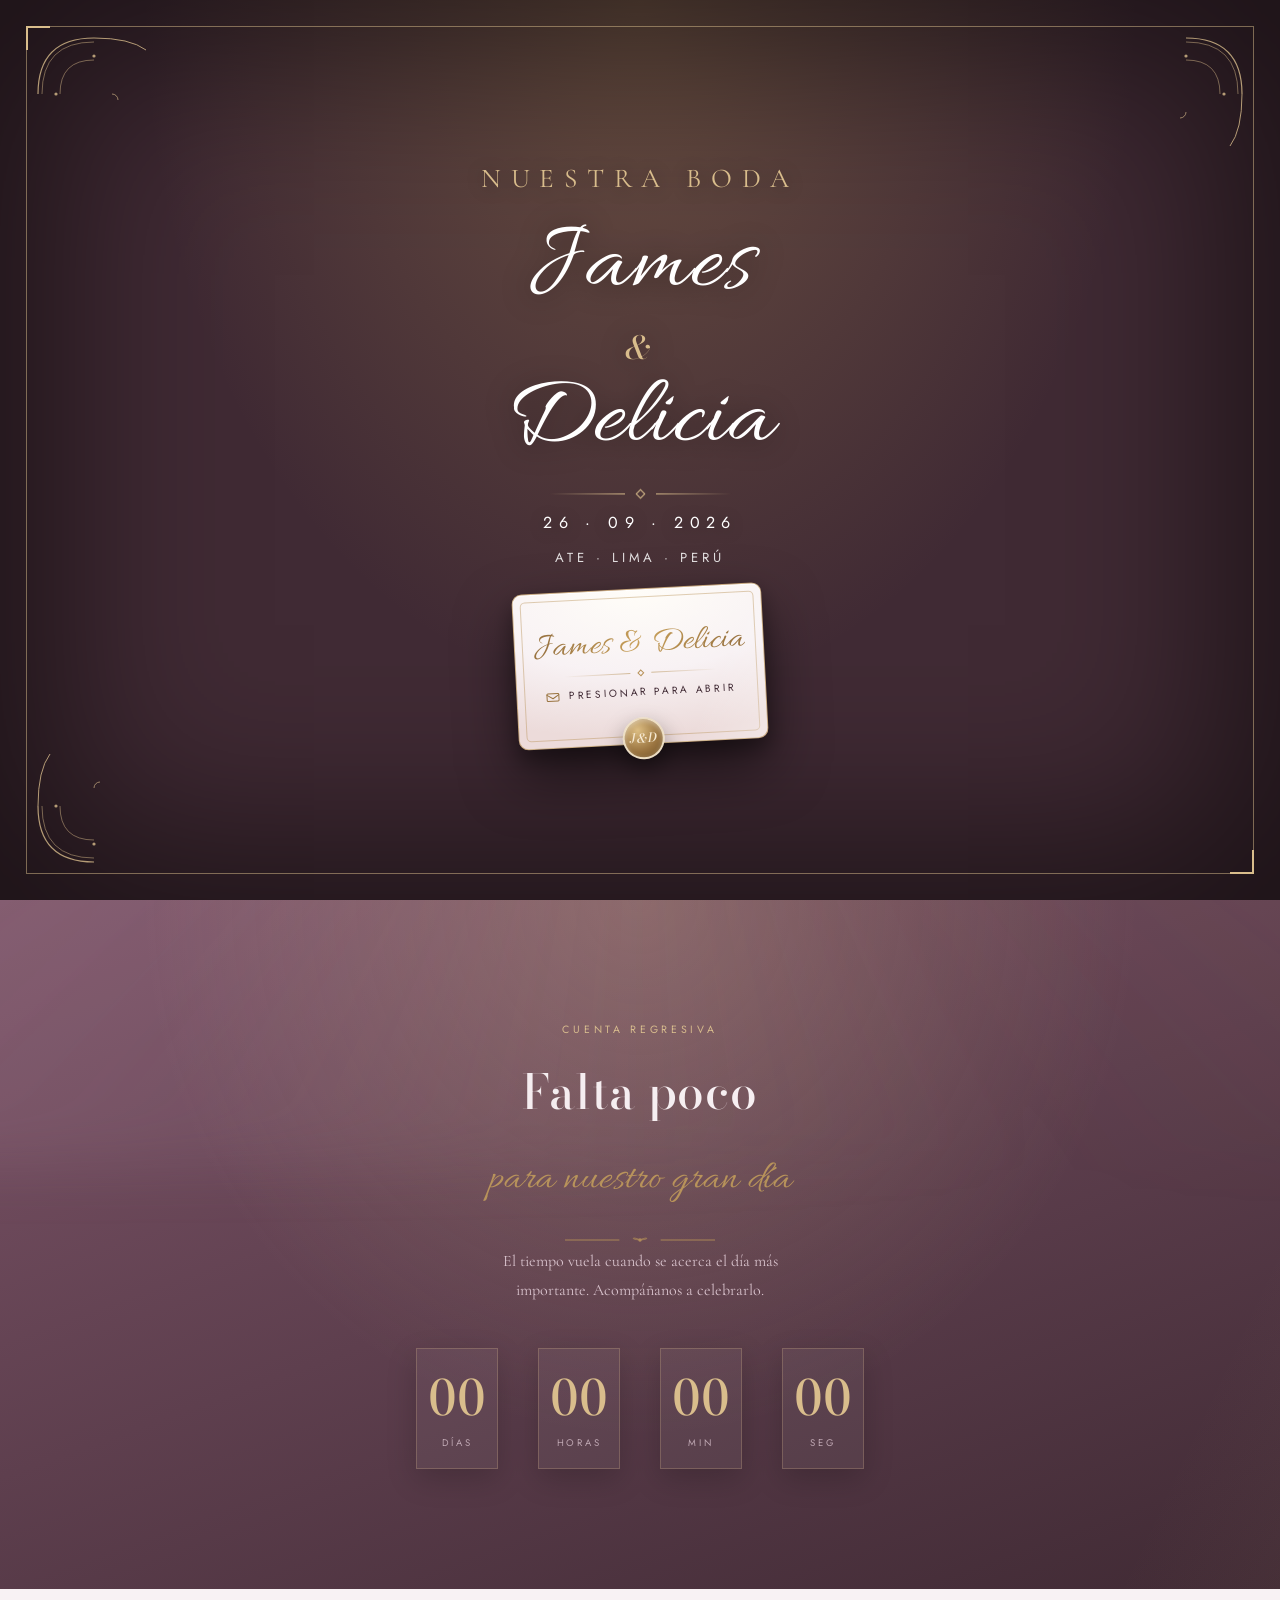
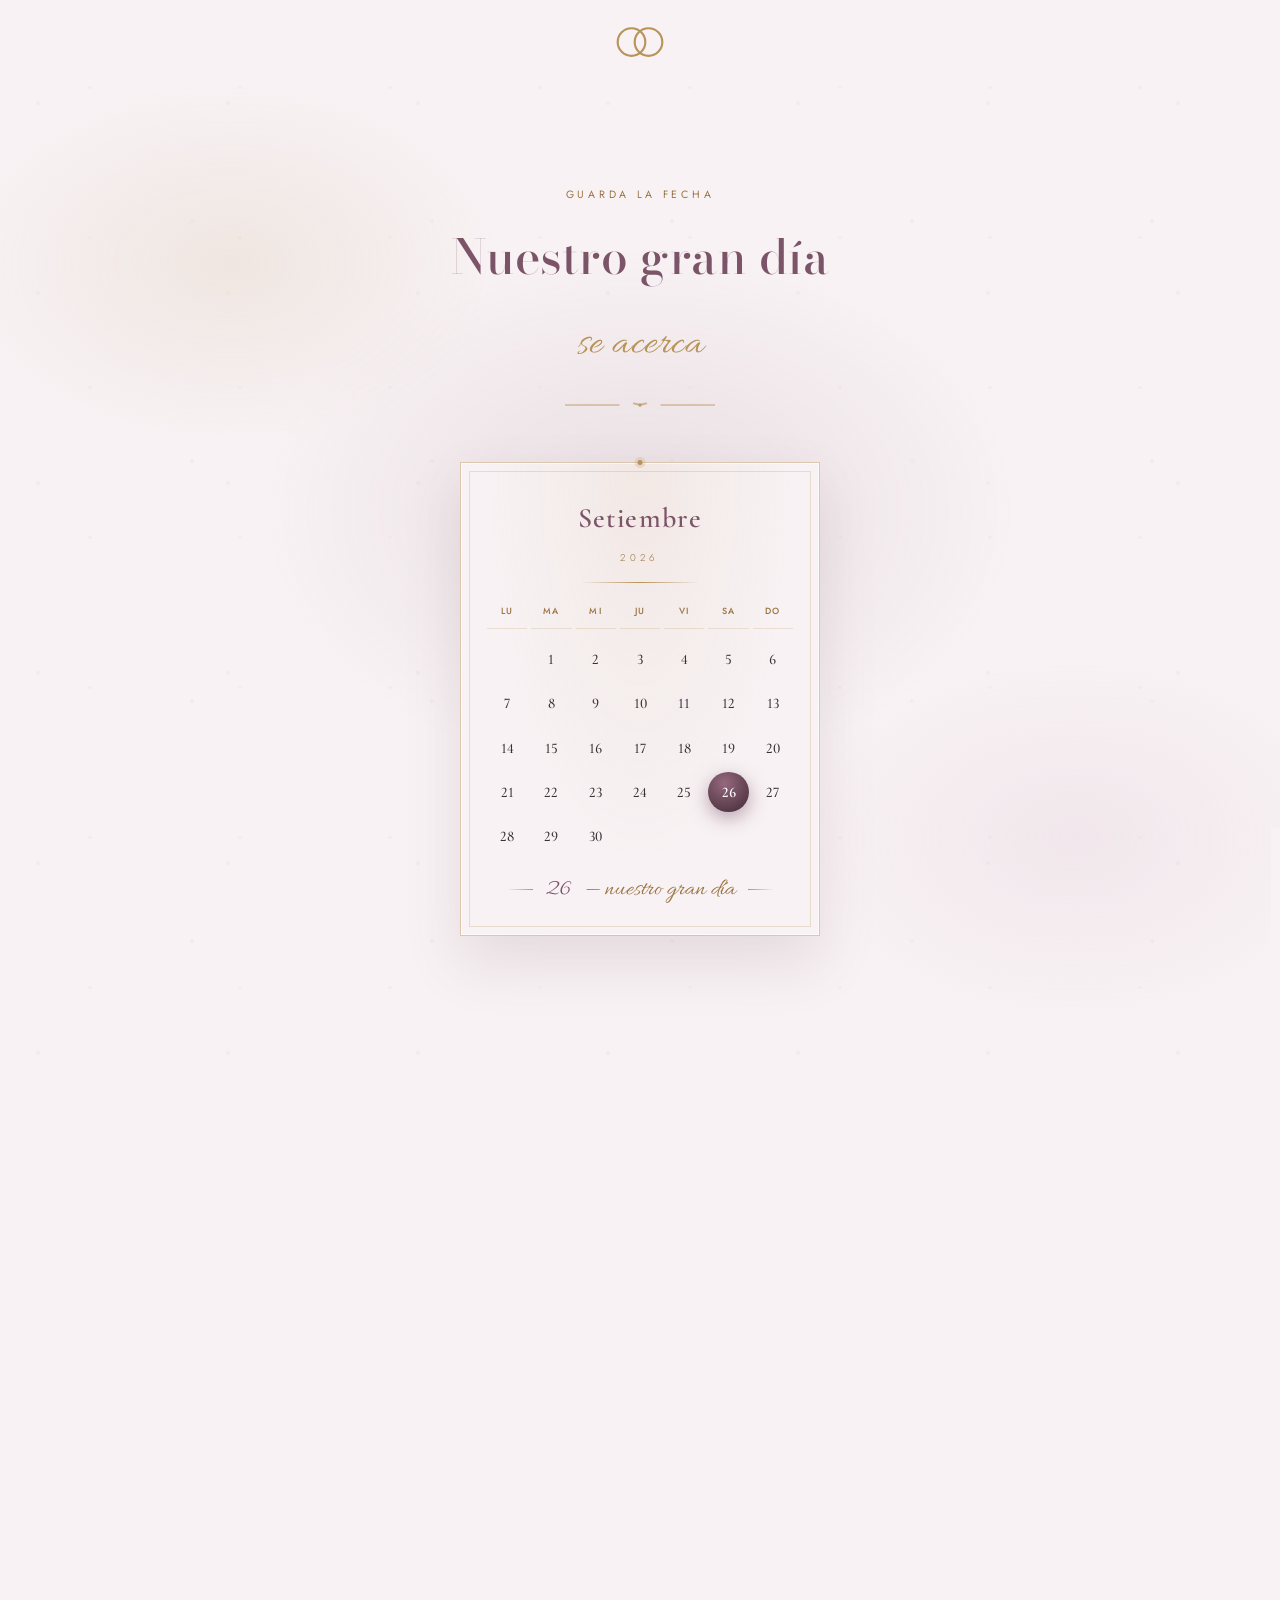
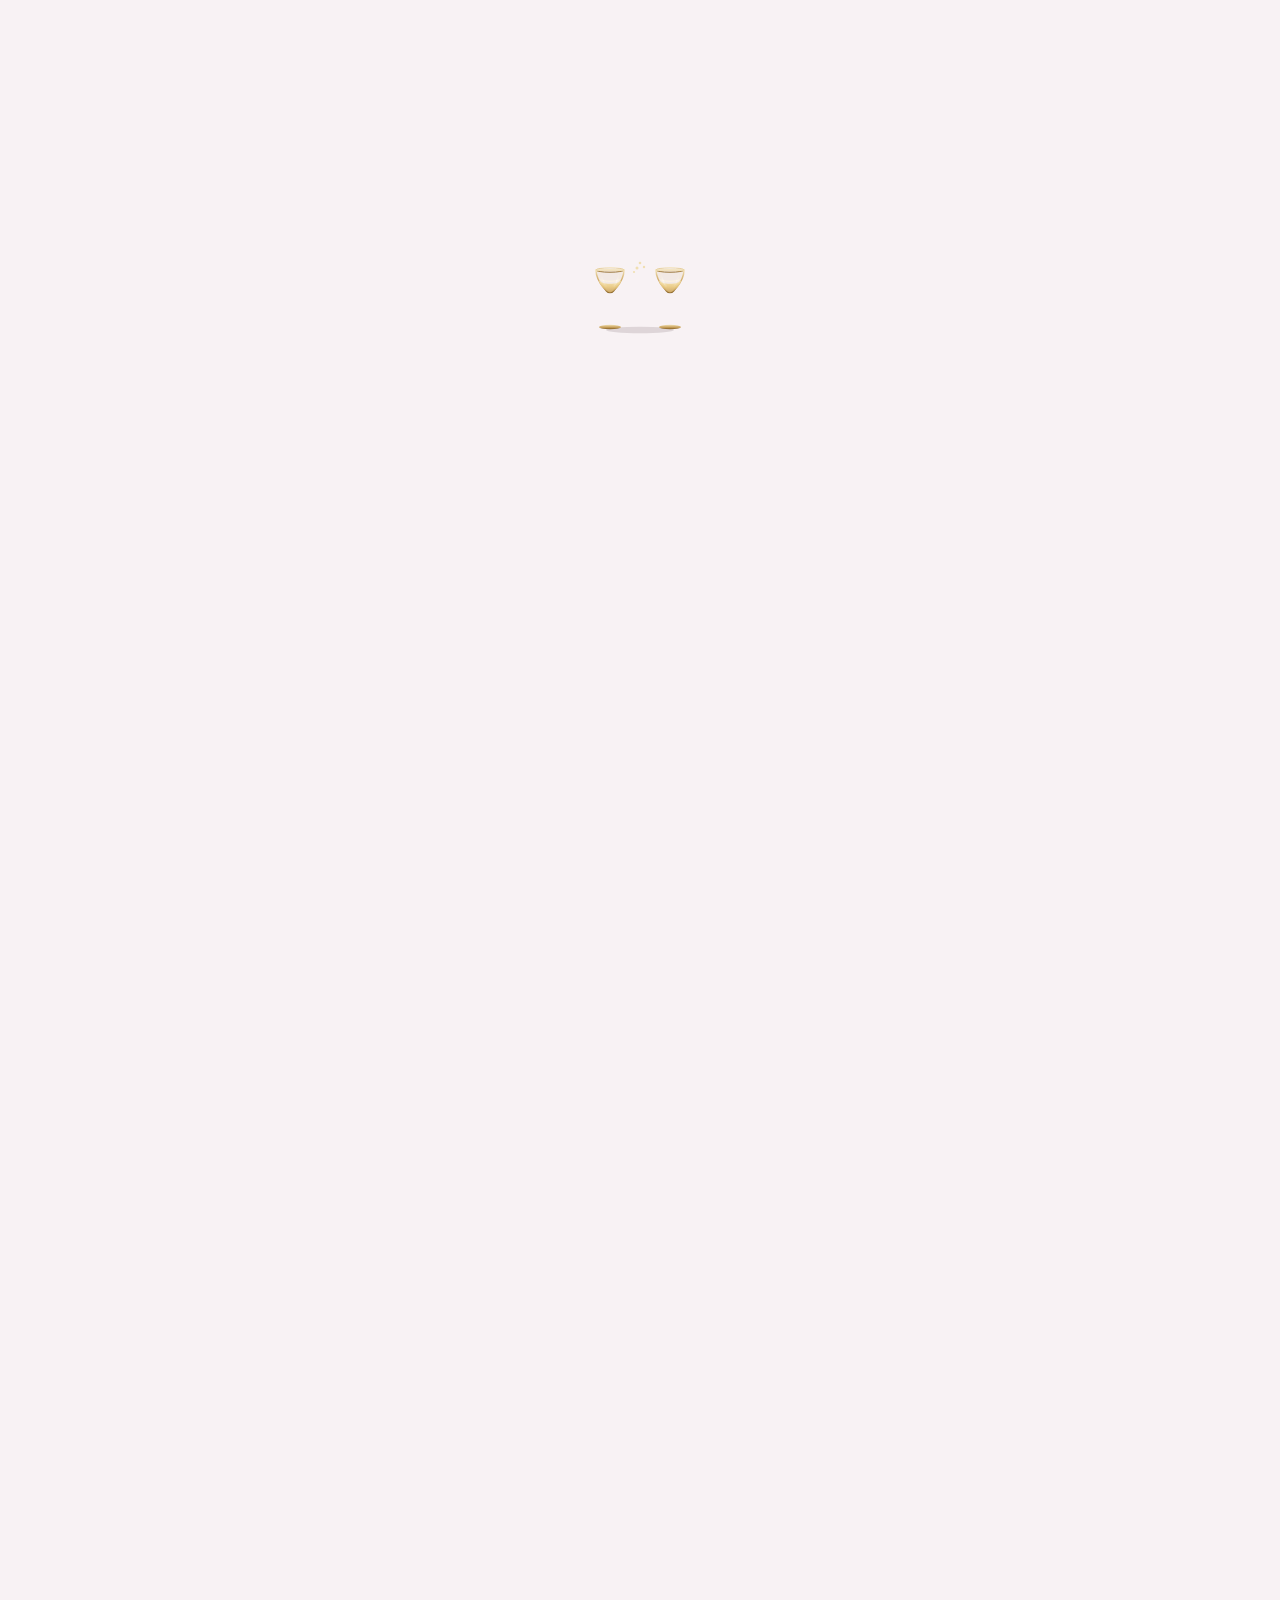
==== index.html @ abbc6e6b "Add files via upload" ====
<!DOCTYPE html>
<html lang="es" class="locked">
<head>
<meta charset="UTF-8">
<meta name="viewport" content="width=device-width, initial-scale=1.0">
<title>James & Delicia · Nuestra Boda</title>
<meta name="description" content="Invitación de boda de James & Delicia · 26 de septiembre de 2026 · Ate, Lima, Perú. ¡Te esperamos!">
<meta property="og:title" content="James & Delicia · Nuestra Boda">
<meta property="og:description" content="Nos casamos el 26 de septiembre de 2026 en Ate, Lima. Acompáñanos a celebrar.">
<meta property="og:type" content="website">
<meta property="og:locale" content="es_PE">
<meta property="og:image" content="https://images.unsplash.com/photo-1519741497674-611481863552?q=80&w=1200&auto=format&fit=crop">
<meta name="theme-color" content="#7C5468">
<link rel="preconnect" href="https://fonts.googleapis.com">
<link rel="preconnect" href="https://fonts.gstatic.com" crossorigin>
<link rel="preload" as="image" fetchpriority="high" href="https://images.unsplash.com/photo-1465495976277-4387d4b0b4c6?q=80&w=1600&auto=format&fit=crop">
<link href="https://fonts.googleapis.com/css2?family=Allura&family=Bodoni+Moda:ital,opsz,wght@0,6..96,400;0,6..96,500;0,6..96,600;1,6..96,500&family=Cormorant+Garamond:ital,wght@0,400;0,500;0,600;1,400;1,500&family=Jost:wght@300;400;500&display=swap" rel="stylesheet">
<style>
  :root{
    --ivory:#F8F2F4;
    --ivory-deep:#F0E1E6;
    --malva:#7C5468;
    --malva-deep:#402A34;
    --gold:#B8935A;
    --gold-light:#D9BD8C;
    --gold-deep:#9a7440;
    --rose:#C9A6B8;
    --ink:#3A2E35;
  }
  *{margin:0;padding:0;box-sizing:border-box;}
  html{scroll-behavior:smooth;}
  html.locked,body.locked{overflow:hidden;}
  body{
    background:var(--ivory);
    color:var(--ink);
    font-family:'Cormorant Garamond',serif;
    font-weight:400;
    line-height:1.8;
    overflow-x:hidden;
    -webkit-font-smoothing:antialiased;
    -moz-osx-font-smoothing:grayscale;
    text-rendering:optimizeLegibility;
  }
  h1,h2,h3{
    font-family:'Bodoni Moda',serif;
    font-weight:500;
    letter-spacing:.01em;
    text-wrap:balance;
  }
  ::selection{background:rgba(184,147,90,.35);}
  :focus-visible{outline:2px solid var(--gold-deep);outline-offset:3px;}

  /* Fondo animado general: blobs malva y dorado en movimiento */
  body::before{
    content:'';
    position:fixed;
    inset:-20%;
    z-index:0;
    pointer-events:none;
    background:
      radial-gradient(40% 36% at 20% 26%, rgba(124,84,104,.30), transparent 62%),
      radial-gradient(34% 32% at 80% 64%, rgba(184,147,90,.30), transparent 62%),
      radial-gradient(28% 26% at 54% 8%, rgba(201,166,184,.26), transparent 60%);
    animation:drift 30s ease-in-out infinite alternate;
  }
  @keyframes drift{
    0%{transform:translate3d(-1.5%,-1%,0) rotate(0deg);}
    50%{transform:translate3d(1.5%,1.2%,0) rotate(2deg);}
    100%{transform:translate3d(-1%,1.5%,0) rotate(-2deg);}
  }
  /* Halo dorado giratorio sutil */
  body::after{
    content:'';
    position:fixed;
    inset:-30%;
    z-index:0;
    pointer-events:none;
    background:
      conic-gradient(from 0deg at 50% 50%, transparent 0deg, rgba(184,147,90,.12) 60deg, transparent 150deg, rgba(201,166,184,.12) 230deg, transparent 320deg);
    filter:blur(28px);
    will-change:transform;
    animation:sheenRotate 46s linear infinite;
  }
  @keyframes sheenRotate{
    from{transform:rotate(0deg);}
    to{transform:rotate(360deg);}
  }
  .script{
    font-family:'Allura',cursive;
    font-weight:400;
  }
  .eyebrow{
    font-family:'Jost',sans-serif;
    letter-spacing:.35em;
    text-transform:uppercase;
    font-size:.66rem;
    color:var(--gold-deep);
    font-weight:400;
  }

  /* ============================================================
     PORTADA DE APERTURA (Pantalla inicial)
  ============================================================ */
  .cover{
    position:fixed;
    inset:0;
    z-index:1000;
    display:flex;
    align-items:center;
    justify-content:center;
    text-align:center;
    cursor:pointer;
    overflow:hidden;
    background:var(--malva-deep);
    transition:opacity 1s ease, transform 1s ease, visibility 1s ease;
  }
  .cover.closed{
    opacity:0;
    visibility:hidden;
    pointer-events:none;
    transform:scale(1.04);
  }
  .cover-bg{
    position:absolute;
    inset:0;
    background:
      url('https://images.unsplash.com/photo-1519741497674-611481863552?q=80&w=1600&auto=format&fit=crop') center/cover no-repeat;
    animation:kenburns 18s ease-in-out infinite alternate;
  }
  @keyframes kenburns{
    from{transform:scale(1);}
    to{transform:scale(1.12);}
  }
  .cover-overlay{
    position:absolute;
    inset:0;
    background:
      radial-gradient(ellipse at 50% 0%, rgba(184,147,90,.35), transparent 55%),
      linear-gradient(180deg, rgba(64,42,52,.62) 0%, rgba(64,42,52,.35) 40%, rgba(64,42,52,.72) 100%);
  }
  .cover-vignette{
    position:absolute;
    inset:0;
    box-shadow:inset 0 0 180px 60px rgba(0,0,0,.55);
    pointer-events:none;
  }
  .cover-frame{
    position:absolute;
    inset:26px;
    border:1px solid rgba(217,189,140,.5);
    pointer-events:none;
    z-index:2;
  }
  .cover-frame::before,
  .cover-frame::after{
    content:'';position:absolute;width:22px;height:22px;border:2px solid var(--gold-light);
  }
  .cover-frame::before{top:-1px;left:-1px;border-right:0;border-bottom:0;}
  .cover-frame::after{bottom:-1px;right:-1px;border-left:0;border-top:0;}

  /* Esquinas ornamentales */
  .cover-corner{position:absolute;z-index:2;width:120px;height:120px;opacity:.8;}
  .cover-corner.tl{top:34px;left:34px;}
  .cover-corner.tr{top:34px;right:34px;transform:rotate(90deg);}
  .cover-corner.br{bottom:34px;right:34px;transform:rotate(180deg);}
  .cover-corner.bl{bottom:34px;left:34px;transform:rotate(270deg);}

  /* Pétalos flotando */
  .petals{position:absolute;inset:0;z-index:2;pointer-events:none;}
  .petal{
    position:absolute;
    top:-4vh;
    width:14px;height:14px;
    background:radial-gradient(circle at 30% 30%, #fff, #F4D9DC 55%, #E8BCC6);
    border-radius:50% 0 50% 50%;
    opacity:.75;
    animation:fall linear infinite;
  }
  @keyframes fall{
    0%{transform:translateY(-5vh) rotate(0deg);}
    100%{transform:translateY(110vh) rotate(360deg);}
  }

  /* Pétalos flotando en toda la página */
  .bg-petals{
    position:fixed;
    inset:0;
    z-index:1;
    pointer-events:none;
    overflow:hidden;
  }
  .bg-petals .petal{
    top:-6vh;
    width:11px;height:11px;
    opacity:.38;
  }
  .bg-petals .petal.g{
    background:radial-gradient(circle at 30% 30%, #fff, #EDE0C6 55%, #D9BD8C);
  }
  .bg-petals .petal.m{
    background:radial-gradient(circle at 30% 30%, #fff, #DCC3D2 55%, #C9A6B8);
  }

  .cover-content{
    position:absolute;
    top:50%;
    left:50%;
    transform:translate(-50%,-50%);
    z-index:3;
    width:min(88%,600px);
    padding:0 16px;
    display:flex;
    flex-direction:column;
    align-items:center;
    justify-content:center;
    text-align:center;
  }
  .cover-content > *{opacity:0;animation:fadeUp 1.3s cubic-bezier(.22,.61,.36,1) forwards;}
  .cover-eyebrow{animation-delay:.35s;}
  .cover h1{animation-delay:.6s;}
  .cover-divider{animation-delay:.95s;}
  .cover-date{animation-delay:1.15s;}
  .cover-place{animation-delay:1.35s;}
  .cover-press{animation-delay:1.75s;}
  @keyframes fadeUp{
    from{opacity:0;transform:translateY(16px);}
    to{opacity:1;transform:translateY(0);}
  }
  .cover-eyebrow{
    color:var(--gold-light);
    font-size:clamp(1.2rem,4.8vw,1.7rem);
    letter-spacing:.36em;
    text-shadow:0 2px 18px rgba(0,0,0,.45);
    text-transform:uppercase;
  }
  .cover h1{
    font-family:'Allura',cursive;
    font-weight:400;
    font-size:clamp(3.2rem,9.5vw,6.2rem);
    line-height:1.08;
    color:#fff;
    margin:10px 0 2px;
    text-shadow:0 3px 30px rgba(0,0,0,.45);
  }
  .cover h1 .amp{
    display:block;
    font-family:'Bodoni Moda',serif;
    font-style:italic;
    font-size:.32em;
    letter-spacing:.18em;
    color:var(--gold-light);
    margin:10px 0 4px;
  }
  .cover-divider{
    display:flex;
    align-items:center;
    justify-content:center;
    gap:12px;
    margin:12px auto;
  }
  .cover-divider::before,
  .cover-divider::after{
    content:'';
    width:clamp(44px,12vw,76px);
    height:1px;
    background:linear-gradient(90deg,transparent,var(--gold-light));
  }
  .cover-divider::after{background:linear-gradient(90deg,var(--gold-light),transparent);}
  .cover-divider i{
    width:7px;height:7px;
    border:1px solid var(--gold-light);
    transform:rotate(45deg);
  }
  .cover-date{
    font-family:'Jost',sans-serif;
    letter-spacing:.4em;
    text-transform:uppercase;
    font-size:clamp(.8rem,3vw,1rem);
    color:#fff;
    text-shadow:0 2px 16px rgba(0,0,0,.4);
  }
  .cover-place{
    margin-top:8px;
    font-family:'Jost',sans-serif;
    font-size:.82rem;
    letter-spacing:.3em;
    text-transform:uppercase;
    color:rgba(255,255,255,.85);
  }

  /* Tarjeta de invitación realista (dentro del marco) */
  .cover-content > .cover-press{animation-delay:1.75s;}
  .cover-press{
    position:relative;
    z-index:4;
    margin-top:clamp(10px,2vh,18px);
    cursor:pointer;
    -webkit-tap-highlight-color:transparent;
  }
  .invite-card{
    position:relative;
    width:min(250px,70vw);
    aspect-ratio:8/5;
    margin:0 auto;
    background:
      radial-gradient(120% 95% at 50% 0%, #fffdf8 0%, var(--ivory) 55%, #ecdbda 100%);
    border:1px solid rgba(184,147,90,.7);
    border-radius:10px;
    box-shadow:
      inset 0 1px 0 rgba(255,255,255,.9),
      0 26px 55px rgba(0,0,0,.5),
      0 10px 20px rgba(0,0,0,.32);
    transform:rotate(-3deg);
    transition:transform .55s cubic-bezier(.22,.61,.36,1), box-shadow .55s ease;
  }
  .invite-card::before{
    content:'';
    position:absolute;
    inset:7px;
    border:1px solid rgba(184,147,90,.45);
    border-radius:5px;
    pointer-events:none;
  }
  .invite-card::after{
    content:'';
    position:absolute;
    inset:0;
    border-radius:10px;
    background:linear-gradient(115deg, transparent 30%, rgba(255,255,255,.55) 48%, transparent 62%);
    background-size:250% 250%;
    animation:cardSheen 6s ease-in-out infinite;
    pointer-events:none;
  }
  @keyframes cardSheen{
    0%,100%{background-position:130% 0;}
    50%{background-position:-30% 0;}
  }
  .cover-press:hover .invite-card,
  .cover-press:focus-visible .invite-card{
    transform:rotate(0deg) translateY(-6px);
    box-shadow:
      inset 0 1px 0 rgba(255,255,255,.9),
      0 36px 70px rgba(0,0,0,.55),
      0 12px 24px rgba(0,0,0,.36);
  }
  .invite-card-inner{
    position:relative;
    z-index:1;
    height:100%;
    display:flex;
    flex-direction:column;
    align-items:center;
    justify-content:center;
    gap:clamp(4px,1vh,8px);
    padding:12px 18px 16px;
  }
  .invite-script{
    font-family:'Allura',cursive;
    font-weight:400;
    font-size:clamp(1.7rem,6vw,2.2rem);
    line-height:1;
    background:linear-gradient(115deg, var(--gold-deep) 10%, #c9a15b 50%, var(--gold-deep) 90%);
    -webkit-background-clip:text;
    background-clip:text;
    -webkit-text-fill-color:transparent;
    color:var(--gold-deep);
  }
  .invite-rule{
    display:flex;
    align-items:center;
    gap:8px;
    width:72%;
  }
  .invite-rule::before,
  .invite-rule::after{
    content:'';
    flex:1;
    height:1px;
    background:linear-gradient(90deg,transparent,rgba(184,147,90,.6));
  }
  .invite-rule::after{background:linear-gradient(90deg,rgba(184,147,90,.6),transparent);}
  .invite-rule i{
    width:5px;height:5px;
    transform:rotate(45deg);
    border:1px solid var(--gold);
  }
  .invite-cta{
    display:flex;
    align-items:center;
    gap:8px;
    font-family:'Jost',sans-serif;
    font-size:.64rem;
    letter-spacing:.26em;
    text-transform:uppercase;
    color:var(--malva-deep);
    animation:softBlink 2.2s ease-in-out infinite;
  }
  .invite-cta svg{
    width:15px;height:15px;
    flex:none;
  }
  .invite-seal{
    position:absolute;
    left:50%;
    bottom:-16px;
    transform:translateX(-50%);
    width:42px;height:42px;
    border-radius:50%;
    display:flex;
    align-items:center;
    justify-content:center;
    font-family:'Bodoni Moda',serif;
    font-style:italic;
    font-weight:500;
    font-size:.78rem;
    letter-spacing:.06em;
    color:#f6e9d2;
    background:radial-gradient(circle at 35% 28%, #dcbd82, var(--gold-deep) 58%, #6f5126);
    border:2px solid rgba(246,233,210,.9);
    box-shadow:0 10px 22px rgba(0,0,0,.4), inset 0 2px 5px rgba(255,255,255,.4);
    animation:sealPulse 2.6s ease-in-out infinite;
  }
  @keyframes sealPulse{
    0%,100%{transform:translateX(-50%) scale(1);}
    50%{transform:translateX(-50%) scale(1.07);}
  }
  @keyframes softBlink{
    0%,100%{opacity:1;}
    50%{opacity:.55;}
  }

  /* Ajustes para que la portada quepa dentro del marco en pantallas pequeñas */
  @media (max-width:480px){
    .cover-content{width:100%;padding:0 18px;}
    .cover h1{font-size:clamp(2.7rem,13.5vw,3.5rem);margin:10px 0 2px;}
    .cover h1 .amp{font-size:.3em;margin:8px 0 2px;}
    .cover-eyebrow{font-size:1rem;letter-spacing:.34em;}
    .cover-date{font-size:.78rem;letter-spacing:.32em;}
    .cover-place{font-size:.72rem;letter-spacing:.24em;}
    .cover-divider{margin:12px auto;}
    .cover-press{margin-top:10px;}
    .invite-card{width:min(190px,62vw);}
    .invite-script{font-size:1.4rem;}
    .invite-cta{font-size:.56rem;letter-spacing:.2em;}
    .invite-seal{width:38px;height:38px;bottom:-14px;font-size:.66rem;}
    .cover-frame{inset:18px;}
  }
  @media (max-height:700px) and (min-width:481px){
    .cover-press{margin-top:10px;}
    .invite-card{width:210px;}
    .invite-script{font-size:1.5rem;}
  }

  /* ============================================================
     HERO PRINCIPAL
  ============================================================ */
  .hero{
    min-height:100svh;
    display:flex;
    flex-direction:column;
    align-items:center;
    justify-content:center;
    text-align:center;
    padding:40px 24px;
    position:relative;
    overflow:hidden;
  }
  .hero-slides,
  .hero-slide{
    position:absolute;
    inset:0;
  }
  .hero-slide{
    background-size:cover;
    background-position:center;
    opacity:0;
    animation:slideFade 27s ease-in-out infinite;
  }
  .hero-slide:nth-child(1){
    background-image:url('https://images.unsplash.com/photo-1465495976277-4387d4b0b4c6?q=80&w=1600&auto=format&fit=crop');
  }
  .hero-slide:nth-child(2){
    animation-delay:9s;
  }
  .hero-slide:nth-child(3){
    animation-delay:18s;
  }
  @keyframes slideFade{
    0%{opacity:0; transform:scale(1.12);}
    4%{opacity:1; transform:scale(1.07);}
    30%{opacity:1; transform:scale(1);}
    35%{opacity:0; transform:scale(1.05);}
    100%{opacity:0; transform:scale(1.12);}
  }
  .hero-overlay{
    position:absolute;
    inset:0;
    background:
      radial-gradient(ellipse at 50% 30%, rgba(255,255,255,.25), transparent 60%),
      linear-gradient(180deg, rgba(248,242,244,.92) 0%, rgba(248,242,244,.75) 45%, rgba(248,242,244,.96) 100%);
  }
  .hero-sheen{
    position:absolute;
    inset:0;
    background:
      radial-gradient(60% 45% at 50% 18%, rgba(184,147,90,.16), transparent 60%),
      radial-gradient(45% 40% at 78% 82%, rgba(124,84,104,.14), transparent 60%);
    animation:sheen 14s ease-in-out infinite alternate;
    pointer-events:none;
  }
  @keyframes sheen{
    0%{opacity:.65; transform:scale(1);}
    100%{opacity:1; transform:scale(1.08);}
  }
  .hero-branch{
    position:absolute;
    opacity:.5;
    z-index:2;
  }
  .hero-branch.top-left{top:-10px;left:-30px;width:220px;transform:rotate(-8deg);}
  .hero-branch.bottom-right{bottom:-10px;right:-30px;width:220px;transform:rotate(172deg);}

  .hero-content{position:relative;z-index:3;}
  .hero h1{
    font-family:'Allura',cursive;
    font-weight:400;
    font-size:clamp(3.8rem,10.5vw,7.2rem);
    line-height:1.1;
    margin:16px 0 4px;
    background:linear-gradient(115deg, var(--malva) 20%, #b0804f 55%, var(--malva) 90%);
    -webkit-background-clip:text;
    background-clip:text;
    -webkit-text-fill-color:transparent;
    color:var(--malva);
  }
  .hero h1 .amp{
    display:block;
    font-family:'Bodoni Moda',serif;
    font-style:italic;
    font-size:.3em;
    letter-spacing:.16em;
    color:var(--gold);
    margin:8px 0 2px;
  }
  .hero .date-line{
    font-family:'Jost',sans-serif;
    font-size:.92rem;
    letter-spacing:.3em;
    text-transform:uppercase;
    color:var(--ink);
  }
  .hero .date-line strong{color:var(--malva);font-weight:500;font-variant-numeric:lining-nums;}
  .hero .lugar{
    margin-top:10px;
    font-family:'Jost',sans-serif;
    font-size:.82rem;
    letter-spacing:.18em;
    text-transform:uppercase;
    color:#7c6570;
  }
  .scroll-cue{
    position:absolute;
    bottom:26px;
    left:50%;
    transform:translateX(-50%);
    z-index:3;
    font-family:'Jost',sans-serif;
    font-size:.62rem;
    letter-spacing:.3em;
    text-transform:uppercase;
    color:var(--gold);
    animation:bob 2.4s ease-in-out infinite;
  }
  @keyframes bob{
    0%,100%{transform:translate(-50%,0);}
    50%{transform:translate(-50%,6px);}
  }

  /* ============================================================
     SECCIONES GENERALES
  ============================================================ */
  section{
    padding:clamp(84px,12vw,120px) 24px;
    position:relative;
    content-visibility:auto;
    contain-intrinsic-size:auto 900px;
  }
  section + section::before{
    content:'';
    position:absolute;
    top:0;
    left:50%;
    transform:translateX(-50%);
    width:min(560px,76%);
    height:1px;
    background:linear-gradient(90deg,transparent,rgba(184,147,90,.45),transparent);
  }
  .section-inner{
    max-width:760px;
    margin:0 auto;
    text-align:center;
    position:relative;
    z-index:2;
  }
  .section-inner.section-wide{max-width:960px;}
  .reveal{
    opacity:0;
    transform:translateY(20px);
    transition:opacity 1.15s cubic-bezier(.22,.61,.36,1), transform 1.15s cubic-bezier(.22,.61,.36,1);
    will-change:opacity, transform;
  }
  .reveal.in-view{opacity:1;transform:translateY(0);}

  /* Floritura ornamental bajo los títulos */
  .flourish{margin:16px auto 0;}
  .flourish svg{display:block;width:150px;height:14px;margin:0 auto;opacity:.9;}

  section h2{
    font-size:clamp(2.1rem,4.5vw,3rem);
    color:var(--malva);
    margin:10px 0 6px;
  }
  section h2 .script{
    display:block;
    font-family:'Allura',cursive;
    font-weight:400;
    font-size:.85em;
    color:var(--gold);
    margin-top:8px;
    text-transform:none;
  }
  section p.lede{
    max-width:520px;
    margin:0 auto;
    color:#6e5460;
    font-size:1rem;
    line-height:1.8;
    text-wrap:balance;
  }

  /* Patrón floral sutil de fondo */
  .floral-pattern{
    position:absolute;
    inset:0;
    opacity:.5;
    background-image:
      radial-gradient(circle at 20% 20%, rgba(184,147,90,.12) 0 2px, transparent 2.5px),
      radial-gradient(circle at 80% 65%, rgba(201,166,184,.14) 0 2px, transparent 2.5px),
      radial-gradient(circle at 60% 15%, rgba(184,147,90,.1) 0 1.5px, transparent 2px);
    background-size:190px 190px, 240px 240px, 150px 150px;
    pointer-events:none;
  }
  .calendar-aura{
    position:absolute;
    inset:0;
    background:
      radial-gradient(42% 38% at 50% 45%, rgba(124,84,104,.12), transparent 70%),
      radial-gradient(30% 26% at 18% 20%, rgba(184,147,90,.12), transparent 70%),
      radial-gradient(30% 26% at 84% 78%, rgba(201,166,184,.14), transparent 70%);
    animation:auraDrift 18s ease-in-out infinite alternate;
    pointer-events:none;
  }
  @keyframes auraDrift{
    0%{transform:translate3d(0,0,0) scale(1);opacity:.7;}
    100%{transform:translate3d(1.5%,-1%,0) scale(1.05);opacity:1;}
  }

  /* ============================================================
     COUNTDOWN
  ============================================================ */
  .countdown-wrap{
    background:
      radial-gradient(ellipse at 50% 0%, rgba(217,189,140,.25), transparent 55%),
      linear-gradient(160deg, var(--malva) 0%, var(--malva-deep) 100%);
    overflow:hidden;
  }
  .countdown-wrap::before{
    content:'';
    position:absolute;
    inset:0;
    background:
      radial-gradient(circle at 12% 88%, rgba(217,189,140,.16) 0 1.5px, transparent 2px),
      radial-gradient(circle at 88% 12%, rgba(217,189,140,.16) 0 1.5px, transparent 2px);
    background-size:150px 150px;
    pointer-events:none;
  }
  .countdown-wrap::after{
    content:'';
    position:absolute;
    inset:0;
    background:linear-gradient(115deg, transparent 32%, rgba(217,189,140,.13) 44%, rgba(255,255,255,.05) 50%, rgba(217,189,140,.13) 56%, transparent 68%);
    background-size:280% 280%;
    animation:shimmer 11s ease-in-out infinite;
    pointer-events:none;
  }
  @keyframes shimmer{
    0%{background-position:0% 50%;}
    50%{background-position:100% 50%;}
    100%{background-position:0% 50%;}
  }
  .countdown-photo{
    position:absolute;
    inset:0;
    background:center/cover no-repeat;
    opacity:.3;
    animation:kenburns 26s ease-in-out infinite alternate;
    pointer-events:none;
  }
  .countdown-wrap .eyebrow{color:var(--gold-light);}
  .countdown-wrap h2{color:var(--ivory);}
  .countdown-wrap p.lede{color:#d8c2cc;}
  .countdown{
    display:flex;
    justify-content:center;
    gap:clamp(14px,4vw,40px);
    margin-top:44px;
    flex-wrap:wrap;
  }
  .countdown .cell{
    min-width:82px;
    position:relative;
    padding:20px 6px 16px;
    background:rgba(255,255,255,.05);
    border:1px solid rgba(217,189,140,.25);
    box-shadow:0 10px 30px rgba(0,0,0,.18);
  }
  .countdown .num{
    font-family:'Cormorant Garamond',serif;
    font-weight:600;
    font-size:clamp(2.6rem,6vw,3.6rem);
    color:var(--gold-light);
    line-height:1;
    font-variant-numeric:lining-nums;
    font-feature-settings:"lnum" 1,"pnum" 1;
  }
  .countdown .lbl{
    margin-top:8px;
    font-family:'Jost',sans-serif;
    font-size:.6rem;
    letter-spacing:.28em;
    text-transform:uppercase;
    color:#bfa8b3;
  }

  /* ============================================================
     ICONOS DECORATIVOS
  ============================================================ */
  .icon-row{
    display:flex;
    justify-content:center;
    align-items:center;
    gap:22px;
    margin:36px 0 6px;
    opacity:0;
    transform:translateY(14px);
    transition:opacity 1.1s cubic-bezier(.22,.61,.36,1), transform 1.1s cubic-bezier(.22,.61,.36,1);
  }
  .icon-row.in-view{opacity:1;transform:translateY(0);}
  .icon-row svg{height:34px;width:auto;}

  /* ============================================================
     COPAS DE BRINDIS ANIMADAS
  ============================================================ */
  .icon-row .clink-copas{height:92px;width:auto;}
  .clink-copas .copa{
    transform-box:fill-box;
    transform-origin:50% 96%;
    will-change:transform;
  }
  .clink-copas .copa-l{animation:tiltL 3.4s ease-in-out infinite;}
  .clink-copas .copa-r{animation:tiltR 3.4s ease-in-out infinite;}
  @keyframes tiltL{
    0%,40%,48%,60%,94%,100%{transform:rotate(0deg);}
    8%{transform:rotate(21deg);}
    11%{transform:rotate(13.5deg);}
    13%{transform:rotate(20deg);}
    15%{transform:rotate(16.5deg);}
    19%{transform:rotate(6.5deg);}
    25%{transform:rotate(0deg);}
    66%{transform:rotate(21deg);}
    69%{transform:rotate(13.5deg);}
    71%{transform:rotate(20deg);}
    73%{transform:rotate(16.5deg);}
    77%{transform:rotate(6.5deg);}
    83%{transform:rotate(0deg);}
  }
  @keyframes tiltR{
    0%,40%,48%,60%,94%,100%{transform:rotate(0deg);}
    8%{transform:rotate(-21deg);}
    11%{transform:rotate(-13.5deg);}
    13%{transform:rotate(-20deg);}
    15%{transform:rotate(-16.5deg);}
    19%{transform:rotate(-6.5deg);}
    25%{transform:rotate(0deg);}
    66%{transform:rotate(-21deg);}
    69%{transform:rotate(-13.5deg);}
    71%{transform:rotate(-20deg);}
    73%{transform:rotate(-16.5deg);}
    77%{transform:rotate(-6.5deg);}
    83%{transform:rotate(0deg);}
  }
  .clink-copas .clink-glow{
    transform-box:fill-box;
    transform-origin:center;
    opacity:0;
    animation:glowPulse 3.4s ease-out infinite;
  }
  @keyframes glowPulse{
    0%,7%,25%,58%,62%,100%{opacity:0;transform:scale(.5);}
    10%{opacity:1;transform:scale(1);}
    14%{opacity:.35;transform:scale(1.4);}
    20%{opacity:0;transform:scale(1.7);}
    66%{opacity:0;}
    68%{opacity:1;transform:scale(1);}
    72%{opacity:.35;transform:scale(1.4);}
    78%{opacity:0;transform:scale(1.7);}
  }
  .clink-copas .spark{
    transform-box:fill-box;
    transform-origin:center;
    animation:spark 3.4s ease-out infinite;
  }
  @keyframes spark{
    0%,7%,25%,58%,62%,100%{opacity:0;transform:scale(.2) translate(0,0);}
    10%{opacity:1;transform:scale(1) translate(0,0);}
    18%{opacity:0;transform:scale(.3) translate(var(--dx),var(--dy));}
    66%{opacity:0;}
    68%{opacity:1;transform:scale(1) translate(0,0);}
    76%{opacity:0;transform:scale(.3) translate(var(--dx),var(--dy));}
  }
  .clink-copas .bubble{
    transform-box:fill-box;
    transform-origin:center;
    animation:bubbleRise 1.9s ease-in infinite;
    opacity:0;
  }
  .clink-copas .copa .bubble:nth-of-type(2){animation-delay:.6s;}
  .clink-copas .copa .bubble:nth-of-type(3){animation-delay:1.15s;}
  @keyframes bubbleRise{
    0%{transform:translateY(5px) scale(.5);opacity:0;}
    25%{opacity:.9;}
    100%{transform:translateY(-8px) scale(1);opacity:0;}
  }

  /* ============================================================
     PADRES Y PADRINOS
  ============================================================ */
  .parents-grid{
    display:grid;
    grid-template-columns:repeat(2,1fr);
    max-width:960px;
    margin:46px auto 0;
  }
  .parents-col{
    text-align:center;
    padding:0 clamp(10px,2vw,24px);
  }
  .parents-col + .parents-col{
    border-left:1px solid rgba(184,147,90,.35);
  }
  .parents-col .eyebrow{
    display:block;
    margin-bottom:18px;
  }
  .parent-name{
    font-family:'Allura',cursive;
    font-weight:400;
    font-size:clamp(1.2rem,4.2vw,2rem);
    line-height:1.3;
    white-space:nowrap;
    background:linear-gradient(115deg, var(--gold-deep) 10%, #c9a15b 50%, var(--gold-deep) 90%);
    -webkit-background-clip:text;
    background-clip:text;
    -webkit-text-fill-color:transparent;
    color:var(--gold-deep);
  }
  .parent-name + .parent-name{margin-top:14px;}
  .padrinos-card{
    position:relative;
    max-width:680px;
    margin:56px auto 0;
    text-align:center;
  }
  .padrinos-frame{
    display:flex;
    align-items:center;
    justify-content:center;
    margin-bottom:16px;
  }
  .padrinos-frame::before,
  .padrinos-frame::after{
    content:'';
    height:1px;
    width:70px;
    background:linear-gradient(90deg,transparent,var(--gold));
  }
  .padrinos-frame::after{background:linear-gradient(90deg,var(--gold),transparent);}
  .padrinos-frame svg{height:22px;width:auto;margin:0 12px;}
  .padrinos-names{
    display:flex;
    align-items:baseline;
    justify-content:center;
    gap:clamp(10px,3vw,24px);
    flex-wrap:wrap;
    margin-top:14px;
  }
  .padrino-name{
    font-family:'Allura',cursive;
    font-weight:400;
    font-size:clamp(1.9rem,6vw,3rem);
    line-height:1.2;
    background:linear-gradient(115deg, var(--gold-deep) 10%, #c9a15b 50%, var(--gold-deep) 90%);
    -webkit-background-clip:text;
    background-clip:text;
    -webkit-text-fill-color:transparent;
    color:var(--gold-deep);
  }
  .padrino-amp{
    font-family:'Bodoni Moda',serif;
    font-style:italic;
    font-weight:500;
    font-size:clamp(1.4rem,4vw,2.1rem);
    color:var(--malva);
  }
  .padrinos-sub{
    margin-top:16px;
    font-family:'Cormorant Garamond',serif;
    font-style:italic;
    font-size:.95rem;
    letter-spacing:.04em;
    color:#6e5460;
  }
  @media(max-width:600px){
    .parents-grid{grid-template-columns:1fr;gap:38px;}
    .parents-col{padding:0;}
    .parents-col + .parents-col{border-left:0;}
  }
  @media (prefers-reduced-motion: reduce){
    .clink-copas .copa,
    .clink-copas .clink-glow,
    .clink-copas .spark,
    .clink-copas .bubble{animation:none;}
  }

  /* ============================================================
     CALENDARIO
  ============================================================ */
  .calendar-card{
    position:relative;
    max-width:360px;
    margin:50px auto 0;
    background:
      radial-gradient(ellipse at 50% 0%, rgba(184,147,90,.10), transparent 60%),
      var(--ivory);
    border:1px solid rgba(184,147,90,.45);
    padding:30px 26px 32px;
    box-shadow:
      0 26px 52px rgba(124,84,104,.15),
      inset 0 0 0 1px rgba(255,255,255,.65);
  }
  .calendar-card::before{
    content:'';
    position:absolute;
    inset:8px;
    border:1px solid rgba(184,147,90,.26);
    pointer-events:none;
  }
  .calendar-card::after{
    content:'';
    position:absolute;
    top:-3px;
    left:50%;
    transform:translateX(-50%);
    width:5px;
    height:5px;
    border-radius:50%;
    background:var(--gold);
    box-shadow:0 0 0 3px rgba(184,147,90,.2);
  }
  .calendar-head{
    position:relative;
    margin-bottom:20px;
    padding-bottom:16px;
  }
  .calendar-head::after{
    content:'';
    position:absolute;
    left:50%;
    bottom:0;
    transform:translateX(-50%);
    width:120px;
    height:1px;
    background:linear-gradient(90deg,transparent,var(--gold),transparent);
  }
  .calendar-month{
    font-family:'Cormorant Garamond',serif;
    font-weight:600;
    font-size:1.75rem;
    letter-spacing:.05em;
    color:var(--malva);
    text-align:center;
  }
  .calendar-year{
    display:block;
    font-family:'Jost',sans-serif;
    font-weight:300;
    font-size:.62rem;
    letter-spacing:.44em;
    text-transform:uppercase;
    color:var(--gold-deep);
    margin-top:6px;
  }
  .calendar-grid{
    display:grid;
    grid-template-columns:repeat(7,1fr);
    gap:4px;
    font-variant-numeric:lining-nums;
  }
  .calendar-grid .dow{
    font-family:'Jost',sans-serif;
    font-weight:500;
    font-size:.56rem;
    letter-spacing:.14em;
    text-transform:uppercase;
    color:var(--gold-deep);
    text-align:center;
    padding-bottom:9px;
    border-bottom:1px solid rgba(184,147,90,.22);
    margin-bottom:6px;
  }
  .calendar-grid .day{
    aspect-ratio:1;
    display:flex;
    align-items:center;
    justify-content:center;
    font-family:'Cormorant Garamond',serif;
    font-weight:500;
    font-size:.92rem;
    color:var(--ink);
    border-radius:50%;
    transition:background .3s ease, color .3s ease, transform .3s ease;
  }
  .calendar-grid .day:not(.empty):hover{
    background:rgba(184,147,90,.15);
    color:var(--malva-deep);
    transform:scale(1.1);
  }
  .calendar-grid .day.empty{visibility:hidden;}
  .calendar-grid .day.highlight{
    background:radial-gradient(circle at 40% 28%, #96687e, var(--malva-deep));
    color:#fff;
    font-weight:600;
    box-shadow:0 6px 18px rgba(124,84,104,.5);
    animation:calPulse 3.2s ease-in-out infinite;
  }
  .calendar-grid .day.highlight:hover{transform:scale(1.12);}
  @keyframes calPulse{
    0%,100%{box-shadow:0 6px 18px rgba(124,84,104,.5), 0 0 0 0 rgba(184,147,90,.0);}
    50%{box-shadow:0 6px 18px rgba(124,84,104,.5), 0 0 0 7px rgba(184,147,90,.22);}
  }
  .calendar-note{
    margin-top:20px;
    display:flex;
    align-items:center;
    justify-content:center;
    gap:12px;
    font-family:'Allura',cursive;
    font-size:1.5rem;
    line-height:1.1;
    color:var(--gold-deep);
  }
  .calendar-note::before,
  .calendar-note::after{
    content:'';
    width:26px;
    height:1px;
    background:linear-gradient(90deg,transparent,var(--gold));
  }
  .calendar-note::after{background:linear-gradient(90deg,var(--gold),transparent);}
  .calendar-note b{font-style:normal;font-weight:400;color:var(--malva);}

  /* ============================================================
     TARJETAS DE DETALLES
  ============================================================ */
  .details-grid{
    display:grid;
    grid-template-columns:1fr 1fr;
    gap:28px;
    max-width:640px;
    margin:50px auto 0;
    text-align:left;
  }
  @media (max-width:600px){.details-grid{grid-template-columns:1fr;}}
  .detail-card{
    background:var(--ivory-deep);
    border:1px solid rgba(184,147,90,.35);
    padding:32px 26px;
    text-align:center;
    position:relative;
    box-shadow:0 14px 34px rgba(124,84,104,.1);
    transition:transform .35s ease, box-shadow .35s ease;
  }
  .detail-card:hover{
    transform:translateY(-4px);
    box-shadow:0 20px 44px rgba(124,84,104,.18);
  }
  .details-grid .detail-card:not([style])::before{
    content:'';
    position:absolute;
    top:0;
    left:50%;
    transform:translateX(-50%);
    width:58px;
    height:1px;
    background:linear-gradient(90deg,transparent,var(--gold),transparent);
  }
  .details-grid .detail-card:not([style])::after{
    content:'';
    position:absolute;
    top:7px;
    left:50%;
    transform:translateX(-50%) rotate(45deg);
    width:6px;
    height:6px;
    border:1px solid var(--gold);
    background:var(--ivory-deep);
  }
  .detail-card .eyebrow{display:block;margin-bottom:10px;}
  .card-icon{
    display:block;
    margin:0 auto 14px;
    height:30px;
    width:auto;
  }
  .loc-icon{
    display:block;
    margin:0 auto 8px;
    height:26px;
    width:auto;
  }
  .detail-card h3{
    font-size:1.7rem;
    color:var(--malva);
    margin-bottom:10px;
  }
  .detail-card .when{
    font-size:.98rem;
    color:var(--ink);
    margin-bottom:4px;
  }
  .detail-card .where{
    font-size:.87rem;
    font-style:italic;
    color:#6b6355;
  }

  /* ============================================================
     UBICACIÓN / MAPAS
  ============================================================ */
  .map-frame{
    margin:24px auto 0;
    width:min(680px,100%);
    border:1px solid rgba(184,147,90,.35);
    aspect-ratio:16/9;
    max-height:340px;
    overflow:hidden;
    box-shadow:0 16px 38px rgba(124,84,104,.14);
  }
  .map-frame iframe{width:100%;height:100%;border:0;filter:grayscale(.15) sepia(.08);}
  .loc-block{
    text-align:center;
    margin-top:clamp(44px,7vw,64px);
  }
  .loc-block + .loc-block{margin-top:clamp(56px,9vw,80px);}
  .loc-title{
    color:var(--malva);
    font-size:1.5rem;
    margin-bottom:6px;
  }
  .loc-desc{font-size:.88rem;}
  .btn{
    font-family:'Jost',sans-serif;
    display:inline-block;
    margin-top:26px;
    padding:14px 34px;
    border:1px solid var(--malva);
    color:var(--malva);
    background:transparent;
    text-decoration:none;
    letter-spacing:.2em;
    text-transform:uppercase;
    font-size:.7rem;
    position:relative;
    overflow:hidden;
    transition:background .3s ease, color .3s ease, box-shadow .3s ease;
  }
  .btn:hover{
    background:var(--malva);
    color:var(--ivory);
    box-shadow:0 10px 26px rgba(124,84,104,.35);
  }
  .btn::after{
    content:'';
    position:absolute;
    top:0;bottom:0;
    left:-60%;
    width:40%;
    background:linear-gradient(100deg, transparent, rgba(255,255,255,.45), transparent);
    transform:skewX(-18deg);
    transition:left .55s cubic-bezier(.22,.61,.36,1);
    pointer-events:none;
  }
  .btn:hover::after{left:120%;}

  /* ============================================================
     GALERÍA
  ============================================================ */
  .gallery-grid{
    display:grid;
    grid-template-columns:repeat(3,1fr);
    gap:14px;
    margin-top:44px;
  }
  @media (max-width:600px){.gallery-grid{grid-template-columns:repeat(2,1fr);}}
  .gallery-grid .ph{
    aspect-ratio:3/4;
    background:linear-gradient(160deg,var(--ivory-deep),var(--gold-light) 140%);
    display:flex;
    align-items:center;
    justify-content:center;
    overflow:hidden;
    position:relative;
  }
  .gallery-grid .ph img{
    width:100%;
    height:100%;
    object-fit:cover;
    display:block;
    filter:saturate(.88) contrast(1.03);
    transition:transform .7s cubic-bezier(.22,.61,.36,1), filter .7s ease;
  }
  .gallery-grid .ph::after{
    content:'';
    position:absolute;
    inset:0;
    background:linear-gradient(180deg, rgba(124,84,104,.12), rgba(184,147,90,.22) 130%);
    mix-blend-mode:multiply;
    box-shadow:inset 0 0 50px rgba(64,42,52,.30);
    pointer-events:none;
  }
  .gallery-grid .ph:hover img{
    transform:scale(1.06);
    filter:saturate(1) contrast(1.04);
  }
  .gallery-grid .ph:hover::after{box-shadow:inset 0 0 70px rgba(64,42,52,.38);}
  .gallery-grid .ph .cap{
    position:absolute;
    left:0;right:0;bottom:0;
    padding:16px 10px 12px;
    font-family:'Jost',sans-serif;
    font-size:.6rem;
    letter-spacing:.18em;
    text-transform:uppercase;
    color:#fff;
    text-align:center;
    background:linear-gradient(180deg, transparent, rgba(64,42,52,.78));
    opacity:0;
    transform:translateY(8px);
    transition:opacity .4s ease, transform .4s ease;
    pointer-events:none;
  }
  .gallery-grid .ph:hover .cap{opacity:1;transform:translateY(0);}
  .gallery-grid .ph svg{width:26%;height:26%;opacity:.55;}
  .gallery-note{
    margin-top:18px;
    font-family:'Jost',sans-serif;
    font-size:.66rem;
    letter-spacing:.22em;
    text-transform:uppercase;
    color:#9a8f7a;
  }

  /* ============================================================
     CÓDIGO DE VESTIMENTA
  ============================================================ */
  .dress-wrap{background:var(--ivory-deep);}
  .dress-wrap::after{
    content:'';
    position:absolute;
    inset:0;
    background:linear-gradient(115deg, transparent 35%, rgba(184,147,90,.09) 46%, rgba(255,255,255,.07) 50%, rgba(184,147,90,.09) 54%, transparent 65%);
    background-size:260% 260%;
    animation:shimmer 13s ease-in-out infinite;
    pointer-events:none;
  }
  .palette{
    display:flex;
    justify-content:center;
    gap:18px;
    margin:34px 0 10px;
  }
  .palette span{
    width:36px;height:36px;border-radius:50%;
    border:1px solid rgba(0,0,0,.08);
    display:inline-block;
    box-shadow:0 6px 16px rgba(64,42,52,.2);
  }

  /* ============================================================
     RSVP
  ============================================================ */
  .rsvp-wrap{
    background:var(--malva-deep);
    overflow:hidden;
  }
  .rsvp-photo{
    position:absolute;
    inset:0;
    background:center/cover no-repeat;
    animation:kenburns 28s ease-in-out infinite alternate;
    pointer-events:none;
  }
  .rsvp-wrap .rsvp-overlay{
    position:absolute;
    inset:0;
    background:
      radial-gradient(ellipse at 50% 0%, rgba(184,147,90,.22), transparent 60%),
      linear-gradient(180deg, rgba(64,42,52,.88) 0%, rgba(64,42,52,.94) 100%);
    pointer-events:none;
  }
  .rsvp-wrap .eyebrow{color:var(--gold-light);}
  .rsvp-wrap h2{color:var(--ivory);}
  .rsvp-wrap p.lede{color:#d8c2cc;}
  form.rsvp{
    max-width:460px;
    margin:44px auto 0;
    display:flex;
    flex-direction:column;
    gap:18px;
    text-align:left;
  }
  .field label{
    display:block;
    font-family:'Jost',sans-serif;
    font-size:.66rem;
    letter-spacing:.18em;
    text-transform:uppercase;
    color:var(--gold-light);
    margin-bottom:8px;
  }
  .field input[type=text],
  .field input[type=number],
  .field textarea{
    width:100%;
    background:transparent;
    border:none;
    border-bottom:1px solid rgba(217,189,140,.45);
    color:var(--ivory);
    font-family:'Cormorant Garamond',serif;
    font-size:1.05rem;
    padding:8px 2px;
    outline:none;
    transition:border-color .3s ease;
  }
  .field input:focus,
  .field textarea:focus{border-bottom-color:var(--gold-light);}
  .field textarea{resize:vertical;min-height:64px;}
  .field input::placeholder,.field textarea::placeholder{color:#7f8f85;}
  .radio-row{display:flex;gap:22px;}
  .radio-row label{
    display:flex;align-items:center;gap:8px;
    font-size:.95rem;color:var(--ivory);
    letter-spacing:0;text-transform:none;
  }
  .radio-row input{accent-color:var(--gold);}
  .rsvp .btn{
    align-self:center;
    border-color:var(--gold-light);
    color:var(--ivory);
    background:rgba(217,189,140,.06);
  }
  .rsvp .btn:hover{background:var(--gold-light);color:var(--malva-deep);border-color:var(--gold-light);}
  .rsvp-status{
    text-align:center;
    margin-top:16px;
    font-size:.9rem;
    color:var(--gold-light);
    min-height:1.2em;
    font-style:italic;
  }

  /* ============================================================
     BOTÓN DE MÚSICA
  ============================================================ */
  .music-toggle{
    position:fixed;
    top:18px;
    right:18px;
    width:44px;
    height:44px;
    border-radius:50%;
    background:rgba(124,84,104,.9);
    border:1px solid var(--gold-light);
    display:flex;
    align-items:center;
    justify-content:center;
    cursor:pointer;
    z-index:50;
    transition:transform .3s ease, opacity .6s ease;
    opacity:0;
    pointer-events:none;
    box-shadow:0 8px 22px rgba(0,0,0,.25);
  }
  body.opened .music-toggle{opacity:1;pointer-events:auto;}
  .music-toggle:hover{transform:scale(1.06);}
  .music-toggle svg{width:18px;height:18px;}
  .music-toggle .bar{
    width:2px;height:10px;background:var(--gold-light);margin:0 1.5px;display:inline-block;
    animation:eq 1s ease-in-out infinite;
  }
  .music-toggle.paused .bar{animation-play-state:paused;height:4px;}
  .music-toggle .bar:nth-child(2){animation-delay:.15s;}
  .music-toggle .bar:nth-child(3){animation-delay:.3s;}
  @keyframes eq{
    0%,100%{height:5px;}
    50%{height:14px;}
  }

  footer{
    padding:60px 24px 40px;
    text-align:center;
    content-visibility:auto;
    contain-intrinsic-size:auto 320px;
  }
  footer .script{
    font-size:2.1rem;
    color:var(--malva);
  }
  footer .fine{
    margin-top:10px;
    font-family:'Jost',sans-serif;
    font-size:.68rem;
    letter-spacing:.2em;
    color:#9a8f7a;
    text-transform:uppercase;
  }
  .share-btn{
    margin-top:30px;
    border-color:var(--gold);
    color:var(--gold);
  }
  .share-btn:hover{
    background:var(--gold);
    color:var(--ivory);
    border-color:var(--gold);
  }

  @media (max-width:768px){
    .rsvp-wrap{background-attachment:scroll;}
  }
</style>
</head>
<body class="locked">

<div class="bg-petals" aria-hidden="true">
  <span class="petal g" style="left:8%;animation-duration:19s;animation-delay:0s;"></span>
  <span class="petal m" style="left:22%;animation-duration:24s;animation-delay:3s;"></span>
  <span class="petal g" style="left:36%;animation-duration:20s;animation-delay:7s;"></span>
  <span class="petal m" style="left:48%;animation-duration:26s;animation-delay:1.5s;"></span>
  <span class="petal g" style="left:61%;animation-duration:18s;animation-delay:5s;"></span>
  <span class="petal m" style="left:73%;animation-duration:22s;animation-delay:9s;"></span>
  <span class="petal g" style="left:86%;animation-duration:20s;animation-delay:2.5s;"></span>
  <span class="petal m" style="left:94%;animation-duration:25s;animation-delay:6s;"></span>
</div>

<!-- ============ PORTADA DE APERTURA ============ -->
<div class="cover" id="cover" role="button" tabindex="0" aria-label="Presionar para abrir la invitación">
  <div class="cover-bg"></div>
  <div class="cover-overlay"></div>
  <div class="cover-vignette"></div>
  <div class="cover-frame"></div>

  <svg class="cover-corner tl" viewBox="0 0 120 120" fill="none" xmlns="http://www.w3.org/2000/svg">
    <path d="M4 60 Q4 4 60 4" stroke="#D9BD8C" stroke-width="1.2"/>
    <path d="M8 60 Q8 8 60 8" stroke="#D9BD8C" stroke-width=".6"/>
    <path d="M26 60 Q26 26 60 26" stroke="#D9BD8C" stroke-width=".6"/>
    <path d="M60 4 Q96 4 112 16" stroke="#D9BD8C" stroke-width="1"/>
    <circle cx="60" cy="22" r="1.6" fill="#D9BD8C"/>
    <circle cx="22" cy="60" r="1.6" fill="#D9BD8C"/>
    <path d="M78 60 a 6 6 0 0 1 6 6" stroke="#D9BD8C" stroke-width=".8"/>
  </svg>
  <svg class="cover-corner tr" viewBox="0 0 120 120" fill="none" xmlns="http://www.w3.org/2000/svg">
    <path d="M4 60 Q4 4 60 4" stroke="#D9BD8C" stroke-width="1.2"/>
    <path d="M8 60 Q8 8 60 8" stroke="#D9BD8C" stroke-width=".6"/>
    <path d="M26 60 Q26 26 60 26" stroke="#D9BD8C" stroke-width=".6"/>
    <path d="M60 4 Q96 4 112 16" stroke="#D9BD8C" stroke-width="1"/>
    <circle cx="60" cy="22" r="1.6" fill="#D9BD8C"/>
    <circle cx="22" cy="60" r="1.6" fill="#D9BD8C"/>
    <path d="M78 60 a 6 6 0 0 1 6 6" stroke="#D9BD8C" stroke-width=".8"/>
  </svg>
  <svg class="cover-corner bl" viewBox="0 0 120 120" fill="none" xmlns="http://www.w3.org/2000/svg">
    <path d="M4 60 Q4 4 60 4" stroke="#D9BD8C" stroke-width="1.2"/>
    <path d="M8 60 Q8 8 60 8" stroke="#D9BD8C" stroke-width=".6"/>
    <path d="M26 60 Q26 26 60 26" stroke="#D9BD8C" stroke-width=".6"/>
    <path d="M60 4 Q96 4 112 16" stroke="#D9BD8C" stroke-width="1"/>
    <circle cx="60" cy="22" r="1.6" fill="#D9BD8C"/>
    <circle cx="22" cy="60" r="1.6" fill="#D9BD8C"/>
    <path d="M78 60 a 6 6 0 0 1 6 6" stroke="#D9BD8C" stroke-width=".8"/>
  </svg>

  <div class="petals" aria-hidden="true">
    <span class="petal" style="left:6%;animation-duration:11s;animation-delay:0s;"></span>
    <span class="petal" style="left:18%;animation-duration:14s;animation-delay:2s;"></span>
    <span class="petal" style="left:30%;animation-duration:12s;animation-delay:4s;"></span>
    <span class="petal" style="left:44%;animation-duration:15s;animation-delay:1s;"></span>
    <span class="petal" style="left:56%;animation-duration:11s;animation-delay:3s;"></span>
    <span class="petal" style="left:68%;animation-duration:13s;animation-delay:5s;"></span>
    <span class="petal" style="left:80%;animation-duration:12s;animation-delay:.5s;"></span>
    <span class="petal" style="left:90%;animation-duration:14s;animation-delay:2.5s;"></span>
  </div>

  <div class="cover-content">
    <div class="cover-eyebrow">Nuestra Boda</div>
    <h1>James<span class="amp">&amp;</span>Delicia</h1>
    <div class="cover-divider"><i></i></div>
    <div class="cover-date">26 · 09 · 2026</div>
    <div class="cover-place">Ate · Lima · Perú</div>

    <div class="cover-press">
      <div class="invite-card">
        <div class="invite-card-inner">
          <div class="invite-script">James &amp; Delicia</div>
          <div class="invite-rule"><i></i></div>
          <div class="invite-cta">
            <svg viewBox="0 0 24 24" fill="none" stroke="#9a7440" stroke-width="1.6" stroke-linecap="round" stroke-linejoin="round">
              <path d="M4 6h16a1.5 1.5 0 0 1 1.5 1.5v9A1.5 1.5 0 0 1 20 18H4a1.5 1.5 0 0 1-1.5-1.5v-9A1.5 1.5 0 0 1 4 6z"/>
              <path d="M2.5 8l9.5 6 9.5-6"/>
            </svg>
            <span>Presionar para abrir</span>
          </div>
        </div>
        <div class="invite-seal">J&amp;D</div>
      </div>
    </div>
  </div>
</div>

<!-- ============ MÚSICA DE FONDO ============ -->
<!-- Reemplaza el "src" de abajo con el link de tu canción (mp3) para que suene al abrir la invitación -->
<audio id="bgSong" loop preload="none">
  <source src="TU-CANCION.mp3" type="audio/mpeg">
</audio>
<button class="music-toggle paused" id="musicToggle" aria-label="Reproducir canción">
  <span class="bar"></span><span class="bar"></span><span class="bar"></span>
</button>

<!-- ============ HERO ============ -->
<section class="hero">
  <div class="hero-slides">
    <div class="hero-slide"></div>
    <div class="hero-slide" data-bg="https://images.unsplash.com/photo-1515934751635-c81c6bc9a2d8?q=80&w=1600&auto=format&fit=crop"></div>
    <div class="hero-slide" data-bg="https://images.unsplash.com/photo-1522673607200-164d1b6ce486?q=80&w=1600&auto=format&fit=crop"></div>
  </div>
  <div class="hero-overlay"></div>
  <div class="hero-sheen"></div>
  <svg class="hero-branch top-left" viewBox="0 0 200 60" fill="none" xmlns="http://www.w3.org/2000/svg">
    <path d="M0 30 C 40 10, 80 50, 200 20" stroke="#B8935A" stroke-width="1.2"/>
    <ellipse cx="30" cy="22" rx="9" ry="4" fill="#B8935A" transform="rotate(-20 30 22)"/>
    <ellipse cx="60" cy="38" rx="9" ry="4" fill="#B8935A" transform="rotate(15 60 38)"/>
    <ellipse cx="95" cy="20" rx="9" ry="4" fill="#B8935A" transform="rotate(-25 95 20)"/>
    <ellipse cx="140" cy="35" rx="9" ry="4" fill="#B8935A" transform="rotate(10 140 35)"/>
  </svg>
  <svg class="hero-branch bottom-right" viewBox="0 0 200 60" fill="none" xmlns="http://www.w3.org/2000/svg">
    <path d="M0 30 C 40 10, 80 50, 200 20" stroke="#B8935A" stroke-width="1.2"/>
    <ellipse cx="30" cy="22" rx="9" ry="4" fill="#B8935A" transform="rotate(-20 30 22)"/>
    <ellipse cx="60" cy="38" rx="9" ry="4" fill="#B8935A" transform="rotate(15 60 38)"/>
    <ellipse cx="95" cy="20" rx="9" ry="4" fill="#B8935A" transform="rotate(-25 95 20)"/>
    <ellipse cx="140" cy="35" rx="9" ry="4" fill="#B8935A" transform="rotate(10 140 35)"/>
  </svg>

  <div class="hero-content">
    <div class="eyebrow reveal">Nos casamos</div>
    <h1 class="reveal">James<span class="amp">&amp;</span>Delicia</h1>
    <div class="date-line reveal">Sábado <strong>26</strong> de Setiembre, 2026</div>
    <div class="lugar reveal">Ate, Lima, Perú</div>
  </div>

  <div class="scroll-cue reveal">Desliza ↓</div>
</section>

<!-- ============ COUNTDOWN ============ -->
<section class="countdown-wrap">
  <div class="countdown-photo" aria-hidden="true" data-bg="https://images.unsplash.com/photo-1606800052052-a08af7148866?q=80&w=1600&auto=format&fit=crop"></div>
  <div class="section-inner reveal">
    <div class="eyebrow">Cuenta regresiva</div>
    <h2>Falta poco<span class="script">para nuestro gran día</span></h2>
    <div class="flourish" aria-hidden="true"><svg viewBox="0 0 160 14" fill="none" xmlns="http://www.w3.org/2000/svg"><path d="M0 7H58" stroke="#B8935A" stroke-width="1"/><path d="M102 7H160" stroke="#B8935A" stroke-width="1"/><path d="M80 7C73 3 68 6 80 7C92 6 87 3 80 7Z" stroke="#B8935A" stroke-width=".9"/><circle cx="80" cy="7" r="1.8" fill="#B8935A"/></svg></div>
    <p class="lede">El tiempo vuela cuando se acerca el día más importante. Acompáñanos a celebrarlo.</p>
    <div class="countdown" id="countdown">
      <div class="cell"><div class="num" id="cd-days">00</div><div class="lbl">Días</div></div>
      <div class="cell"><div class="num" id="cd-hours">00</div><div class="lbl">Horas</div></div>
      <div class="cell"><div class="num" id="cd-min">00</div><div class="lbl">Min</div></div>
      <div class="cell"><div class="num" id="cd-sec">00</div><div class="lbl">Seg</div></div>
    </div>
  </div>
</section>

<!-- ============ ANILLOS ============ -->
<div class="icon-row reveal">
  <svg viewBox="0 0 64 32" fill="none" xmlns="http://www.w3.org/2000/svg">
    <circle cx="24" cy="16" r="13" stroke="#B8935A" stroke-width="2"/>
    <circle cx="40" cy="16" r="13" stroke="#B8935A" stroke-width="2"/>
  </svg>
</div>

<!-- ============ CALENDARIO ============ -->
<section>
  <div class="floral-pattern"></div>
  <div class="calendar-aura" aria-hidden="true"></div>
  <div class="section-inner reveal">
    <div class="eyebrow">Guarda la fecha</div>
    <h2>Nuestro gran día<span class="script">se acerca</span></h2>
    <div class="flourish" aria-hidden="true"><svg viewBox="0 0 160 14" fill="none" xmlns="http://www.w3.org/2000/svg"><path d="M0 7H58" stroke="#B8935A" stroke-width="1"/><path d="M102 7H160" stroke="#B8935A" stroke-width="1"/><path d="M80 7C73 3 68 6 80 7C92 6 87 3 80 7Z" stroke="#B8935A" stroke-width=".9"/><circle cx="80" cy="7" r="1.8" fill="#B8935A"/></svg></div>
    <div class="calendar-card">
      <div class="calendar-head">
        <div class="calendar-month">Setiembre<span class="calendar-year">2026</span></div>
      </div>
      <div class="calendar-grid">
        <div class="dow">Lu</div><div class="dow">Ma</div><div class="dow">Mi</div><div class="dow">Ju</div><div class="dow">Vi</div><div class="dow">Sa</div><div class="dow">Do</div>
        <div class="day empty"></div><div class="day">1</div><div class="day">2</div><div class="day">3</div><div class="day">4</div><div class="day">5</div><div class="day">6</div>
        <div class="day">7</div><div class="day">8</div><div class="day">9</div><div class="day">10</div><div class="day">11</div><div class="day">12</div><div class="day">13</div>
        <div class="day">14</div><div class="day">15</div><div class="day">16</div><div class="day">17</div><div class="day">18</div><div class="day">19</div><div class="day">20</div>
        <div class="day">21</div><div class="day">22</div><div class="day">23</div><div class="day">24</div><div class="day">25</div><div class="day highlight">26</div><div class="day">27</div>
        <div class="day">28</div><div class="day">29</div><div class="day">30</div><div class="day empty"></div><div class="day empty"></div><div class="day empty"></div><div class="day empty"></div>
      </div>
      <div class="calendar-note"><b>26</b> &mdash; nuestro gran día</div>
    </div>
  </div>
</section>

<!-- ============ PADRES Y PADRINOS ============ -->
<section>
  <div class="floral-pattern"></div>
  <div class="section-inner reveal section-wide">
    <div class="eyebrow">Con la bendición de Dios y de nuestros padres</div>

    <div class="parents-grid">
      <div class="parents-col">
        <span class="eyebrow">Padres del novio</span>
        <div class="parent-name">Teodosio Raúl Espinoza Caparachin</div>
        <div class="parent-name">Luz Sergia Ramirez Martinez</div>
      </div>
      <div class="parents-col">
        <span class="eyebrow">Padres de la novia</span>
        <div class="parent-name">Valeriano Matsuo Cano</div>
        <div class="parent-name">Dorotea Quispe Chiquillan</div>
      </div>
    </div>

    <div class="padrinos-card">
      <div class="padrinos-frame" aria-hidden="true">
        <svg viewBox="0 0 44 22" fill="none" xmlns="http://www.w3.org/2000/svg">
          <path d="M22 3 L31 11 L22 19 L13 11 Z" stroke="#B8935A" stroke-width="1"/>
          <circle cx="22" cy="11" r="1.6" fill="#B8935A"/>
          <circle cx="7" cy="11" r="1" fill="#B8935A"/>
          <circle cx="37" cy="11" r="1" fill="#B8935A"/>
        </svg>
      </div>
      <span class="eyebrow">Padrinos</span>
      <div class="padrinos-names">
        <span class="padrino-name">Hugon Huaranga Paucar</span>
        <span class="padrino-amp">&amp;</span>
        <span class="padrino-name">Marcelina Arroyo Cotera</span>
      </div>
      <p class="padrinos-sub">con su bendición y amor nos acompañan</p>
    </div>
  </div>
</section>

<!-- ============ COPAS ============ -->
<div class="icon-row reveal">
  <svg class="clink-copas" viewBox="0 0 150 92" fill="none" xmlns="http://www.w3.org/2000/svg">
    <defs>
      <linearGradient id="goldFill" x1="0" y1="0" x2="0" y2="1">
        <stop offset="0" stop-color="#F0DFB2"/>
        <stop offset=".55" stop-color="#C9A15B"/>
        <stop offset="1" stop-color="#8F6A2E"/>
      </linearGradient>
      <linearGradient id="glassSheen" x1="0" y1="0" x2="1" y2="0">
        <stop offset="0" stop-color="rgba(240,223,178,0)" stop-opacity="0"/>
        <stop offset=".5" stop-color="rgba(255,255,255,.75)"/>
        <stop offset="1" stop-color="rgba(240,223,178,0)" stop-opacity="0"/>
      </linearGradient>
      <linearGradient id="champagne" x1="0" y1="0" x2="0" y2="1">
        <stop offset="0" stop-color="#F9E9B8"/>
        <stop offset=".55" stop-color="#E8C87E"/>
        <stop offset="1" stop-color="#C9A15B"/>
      </linearGradient>
      <radialGradient id="glowClink" cx="50%" cy="50%" r="50%">
        <stop offset="0" stop-color="#F6E2B0" stop-opacity=".95"/>
        <stop offset="1" stop-color="#F6E2B0" stop-opacity="0"/>
      </radialGradient>
    </defs>

    <ellipse cx="75" cy="73" rx="34" ry="3.2" fill="rgba(64,42,52,.14)"/>

    <g class="copa copa-l">
      <ellipse cx="45" cy="13" rx="14" ry="2.2" fill="none" stroke="url(#goldFill)" stroke-width="1"/>
      <path d="M31 13 C31 24.5 39 30.5 41.5 34 C42.5 35.2 43.6 35.6 45 35.6 C46.4 35.6 47.5 35.2 48.5 34 C51 30.5 59 24.5 59 13 Z" stroke="url(#goldFill)" stroke-width="1.4" fill="rgba(201,161,91,.10)"/>
      <path d="M34 23 C34 28.5 40 32.8 42.5 34.4 C43.6 35 44.5 35.4 45 35.4 C45.5 35.4 46.4 35 47.5 34.4 C50 32.8 56 28.5 56 23 C54.5 25.2 50.5 26.8 45 26.8 C39.5 26.8 35.5 25.2 34 23 Z" fill="url(#champagne)" opacity=".9"/>
      <path d="M35.5 22.6 C39 24.8 51 24.8 54.5 22.6" stroke="#FFF7DF" stroke-width="1" fill="none" opacity=".8"/>
      <path d="M56.5 15.5 C56.5 21 51.5 26.5 49.2 30 L47 29.6 C49.2 26 53.8 20.6 53.8 15.6 Z" fill="url(#glassSheen)" opacity=".55"/>
      <path d="M33.5 15.5 C33.5 21 38.5 26.5 40.8 30 L43 29.6 C40.8 26 36.2 20.6 36.2 15.6 Z" fill="url(#glassSheen)" opacity=".3"/>
      <line x1="45" y1="35.6" x2="45" y2="70" stroke="url(#goldFill)" stroke-width="1.4"/>
      <ellipse cx="45" cy="70" rx="11" ry="2.2" fill="url(#goldFill)"/>
      <path d="M34 70 C34 72 56 72 56 70" stroke="url(#goldFill)" stroke-width=".8" fill="none" opacity=".55"/>
      <circle class="bubble" cx="40" cy="26.5" r=".9" fill="#F6E2B0"/>
      <circle class="bubble" cx="48" cy="25.5" r="1" fill="#F6E2B0"/>
      <circle class="bubble" cx="44.5" cy="27.5" r=".8" fill="#F6E2B0"/>
    </g>

    <g class="copa copa-r">
      <ellipse cx="105" cy="13" rx="14" ry="2.2" fill="none" stroke="url(#goldFill)" stroke-width="1"/>
      <path d="M119 13 C119 24.5 111 30.5 108.5 34 C107.5 35.2 106.4 35.6 105 35.6 C103.6 35.6 102.5 35.2 101.5 34 C99 30.5 91 24.5 91 13 Z" stroke="url(#goldFill)" stroke-width="1.4" fill="rgba(201,161,91,.10)"/>
      <path d="M116 23 C116 28.5 110 32.8 107.5 34.4 C106.4 35 105.5 35.4 105 35.4 C104.5 35.4 103.6 35 102.5 34.4 C100 32.8 94 28.5 94 23 C95.5 25.2 99.5 26.8 105 26.8 C110.5 26.8 114.5 25.2 116 23 Z" fill="url(#champagne)" opacity=".9"/>
      <path d="M114.5 22.6 C111 24.8 99 24.8 95.5 22.6" stroke="#FFF7DF" stroke-width="1" fill="none" opacity=".8"/>
      <path d="M93.5 15.5 C93.5 21 98.5 26.5 100.8 30 L103 29.6 C100.8 26 96.2 20.6 96.2 15.6 Z" fill="url(#glassSheen)" opacity=".55"/>
      <path d="M116.5 15.5 C116.5 21 111.5 26.5 109.2 30 L107 29.6 C109.2 26 113.8 20.6 113.8 15.6 Z" fill="url(#glassSheen)" opacity=".3"/>
      <line x1="105" y1="35.6" x2="105" y2="70" stroke="url(#goldFill)" stroke-width="1.4"/>
      <ellipse cx="105" cy="70" rx="11" ry="2.2" fill="url(#goldFill)"/>
      <path d="M94 70 C94 72 116 72 116 70" stroke="url(#goldFill)" stroke-width=".8" fill="none" opacity=".55"/>
      <circle class="bubble" cx="110" cy="26.5" r=".9" fill="#F6E2B0"/>
      <circle class="bubble" cx="102" cy="25.5" r="1" fill="#F6E2B0"/>
      <circle class="bubble" cx="105.5" cy="27.5" r=".8" fill="#F6E2B0"/>
    </g>

    <circle class="clink-glow" cx="75" cy="13" r="14" fill="url(#glowClink)"/>
    <circle class="spark" cx="72" cy="11" r="1.5" fill="#F0DFB2" style="--dx:-7px;--dy:-9px;"/>
    <circle class="spark" cx="79" cy="10" r="1.2" fill="#F0DFB2" style="--dx:8px;--dy:-8px;"/>
    <circle class="spark" cx="75" cy="6" r="1.3" fill="#F0DFB2" style="--dx:0px;--dy:-11px;"/>
    <circle class="spark" cx="69" cy="15" r="1.1" fill="#F0DFB2" style="--dx:-9px;--dy:-3px;"/>
  </svg>
</div>

<!-- ============ DETALLES ============ -->
<section>
  <div class="floral-pattern"></div>
  <div class="section-inner reveal">
    <div class="eyebrow">Detalles del evento</div>
    <h2>Ceremonia &amp; Recepción<span class="script">te esperamos</span></h2>
    <div class="flourish" aria-hidden="true"><svg viewBox="0 0 160 14" fill="none" xmlns="http://www.w3.org/2000/svg"><path d="M0 7H58" stroke="#B8935A" stroke-width="1"/><path d="M102 7H160" stroke="#B8935A" stroke-width="1"/><path d="M80 7C73 3 68 6 80 7C92 6 87 3 80 7Z" stroke="#B8935A" stroke-width=".9"/><circle cx="80" cy="7" r="1.8" fill="#B8935A"/></svg></div>
    <div class="details-grid">
      <div class="detail-card">
        <svg class="card-icon" viewBox="0 0 40 44" fill="none" xmlns="http://www.w3.org/2000/svg">
          <path d="M20 2 L20 10" stroke="#B8935A" stroke-width="1.6"/>
          <path d="M16 6 H24" stroke="#B8935A" stroke-width="1.6"/>
          <path d="M20 10 L34 21 H6 Z" stroke="#B8935A" stroke-width="1.6"/>
          <rect x="8" y="21" width="24" height="19" stroke="#B8935A" stroke-width="1.6"/>
          <rect x="17" y="29" width="6" height="11" stroke="#B8935A" stroke-width="1.4"/>
        </svg>
        <span class="eyebrow">Ceremonia religiosa</span>
        <h3>Parroquia Cristo Salvador</h3>
        <div class="when">26 de setiembre · 2:30 p.m.</div>
        <div class="where">Horacio Zevallos Gamez, Km 15 de la Carretera Central — Ate<br>Ref.: a la altura del Colegio Jorge Giles Llanos</div>
      </div>
      <div class="detail-card">
        <svg class="card-icon" viewBox="0 0 60 26" fill="none" xmlns="http://www.w3.org/2000/svg">
          <path d="M2 4 Q30 24 58 4" stroke="#B8935A" stroke-width="1.4"/>
          <circle cx="9" cy="9" r="2" fill="#B8935A"/>
          <circle cx="22" cy="17" r="2" fill="#B8935A"/>
          <circle cx="34" cy="19" r="2" fill="#B8935A"/>
          <circle cx="46" cy="14" r="2" fill="#B8935A"/>
          <circle cx="56" cy="6" r="2" fill="#B8935A"/>
        </svg>
        <span class="eyebrow">Recepción</span>
        <h3>Local &quot;El Descanso&quot;</h3>
        <div class="when">Después de la ceremonia</div>
        <div class="where">Urbanización El Descanso Mz. H Lote 5 — Ate, Entrada Huaycán<br>Ref.: Paradero Sauna</div>
      </div>
    </div>
  </div>
</section>

<!-- ============ UBICACIÓN ============ -->
<section>
  <div class="section-inner reveal">
    <div class="eyebrow">Cómo llegar</div>
    <h2>Ubicación<span class="script">te guiamos</span></h2>
    <div class="flourish" aria-hidden="true"><svg viewBox="0 0 160 14" fill="none" xmlns="http://www.w3.org/2000/svg"><path d="M0 7H58" stroke="#B8935A" stroke-width="1"/><path d="M102 7H160" stroke="#B8935A" stroke-width="1"/><path d="M80 7C73 3 68 6 80 7C92 6 87 3 80 7Z" stroke="#B8935A" stroke-width=".9"/><circle cx="80" cy="7" r="1.8" fill="#B8935A"/></svg></div>
    <p class="lede">Puedes ver el mapa de cada local o abrirlo directamente en Google Maps.</p>

    <div class="loc-block">
      <svg class="loc-icon" viewBox="0 0 40 44" fill="none" xmlns="http://www.w3.org/2000/svg">
        <path d="M20 2 L20 10" stroke="#B8935A" stroke-width="1.6"/>
        <path d="M16 6 H24" stroke="#B8935A" stroke-width="1.6"/>
        <path d="M20 10 L34 21 H6 Z" stroke="#B8935A" stroke-width="1.6"/>
        <rect x="8" y="21" width="24" height="19" stroke="#B8935A" stroke-width="1.6"/>
        <rect x="17" y="29" width="6" height="11" stroke="#B8935A" stroke-width="1.4"/>
      </svg>
      <h3 class="loc-title">Ceremonia religiosa</h3>
      <p class="lede loc-desc">Parroquia Cristo Salvador — Km 15 de la Carretera Central, Ate</p>
      <div class="map-frame">
        <iframe loading="lazy" src="https://www.google.com/maps?q=Parroquia+Cristo+Salvador+Km+15+Carretera+Central+Ate+Lima&output=embed"></iframe>
      </div>
      <a class="btn" href="https://maps.google.com/?q=Parroquia+Cristo+Salvador+Km+15+Carretera+Central+Ate+Lima" target="_blank" rel="noopener">Ver iglesia en Google Maps</a>
    </div>

    <div class="loc-block">
      <svg class="loc-icon" viewBox="0 0 60 26" fill="none" xmlns="http://www.w3.org/2000/svg">
        <path d="M2 4 Q30 24 58 4" stroke="#B8935A" stroke-width="1.4"/>
        <circle cx="9" cy="9" r="2" fill="#B8935A"/>
        <circle cx="22" cy="17" r="2" fill="#B8935A"/>
        <circle cx="34" cy="19" r="2" fill="#B8935A"/>
        <circle cx="46" cy="14" r="2" fill="#B8935A"/>
        <circle cx="56" cy="6" r="2" fill="#B8935A"/>
      </svg>
      <h3 class="loc-title">Local de recepción</h3>
      <p class="lede loc-desc">Local &quot;El Descanso&quot; — Urb. El Descanso Mz. H Lote 5, Entrada Huaycán, Ate</p>
      <div class="map-frame">
        <iframe loading="lazy" src="https://www.google.com/maps?q=Urbanizacion+El+Descanso+Mz+H+Lote+5+Huaycan+Ate+Lima&output=embed"></iframe>
      </div>
      <a class="btn" href="https://maps.google.com/?q=Urbanizacion+El+Descanso+Mz+H+Lote+5+Huaycan+Ate+Lima" target="_blank" rel="noopener">Ver local en Google Maps</a>
    </div>
  </div>
</section>

<!-- ============ GALERÍA ============ -->
<section>
  <div class="floral-pattern"></div>
  <div class="section-inner reveal">
    <div class="eyebrow">Nosotros</div>
    <h2>Galería<span class="script">nuestros momentos</span></h2>
    <div class="flourish" aria-hidden="true"><svg viewBox="0 0 160 14" fill="none" xmlns="http://www.w3.org/2000/svg"><path d="M0 7H58" stroke="#B8935A" stroke-width="1"/><path d="M102 7H160" stroke="#B8935A" stroke-width="1"/><path d="M80 7C73 3 68 6 80 7C92 6 87 3 80 7Z" stroke="#B8935A" stroke-width=".9"/><circle cx="80" cy="7" r="1.8" fill="#B8935A"/></svg></div>
    <div class="gallery-grid">
      <div class="ph"><img src="https://images.unsplash.com/photo-1515934751635-c81c6bc9a2d8?q=80&w=800&auto=format&fit=crop" alt="Pareja bailando" loading="lazy" decoding="async" fetchpriority="low" onerror="this.remove()"><span class="cap">Bailando juntos</span></div>
      <div class="ph"><img src="https://images.unsplash.com/photo-1606800052052-a08af7148866?q=80&w=800&auto=format&fit=crop" alt="Novios" loading="lazy" decoding="async" fetchpriority="low" onerror="this.remove()"><span class="cap">El gran día</span></div>
      <div class="ph"><img src="https://images.unsplash.com/photo-1522673607200-164d1b6ce486?q=80&w=800&auto=format&fit=crop" alt="Pareja enamorada" loading="lazy" decoding="async" fetchpriority="low" onerror="this.remove()"><span class="cap">Enamorados</span></div>
    </div>
    <div class="gallery-note">Reemplaza estas fotos con las imágenes de ustedes</div>
  </div>
</section>

<!-- ============ CÓDIGO DE VESTIMENTA ============ -->
<section class="dress-wrap">
  <div class="section-inner reveal">
    <div class="eyebrow">Código de vestimenta</div>
    <h2>Formal / Elegante<span class="script">dress code</span></h2>
    <div class="flourish" aria-hidden="true"><svg viewBox="0 0 160 14" fill="none" xmlns="http://www.w3.org/2000/svg"><path d="M0 7H58" stroke="#B8935A" stroke-width="1"/><path d="M102 7H160" stroke="#B8935A" stroke-width="1"/><path d="M80 7C73 3 68 6 80 7C92 6 87 3 80 7Z" stroke="#B8935A" stroke-width=".9"/><circle cx="80" cy="7" r="1.8" fill="#B8935A"/></svg></div>
    <p class="lede">Pedimos a nuestros invitados vestir de etiqueta formal. Sugerimos evitar los colores reservados para la novia.</p>
    <div class="palette">
      <span style="background:#7C5468"></span>
      <span style="background:#B8935A"></span>
      <span style="background:#C9A6B8"></span>
      <span style="background:#402A34"></span>
    </div>
    <p class="lede" style="margin-top:14px;font-size:.82rem;">Colores prohibidos: blanco y marfil (ivory), reservados para la novia</p>
  </div>
</section>

<!-- ============ RSVP ============ -->
<section class="rsvp-wrap" id="rsvp">
  <div class="rsvp-photo" aria-hidden="true" data-bg="https://images.unsplash.com/photo-1519225421980-715cb0215aed?q=80&w=1600&auto=format&fit=crop"></div>
  <div class="rsvp-overlay"></div>
  <div class="section-inner reveal">
    <div class="eyebrow">Confirmación</div>
    <h2>Cuéntanos si vienes<span class="script">responde por favor</span></h2>
    <div class="flourish" aria-hidden="true"><svg viewBox="0 0 160 14" fill="none" xmlns="http://www.w3.org/2000/svg"><path d="M0 7H58" stroke="#B8935A" stroke-width="1"/><path d="M102 7H160" stroke="#B8935A" stroke-width="1"/><path d="M80 7C73 3 68 6 80 7C92 6 87 3 80 7Z" stroke="#B8935A" stroke-width=".9"/><circle cx="80" cy="7" r="1.8" fill="#B8935A"/></svg></div>
    <p class="lede">Tu confirmación nos ayuda mucho a organizar todo. Por favor respóndenos antes del 1 de setiembre.</p>
    <form class="rsvp" id="rsvpForm">
      <div class="field">
        <label for="nombre">Nombre completo</label>
        <input type="text" id="nombre" placeholder="Escribe tu nombre" required>
      </div>
      <div class="field">
        <label>¿Asistirás?</label>
        <div class="radio-row">
          <label><input type="radio" name="asistencia" value="si" checked> Sí, ahí estaré</label>
          <label><input type="radio" name="asistencia" value="no"> No podré ir</label>
        </div>
      </div>
      <div class="field">
        <label for="acompanantes">Número de acompañantes</label>
        <input type="number" id="acompanantes" min="0" max="5" value="0">
      </div>
      <div class="field">
        <label for="mensaje">Mensaje para los novios (opcional)</label>
        <textarea id="mensaje" placeholder="Escribe aquí tu mensaje"></textarea>
      </div>
      <button type="submit" class="btn">Enviar confirmación</button>
      <div class="rsvp-status" id="rsvpStatus"></div>
    </form>
  </div>
</section>

<!-- ============ FOOTER ============ -->
<footer>
  <div class="flourish" aria-hidden="true"><svg viewBox="0 0 160 14" fill="none" xmlns="http://www.w3.org/2000/svg"><path d="M0 7H58" stroke="#B8935A" stroke-width="1"/><path d="M102 7H160" stroke="#B8935A" stroke-width="1"/><path d="M80 7C73 3 68 6 80 7C92 6 87 3 80 7Z" stroke="#B8935A" stroke-width=".9"/><circle cx="80" cy="7" r="1.8" fill="#B8935A"/></svg></div>
  <div class="script">Con amor, James &amp; Delicia</div>
  <div class="fine">26 · 09 · 2026 — Ate, Lima, Perú</div>
  <button type="button" class="btn share-btn" id="shareBtn">Compartir invitación</button>
</footer>

<script>
  const body = document.body;
  const cover = document.getElementById('cover');
  const song = document.getElementById('bgSong');
  const toggle = document.getElementById('musicToggle');

  // Portada: al presionar se abre la invitación y suena la música
  function openInvitation(){
    document.documentElement.classList.remove('locked');
    body.classList.remove('locked');
    body.classList.add('opened');
    cover.classList.add('closed');
    if(song && song.currentSrc && song.currentSrc.indexOf('TU-CANCION') === -1){
      song.play().catch(()=>{});
      toggle.classList.remove('paused');
      toggle.setAttribute('aria-label','Pausar canción');
    }
    document.removeEventListener('click', openInvitation);
    cover.removeEventListener('click', openInvitation);
    cover.removeEventListener('keydown', onCoverKey);
  }
  function onCoverKey(e){ if(e.key === 'Enter' || e.key === ' '){ e.preventDefault(); openInvitation(); } }
  cover.addEventListener('click', openInvitation);
  cover.addEventListener('keydown', onCoverKey);

  // Música de fondo — toca/pausa la canción (agrega tu mp3 arriba en <audio>)
  toggle.addEventListener('click', ()=>{
    if(song.paused){
      song.play().catch(()=>{});
      toggle.classList.remove('paused');
      toggle.setAttribute('aria-label','Pausar canción');
    }else{
      song.pause();
      toggle.classList.add('paused');
      toggle.setAttribute('aria-label','Reproducir canción');
    }
  });

  // Aparición de secciones al hacer scroll
  const revealEls = document.querySelectorAll('.reveal, .icon-row');
  if('IntersectionObserver' in window){
    const io = new IntersectionObserver((entries)=>{
      entries.forEach(e=>{ if(e.isIntersecting) e.target.classList.add('in-view'); });
    }, {threshold:.08, rootMargin:'0px 0px -5% 0px'});
    revealEls.forEach(el=>io.observe(el));
  }else{
    revealEls.forEach(el=>el.classList.add('in-view'));
  }

  // Carga diferida de fondos de imagen (se cargan al acercarse a la vista)
  function setLazyBg(el){
    var src = el.getAttribute('data-bg');
    if(src) el.style.backgroundImage = "url('" + src + "')";
  }
  var lazyBgs = document.querySelectorAll('[data-bg]:not(.hero-slide)');
  if('IntersectionObserver' in window){
    var bgIO = new IntersectionObserver(function(entries){
      entries.forEach(function(en){
        if(en.isIntersecting){
          setLazyBg(en.target);
          bgIO.unobserve(en.target);
        }
      });
    }, {rootMargin:'500px 0px'});
    lazyBgs.forEach(function(el){ bgIO.observe(el); });
  }else{
    lazyBgs.forEach(setLazyBg);
  }
  // Los slides 2 y 3 del hero se cargan después del render inicial
  var heroSlides = document.querySelectorAll('.hero-slide[data-bg]');
  function loadHeroSlides(){
    heroSlides.forEach(setLazyBg);
  }
  if('requestIdleCallback' in window){ requestIdleCallback(loadHeroSlides, {timeout:3500}); }
  else{ setTimeout(loadHeroSlides, 2500); }

  // Ajusta la portada para que todo quede dentro del marco (cualquier pantalla)
  function fitCover(){
    const content = document.querySelector('.cover-content');
    if(!content) return;
    const inset = window.innerWidth <= 480 ? 30 : 40;
    const availW = window.innerWidth - inset*2;
    const availH = window.innerHeight - inset*2;
    const rect = content.getBoundingClientRect();
    if(!rect.width || !rect.height) return;
    const scale = Math.min(1, availW/rect.width, availH/rect.height);
    content.style.transform = 'translate(-50%,-50%) scale(' + scale.toFixed(4) + ')';
  }
  function fitCoverLater(){
    requestAnimationFrame(function(){ requestAnimationFrame(fitCover); });
  }
  fitCover();
  window.addEventListener('resize', fitCover);
  window.addEventListener('load', fitCoverLater);
  if(document.fonts && document.fonts.ready){ document.fonts.ready.then(fitCover); }

  // Cuenta regresiva — fecha real de la boda
  const weddingDate = new Date('2026-09-26T14:30:00').getTime();
  function tick(){
    const now = Date.now();
    let diff = weddingDate - now;
    if(diff < 0) diff = 0;
    const d = Math.floor(diff/(1000*60*60*24));
    const h = Math.floor((diff/(1000*60*60))%24);
    const m = Math.floor((diff/(1000*60))%60);
    const s = Math.floor((diff/1000)%60);
    document.getElementById('cd-days').textContent = String(d).padStart(2,'0');
    document.getElementById('cd-hours').textContent = String(h).padStart(2,'0');
    document.getElementById('cd-min').textContent = String(m).padStart(2,'0');
    document.getElementById('cd-sec').textContent = String(s).padStart(2,'0');
  }
  tick();
  setInterval(tick, 1000);

  // RSVP real: envía a Formspree (si configuras la URL) y/o abre WhatsApp con tu respuesta
  const FORMSPREE_URL = '';             // Ej.: 'https://formspree.io/f/xxxxxxxx' (opcional)
  const WHATSAPP_NUMBER = '51950110792';// WhatsApp de los novios (código 51 + número)

  document.getElementById('rsvpForm').addEventListener('submit', async function(e){
    e.preventDefault();
    const status = document.getElementById('rsvpStatus');
    const nombre = document.getElementById('nombre').value.trim();
    const asistencia = document.querySelector('input[name=asistencia]:checked').value;
    let acompanantes = parseInt(document.getElementById('acompanantes').value, 10) || 0;
    acompanantes = Math.max(0, Math.min(5, acompanantes));
    const mensaje = document.getElementById('mensaje').value.trim();

    if(!nombre){
      status.textContent = 'Por favor escribe tu nombre completo.';
      return;
    }

    const confirmText = asistencia === 'si'
      ? `¡Gracias, ${nombre}! Confirmaste tu asistencia${acompanantes > 0 ? ` con ${acompanantes} acompañante(s)` : ''}.`
      : `Gracias por avisar, ${nombre}. Sentimos que no puedas venir.`;
    status.textContent = confirmText;

    const data = { nombre, asistencia, acompanantes, mensaje };

    if(FORMSPREE_URL){
      try{
        const res = await fetch(FORMSPREE_URL, {
          method:'POST',
          headers:{'Accept':'application/json','Content-Type':'application/json'},
          body:JSON.stringify(data)
        });
        if(!res.ok) throw new Error('fallo');
        status.textContent = confirmText + ' Te confirmaremos por WhatsApp.';
      }catch(err){
        status.textContent = confirmText;
      }
    }

    if(WHATSAPP_NUMBER && asistencia === 'si'){
      let texto = `Hola, soy ${nombre}. Confirmo mi asistencia a la boda de James & Delicia.`;
      if(acompanantes > 0) texto += ` Vengo con ${acompanantes} acompañante(s).`;
      if(mensaje) texto += ` Mensaje: ${mensaje}`;
      window.open(`https://wa.me/${WHATSAPP_NUMBER}?text=${encodeURIComponent(texto)}`, '_blank');
    }

    this.reset();
  });

  // Compartir invitación por WhatsApp (o el menú nativo del celular)
  const shareBtn = document.getElementById('shareBtn');
  shareBtn.addEventListener('click', async ()=>{
    const url = location.href;
    const texto = `James & Delicia · Nuestra Boda · 26/09/2026 · Ate, Lima, Perú. Te invitamos a nuestra invitación: ${url}`;
    if(navigator.share){
      try{
        await navigator.share({title:'James & Delicia · Nuestra Boda', text:texto, url});
        return;
      }catch(e){}
    }
    window.open('https://wa.me/?text=' + encodeURIComponent(texto), '_blank');
  });
</script>

</body>
</html>
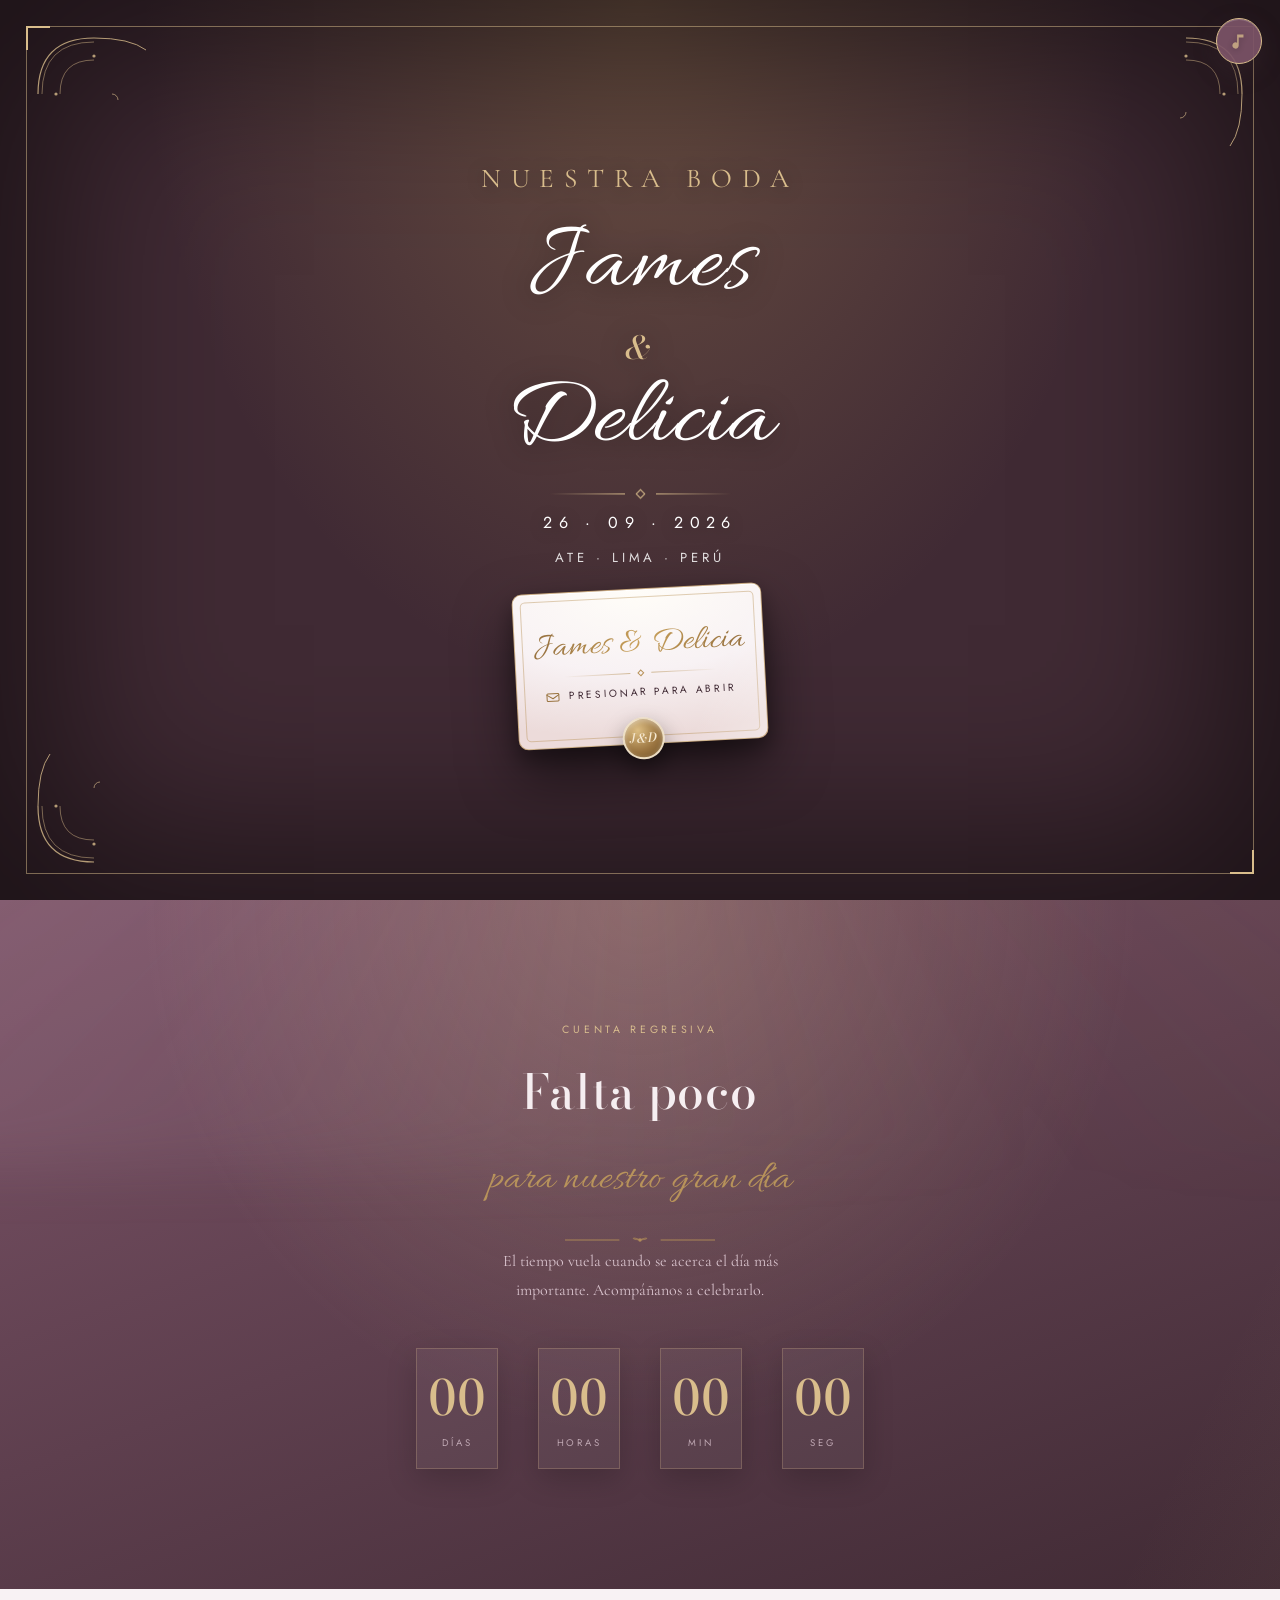
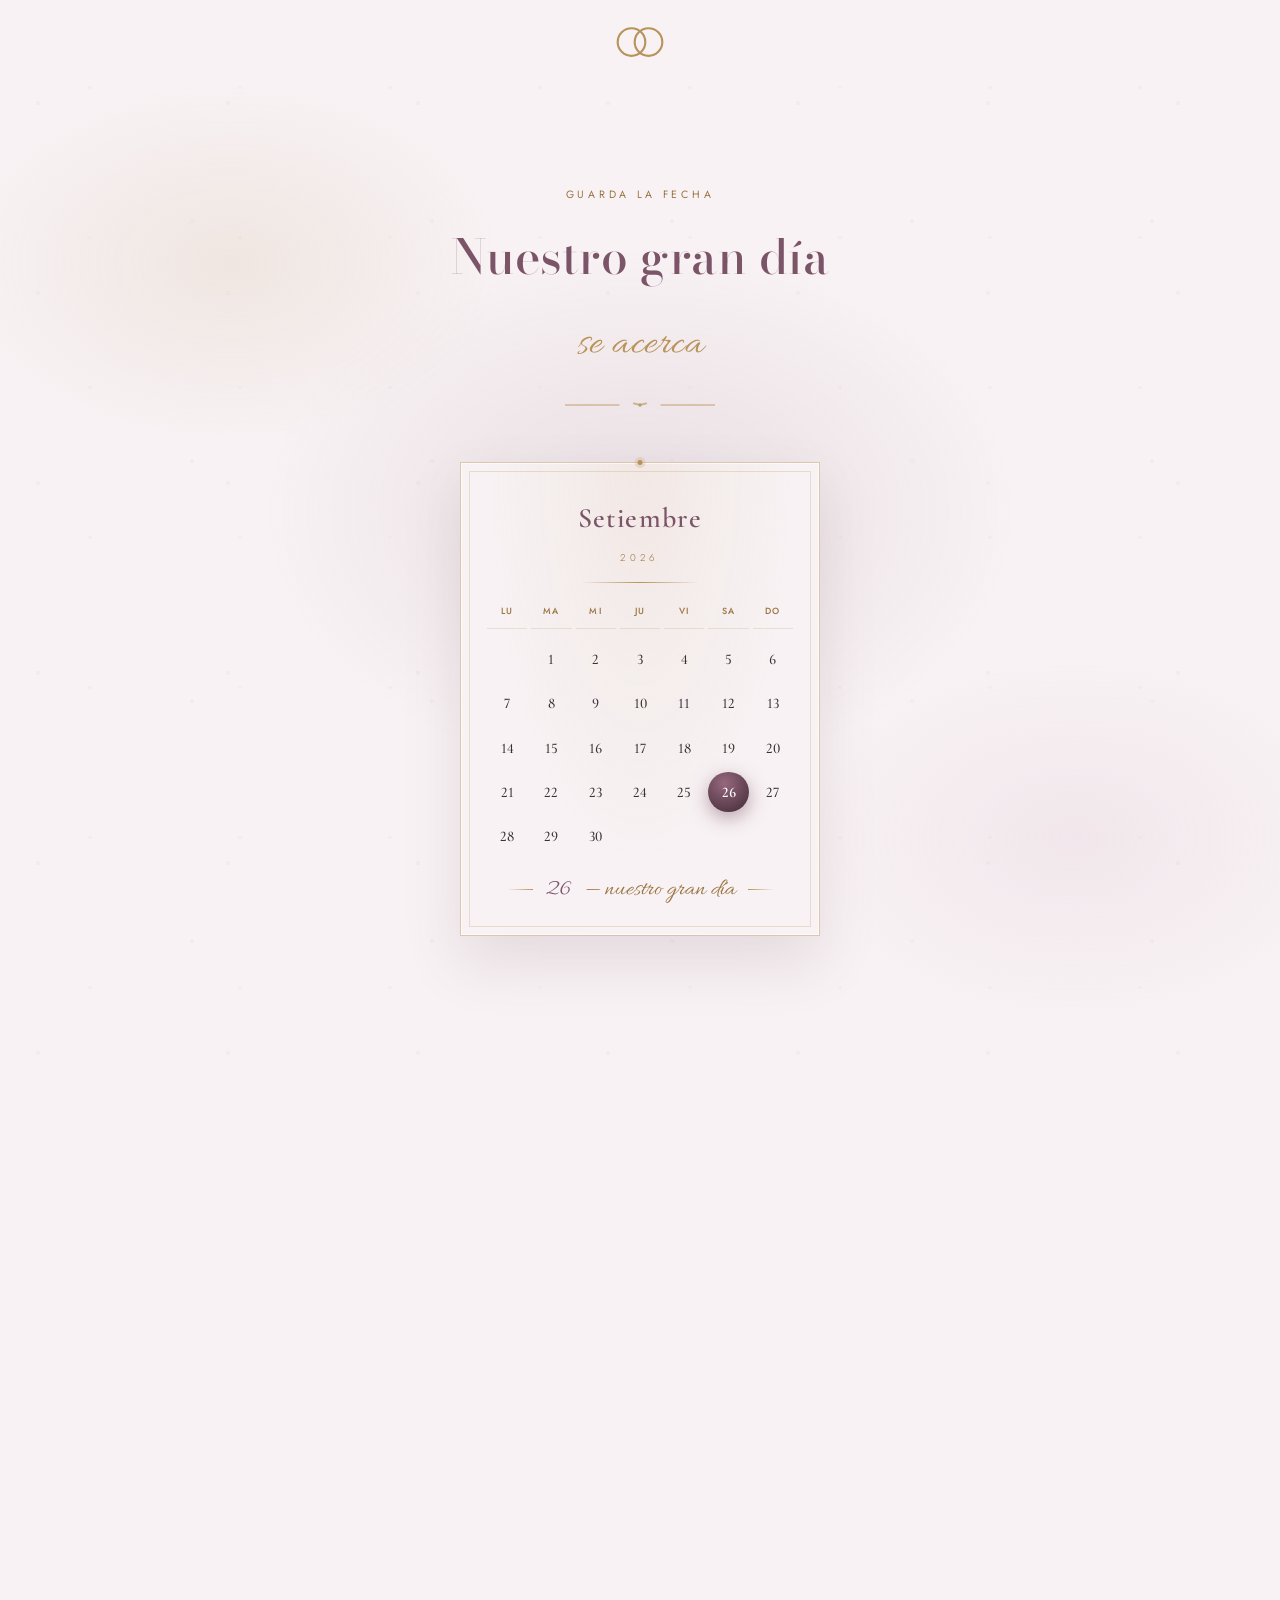
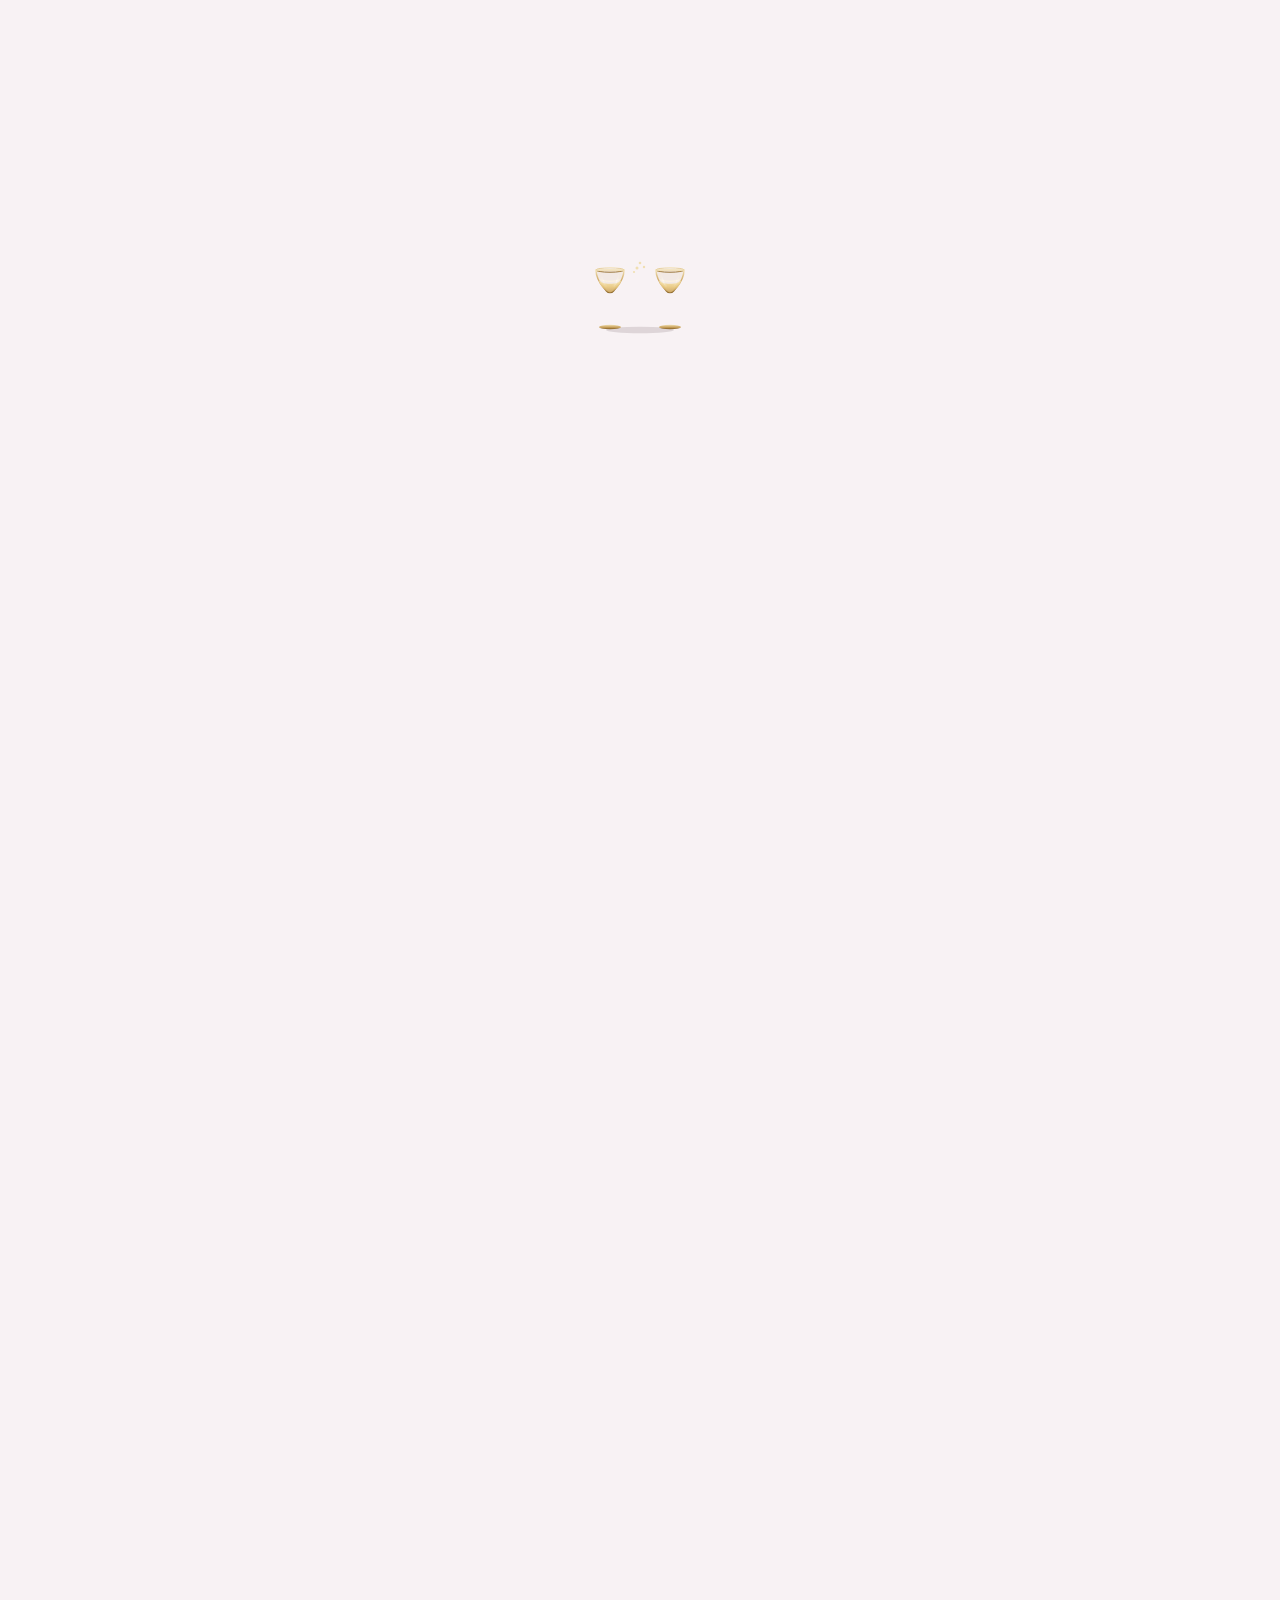
==== commit 8d4c957f: "Add files via upload" ====
--- a/index.html
+++ b/index.html
@@ -14,1463 +14,54 @@
 <link rel="preconnect" href="https://fonts.googleapis.com">
 <link rel="preconnect" href="https://fonts.gstatic.com" crossorigin>
 <link rel="preload" as="image" fetchpriority="high" href="https://images.unsplash.com/photo-1465495976277-4387d4b0b4c6?q=80&w=1600&auto=format&fit=crop">
-<link href="https://fonts.googleapis.com/css2?family=Allura&family=Bodoni+Moda:ital,opsz,wght@0,6..96,400;0,6..96,500;0,6..96,600;1,6..96,500&family=Cormorant+Garamond:ital,wght@0,400;0,500;0,600;1,400;1,500&family=Jost:wght@300;400;500&display=swap" rel="stylesheet">
-<style>
-  :root{
-    --ivory:#F8F2F4;
-    --ivory-deep:#F0E1E6;
-    --malva:#7C5468;
-    --malva-deep:#402A34;
-    --gold:#B8935A;
-    --gold-light:#D9BD8C;
-    --gold-deep:#9a7440;
-    --rose:#C9A6B8;
-    --ink:#3A2E35;
-  }
-  *{margin:0;padding:0;box-sizing:border-box;}
-  html{scroll-behavior:smooth;}
-  html.locked,body.locked{overflow:hidden;}
-  body{
-    background:var(--ivory);
-    color:var(--ink);
-    font-family:'Cormorant Garamond',serif;
-    font-weight:400;
-    line-height:1.8;
-    overflow-x:hidden;
-    -webkit-font-smoothing:antialiased;
-    -moz-osx-font-smoothing:grayscale;
-    text-rendering:optimizeLegibility;
-  }
-  h1,h2,h3{
-    font-family:'Bodoni Moda',serif;
-    font-weight:500;
-    letter-spacing:.01em;
-    text-wrap:balance;
-  }
-  ::selection{background:rgba(184,147,90,.35);}
-  :focus-visible{outline:2px solid var(--gold-deep);outline-offset:3px;}
-
-  /* Fondo animado general: blobs malva y dorado en movimiento */
-  body::before{
-    content:'';
-    position:fixed;
-    inset:-20%;
-    z-index:0;
-    pointer-events:none;
-    background:
-      radial-gradient(40% 36% at 20% 26%, rgba(124,84,104,.30), transparent 62%),
-      radial-gradient(34% 32% at 80% 64%, rgba(184,147,90,.30), transparent 62%),
-      radial-gradient(28% 26% at 54% 8%, rgba(201,166,184,.26), transparent 60%);
-    animation:drift 30s ease-in-out infinite alternate;
-  }
-  @keyframes drift{
-    0%{transform:translate3d(-1.5%,-1%,0) rotate(0deg);}
-    50%{transform:translate3d(1.5%,1.2%,0) rotate(2deg);}
-    100%{transform:translate3d(-1%,1.5%,0) rotate(-2deg);}
-  }
-  /* Halo dorado giratorio sutil */
-  body::after{
-    content:'';
-    position:fixed;
-    inset:-30%;
-    z-index:0;
-    pointer-events:none;
-    background:
-      conic-gradient(from 0deg at 50% 50%, transparent 0deg, rgba(184,147,90,.12) 60deg, transparent 150deg, rgba(201,166,184,.12) 230deg, transparent 320deg);
-    filter:blur(28px);
-    will-change:transform;
-    animation:sheenRotate 46s linear infinite;
-  }
-  @keyframes sheenRotate{
-    from{transform:rotate(0deg);}
-    to{transform:rotate(360deg);}
-  }
-  .script{
-    font-family:'Allura',cursive;
-    font-weight:400;
-  }
-  .eyebrow{
-    font-family:'Jost',sans-serif;
-    letter-spacing:.35em;
-    text-transform:uppercase;
-    font-size:.66rem;
-    color:var(--gold-deep);
-    font-weight:400;
-  }
-
-  /* ============================================================
-     PORTADA DE APERTURA (Pantalla inicial)
-  ============================================================ */
-  .cover{
-    position:fixed;
-    inset:0;
-    z-index:1000;
-    display:flex;
-    align-items:center;
-    justify-content:center;
-    text-align:center;
-    cursor:pointer;
-    overflow:hidden;
-    background:var(--malva-deep);
-    transition:opacity 1s ease, transform 1s ease, visibility 1s ease;
-  }
-  .cover.closed{
-    opacity:0;
-    visibility:hidden;
-    pointer-events:none;
-    transform:scale(1.04);
-  }
-  .cover-bg{
-    position:absolute;
-    inset:0;
-    background:
-      url('https://images.unsplash.com/photo-1519741497674-611481863552?q=80&w=1600&auto=format&fit=crop') center/cover no-repeat;
-    animation:kenburns 18s ease-in-out infinite alternate;
-  }
-  @keyframes kenburns{
-    from{transform:scale(1);}
-    to{transform:scale(1.12);}
-  }
-  .cover-overlay{
-    position:absolute;
-    inset:0;
-    background:
-      radial-gradient(ellipse at 50% 0%, rgba(184,147,90,.35), transparent 55%),
-      linear-gradient(180deg, rgba(64,42,52,.62) 0%, rgba(64,42,52,.35) 40%, rgba(64,42,52,.72) 100%);
-  }
-  .cover-vignette{
-    position:absolute;
-    inset:0;
-    box-shadow:inset 0 0 180px 60px rgba(0,0,0,.55);
-    pointer-events:none;
-  }
-  .cover-frame{
-    position:absolute;
-    inset:26px;
-    border:1px solid rgba(217,189,140,.5);
-    pointer-events:none;
-    z-index:2;
-  }
-  .cover-frame::before,
-  .cover-frame::after{
-    content:'';position:absolute;width:22px;height:22px;border:2px solid var(--gold-light);
-  }
-  .cover-frame::before{top:-1px;left:-1px;border-right:0;border-bottom:0;}
-  .cover-frame::after{bottom:-1px;right:-1px;border-left:0;border-top:0;}
-
-  /* Esquinas ornamentales */
-  .cover-corner{position:absolute;z-index:2;width:120px;height:120px;opacity:.8;}
-  .cover-corner.tl{top:34px;left:34px;}
-  .cover-corner.tr{top:34px;right:34px;transform:rotate(90deg);}
-  .cover-corner.br{bottom:34px;right:34px;transform:rotate(180deg);}
-  .cover-corner.bl{bottom:34px;left:34px;transform:rotate(270deg);}
-
-  /* Pétalos flotando */
-  .petals{position:absolute;inset:0;z-index:2;pointer-events:none;}
-  .petal{
-    position:absolute;
-    top:-4vh;
-    width:14px;height:14px;
-    background:radial-gradient(circle at 30% 30%, #fff, #F4D9DC 55%, #E8BCC6);
-    border-radius:50% 0 50% 50%;
-    opacity:.75;
-    animation:fall linear infinite;
-  }
-  @keyframes fall{
-    0%{transform:translateY(-5vh) rotate(0deg);}
-    100%{transform:translateY(110vh) rotate(360deg);}
-  }
-
-  /* Pétalos flotando en toda la página */
-  .bg-petals{
-    position:fixed;
-    inset:0;
-    z-index:1;
-    pointer-events:none;
-    overflow:hidden;
-  }
-  .bg-petals .petal{
-    top:-6vh;
-    width:11px;height:11px;
-    opacity:.38;
-  }
-  .bg-petals .petal.g{
-    background:radial-gradient(circle at 30% 30%, #fff, #EDE0C6 55%, #D9BD8C);
-  }
-  .bg-petals .petal.m{
-    background:radial-gradient(circle at 30% 30%, #fff, #DCC3D2 55%, #C9A6B8);
-  }
-
-  .cover-content{
-    position:absolute;
-    top:50%;
-    left:50%;
-    transform:translate(-50%,-50%);
-    z-index:3;
-    width:min(88%,600px);
-    padding:0 16px;
-    display:flex;
-    flex-direction:column;
-    align-items:center;
-    justify-content:center;
-    text-align:center;
-  }
-  .cover-content > *{opacity:0;animation:fadeUp 1.3s cubic-bezier(.22,.61,.36,1) forwards;}
-  .cover-eyebrow{animation-delay:.35s;}
-  .cover h1{animation-delay:.6s;}
-  .cover-divider{animation-delay:.95s;}
-  .cover-date{animation-delay:1.15s;}
-  .cover-place{animation-delay:1.35s;}
-  .cover-press{animation-delay:1.75s;}
-  @keyframes fadeUp{
-    from{opacity:0;transform:translateY(16px);}
-    to{opacity:1;transform:translateY(0);}
-  }
-  .cover-eyebrow{
-    color:var(--gold-light);
-    font-size:clamp(1.2rem,4.8vw,1.7rem);
-    letter-spacing:.36em;
-    text-shadow:0 2px 18px rgba(0,0,0,.45);
-    text-transform:uppercase;
-  }
-  .cover h1{
-    font-family:'Allura',cursive;
-    font-weight:400;
-    font-size:clamp(3.2rem,9.5vw,6.2rem);
-    line-height:1.08;
-    color:#fff;
-    margin:10px 0 2px;
-    text-shadow:0 3px 30px rgba(0,0,0,.45);
-  }
-  .cover h1 .amp{
-    display:block;
-    font-family:'Bodoni Moda',serif;
-    font-style:italic;
-    font-size:.32em;
-    letter-spacing:.18em;
-    color:var(--gold-light);
-    margin:10px 0 4px;
-  }
-  .cover-divider{
-    display:flex;
-    align-items:center;
-    justify-content:center;
-    gap:12px;
-    margin:12px auto;
-  }
-  .cover-divider::before,
-  .cover-divider::after{
-    content:'';
-    width:clamp(44px,12vw,76px);
-    height:1px;
-    background:linear-gradient(90deg,transparent,var(--gold-light));
-  }
-  .cover-divider::after{background:linear-gradient(90deg,var(--gold-light),transparent);}
-  .cover-divider i{
-    width:7px;height:7px;
-    border:1px solid var(--gold-light);
-    transform:rotate(45deg);
-  }
-  .cover-date{
-    font-family:'Jost',sans-serif;
-    letter-spacing:.4em;
-    text-transform:uppercase;
-    font-size:clamp(.8rem,3vw,1rem);
-    color:#fff;
-    text-shadow:0 2px 16px rgba(0,0,0,.4);
-  }
-  .cover-place{
-    margin-top:8px;
-    font-family:'Jost',sans-serif;
-    font-size:.82rem;
-    letter-spacing:.3em;
-    text-transform:uppercase;
-    color:rgba(255,255,255,.85);
-  }
-
-  /* Tarjeta de invitación realista (dentro del marco) */
-  .cover-content > .cover-press{animation-delay:1.75s;}
-  .cover-press{
-    position:relative;
-    z-index:4;
-    margin-top:clamp(10px,2vh,18px);
-    cursor:pointer;
-    -webkit-tap-highlight-color:transparent;
-  }
-  .invite-card{
-    position:relative;
-    width:min(250px,70vw);
-    aspect-ratio:8/5;
-    margin:0 auto;
-    background:
-      radial-gradient(120% 95% at 50% 0%, #fffdf8 0%, var(--ivory) 55%, #ecdbda 100%);
-    border:1px solid rgba(184,147,90,.7);
-    border-radius:10px;
-    box-shadow:
-      inset 0 1px 0 rgba(255,255,255,.9),
-      0 26px 55px rgba(0,0,0,.5),
-      0 10px 20px rgba(0,0,0,.32);
-    transform:rotate(-3deg);
-    transition:transform .55s cubic-bezier(.22,.61,.36,1), box-shadow .55s ease;
-  }
-  .invite-card::before{
-    content:'';
-    position:absolute;
-    inset:7px;
-    border:1px solid rgba(184,147,90,.45);
-    border-radius:5px;
-    pointer-events:none;
-  }
-  .invite-card::after{
-    content:'';
-    position:absolute;
-    inset:0;
-    border-radius:10px;
-    background:linear-gradient(115deg, transparent 30%, rgba(255,255,255,.55) 48%, transparent 62%);
-    background-size:250% 250%;
-    animation:cardSheen 6s ease-in-out infinite;
-    pointer-events:none;
-  }
-  @keyframes cardSheen{
-    0%,100%{background-position:130% 0;}
-    50%{background-position:-30% 0;}
-  }
-  .cover-press:hover .invite-card,
-  .cover-press:focus-visible .invite-card{
-    transform:rotate(0deg) translateY(-6px);
-    box-shadow:
-      inset 0 1px 0 rgba(255,255,255,.9),
-      0 36px 70px rgba(0,0,0,.55),
-      0 12px 24px rgba(0,0,0,.36);
-  }
-  .invite-card-inner{
-    position:relative;
-    z-index:1;
-    height:100%;
-    display:flex;
-    flex-direction:column;
-    align-items:center;
-    justify-content:center;
-    gap:clamp(4px,1vh,8px);
-    padding:12px 18px 16px;
-  }
-  .invite-script{
-    font-family:'Allura',cursive;
-    font-weight:400;
-    font-size:clamp(1.7rem,6vw,2.2rem);
-    line-height:1;
-    background:linear-gradient(115deg, var(--gold-deep) 10%, #c9a15b 50%, var(--gold-deep) 90%);
-    -webkit-background-clip:text;
-    background-clip:text;
-    -webkit-text-fill-color:transparent;
-    color:var(--gold-deep);
-  }
-  .invite-rule{
-    display:flex;
-    align-items:center;
-    gap:8px;
-    width:72%;
-  }
-  .invite-rule::before,
-  .invite-rule::after{
-    content:'';
-    flex:1;
-    height:1px;
-    background:linear-gradient(90deg,transparent,rgba(184,147,90,.6));
-  }
-  .invite-rule::after{background:linear-gradient(90deg,rgba(184,147,90,.6),transparent);}
-  .invite-rule i{
-    width:5px;height:5px;
-    transform:rotate(45deg);
-    border:1px solid var(--gold);
-  }
-  .invite-cta{
-    display:flex;
-    align-items:center;
-    gap:8px;
-    font-family:'Jost',sans-serif;
-    font-size:.64rem;
-    letter-spacing:.26em;
-    text-transform:uppercase;
-    color:var(--malva-deep);
-    animation:softBlink 2.2s ease-in-out infinite;
-  }
-  .invite-cta svg{
-    width:15px;height:15px;
-    flex:none;
-  }
-  .invite-seal{
-    position:absolute;
-    left:50%;
-    bottom:-16px;
-    transform:translateX(-50%);
-    width:42px;height:42px;
-    border-radius:50%;
-    display:flex;
-    align-items:center;
-    justify-content:center;
-    font-family:'Bodoni Moda',serif;
-    font-style:italic;
-    font-weight:500;
-    font-size:.78rem;
-    letter-spacing:.06em;
-    color:#f6e9d2;
-    background:radial-gradient(circle at 35% 28%, #dcbd82, var(--gold-deep) 58%, #6f5126);
-    border:2px solid rgba(246,233,210,.9);
-    box-shadow:0 10px 22px rgba(0,0,0,.4), inset 0 2px 5px rgba(255,255,255,.4);
-    animation:sealPulse 2.6s ease-in-out infinite;
-  }
-  @keyframes sealPulse{
-    0%,100%{transform:translateX(-50%) scale(1);}
-    50%{transform:translateX(-50%) scale(1.07);}
-  }
-  @keyframes softBlink{
-    0%,100%{opacity:1;}
-    50%{opacity:.55;}
-  }
-
-  /* Ajustes para que la portada quepa dentro del marco en pantallas pequeñas */
-  @media (max-width:480px){
-    .cover-content{width:100%;padding:0 18px;}
-    .cover h1{font-size:clamp(2.7rem,13.5vw,3.5rem);margin:10px 0 2px;}
-    .cover h1 .amp{font-size:.3em;margin:8px 0 2px;}
-    .cover-eyebrow{font-size:1rem;letter-spacing:.34em;}
-    .cover-date{font-size:.78rem;letter-spacing:.32em;}
-    .cover-place{font-size:.72rem;letter-spacing:.24em;}
-    .cover-divider{margin:12px auto;}
-    .cover-press{margin-top:10px;}
-    .invite-card{width:min(190px,62vw);}
-    .invite-script{font-size:1.4rem;}
-    .invite-cta{font-size:.56rem;letter-spacing:.2em;}
-    .invite-seal{width:38px;height:38px;bottom:-14px;font-size:.66rem;}
-    .cover-frame{inset:18px;}
-  }
-  @media (max-height:700px) and (min-width:481px){
-    .cover-press{margin-top:10px;}
-    .invite-card{width:210px;}
-    .invite-script{font-size:1.5rem;}
-  }
-
-  /* ============================================================
-     HERO PRINCIPAL
-  ============================================================ */
-  .hero{
-    min-height:100svh;
-    display:flex;
-    flex-direction:column;
-    align-items:center;
-    justify-content:center;
-    text-align:center;
-    padding:40px 24px;
-    position:relative;
-    overflow:hidden;
-  }
-  .hero-slides,
-  .hero-slide{
-    position:absolute;
-    inset:0;
-  }
-  .hero-slide{
-    background-size:cover;
-    background-position:center;
-    opacity:0;
-    animation:slideFade 27s ease-in-out infinite;
-  }
-  .hero-slide:nth-child(1){
-    background-image:url('https://images.unsplash.com/photo-1465495976277-4387d4b0b4c6?q=80&w=1600&auto=format&fit=crop');
-  }
-  .hero-slide:nth-child(2){
-    animation-delay:9s;
-  }
-  .hero-slide:nth-child(3){
-    animation-delay:18s;
-  }
-  @keyframes slideFade{
-    0%{opacity:0; transform:scale(1.12);}
-    4%{opacity:1; transform:scale(1.07);}
-    30%{opacity:1; transform:scale(1);}
-    35%{opacity:0; transform:scale(1.05);}
-    100%{opacity:0; transform:scale(1.12);}
-  }
-  .hero-overlay{
-    position:absolute;
-    inset:0;
-    background:
-      radial-gradient(ellipse at 50% 30%, rgba(255,255,255,.25), transparent 60%),
-      linear-gradient(180deg, rgba(248,242,244,.92) 0%, rgba(248,242,244,.75) 45%, rgba(248,242,244,.96) 100%);
-  }
-  .hero-sheen{
-    position:absolute;
-    inset:0;
-    background:
-      radial-gradient(60% 45% at 50% 18%, rgba(184,147,90,.16), transparent 60%),
-      radial-gradient(45% 40% at 78% 82%, rgba(124,84,104,.14), transparent 60%);
-    animation:sheen 14s ease-in-out infinite alternate;
-    pointer-events:none;
-  }
-  @keyframes sheen{
-    0%{opacity:.65; transform:scale(1);}
-    100%{opacity:1; transform:scale(1.08);}
-  }
-  .hero-branch{
-    position:absolute;
-    opacity:.5;
-    z-index:2;
-  }
-  .hero-branch.top-left{top:-10px;left:-30px;width:220px;transform:rotate(-8deg);}
-  .hero-branch.bottom-right{bottom:-10px;right:-30px;width:220px;transform:rotate(172deg);}
-
-  .hero-content{position:relative;z-index:3;}
-  .hero h1{
-    font-family:'Allura',cursive;
-    font-weight:400;
-    font-size:clamp(3.8rem,10.5vw,7.2rem);
-    line-height:1.1;
-    margin:16px 0 4px;
-    background:linear-gradient(115deg, var(--malva) 20%, #b0804f 55%, var(--malva) 90%);
-    -webkit-background-clip:text;
-    background-clip:text;
-    -webkit-text-fill-color:transparent;
-    color:var(--malva);
-  }
-  .hero h1 .amp{
-    display:block;
-    font-family:'Bodoni Moda',serif;
-    font-style:italic;
-    font-size:.3em;
-    letter-spacing:.16em;
-    color:var(--gold);
-    margin:8px 0 2px;
-  }
-  .hero .date-line{
-    font-family:'Jost',sans-serif;
-    font-size:.92rem;
-    letter-spacing:.3em;
-    text-transform:uppercase;
-    color:var(--ink);
-  }
-  .hero .date-line strong{color:var(--malva);font-weight:500;font-variant-numeric:lining-nums;}
-  .hero .lugar{
-    margin-top:10px;
-    font-family:'Jost',sans-serif;
-    font-size:.82rem;
-    letter-spacing:.18em;
-    text-transform:uppercase;
-    color:#7c6570;
-  }
-  .scroll-cue{
-    position:absolute;
-    bottom:26px;
-    left:50%;
-    transform:translateX(-50%);
-    z-index:3;
-    font-family:'Jost',sans-serif;
-    font-size:.62rem;
-    letter-spacing:.3em;
-    text-transform:uppercase;
-    color:var(--gold);
-    animation:bob 2.4s ease-in-out infinite;
-  }
-  @keyframes bob{
-    0%,100%{transform:translate(-50%,0);}
-    50%{transform:translate(-50%,6px);}
-  }
-
-  /* ============================================================
-     SECCIONES GENERALES
-  ============================================================ */
-  section{
-    padding:clamp(84px,12vw,120px) 24px;
-    position:relative;
-    content-visibility:auto;
-    contain-intrinsic-size:auto 900px;
-  }
-  section + section::before{
-    content:'';
-    position:absolute;
-    top:0;
-    left:50%;
-    transform:translateX(-50%);
-    width:min(560px,76%);
-    height:1px;
-    background:linear-gradient(90deg,transparent,rgba(184,147,90,.45),transparent);
-  }
-  .section-inner{
-    max-width:760px;
-    margin:0 auto;
-    text-align:center;
-    position:relative;
-    z-index:2;
-  }
-  .section-inner.section-wide{max-width:960px;}
-  .reveal{
-    opacity:0;
-    transform:translateY(20px);
-    transition:opacity 1.15s cubic-bezier(.22,.61,.36,1), transform 1.15s cubic-bezier(.22,.61,.36,1);
-    will-change:opacity, transform;
-  }
-  .reveal.in-view{opacity:1;transform:translateY(0);}
-
-  /* Floritura ornamental bajo los títulos */
-  .flourish{margin:16px auto 0;}
-  .flourish svg{display:block;width:150px;height:14px;margin:0 auto;opacity:.9;}
-
-  section h2{
-    font-size:clamp(2.1rem,4.5vw,3rem);
-    color:var(--malva);
-    margin:10px 0 6px;
-  }
-  section h2 .script{
-    display:block;
-    font-family:'Allura',cursive;
-    font-weight:400;
-    font-size:.85em;
-    color:var(--gold);
-    margin-top:8px;
-    text-transform:none;
-  }
-  section p.lede{
-    max-width:520px;
-    margin:0 auto;
-    color:#6e5460;
-    font-size:1rem;
-    line-height:1.8;
-    text-wrap:balance;
-  }
-
-  /* Patrón floral sutil de fondo */
-  .floral-pattern{
-    position:absolute;
-    inset:0;
-    opacity:.5;
-    background-image:
-      radial-gradient(circle at 20% 20%, rgba(184,147,90,.12) 0 2px, transparent 2.5px),
-      radial-gradient(circle at 80% 65%, rgba(201,166,184,.14) 0 2px, transparent 2.5px),
-      radial-gradient(circle at 60% 15%, rgba(184,147,90,.1) 0 1.5px, transparent 2px);
-    background-size:190px 190px, 240px 240px, 150px 150px;
-    pointer-events:none;
-  }
-  .calendar-aura{
-    position:absolute;
-    inset:0;
-    background:
-      radial-gradient(42% 38% at 50% 45%, rgba(124,84,104,.12), transparent 70%),
-      radial-gradient(30% 26% at 18% 20%, rgba(184,147,90,.12), transparent 70%),
-      radial-gradient(30% 26% at 84% 78%, rgba(201,166,184,.14), transparent 70%);
-    animation:auraDrift 18s ease-in-out infinite alternate;
-    pointer-events:none;
-  }
-  @keyframes auraDrift{
-    0%{transform:translate3d(0,0,0) scale(1);opacity:.7;}
-    100%{transform:translate3d(1.5%,-1%,0) scale(1.05);opacity:1;}
-  }
-
-  /* ============================================================
-     COUNTDOWN
-  ============================================================ */
-  .countdown-wrap{
-    background:
-      radial-gradient(ellipse at 50% 0%, rgba(217,189,140,.25), transparent 55%),
-      linear-gradient(160deg, var(--malva) 0%, var(--malva-deep) 100%);
-    overflow:hidden;
-  }
-  .countdown-wrap::before{
-    content:'';
-    position:absolute;
-    inset:0;
-    background:
-      radial-gradient(circle at 12% 88%, rgba(217,189,140,.16) 0 1.5px, transparent 2px),
-      radial-gradient(circle at 88% 12%, rgba(217,189,140,.16) 0 1.5px, transparent 2px);
-    background-size:150px 150px;
-    pointer-events:none;
-  }
-  .countdown-wrap::after{
-    content:'';
-    position:absolute;
-    inset:0;
-    background:linear-gradient(115deg, transparent 32%, rgba(217,189,140,.13) 44%, rgba(255,255,255,.05) 50%, rgba(217,189,140,.13) 56%, transparent 68%);
-    background-size:280% 280%;
-    animation:shimmer 11s ease-in-out infinite;
-    pointer-events:none;
-  }
-  @keyframes shimmer{
-    0%{background-position:0% 50%;}
-    50%{background-position:100% 50%;}
-    100%{background-position:0% 50%;}
-  }
-  .countdown-photo{
-    position:absolute;
-    inset:0;
-    background:center/cover no-repeat;
-    opacity:.3;
-    animation:kenburns 26s ease-in-out infinite alternate;
-    pointer-events:none;
-  }
-  .countdown-wrap .eyebrow{color:var(--gold-light);}
-  .countdown-wrap h2{color:var(--ivory);}
-  .countdown-wrap p.lede{color:#d8c2cc;}
-  .countdown{
-    display:flex;
-    justify-content:center;
-    gap:clamp(14px,4vw,40px);
-    margin-top:44px;
-    flex-wrap:wrap;
-  }
-  .countdown .cell{
-    min-width:82px;
-    position:relative;
-    padding:20px 6px 16px;
-    background:rgba(255,255,255,.05);
-    border:1px solid rgba(217,189,140,.25);
-    box-shadow:0 10px 30px rgba(0,0,0,.18);
-  }
-  .countdown .num{
-    font-family:'Cormorant Garamond',serif;
-    font-weight:600;
-    font-size:clamp(2.6rem,6vw,3.6rem);
-    color:var(--gold-light);
-    line-height:1;
-    font-variant-numeric:lining-nums;
-    font-feature-settings:"lnum" 1,"pnum" 1;
-  }
-  .countdown .lbl{
-    margin-top:8px;
-    font-family:'Jost',sans-serif;
-    font-size:.6rem;
-    letter-spacing:.28em;
-    text-transform:uppercase;
-    color:#bfa8b3;
-  }
-
-  /* ============================================================
-     ICONOS DECORATIVOS
-  ============================================================ */
-  .icon-row{
-    display:flex;
-    justify-content:center;
-    align-items:center;
-    gap:22px;
-    margin:36px 0 6px;
-    opacity:0;
-    transform:translateY(14px);
-    transition:opacity 1.1s cubic-bezier(.22,.61,.36,1), transform 1.1s cubic-bezier(.22,.61,.36,1);
-  }
-  .icon-row.in-view{opacity:1;transform:translateY(0);}
-  .icon-row svg{height:34px;width:auto;}
-
-  /* ============================================================
-     COPAS DE BRINDIS ANIMADAS
-  ============================================================ */
-  .icon-row .clink-copas{height:92px;width:auto;}
-  .clink-copas .copa{
-    transform-box:fill-box;
-    transform-origin:50% 96%;
-    will-change:transform;
-  }
-  .clink-copas .copa-l{animation:tiltL 3.4s ease-in-out infinite;}
-  .clink-copas .copa-r{animation:tiltR 3.4s ease-in-out infinite;}
-  @keyframes tiltL{
-    0%,40%,48%,60%,94%,100%{transform:rotate(0deg);}
-    8%{transform:rotate(21deg);}
-    11%{transform:rotate(13.5deg);}
-    13%{transform:rotate(20deg);}
-    15%{transform:rotate(16.5deg);}
-    19%{transform:rotate(6.5deg);}
-    25%{transform:rotate(0deg);}
-    66%{transform:rotate(21deg);}
-    69%{transform:rotate(13.5deg);}
-    71%{transform:rotate(20deg);}
-    73%{transform:rotate(16.5deg);}
-    77%{transform:rotate(6.5deg);}
-    83%{transform:rotate(0deg);}
-  }
-  @keyframes tiltR{
-    0%,40%,48%,60%,94%,100%{transform:rotate(0deg);}
-    8%{transform:rotate(-21deg);}
-    11%{transform:rotate(-13.5deg);}
-    13%{transform:rotate(-20deg);}
-    15%{transform:rotate(-16.5deg);}
-    19%{transform:rotate(-6.5deg);}
-    25%{transform:rotate(0deg);}
-    66%{transform:rotate(-21deg);}
-    69%{transform:rotate(-13.5deg);}
-    71%{transform:rotate(-20deg);}
-    73%{transform:rotate(-16.5deg);}
-    77%{transform:rotate(-6.5deg);}
-    83%{transform:rotate(0deg);}
-  }
-  .clink-copas .clink-glow{
-    transform-box:fill-box;
-    transform-origin:center;
-    opacity:0;
-    animation:glowPulse 3.4s ease-out infinite;
-  }
-  @keyframes glowPulse{
-    0%,7%,25%,58%,62%,100%{opacity:0;transform:scale(.5);}
-    10%{opacity:1;transform:scale(1);}
-    14%{opacity:.35;transform:scale(1.4);}
-    20%{opacity:0;transform:scale(1.7);}
-    66%{opacity:0;}
-    68%{opacity:1;transform:scale(1);}
-    72%{opacity:.35;transform:scale(1.4);}
-    78%{opacity:0;transform:scale(1.7);}
-  }
-  .clink-copas .spark{
-    transform-box:fill-box;
-    transform-origin:center;
-    animation:spark 3.4s ease-out infinite;
-  }
-  @keyframes spark{
-    0%,7%,25%,58%,62%,100%{opacity:0;transform:scale(.2) translate(0,0);}
-    10%{opacity:1;transform:scale(1) translate(0,0);}
-    18%{opacity:0;transform:scale(.3) translate(var(--dx),var(--dy));}
-    66%{opacity:0;}
-    68%{opacity:1;transform:scale(1) translate(0,0);}
-    76%{opacity:0;transform:scale(.3) translate(var(--dx),var(--dy));}
-  }
-  .clink-copas .bubble{
-    transform-box:fill-box;
-    transform-origin:center;
-    animation:bubbleRise 1.9s ease-in infinite;
-    opacity:0;
-  }
-  .clink-copas .copa .bubble:nth-of-type(2){animation-delay:.6s;}
-  .clink-copas .copa .bubble:nth-of-type(3){animation-delay:1.15s;}
-  @keyframes bubbleRise{
-    0%{transform:translateY(5px) scale(.5);opacity:0;}
-    25%{opacity:.9;}
-    100%{transform:translateY(-8px) scale(1);opacity:0;}
-  }
-
-  /* ============================================================
-     PADRES Y PADRINOS
-  ============================================================ */
-  .parents-grid{
-    display:grid;
-    grid-template-columns:repeat(2,1fr);
-    max-width:960px;
-    margin:46px auto 0;
-  }
-  .parents-col{
-    text-align:center;
-    padding:0 clamp(10px,2vw,24px);
-  }
-  .parents-col + .parents-col{
-    border-left:1px solid rgba(184,147,90,.35);
-  }
-  .parents-col .eyebrow{
-    display:block;
-    margin-bottom:18px;
-  }
-  .parent-name{
-    font-family:'Allura',cursive;
-    font-weight:400;
-    font-size:clamp(1.2rem,4.2vw,2rem);
-    line-height:1.3;
-    white-space:nowrap;
-    background:linear-gradient(115deg, var(--gold-deep) 10%, #c9a15b 50%, var(--gold-deep) 90%);
-    -webkit-background-clip:text;
-    background-clip:text;
-    -webkit-text-fill-color:transparent;
-    color:var(--gold-deep);
-  }
-  .parent-name + .parent-name{margin-top:14px;}
-  .padrinos-card{
-    position:relative;
-    max-width:680px;
-    margin:56px auto 0;
-    text-align:center;
-  }
-  .padrinos-frame{
-    display:flex;
-    align-items:center;
-    justify-content:center;
-    margin-bottom:16px;
-  }
-  .padrinos-frame::before,
-  .padrinos-frame::after{
-    content:'';
-    height:1px;
-    width:70px;
-    background:linear-gradient(90deg,transparent,var(--gold));
-  }
-  .padrinos-frame::after{background:linear-gradient(90deg,var(--gold),transparent);}
-  .padrinos-frame svg{height:22px;width:auto;margin:0 12px;}
-  .padrinos-names{
-    display:flex;
-    align-items:baseline;
-    justify-content:center;
-    gap:clamp(10px,3vw,24px);
-    flex-wrap:wrap;
-    margin-top:14px;
-  }
-  .padrino-name{
-    font-family:'Allura',cursive;
-    font-weight:400;
-    font-size:clamp(1.9rem,6vw,3rem);
-    line-height:1.2;
-    background:linear-gradient(115deg, var(--gold-deep) 10%, #c9a15b 50%, var(--gold-deep) 90%);
-    -webkit-background-clip:text;
-    background-clip:text;
-    -webkit-text-fill-color:transparent;
-    color:var(--gold-deep);
-  }
-  .padrino-amp{
-    font-family:'Bodoni Moda',serif;
-    font-style:italic;
-    font-weight:500;
-    font-size:clamp(1.4rem,4vw,2.1rem);
-    color:var(--malva);
-  }
-  .padrinos-sub{
-    margin-top:16px;
-    font-family:'Cormorant Garamond',serif;
-    font-style:italic;
-    font-size:.95rem;
-    letter-spacing:.04em;
-    color:#6e5460;
-  }
-  @media(max-width:600px){
-    .parents-grid{grid-template-columns:1fr;gap:38px;}
-    .parents-col{padding:0;}
-    .parents-col + .parents-col{border-left:0;}
-  }
-  @media (prefers-reduced-motion: reduce){
-    .clink-copas .copa,
-    .clink-copas .clink-glow,
-    .clink-copas .spark,
-    .clink-copas .bubble{animation:none;}
-  }
-
-  /* ============================================================
-     CALENDARIO
-  ============================================================ */
-  .calendar-card{
-    position:relative;
-    max-width:360px;
-    margin:50px auto 0;
-    background:
-      radial-gradient(ellipse at 50% 0%, rgba(184,147,90,.10), transparent 60%),
-      var(--ivory);
-    border:1px solid rgba(184,147,90,.45);
-    padding:30px 26px 32px;
-    box-shadow:
-      0 26px 52px rgba(124,84,104,.15),
-      inset 0 0 0 1px rgba(255,255,255,.65);
-  }
-  .calendar-card::before{
-    content:'';
-    position:absolute;
-    inset:8px;
-    border:1px solid rgba(184,147,90,.26);
-    pointer-events:none;
-  }
-  .calendar-card::after{
-    content:'';
-    position:absolute;
-    top:-3px;
-    left:50%;
-    transform:translateX(-50%);
-    width:5px;
-    height:5px;
-    border-radius:50%;
-    background:var(--gold);
-    box-shadow:0 0 0 3px rgba(184,147,90,.2);
-  }
-  .calendar-head{
-    position:relative;
-    margin-bottom:20px;
-    padding-bottom:16px;
-  }
-  .calendar-head::after{
-    content:'';
-    position:absolute;
-    left:50%;
-    bottom:0;
-    transform:translateX(-50%);
-    width:120px;
-    height:1px;
-    background:linear-gradient(90deg,transparent,var(--gold),transparent);
-  }
-  .calendar-month{
-    font-family:'Cormorant Garamond',serif;
-    font-weight:600;
-    font-size:1.75rem;
-    letter-spacing:.05em;
-    color:var(--malva);
-    text-align:center;
-  }
-  .calendar-year{
-    display:block;
-    font-family:'Jost',sans-serif;
-    font-weight:300;
-    font-size:.62rem;
-    letter-spacing:.44em;
-    text-transform:uppercase;
-    color:var(--gold-deep);
-    margin-top:6px;
-  }
-  .calendar-grid{
-    display:grid;
-    grid-template-columns:repeat(7,1fr);
-    gap:4px;
-    font-variant-numeric:lining-nums;
-  }
-  .calendar-grid .dow{
-    font-family:'Jost',sans-serif;
-    font-weight:500;
-    font-size:.56rem;
-    letter-spacing:.14em;
-    text-transform:uppercase;
-    color:var(--gold-deep);
-    text-align:center;
-    padding-bottom:9px;
-    border-bottom:1px solid rgba(184,147,90,.22);
-    margin-bottom:6px;
-  }
-  .calendar-grid .day{
-    aspect-ratio:1;
-    display:flex;
-    align-items:center;
-    justify-content:center;
-    font-family:'Cormorant Garamond',serif;
-    font-weight:500;
-    font-size:.92rem;
-    color:var(--ink);
-    border-radius:50%;
-    transition:background .3s ease, color .3s ease, transform .3s ease;
-  }
-  .calendar-grid .day:not(.empty):hover{
-    background:rgba(184,147,90,.15);
-    color:var(--malva-deep);
-    transform:scale(1.1);
-  }
-  .calendar-grid .day.empty{visibility:hidden;}
-  .calendar-grid .day.highlight{
-    background:radial-gradient(circle at 40% 28%, #96687e, var(--malva-deep));
-    color:#fff;
-    font-weight:600;
-    box-shadow:0 6px 18px rgba(124,84,104,.5);
-    animation:calPulse 3.2s ease-in-out infinite;
-  }
-  .calendar-grid .day.highlight:hover{transform:scale(1.12);}
-  @keyframes calPulse{
-    0%,100%{box-shadow:0 6px 18px rgba(124,84,104,.5), 0 0 0 0 rgba(184,147,90,.0);}
-    50%{box-shadow:0 6px 18px rgba(124,84,104,.5), 0 0 0 7px rgba(184,147,90,.22);}
-  }
-  .calendar-note{
-    margin-top:20px;
-    display:flex;
-    align-items:center;
-    justify-content:center;
-    gap:12px;
-    font-family:'Allura',cursive;
-    font-size:1.5rem;
-    line-height:1.1;
-    color:var(--gold-deep);
-  }
-  .calendar-note::before,
-  .calendar-note::after{
-    content:'';
-    width:26px;
-    height:1px;
-    background:linear-gradient(90deg,transparent,var(--gold));
-  }
-  .calendar-note::after{background:linear-gradient(90deg,var(--gold),transparent);}
-  .calendar-note b{font-style:normal;font-weight:400;color:var(--malva);}
-
-  /* ============================================================
-     TARJETAS DE DETALLES
-  ============================================================ */
-  .details-grid{
-    display:grid;
-    grid-template-columns:1fr 1fr;
-    gap:28px;
-    max-width:640px;
-    margin:50px auto 0;
-    text-align:left;
-  }
-  @media (max-width:600px){.details-grid{grid-template-columns:1fr;}}
-  .detail-card{
-    background:var(--ivory-deep);
-    border:1px solid rgba(184,147,90,.35);
-    padding:32px 26px;
-    text-align:center;
-    position:relative;
-    box-shadow:0 14px 34px rgba(124,84,104,.1);
-    transition:transform .35s ease, box-shadow .35s ease;
-  }
-  .detail-card:hover{
-    transform:translateY(-4px);
-    box-shadow:0 20px 44px rgba(124,84,104,.18);
-  }
-  .details-grid .detail-card:not([style])::before{
-    content:'';
-    position:absolute;
-    top:0;
-    left:50%;
-    transform:translateX(-50%);
-    width:58px;
-    height:1px;
-    background:linear-gradient(90deg,transparent,var(--gold),transparent);
-  }
-  .details-grid .detail-card:not([style])::after{
-    content:'';
-    position:absolute;
-    top:7px;
-    left:50%;
-    transform:translateX(-50%) rotate(45deg);
-    width:6px;
-    height:6px;
-    border:1px solid var(--gold);
-    background:var(--ivory-deep);
-  }
-  .detail-card .eyebrow{display:block;margin-bottom:10px;}
-  .card-icon{
-    display:block;
-    margin:0 auto 14px;
-    height:30px;
-    width:auto;
-  }
-  .loc-icon{
-    display:block;
-    margin:0 auto 8px;
-    height:26px;
-    width:auto;
-  }
-  .detail-card h3{
-    font-size:1.7rem;
-    color:var(--malva);
-    margin-bottom:10px;
-  }
-  .detail-card .when{
-    font-size:.98rem;
-    color:var(--ink);
-    margin-bottom:4px;
-  }
-  .detail-card .where{
-    font-size:.87rem;
-    font-style:italic;
-    color:#6b6355;
-  }
-
-  /* ============================================================
-     UBICACIÓN / MAPAS
-  ============================================================ */
-  .map-frame{
-    margin:24px auto 0;
-    width:min(680px,100%);
-    border:1px solid rgba(184,147,90,.35);
-    aspect-ratio:16/9;
-    max-height:340px;
-    overflow:hidden;
-    box-shadow:0 16px 38px rgba(124,84,104,.14);
-  }
-  .map-frame iframe{width:100%;height:100%;border:0;filter:grayscale(.15) sepia(.08);}
-  .loc-block{
-    text-align:center;
-    margin-top:clamp(44px,7vw,64px);
-  }
-  .loc-block + .loc-block{margin-top:clamp(56px,9vw,80px);}
-  .loc-title{
-    color:var(--malva);
-    font-size:1.5rem;
-    margin-bottom:6px;
-  }
-  .loc-desc{font-size:.88rem;}
-  .btn{
-    font-family:'Jost',sans-serif;
-    display:inline-block;
-    margin-top:26px;
-    padding:14px 34px;
-    border:1px solid var(--malva);
-    color:var(--malva);
-    background:transparent;
-    text-decoration:none;
-    letter-spacing:.2em;
-    text-transform:uppercase;
-    font-size:.7rem;
-    position:relative;
-    overflow:hidden;
-    transition:background .3s ease, color .3s ease, box-shadow .3s ease;
-  }
-  .btn:hover{
-    background:var(--malva);
-    color:var(--ivory);
-    box-shadow:0 10px 26px rgba(124,84,104,.35);
-  }
-  .btn::after{
-    content:'';
-    position:absolute;
-    top:0;bottom:0;
-    left:-60%;
-    width:40%;
-    background:linear-gradient(100deg, transparent, rgba(255,255,255,.45), transparent);
-    transform:skewX(-18deg);
-    transition:left .55s cubic-bezier(.22,.61,.36,1);
-    pointer-events:none;
-  }
-  .btn:hover::after{left:120%;}
-
-  /* ============================================================
-     GALERÍA
-  ============================================================ */
-  .gallery-grid{
-    display:grid;
-    grid-template-columns:repeat(3,1fr);
-    gap:14px;
-    margin-top:44px;
-  }
-  @media (max-width:600px){.gallery-grid{grid-template-columns:repeat(2,1fr);}}
-  .gallery-grid .ph{
-    aspect-ratio:3/4;
-    background:linear-gradient(160deg,var(--ivory-deep),var(--gold-light) 140%);
-    display:flex;
-    align-items:center;
-    justify-content:center;
-    overflow:hidden;
-    position:relative;
-  }
-  .gallery-grid .ph img{
-    width:100%;
-    height:100%;
-    object-fit:cover;
-    display:block;
-    filter:saturate(.88) contrast(1.03);
-    transition:transform .7s cubic-bezier(.22,.61,.36,1), filter .7s ease;
-  }
-  .gallery-grid .ph::after{
-    content:'';
-    position:absolute;
-    inset:0;
-    background:linear-gradient(180deg, rgba(124,84,104,.12), rgba(184,147,90,.22) 130%);
-    mix-blend-mode:multiply;
-    box-shadow:inset 0 0 50px rgba(64,42,52,.30);
-    pointer-events:none;
-  }
-  .gallery-grid .ph:hover img{
-    transform:scale(1.06);
-    filter:saturate(1) contrast(1.04);
-  }
-  .gallery-grid .ph:hover::after{box-shadow:inset 0 0 70px rgba(64,42,52,.38);}
-  .gallery-grid .ph .cap{
-    position:absolute;
-    left:0;right:0;bottom:0;
-    padding:16px 10px 12px;
-    font-family:'Jost',sans-serif;
-    font-size:.6rem;
-    letter-spacing:.18em;
-    text-transform:uppercase;
-    color:#fff;
-    text-align:center;
-    background:linear-gradient(180deg, transparent, rgba(64,42,52,.78));
-    opacity:0;
-    transform:translateY(8px);
-    transition:opacity .4s ease, transform .4s ease;
-    pointer-events:none;
-  }
-  .gallery-grid .ph:hover .cap{opacity:1;transform:translateY(0);}
-  .gallery-grid .ph svg{width:26%;height:26%;opacity:.55;}
-  .gallery-note{
-    margin-top:18px;
-    font-family:'Jost',sans-serif;
-    font-size:.66rem;
-    letter-spacing:.22em;
-    text-transform:uppercase;
-    color:#9a8f7a;
-  }
-
-  /* ============================================================
-     CÓDIGO DE VESTIMENTA
-  ============================================================ */
-  .dress-wrap{background:var(--ivory-deep);}
-  .dress-wrap::after{
-    content:'';
-    position:absolute;
-    inset:0;
-    background:linear-gradient(115deg, transparent 35%, rgba(184,147,90,.09) 46%, rgba(255,255,255,.07) 50%, rgba(184,147,90,.09) 54%, transparent 65%);
-    background-size:260% 260%;
-    animation:shimmer 13s ease-in-out infinite;
-    pointer-events:none;
-  }
-  .palette{
-    display:flex;
-    justify-content:center;
-    gap:18px;
-    margin:34px 0 10px;
-  }
-  .palette span{
-    width:36px;height:36px;border-radius:50%;
-    border:1px solid rgba(0,0,0,.08);
-    display:inline-block;
-    box-shadow:0 6px 16px rgba(64,42,52,.2);
-  }
-
-  /* ============================================================
-     RSVP
-  ============================================================ */
-  .rsvp-wrap{
-    background:var(--malva-deep);
-    overflow:hidden;
-  }
-  .rsvp-photo{
-    position:absolute;
-    inset:0;
-    background:center/cover no-repeat;
-    animation:kenburns 28s ease-in-out infinite alternate;
-    pointer-events:none;
-  }
-  .rsvp-wrap .rsvp-overlay{
-    position:absolute;
-    inset:0;
-    background:
-      radial-gradient(ellipse at 50% 0%, rgba(184,147,90,.22), transparent 60%),
-      linear-gradient(180deg, rgba(64,42,52,.88) 0%, rgba(64,42,52,.94) 100%);
-    pointer-events:none;
-  }
-  .rsvp-wrap .eyebrow{color:var(--gold-light);}
-  .rsvp-wrap h2{color:var(--ivory);}
-  .rsvp-wrap p.lede{color:#d8c2cc;}
-  form.rsvp{
-    max-width:460px;
-    margin:44px auto 0;
-    display:flex;
-    flex-direction:column;
-    gap:18px;
-    text-align:left;
-  }
-  .field label{
-    display:block;
-    font-family:'Jost',sans-serif;
-    font-size:.66rem;
-    letter-spacing:.18em;
-    text-transform:uppercase;
-    color:var(--gold-light);
-    margin-bottom:8px;
-  }
-  .field input[type=text],
-  .field input[type=number],
-  .field textarea{
-    width:100%;
-    background:transparent;
-    border:none;
-    border-bottom:1px solid rgba(217,189,140,.45);
-    color:var(--ivory);
-    font-family:'Cormorant Garamond',serif;
-    font-size:1.05rem;
-    padding:8px 2px;
-    outline:none;
-    transition:border-color .3s ease;
-  }
-  .field input:focus,
-  .field textarea:focus{border-bottom-color:var(--gold-light);}
-  .field textarea{resize:vertical;min-height:64px;}
-  .field input::placeholder,.field textarea::placeholder{color:#7f8f85;}
-  .radio-row{display:flex;gap:22px;}
-  .radio-row label{
-    display:flex;align-items:center;gap:8px;
-    font-size:.95rem;color:var(--ivory);
-    letter-spacing:0;text-transform:none;
-  }
-  .radio-row input{accent-color:var(--gold);}
-  .rsvp .btn{
-    align-self:center;
-    border-color:var(--gold-light);
-    color:var(--ivory);
-    background:rgba(217,189,140,.06);
-  }
-  .rsvp .btn:hover{background:var(--gold-light);color:var(--malva-deep);border-color:var(--gold-light);}
-  .rsvp-status{
-    text-align:center;
-    margin-top:16px;
-    font-size:.9rem;
-    color:var(--gold-light);
-    min-height:1.2em;
-    font-style:italic;
-  }
-
-  /* ============================================================
-     BOTÓN DE MÚSICA
-  ============================================================ */
-  .music-toggle{
-    position:fixed;
-    top:18px;
-    right:18px;
-    width:44px;
-    height:44px;
-    border-radius:50%;
-    background:rgba(124,84,104,.9);
-    border:1px solid var(--gold-light);
-    display:flex;
-    align-items:center;
-    justify-content:center;
-    cursor:pointer;
-    z-index:50;
-    transition:transform .3s ease, opacity .6s ease;
-    opacity:0;
-    pointer-events:none;
-    box-shadow:0 8px 22px rgba(0,0,0,.25);
-  }
-  body.opened .music-toggle{opacity:1;pointer-events:auto;}
-  .music-toggle:hover{transform:scale(1.06);}
-  .music-toggle svg{width:18px;height:18px;}
-  .music-toggle .bar{
-    width:2px;height:10px;background:var(--gold-light);margin:0 1.5px;display:inline-block;
-    animation:eq 1s ease-in-out infinite;
-  }
-  .music-toggle.paused .bar{animation-play-state:paused;height:4px;}
-  .music-toggle .bar:nth-child(2){animation-delay:.15s;}
-  .music-toggle .bar:nth-child(3){animation-delay:.3s;}
-  @keyframes eq{
-    0%,100%{height:5px;}
-    50%{height:14px;}
-  }
-
-  footer{
-    padding:60px 24px 40px;
-    text-align:center;
-    content-visibility:auto;
-    contain-intrinsic-size:auto 320px;
-  }
-  footer .script{
-    font-size:2.1rem;
-    color:var(--malva);
-  }
-  footer .fine{
-    margin-top:10px;
-    font-family:'Jost',sans-serif;
-    font-size:.68rem;
-    letter-spacing:.2em;
-    color:#9a8f7a;
-    text-transform:uppercase;
-  }
-  .share-btn{
-    margin-top:30px;
-    border-color:var(--gold);
-    color:var(--gold);
-  }
-  .share-btn:hover{
-    background:var(--gold);
-    color:var(--ivory);
-    border-color:var(--gold);
-  }
-
-  @media (max-width:768px){
-    .rsvp-wrap{background-attachment:scroll;}
-  }
-</style>
+<link href="https://fonts.googleapis.com/css2?family=Allura&family=Bodoni+Moda:ital,opsz,wght@0,6..96,400;0,6..96,500;0,6..96,600;1,6..96,500&family=Cormorant+Garamond:ital,wght@0,400;0,500;0,600;1,400;1,500&family=Jost:wght@300;400;500&display=block" rel="stylesheet">
+<link rel="stylesheet" href="styles.css">
 </head>
 <body class="locked">
 
+<svg width="0" height="0" style="position:absolute" aria-hidden="true">
+  <defs>
+    <linearGradient id="pRose" x1="0" y1="0" x2="0" y2="1">
+      <stop offset="0%" stop-color="#FBF0F2"/>
+      <stop offset="45%" stop-color="#F4C9D6"/>
+      <stop offset="100%" stop-color="#D68FAE"/>
+    </linearGradient>
+    <linearGradient id="pGold" x1="0" y1="0" x2="0" y2="1">
+      <stop offset="0%" stop-color="#FBF3E3"/>
+      <stop offset="45%" stop-color="#EED9AC"/>
+      <stop offset="100%" stop-color="#C9A05C"/>
+    </linearGradient>
+    <linearGradient id="pMalva" x1="0" y1="0" x2="0" y2="1">
+      <stop offset="0%" stop-color="#F3E8F0"/>
+      <stop offset="45%" stop-color="#E0C2DA"/>
+      <stop offset="100%" stop-color="#C096B8"/>
+    </linearGradient>
+    <g id="petalRose">
+      <path d="M12 1 C17.2 4.2 20.4 10 17.6 16 C15.4 20.2 13 22.4 12 22.6 C11 22.4 8.6 20.2 6.4 16 C3.6 10 6.8 4.2 12 1 Z" fill="url(#pRose)"/>
+      <path d="M12 4 C10.9 9 10.9 15 12 19" stroke="rgba(255,255,255,.55)" stroke-width=".8" fill="none" stroke-linecap="round"/>
+      <path d="M12 10 C10.3 11.2 9 12.8 8 14.6" stroke="rgba(255,255,255,.38)" stroke-width=".6" fill="none" stroke-linecap="round"/>
+      <path d="M12 10 C13.7 11.2 15 12.8 16 14.6" stroke="rgba(255,255,255,.38)" stroke-width=".6" fill="none" stroke-linecap="round"/>
+    </g>
+    <g id="petalGold">
+      <path d="M12 1 C17.2 4.2 20.4 10 17.6 16 C15.4 20.2 13 22.4 12 22.6 C11 22.4 8.6 20.2 6.4 16 C3.6 10 6.8 4.2 12 1 Z" fill="url(#pGold)"/>
+      <path d="M12 4 C10.9 9 10.9 15 12 19" stroke="rgba(255,255,255,.5)" stroke-width=".8" fill="none" stroke-linecap="round"/>
+    </g>
+    <g id="petalMalva">
+      <path d="M12 1 C17.2 4.2 20.4 10 17.6 16 C15.4 20.2 13 22.4 12 22.6 C11 22.4 8.6 20.2 6.4 16 C3.6 10 6.8 4.2 12 1 Z" fill="url(#pMalva)"/>
+      <path d="M12 4 C10.9 9 10.9 15 12 19" stroke="rgba(255,255,255,.5)" stroke-width=".8" fill="none" stroke-linecap="round"/>
+    </g>
+  </defs>
+</svg>
+
 <div class="bg-petals" aria-hidden="true">
-  <span class="petal g" style="left:8%;animation-duration:19s;animation-delay:0s;"></span>
-  <span class="petal m" style="left:22%;animation-duration:24s;animation-delay:3s;"></span>
-  <span class="petal g" style="left:36%;animation-duration:20s;animation-delay:7s;"></span>
-  <span class="petal m" style="left:48%;animation-duration:26s;animation-delay:1.5s;"></span>
-  <span class="petal g" style="left:61%;animation-duration:18s;animation-delay:5s;"></span>
-  <span class="petal m" style="left:73%;animation-duration:22s;animation-delay:9s;"></span>
-  <span class="petal g" style="left:86%;animation-duration:20s;animation-delay:2.5s;"></span>
-  <span class="petal m" style="left:94%;animation-duration:25s;animation-delay:6s;"></span>
+  <svg class="petal g" style="left:8%;animation-duration:19s;animation-delay:0s;"><use href="#petalGold"/></svg>
+  <svg class="petal m" style="left:22%;animation-duration:24s;animation-delay:3s;"><use href="#petalMalva"/></svg>
+  <svg class="petal g" style="left:36%;animation-duration:20s;animation-delay:7s;"><use href="#petalGold"/></svg>
+  <svg class="petal m" style="left:48%;animation-duration:26s;animation-delay:1.5s;"><use href="#petalMalva"/></svg>
+  <svg class="petal g" style="left:61%;animation-duration:18s;animation-delay:5s;"><use href="#petalGold"/></svg>
+  <svg class="petal m" style="left:73%;animation-duration:22s;animation-delay:9s;"><use href="#petalMalva"/></svg>
+  <svg class="petal g" style="left:86%;animation-duration:20s;animation-delay:2.5s;"><use href="#petalGold"/></svg>
+  <svg class="petal m" style="left:94%;animation-duration:25s;animation-delay:6s;"><use href="#petalMalva"/></svg>
 </div>
 
 <!-- ============ PORTADA DE APERTURA ============ -->
@@ -1509,14 +100,14 @@
   </svg>
 
   <div class="petals" aria-hidden="true">
-    <span class="petal" style="left:6%;animation-duration:11s;animation-delay:0s;"></span>
-    <span class="petal" style="left:18%;animation-duration:14s;animation-delay:2s;"></span>
-    <span class="petal" style="left:30%;animation-duration:12s;animation-delay:4s;"></span>
-    <span class="petal" style="left:44%;animation-duration:15s;animation-delay:1s;"></span>
-    <span class="petal" style="left:56%;animation-duration:11s;animation-delay:3s;"></span>
-    <span class="petal" style="left:68%;animation-duration:13s;animation-delay:5s;"></span>
-    <span class="petal" style="left:80%;animation-duration:12s;animation-delay:.5s;"></span>
-    <span class="petal" style="left:90%;animation-duration:14s;animation-delay:2.5s;"></span>
+    <svg class="petal" style="left:6%;animation-duration:11s;animation-delay:0s;"><use href="#petalRose"/></svg>
+    <svg class="petal" style="left:18%;animation-duration:14s;animation-delay:2s;"><use href="#petalRose"/></svg>
+    <svg class="petal" style="left:30%;animation-duration:12s;animation-delay:4s;"><use href="#petalRose"/></svg>
+    <svg class="petal" style="left:44%;animation-duration:15s;animation-delay:1s;"><use href="#petalRose"/></svg>
+    <svg class="petal" style="left:56%;animation-duration:11s;animation-delay:3s;"><use href="#petalRose"/></svg>
+    <svg class="petal" style="left:68%;animation-duration:13s;animation-delay:5s;"><use href="#petalRose"/></svg>
+    <svg class="petal" style="left:80%;animation-duration:12s;animation-delay:.5s;"><use href="#petalRose"/></svg>
+    <svg class="petal" style="left:90%;animation-duration:14s;animation-delay:2.5s;"><use href="#petalRose"/></svg>
   </div>
 
   <div class="cover-content">
@@ -1546,12 +137,12 @@
 </div>
 
 <!-- ============ MÚSICA DE FONDO ============ -->
-<!-- Reemplaza el "src" de abajo con el link de tu canción (mp3) para que suene al abrir la invitación -->
-<audio id="bgSong" loop preload="none">
-  <source src="TU-CANCION.mp3" type="audio/mpeg">
+<!-- Canción: "Mi Destino" - Salsa Kids. El mp3 debe estar en la misma carpeta con este nombre -->
+<audio id="bgSong" loop preload="metadata">
+  <source src="Mi Destino (Salsa Kids).mp3" type="audio/mpeg">
 </audio>
 <button class="music-toggle paused" id="musicToggle" aria-label="Reproducir canción">
-  <span class="bar"></span><span class="bar"></span><span class="bar"></span>
+  <svg viewBox="0 0 24 24" fill="currentColor" aria-hidden="true"><path d="M9 3v10.55A4 4 0 1 0 11 17V7h6V3H9z"/></svg>
 </button>
 
 <!-- ============ HERO ============ -->
@@ -1900,183 +491,7 @@
   <button type="button" class="btn share-btn" id="shareBtn">Compartir invitación</button>
 </footer>
 
-<script>
-  const body = document.body;
-  const cover = document.getElementById('cover');
-  const song = document.getElementById('bgSong');
-  const toggle = document.getElementById('musicToggle');
-
-  // Portada: al presionar se abre la invitación y suena la música
-  function openInvitation(){
-    document.documentElement.classList.remove('locked');
-    body.classList.remove('locked');
-    body.classList.add('opened');
-    cover.classList.add('closed');
-    if(song && song.currentSrc && song.currentSrc.indexOf('TU-CANCION') === -1){
-      song.play().catch(()=>{});
-      toggle.classList.remove('paused');
-      toggle.setAttribute('aria-label','Pausar canción');
-    }
-    document.removeEventListener('click', openInvitation);
-    cover.removeEventListener('click', openInvitation);
-    cover.removeEventListener('keydown', onCoverKey);
-  }
-  function onCoverKey(e){ if(e.key === 'Enter' || e.key === ' '){ e.preventDefault(); openInvitation(); } }
-  cover.addEventListener('click', openInvitation);
-  cover.addEventListener('keydown', onCoverKey);
-
-  // Música de fondo — toca/pausa la canción (agrega tu mp3 arriba en <audio>)
-  toggle.addEventListener('click', ()=>{
-    if(song.paused){
-      song.play().catch(()=>{});
-      toggle.classList.remove('paused');
-      toggle.setAttribute('aria-label','Pausar canción');
-    }else{
-      song.pause();
-      toggle.classList.add('paused');
-      toggle.setAttribute('aria-label','Reproducir canción');
-    }
-  });
-
-  // Aparición de secciones al hacer scroll
-  const revealEls = document.querySelectorAll('.reveal, .icon-row');
-  if('IntersectionObserver' in window){
-    const io = new IntersectionObserver((entries)=>{
-      entries.forEach(e=>{ if(e.isIntersecting) e.target.classList.add('in-view'); });
-    }, {threshold:.08, rootMargin:'0px 0px -5% 0px'});
-    revealEls.forEach(el=>io.observe(el));
-  }else{
-    revealEls.forEach(el=>el.classList.add('in-view'));
-  }
-
-  // Carga diferida de fondos de imagen (se cargan al acercarse a la vista)
-  function setLazyBg(el){
-    var src = el.getAttribute('data-bg');
-    if(src) el.style.backgroundImage = "url('" + src + "')";
-  }
-  var lazyBgs = document.querySelectorAll('[data-bg]:not(.hero-slide)');
-  if('IntersectionObserver' in window){
-    var bgIO = new IntersectionObserver(function(entries){
-      entries.forEach(function(en){
-        if(en.isIntersecting){
-          setLazyBg(en.target);
-          bgIO.unobserve(en.target);
-        }
-      });
-    }, {rootMargin:'500px 0px'});
-    lazyBgs.forEach(function(el){ bgIO.observe(el); });
-  }else{
-    lazyBgs.forEach(setLazyBg);
-  }
-  // Los slides 2 y 3 del hero se cargan después del render inicial
-  var heroSlides = document.querySelectorAll('.hero-slide[data-bg]');
-  function loadHeroSlides(){
-    heroSlides.forEach(setLazyBg);
-  }
-  if('requestIdleCallback' in window){ requestIdleCallback(loadHeroSlides, {timeout:3500}); }
-  else{ setTimeout(loadHeroSlides, 2500); }
-
-  // Ajusta la portada para que todo quede dentro del marco (cualquier pantalla)
-  function fitCover(){
-    const content = document.querySelector('.cover-content');
-    if(!content) return;
-    const inset = window.innerWidth <= 480 ? 30 : 40;
-    const availW = window.innerWidth - inset*2;
-    const availH = window.innerHeight - inset*2;
-    const rect = content.getBoundingClientRect();
-    if(!rect.width || !rect.height) return;
-    const scale = Math.min(1, availW/rect.width, availH/rect.height);
-    content.style.transform = 'translate(-50%,-50%) scale(' + scale.toFixed(4) + ')';
-  }
-  function fitCoverLater(){
-    requestAnimationFrame(function(){ requestAnimationFrame(fitCover); });
-  }
-  fitCover();
-  window.addEventListener('resize', fitCover);
-  window.addEventListener('load', fitCoverLater);
-  if(document.fonts && document.fonts.ready){ document.fonts.ready.then(fitCover); }
-
-  // Cuenta regresiva — fecha real de la boda
-  const weddingDate = new Date('2026-09-26T14:30:00').getTime();
-  function tick(){
-    const now = Date.now();
-    let diff = weddingDate - now;
-    if(diff < 0) diff = 0;
-    const d = Math.floor(diff/(1000*60*60*24));
-    const h = Math.floor((diff/(1000*60*60))%24);
-    const m = Math.floor((diff/(1000*60))%60);
-    const s = Math.floor((diff/1000)%60);
-    document.getElementById('cd-days').textContent = String(d).padStart(2,'0');
-    document.getElementById('cd-hours').textContent = String(h).padStart(2,'0');
-    document.getElementById('cd-min').textContent = String(m).padStart(2,'0');
-    document.getElementById('cd-sec').textContent = String(s).padStart(2,'0');
-  }
-  tick();
-  setInterval(tick, 1000);
-
-  // RSVP real: envía a Formspree (si configuras la URL) y/o abre WhatsApp con tu respuesta
-  const FORMSPREE_URL = '';             // Ej.: 'https://formspree.io/f/xxxxxxxx' (opcional)
-  const WHATSAPP_NUMBER = '51950110792';// WhatsApp de los novios (código 51 + número)
-
-  document.getElementById('rsvpForm').addEventListener('submit', async function(e){
-    e.preventDefault();
-    const status = document.getElementById('rsvpStatus');
-    const nombre = document.getElementById('nombre').value.trim();
-    const asistencia = document.querySelector('input[name=asistencia]:checked').value;
-    let acompanantes = parseInt(document.getElementById('acompanantes').value, 10) || 0;
-    acompanantes = Math.max(0, Math.min(5, acompanantes));
-    const mensaje = document.getElementById('mensaje').value.trim();
-
-    if(!nombre){
-      status.textContent = 'Por favor escribe tu nombre completo.';
-      return;
-    }
-
-    const confirmText = asistencia === 'si'
-      ? `¡Gracias, ${nombre}! Confirmaste tu asistencia${acompanantes > 0 ? ` con ${acompanantes} acompañante(s)` : ''}.`
-      : `Gracias por avisar, ${nombre}. Sentimos que no puedas venir.`;
-    status.textContent = confirmText;
-
-    const data = { nombre, asistencia, acompanantes, mensaje };
-
-    if(FORMSPREE_URL){
-      try{
-        const res = await fetch(FORMSPREE_URL, {
-          method:'POST',
-          headers:{'Accept':'application/json','Content-Type':'application/json'},
-          body:JSON.stringify(data)
-        });
-        if(!res.ok) throw new Error('fallo');
-        status.textContent = confirmText + ' Te confirmaremos por WhatsApp.';
-      }catch(err){
-        status.textContent = confirmText;
-      }
-    }
-
-    if(WHATSAPP_NUMBER && asistencia === 'si'){
-      let texto = `Hola, soy ${nombre}. Confirmo mi asistencia a la boda de James & Delicia.`;
-      if(acompanantes > 0) texto += ` Vengo con ${acompanantes} acompañante(s).`;
-      if(mensaje) texto += ` Mensaje: ${mensaje}`;
-      window.open(`https://wa.me/${WHATSAPP_NUMBER}?text=${encodeURIComponent(texto)}`, '_blank');
-    }
-
-    this.reset();
-  });
-
-  // Compartir invitación por WhatsApp (o el menú nativo del celular)
-  const shareBtn = document.getElementById('shareBtn');
-  shareBtn.addEventListener('click', async ()=>{
-    const url = location.href;
-    const texto = `James & Delicia · Nuestra Boda · 26/09/2026 · Ate, Lima, Perú. Te invitamos a nuestra invitación: ${url}`;
-    if(navigator.share){
-      try{
-        await navigator.share({title:'James & Delicia · Nuestra Boda', text:texto, url});
-        return;
-      }catch(e){}
-    }
-    window.open('https://wa.me/?text=' + encodeURIComponent(texto), '_blank');
-  });
-</script>
+<script src="script.js"></script>
 
 </body>
 </html>
--- a/styles.css
+++ b/styles.css
@@ -0,0 +1,1446 @@
+:root{
+    --ivory:#F8F2F4;
+    --ivory-deep:#F0E1E6;
+    --malva:#7C5468;
+    --malva-deep:#402A34;
+    --gold:#B8935A;
+    --gold-light:#D9BD8C;
+    --gold-deep:#9a7440;
+    --rose:#C9A6B8;
+    --ink:#3A2E35;
+  }
+  *{margin:0;padding:0;box-sizing:border-box;}
+  html{scroll-behavior:smooth;}
+  html.locked,body.locked{overflow:hidden;}
+  body{
+    background:var(--ivory);
+    color:var(--ink);
+    font-family:'Cormorant Garamond',serif;
+    font-weight:400;
+    line-height:1.8;
+    overflow-x:hidden;
+    -webkit-font-smoothing:antialiased;
+    -moz-osx-font-smoothing:grayscale;
+    text-rendering:optimizeLegibility;
+  }
+  h1,h2,h3{
+    font-family:'Bodoni Moda',serif;
+    font-weight:500;
+    letter-spacing:.01em;
+    text-wrap:balance;
+  }
+  ::selection{background:rgba(184,147,90,.35);}
+  :focus-visible{outline:2px solid var(--gold-deep);outline-offset:3px;}
+
+  /* Fondo animado general: blobs malva y dorado en movimiento */
+  body::before{
+    content:'';
+    position:fixed;
+    inset:-20%;
+    z-index:0;
+    pointer-events:none;
+    background:
+      radial-gradient(40% 36% at 20% 26%, rgba(124,84,104,.30), transparent 62%),
+      radial-gradient(34% 32% at 80% 64%, rgba(184,147,90,.30), transparent 62%),
+      radial-gradient(28% 26% at 54% 8%, rgba(201,166,184,.26), transparent 60%);
+    animation:drift 30s ease-in-out infinite alternate;
+  }
+  @keyframes drift{
+    0%{transform:translate3d(-1.5%,-1%,0) rotate(0deg);}
+    50%{transform:translate3d(1.5%,1.2%,0) rotate(2deg);}
+    100%{transform:translate3d(-1%,1.5%,0) rotate(-2deg);}
+  }
+  /* Halo dorado giratorio sutil */
+  body::after{
+    content:'';
+    position:fixed;
+    inset:-30%;
+    z-index:0;
+    pointer-events:none;
+    background:
+      conic-gradient(from 0deg at 50% 50%, transparent 0deg, rgba(184,147,90,.12) 60deg, transparent 150deg, rgba(201,166,184,.12) 230deg, transparent 320deg);
+    filter:blur(28px);
+    will-change:transform;
+    animation:sheenRotate 46s linear infinite;
+  }
+  @keyframes sheenRotate{
+    from{transform:rotate(0deg);}
+    to{transform:rotate(360deg);}
+  }
+  .script{
+    font-family:'Allura',cursive;
+    font-weight:400;
+  }
+  .eyebrow{
+    font-family:'Jost',sans-serif;
+    letter-spacing:.35em;
+    text-transform:uppercase;
+    font-size:.66rem;
+    color:var(--gold-deep);
+    font-weight:400;
+  }
+
+  /* ============================================================
+     PORTADA DE APERTURA (Pantalla inicial)
+  ============================================================ */
+  .cover{
+    position:fixed;
+    inset:0;
+    z-index:1000;
+    display:flex;
+    align-items:center;
+    justify-content:center;
+    text-align:center;
+    cursor:pointer;
+    overflow:hidden;
+    background:var(--malva-deep);
+    transition:opacity 1s ease, transform 1s ease, visibility 1s ease;
+  }
+  .cover.closed{
+    opacity:0;
+    visibility:hidden;
+    pointer-events:none;
+    transform:scale(1.04);
+  }
+  .cover-bg{
+    position:absolute;
+    inset:0;
+    background:
+      url('https://images.unsplash.com/photo-1519741497674-611481863552?q=80&w=1600&auto=format&fit=crop') center/cover no-repeat;
+    animation:kenburns 18s ease-in-out infinite alternate;
+  }
+  @keyframes kenburns{
+    from{transform:scale(1);}
+    to{transform:scale(1.12);}
+  }
+  .cover-overlay{
+    position:absolute;
+    inset:0;
+    background:
+      radial-gradient(ellipse at 50% 0%, rgba(184,147,90,.35), transparent 55%),
+      linear-gradient(180deg, rgba(64,42,52,.62) 0%, rgba(64,42,52,.35) 40%, rgba(64,42,52,.72) 100%);
+  }
+  .cover-vignette{
+    position:absolute;
+    inset:0;
+    box-shadow:inset 0 0 180px 60px rgba(0,0,0,.55);
+    pointer-events:none;
+  }
+  .cover-frame{
+    position:absolute;
+    inset:26px;
+    border:1px solid rgba(217,189,140,.5);
+    pointer-events:none;
+    z-index:2;
+  }
+  .cover-frame::before,
+  .cover-frame::after{
+    content:'';position:absolute;width:22px;height:22px;border:2px solid var(--gold-light);
+  }
+  .cover-frame::before{top:-1px;left:-1px;border-right:0;border-bottom:0;}
+  .cover-frame::after{bottom:-1px;right:-1px;border-left:0;border-top:0;}
+
+  /* Esquinas ornamentales */
+  .cover-corner{position:absolute;z-index:2;width:120px;height:120px;opacity:.8;}
+  .cover-corner.tl{top:34px;left:34px;}
+  .cover-corner.tr{top:34px;right:34px;transform:rotate(90deg);}
+  .cover-corner.br{bottom:34px;right:34px;transform:rotate(180deg);}
+  .cover-corner.bl{bottom:34px;left:34px;transform:rotate(270deg);}
+
+  /* Pétalos flotando */
+  .petals{position:absolute;inset:0;z-index:2;pointer-events:none;}
+  .petal{
+    position:absolute;
+    top:-4vh;
+    width:17px;height:17px;
+    overflow:visible;
+    opacity:.95;
+    filter:drop-shadow(0 1px 2px rgba(0,0,0,.08));
+    animation:fall linear infinite;
+  }
+  @keyframes fall{
+    0%{transform:translateY(-5vh) rotate(0deg);}
+    100%{transform:translateY(110vh) rotate(360deg);}
+  }
+
+  /* Pétalos flotando en toda la página */
+  .bg-petals{
+    position:fixed;
+    inset:0;
+    z-index:10;
+    pointer-events:none;
+    overflow:hidden;
+  }
+  .bg-petals .petal{
+    top:-6vh;
+    width:14px;height:14px;
+    opacity:.6;
+    filter:drop-shadow(0 1px 2px rgba(0,0,0,.1));
+  }
+
+  .cover-content{
+    position:absolute;
+    top:50%;
+    left:50%;
+    transform:translate(-50%,-50%);
+    z-index:3;
+    width:min(88%,600px);
+    padding:0 16px;
+    display:flex;
+    flex-direction:column;
+    align-items:center;
+    justify-content:center;
+    text-align:center;
+  }
+  .cover-content > *{opacity:0;animation:fadeUp 1.3s cubic-bezier(.22,.61,.36,1) forwards;}
+  .cover-eyebrow{animation-delay:.35s;}
+  .cover h1{animation-delay:.6s;}
+  .cover-divider{animation-delay:.95s;}
+  .cover-date{animation-delay:1.15s;}
+  .cover-place{animation-delay:1.35s;}
+  .cover-press{animation-delay:1.75s;}
+  @keyframes fadeUp{
+    from{opacity:0;transform:translateY(16px);}
+    to{opacity:1;transform:translateY(0);}
+  }
+  .cover-eyebrow{
+    color:var(--gold-light);
+    font-size:clamp(1.2rem,4.8vw,1.7rem);
+    letter-spacing:.36em;
+    text-shadow:0 2px 18px rgba(0,0,0,.45);
+    text-transform:uppercase;
+  }
+  .cover h1{
+    font-family:'Allura',cursive;
+    font-weight:400;
+    font-size:clamp(3.2rem,9.5vw,6.2rem);
+    line-height:1.08;
+    color:#fff;
+    margin:10px 0 2px;
+    text-shadow:0 3px 30px rgba(0,0,0,.45);
+  }
+  .cover h1 .amp{
+    display:block;
+    font-family:'Bodoni Moda',serif;
+    font-style:italic;
+    font-size:.32em;
+    letter-spacing:.18em;
+    color:var(--gold-light);
+    margin:10px 0 4px;
+  }
+  .cover-divider{
+    display:flex;
+    align-items:center;
+    justify-content:center;
+    gap:12px;
+    margin:12px auto;
+  }
+  .cover-divider::before,
+  .cover-divider::after{
+    content:'';
+    width:clamp(44px,12vw,76px);
+    height:1px;
+    background:linear-gradient(90deg,transparent,var(--gold-light));
+  }
+  .cover-divider::after{background:linear-gradient(90deg,var(--gold-light),transparent);}
+  .cover-divider i{
+    width:7px;height:7px;
+    border:1px solid var(--gold-light);
+    transform:rotate(45deg);
+  }
+  .cover-date{
+    font-family:'Jost',sans-serif;
+    letter-spacing:.4em;
+    text-transform:uppercase;
+    font-size:clamp(.8rem,3vw,1rem);
+    color:#fff;
+    text-shadow:0 2px 16px rgba(0,0,0,.4);
+  }
+  .cover-place{
+    margin-top:8px;
+    font-family:'Jost',sans-serif;
+    font-size:.82rem;
+    letter-spacing:.3em;
+    text-transform:uppercase;
+    color:rgba(255,255,255,.85);
+  }
+
+  /* Tarjeta de invitación realista (dentro del marco) */
+  .cover-content > .cover-press{animation-delay:1.75s;}
+  .cover-press{
+    position:relative;
+    z-index:4;
+    margin-top:clamp(10px,2vh,18px);
+    cursor:pointer;
+    -webkit-tap-highlight-color:transparent;
+  }
+  .invite-card{
+    position:relative;
+    width:min(250px,70vw);
+    aspect-ratio:8/5;
+    margin:0 auto;
+    background:
+      radial-gradient(120% 95% at 50% 0%, #fffdf8 0%, var(--ivory) 55%, #ecdbda 100%);
+    border:1px solid rgba(184,147,90,.7);
+    border-radius:10px;
+    box-shadow:
+      inset 0 1px 0 rgba(255,255,255,.9),
+      0 26px 55px rgba(0,0,0,.5),
+      0 10px 20px rgba(0,0,0,.32);
+    transform:rotate(-3deg);
+    transition:transform .55s cubic-bezier(.22,.61,.36,1), box-shadow .55s ease;
+  }
+  .invite-card::before{
+    content:'';
+    position:absolute;
+    inset:7px;
+    border:1px solid rgba(184,147,90,.45);
+    border-radius:5px;
+    pointer-events:none;
+  }
+  .invite-card::after{
+    content:'';
+    position:absolute;
+    inset:0;
+    border-radius:10px;
+    background:linear-gradient(115deg, transparent 30%, rgba(255,255,255,.55) 48%, transparent 62%);
+    background-size:250% 250%;
+    animation:cardSheen 6s ease-in-out infinite;
+    pointer-events:none;
+  }
+  @keyframes cardSheen{
+    0%,100%{background-position:130% 0;}
+    50%{background-position:-30% 0;}
+  }
+  .cover-press:hover .invite-card,
+  .cover-press:focus-visible .invite-card{
+    transform:rotate(0deg) translateY(-6px);
+    box-shadow:
+      inset 0 1px 0 rgba(255,255,255,.9),
+      0 36px 70px rgba(0,0,0,.55),
+      0 12px 24px rgba(0,0,0,.36);
+  }
+  .invite-card-inner{
+    position:relative;
+    z-index:1;
+    height:100%;
+    display:flex;
+    flex-direction:column;
+    align-items:center;
+    justify-content:center;
+    gap:clamp(4px,1vh,8px);
+    padding:12px 18px 16px;
+  }
+  .invite-script{
+    font-family:'Allura',cursive;
+    font-weight:400;
+    font-size:clamp(1.7rem,6vw,2.2rem);
+    line-height:1;
+    background:linear-gradient(115deg, var(--gold-deep) 10%, #c9a15b 50%, var(--gold-deep) 90%);
+    -webkit-background-clip:text;
+    background-clip:text;
+    -webkit-text-fill-color:transparent;
+    color:var(--gold-deep);
+  }
+  .invite-rule{
+    display:flex;
+    align-items:center;
+    gap:8px;
+    width:72%;
+  }
+  .invite-rule::before,
+  .invite-rule::after{
+    content:'';
+    flex:1;
+    height:1px;
+    background:linear-gradient(90deg,transparent,rgba(184,147,90,.6));
+  }
+  .invite-rule::after{background:linear-gradient(90deg,rgba(184,147,90,.6),transparent);}
+  .invite-rule i{
+    width:5px;height:5px;
+    transform:rotate(45deg);
+    border:1px solid var(--gold);
+  }
+  .invite-cta{
+    display:flex;
+    align-items:center;
+    gap:8px;
+    font-family:'Jost',sans-serif;
+    font-size:.64rem;
+    letter-spacing:.26em;
+    text-transform:uppercase;
+    color:var(--malva-deep);
+    animation:softBlink 2.2s ease-in-out infinite;
+  }
+  .invite-cta svg{
+    width:15px;height:15px;
+    flex:none;
+  }
+  .invite-seal{
+    position:absolute;
+    left:50%;
+    bottom:-16px;
+    transform:translateX(-50%);
+    width:42px;height:42px;
+    border-radius:50%;
+    display:flex;
+    align-items:center;
+    justify-content:center;
+    font-family:'Bodoni Moda',serif;
+    font-style:italic;
+    font-weight:500;
+    font-size:.78rem;
+    letter-spacing:.06em;
+    color:#f6e9d2;
+    background:radial-gradient(circle at 35% 28%, #dcbd82, var(--gold-deep) 58%, #6f5126);
+    border:2px solid rgba(246,233,210,.9);
+    box-shadow:0 10px 22px rgba(0,0,0,.4), inset 0 2px 5px rgba(255,255,255,.4);
+    animation:sealPulse 2.6s ease-in-out infinite;
+  }
+  @keyframes sealPulse{
+    0%,100%{transform:translateX(-50%) scale(1);}
+    50%{transform:translateX(-50%) scale(1.07);}
+  }
+  @keyframes softBlink{
+    0%,100%{opacity:1;}
+    50%{opacity:.55;}
+  }
+
+  /* Ajustes para que la portada quepa dentro del marco en pantallas pequeñas */
+  @media (max-width:480px){
+    .cover-content{width:100%;padding:0 18px;}
+    .cover h1{font-size:clamp(2.7rem,13.5vw,3.5rem);margin:10px 0 2px;}
+    .cover h1 .amp{font-size:.3em;margin:8px 0 2px;}
+    .cover-eyebrow{font-size:1rem;letter-spacing:.34em;}
+    .cover-date{font-size:.78rem;letter-spacing:.32em;}
+    .cover-place{font-size:.72rem;letter-spacing:.24em;}
+    .cover-divider{margin:12px auto;}
+    .cover-press{margin-top:10px;}
+    .invite-card{width:min(190px,62vw);}
+    .invite-script{font-size:1.4rem;}
+    .invite-cta{font-size:.56rem;letter-spacing:.2em;}
+    .invite-seal{width:38px;height:38px;bottom:-14px;font-size:.66rem;}
+    .cover-frame{inset:18px;}
+  }
+  @media (max-height:700px) and (min-width:481px){
+    .cover-press{margin-top:10px;}
+    .invite-card{width:210px;}
+    .invite-script{font-size:1.5rem;}
+  }
+
+  /* ============================================================
+     HERO PRINCIPAL
+  ============================================================ */
+  .hero{
+    min-height:100svh;
+    display:flex;
+    flex-direction:column;
+    align-items:center;
+    justify-content:center;
+    text-align:center;
+    padding:40px 24px;
+    position:relative;
+    overflow:hidden;
+  }
+  .hero-slides,
+  .hero-slide{
+    position:absolute;
+    inset:0;
+  }
+  .hero-slide{
+    background-size:cover;
+    background-position:center;
+    opacity:0;
+    animation:slideFade 27s ease-in-out infinite;
+  }
+  .hero-slide:nth-child(1){
+    background-image:url('https://images.unsplash.com/photo-1465495976277-4387d4b0b4c6?q=80&w=1600&auto=format&fit=crop');
+  }
+  .hero-slide:nth-child(2){
+    animation-delay:9s;
+  }
+  .hero-slide:nth-child(3){
+    animation-delay:18s;
+  }
+  @keyframes slideFade{
+    0%{opacity:0; transform:scale(1.12);}
+    4%{opacity:1; transform:scale(1.07);}
+    30%{opacity:1; transform:scale(1);}
+    35%{opacity:0; transform:scale(1.05);}
+    100%{opacity:0; transform:scale(1.12);}
+  }
+  .hero-overlay{
+    position:absolute;
+    inset:0;
+    background:
+      radial-gradient(ellipse at 50% 30%, rgba(255,255,255,.25), transparent 60%),
+      linear-gradient(180deg, rgba(248,242,244,.92) 0%, rgba(248,242,244,.75) 45%, rgba(248,242,244,.96) 100%);
+  }
+  .hero-sheen{
+    position:absolute;
+    inset:0;
+    background:
+      radial-gradient(60% 45% at 50% 18%, rgba(184,147,90,.16), transparent 60%),
+      radial-gradient(45% 40% at 78% 82%, rgba(124,84,104,.14), transparent 60%);
+    animation:sheen 14s ease-in-out infinite alternate;
+    pointer-events:none;
+  }
+  @keyframes sheen{
+    0%{opacity:.65; transform:scale(1);}
+    100%{opacity:1; transform:scale(1.08);}
+  }
+  .hero-branch{
+    position:absolute;
+    opacity:.5;
+    z-index:2;
+  }
+  .hero-branch.top-left{top:-10px;left:-30px;width:220px;transform:rotate(-8deg);}
+  .hero-branch.bottom-right{bottom:-10px;right:-30px;width:220px;transform:rotate(172deg);}
+
+  .hero-content{position:relative;z-index:3;}
+  .hero h1{
+    font-family:'Allura',cursive;
+    font-weight:400;
+    font-size:clamp(3.8rem,10.5vw,7.2rem);
+    line-height:1.1;
+    margin:16px 0 4px;
+    background:linear-gradient(115deg, var(--malva) 20%, #b0804f 55%, var(--malva) 90%);
+    -webkit-background-clip:text;
+    background-clip:text;
+    -webkit-text-fill-color:transparent;
+    color:var(--malva);
+  }
+  .hero h1 .amp{
+    display:block;
+    font-family:'Bodoni Moda',serif;
+    font-style:italic;
+    font-size:.3em;
+    letter-spacing:.16em;
+    color:var(--gold);
+    margin:8px 0 2px;
+  }
+  .hero .date-line{
+    font-family:'Jost',sans-serif;
+    font-size:.92rem;
+    letter-spacing:.3em;
+    text-transform:uppercase;
+    color:var(--ink);
+  }
+  .hero .date-line strong{color:var(--malva);font-weight:500;font-variant-numeric:lining-nums;}
+  .hero .lugar{
+    margin-top:10px;
+    font-family:'Jost',sans-serif;
+    font-size:.82rem;
+    letter-spacing:.18em;
+    text-transform:uppercase;
+    color:#7c6570;
+  }
+  .scroll-cue{
+    position:absolute;
+    bottom:26px;
+    left:50%;
+    transform:translateX(-50%);
+    z-index:3;
+    font-family:'Jost',sans-serif;
+    font-size:.62rem;
+    letter-spacing:.3em;
+    text-transform:uppercase;
+    color:var(--gold);
+    animation:bob 2.4s ease-in-out infinite;
+  }
+  @keyframes bob{
+    0%,100%{transform:translate(-50%,0);}
+    50%{transform:translate(-50%,6px);}
+  }
+
+  /* ============================================================
+     SECCIONES GENERALES
+  ============================================================ */
+  section{
+    padding:clamp(84px,12vw,120px) 24px;
+    position:relative;
+    content-visibility:auto;
+    contain-intrinsic-size:auto 900px;
+  }
+  section + section::before{
+    content:'';
+    position:absolute;
+    top:0;
+    left:50%;
+    transform:translateX(-50%);
+    width:min(560px,76%);
+    height:1px;
+    background:linear-gradient(90deg,transparent,rgba(184,147,90,.45),transparent);
+  }
+  .section-inner{
+    max-width:760px;
+    margin:0 auto;
+    text-align:center;
+    position:relative;
+    z-index:2;
+  }
+  .section-inner.section-wide{max-width:960px;}
+  .reveal{
+    opacity:0;
+    transform:translateY(20px);
+    transition:opacity 1.15s cubic-bezier(.22,.61,.36,1), transform 1.15s cubic-bezier(.22,.61,.36,1);
+    will-change:opacity, transform;
+  }
+  .reveal.in-view{opacity:1;transform:translateY(0);}
+
+  /* Floritura ornamental bajo los títulos */
+  .flourish{margin:16px auto 0;}
+  .flourish svg{display:block;width:150px;height:14px;margin:0 auto;opacity:.9;}
+
+  section h2{
+    font-size:clamp(2.1rem,4.5vw,3rem);
+    color:var(--malva);
+    margin:10px 0 6px;
+  }
+  section h2 .script{
+    display:block;
+    font-family:'Allura',cursive;
+    font-weight:400;
+    font-size:.85em;
+    color:var(--gold);
+    margin-top:8px;
+    text-transform:none;
+  }
+  section p.lede{
+    max-width:520px;
+    margin:0 auto;
+    color:#6e5460;
+    font-size:1rem;
+    line-height:1.8;
+    text-wrap:balance;
+  }
+
+  /* Patrón floral sutil de fondo */
+  .floral-pattern{
+    position:absolute;
+    inset:0;
+    opacity:.5;
+    background-image:
+      radial-gradient(circle at 20% 20%, rgba(184,147,90,.12) 0 2px, transparent 2.5px),
+      radial-gradient(circle at 80% 65%, rgba(201,166,184,.14) 0 2px, transparent 2.5px),
+      radial-gradient(circle at 60% 15%, rgba(184,147,90,.1) 0 1.5px, transparent 2px);
+    background-size:190px 190px, 240px 240px, 150px 150px;
+    pointer-events:none;
+  }
+  .calendar-aura{
+    position:absolute;
+    inset:0;
+    background:
+      radial-gradient(42% 38% at 50% 45%, rgba(124,84,104,.12), transparent 70%),
+      radial-gradient(30% 26% at 18% 20%, rgba(184,147,90,.12), transparent 70%),
+      radial-gradient(30% 26% at 84% 78%, rgba(201,166,184,.14), transparent 70%);
+    animation:auraDrift 18s ease-in-out infinite alternate;
+    pointer-events:none;
+  }
+  @keyframes auraDrift{
+    0%{transform:translate3d(0,0,0) scale(1);opacity:.7;}
+    100%{transform:translate3d(1.5%,-1%,0) scale(1.05);opacity:1;}
+  }
+
+  /* ============================================================
+     COUNTDOWN
+  ============================================================ */
+  .countdown-wrap{
+    background:
+      radial-gradient(ellipse at 50% 0%, rgba(217,189,140,.25), transparent 55%),
+      linear-gradient(160deg, var(--malva) 0%, var(--malva-deep) 100%);
+    overflow:hidden;
+  }
+  .countdown-wrap::before{
+    content:'';
+    position:absolute;
+    inset:0;
+    background:
+      radial-gradient(circle at 12% 88%, rgba(217,189,140,.16) 0 1.5px, transparent 2px),
+      radial-gradient(circle at 88% 12%, rgba(217,189,140,.16) 0 1.5px, transparent 2px);
+    background-size:150px 150px;
+    pointer-events:none;
+  }
+  .countdown-wrap::after{
+    content:'';
+    position:absolute;
+    inset:0;
+    background:linear-gradient(115deg, transparent 32%, rgba(217,189,140,.13) 44%, rgba(255,255,255,.05) 50%, rgba(217,189,140,.13) 56%, transparent 68%);
+    background-size:280% 280%;
+    animation:shimmer 11s ease-in-out infinite;
+    pointer-events:none;
+  }
+  @keyframes shimmer{
+    0%{background-position:0% 50%;}
+    50%{background-position:100% 50%;}
+    100%{background-position:0% 50%;}
+  }
+  .countdown-photo{
+    position:absolute;
+    inset:0;
+    background:center/cover no-repeat;
+    opacity:.3;
+    animation:kenburns 26s ease-in-out infinite alternate;
+    pointer-events:none;
+  }
+  .countdown-wrap .eyebrow{color:var(--gold-light);}
+  .countdown-wrap h2{color:var(--ivory);}
+  .countdown-wrap p.lede{color:#d8c2cc;}
+  .countdown{
+    display:flex;
+    justify-content:center;
+    gap:clamp(14px,4vw,40px);
+    margin-top:44px;
+    flex-wrap:wrap;
+  }
+  .countdown .cell{
+    min-width:82px;
+    position:relative;
+    padding:20px 6px 16px;
+    background:rgba(255,255,255,.05);
+    border:1px solid rgba(217,189,140,.25);
+    box-shadow:0 10px 30px rgba(0,0,0,.18);
+  }
+  .countdown .num{
+    font-family:'Cormorant Garamond',serif;
+    font-weight:600;
+    font-size:clamp(2.6rem,6vw,3.6rem);
+    color:var(--gold-light);
+    line-height:1;
+    font-variant-numeric:lining-nums;
+    font-feature-settings:"lnum" 1,"pnum" 1;
+  }
+  .countdown .lbl{
+    margin-top:8px;
+    font-family:'Jost',sans-serif;
+    font-size:.6rem;
+    letter-spacing:.28em;
+    text-transform:uppercase;
+    color:#bfa8b3;
+  }
+
+  /* ============================================================
+     ICONOS DECORATIVOS
+  ============================================================ */
+  .icon-row{
+    display:flex;
+    justify-content:center;
+    align-items:center;
+    gap:22px;
+    margin:36px 0 6px;
+    opacity:0;
+    transform:translateY(14px);
+    transition:opacity 1.1s cubic-bezier(.22,.61,.36,1), transform 1.1s cubic-bezier(.22,.61,.36,1);
+  }
+  .icon-row.in-view{opacity:1;transform:translateY(0);}
+  .icon-row svg{height:34px;width:auto;}
+
+  /* ============================================================
+     COPAS DE BRINDIS ANIMADAS
+  ============================================================ */
+  .icon-row .clink-copas{height:92px;width:auto;}
+  .clink-copas .copa{
+    transform-box:fill-box;
+    transform-origin:50% 96%;
+    will-change:transform;
+  }
+  .clink-copas .copa-l{animation:tiltL 3.4s ease-in-out infinite;}
+  .clink-copas .copa-r{animation:tiltR 3.4s ease-in-out infinite;}
+  @keyframes tiltL{
+    0%,40%,48%,60%,94%,100%{transform:rotate(0deg);}
+    8%{transform:rotate(21deg);}
+    11%{transform:rotate(13.5deg);}
+    13%{transform:rotate(20deg);}
+    15%{transform:rotate(16.5deg);}
+    19%{transform:rotate(6.5deg);}
+    25%{transform:rotate(0deg);}
+    66%{transform:rotate(21deg);}
+    69%{transform:rotate(13.5deg);}
+    71%{transform:rotate(20deg);}
+    73%{transform:rotate(16.5deg);}
+    77%{transform:rotate(6.5deg);}
+    83%{transform:rotate(0deg);}
+  }
+  @keyframes tiltR{
+    0%,40%,48%,60%,94%,100%{transform:rotate(0deg);}
+    8%{transform:rotate(-21deg);}
+    11%{transform:rotate(-13.5deg);}
+    13%{transform:rotate(-20deg);}
+    15%{transform:rotate(-16.5deg);}
+    19%{transform:rotate(-6.5deg);}
+    25%{transform:rotate(0deg);}
+    66%{transform:rotate(-21deg);}
+    69%{transform:rotate(-13.5deg);}
+    71%{transform:rotate(-20deg);}
+    73%{transform:rotate(-16.5deg);}
+    77%{transform:rotate(-6.5deg);}
+    83%{transform:rotate(0deg);}
+  }
+  .clink-copas .clink-glow{
+    transform-box:fill-box;
+    transform-origin:center;
+    opacity:0;
+    animation:glowPulse 3.4s ease-out infinite;
+  }
+  @keyframes glowPulse{
+    0%,7%,25%,58%,62%,100%{opacity:0;transform:scale(.5);}
+    10%{opacity:1;transform:scale(1);}
+    14%{opacity:.35;transform:scale(1.4);}
+    20%{opacity:0;transform:scale(1.7);}
+    66%{opacity:0;}
+    68%{opacity:1;transform:scale(1);}
+    72%{opacity:.35;transform:scale(1.4);}
+    78%{opacity:0;transform:scale(1.7);}
+  }
+  .clink-copas .spark{
+    transform-box:fill-box;
+    transform-origin:center;
+    animation:spark 3.4s ease-out infinite;
+  }
+  @keyframes spark{
+    0%,7%,25%,58%,62%,100%{opacity:0;transform:scale(.2) translate(0,0);}
+    10%{opacity:1;transform:scale(1) translate(0,0);}
+    18%{opacity:0;transform:scale(.3) translate(var(--dx),var(--dy));}
+    66%{opacity:0;}
+    68%{opacity:1;transform:scale(1) translate(0,0);}
+    76%{opacity:0;transform:scale(.3) translate(var(--dx),var(--dy));}
+  }
+  .clink-copas .bubble{
+    transform-box:fill-box;
+    transform-origin:center;
+    animation:bubbleRise 1.9s ease-in infinite;
+    opacity:0;
+  }
+  .clink-copas .copa .bubble:nth-of-type(2){animation-delay:.6s;}
+  .clink-copas .copa .bubble:nth-of-type(3){animation-delay:1.15s;}
+  @keyframes bubbleRise{
+    0%{transform:translateY(5px) scale(.5);opacity:0;}
+    25%{opacity:.9;}
+    100%{transform:translateY(-8px) scale(1);opacity:0;}
+  }
+
+  /* ============================================================
+     PADRES Y PADRINOS
+  ============================================================ */
+  .parents-grid{
+    display:grid;
+    grid-template-columns:repeat(2,1fr);
+    max-width:960px;
+    margin:46px auto 0;
+  }
+  .parents-col{
+    text-align:center;
+    padding:0 clamp(10px,2vw,24px);
+  }
+  .parents-col + .parents-col{
+    border-left:1px solid rgba(184,147,90,.35);
+  }
+  .parents-col .eyebrow{
+    display:block;
+    margin-bottom:18px;
+  }
+  .parent-name{
+    font-family:'Allura',cursive;
+    font-weight:400;
+    font-size:clamp(1.2rem,4.2vw,2rem);
+    line-height:1.3;
+    white-space:nowrap;
+    background:linear-gradient(115deg, var(--gold-deep) 10%, #c9a15b 50%, var(--gold-deep) 90%);
+    -webkit-background-clip:text;
+    background-clip:text;
+    -webkit-text-fill-color:transparent;
+    color:var(--gold-deep);
+  }
+  .parent-name + .parent-name{margin-top:14px;}
+  .padrinos-card{
+    position:relative;
+    max-width:680px;
+    margin:56px auto 0;
+    text-align:center;
+  }
+  .padrinos-frame{
+    display:flex;
+    align-items:center;
+    justify-content:center;
+    margin-bottom:16px;
+  }
+  .padrinos-frame::before,
+  .padrinos-frame::after{
+    content:'';
+    height:1px;
+    width:70px;
+    background:linear-gradient(90deg,transparent,var(--gold));
+  }
+  .padrinos-frame::after{background:linear-gradient(90deg,var(--gold),transparent);}
+  .padrinos-frame svg{height:22px;width:auto;margin:0 12px;}
+  .padrinos-names{
+    display:flex;
+    align-items:baseline;
+    justify-content:center;
+    gap:clamp(10px,3vw,24px);
+    flex-wrap:wrap;
+    margin-top:14px;
+  }
+  .padrino-name{
+    font-family:'Allura',cursive;
+    font-weight:400;
+    font-size:clamp(1.9rem,6vw,3rem);
+    line-height:1.2;
+    background:linear-gradient(115deg, var(--gold-deep) 10%, #c9a15b 50%, var(--gold-deep) 90%);
+    -webkit-background-clip:text;
+    background-clip:text;
+    -webkit-text-fill-color:transparent;
+    color:var(--gold-deep);
+  }
+  .padrino-amp{
+    font-family:'Bodoni Moda',serif;
+    font-style:italic;
+    font-weight:500;
+    font-size:clamp(1.4rem,4vw,2.1rem);
+    color:var(--malva);
+  }
+  .padrinos-sub{
+    margin-top:16px;
+    font-family:'Cormorant Garamond',serif;
+    font-style:italic;
+    font-size:.95rem;
+    letter-spacing:.04em;
+    color:#6e5460;
+  }
+  @media(max-width:600px){
+    .parents-grid{grid-template-columns:1fr;gap:38px;}
+    .parents-col{padding:0;}
+    .parents-col + .parents-col{border-left:0;}
+  }
+  @media (prefers-reduced-motion: reduce){
+    .clink-copas .copa,
+    .clink-copas .clink-glow,
+    .clink-copas .spark,
+    .clink-copas .bubble{animation:none;}
+  }
+
+  /* ============================================================
+     CALENDARIO
+  ============================================================ */
+  .calendar-card{
+    position:relative;
+    max-width:360px;
+    margin:50px auto 0;
+    background:
+      radial-gradient(ellipse at 50% 0%, rgba(184,147,90,.10), transparent 60%),
+      var(--ivory);
+    border:1px solid rgba(184,147,90,.45);
+    padding:30px 26px 32px;
+    box-shadow:
+      0 26px 52px rgba(124,84,104,.15),
+      inset 0 0 0 1px rgba(255,255,255,.65);
+  }
+  .calendar-card::before{
+    content:'';
+    position:absolute;
+    inset:8px;
+    border:1px solid rgba(184,147,90,.26);
+    pointer-events:none;
+  }
+  .calendar-card::after{
+    content:'';
+    position:absolute;
+    top:-3px;
+    left:50%;
+    transform:translateX(-50%);
+    width:5px;
+    height:5px;
+    border-radius:50%;
+    background:var(--gold);
+    box-shadow:0 0 0 3px rgba(184,147,90,.2);
+  }
+  .calendar-head{
+    position:relative;
+    margin-bottom:20px;
+    padding-bottom:16px;
+  }
+  .calendar-head::after{
+    content:'';
+    position:absolute;
+    left:50%;
+    bottom:0;
+    transform:translateX(-50%);
+    width:120px;
+    height:1px;
+    background:linear-gradient(90deg,transparent,var(--gold),transparent);
+  }
+  .calendar-month{
+    font-family:'Cormorant Garamond',serif;
+    font-weight:600;
+    font-size:1.75rem;
+    letter-spacing:.05em;
+    color:var(--malva);
+    text-align:center;
+  }
+  .calendar-year{
+    display:block;
+    font-family:'Jost',sans-serif;
+    font-weight:300;
+    font-size:.62rem;
+    letter-spacing:.44em;
+    text-transform:uppercase;
+    color:var(--gold-deep);
+    margin-top:6px;
+  }
+  .calendar-grid{
+    display:grid;
+    grid-template-columns:repeat(7,1fr);
+    gap:4px;
+    font-variant-numeric:lining-nums;
+  }
+  .calendar-grid .dow{
+    font-family:'Jost',sans-serif;
+    font-weight:500;
+    font-size:.56rem;
+    letter-spacing:.14em;
+    text-transform:uppercase;
+    color:var(--gold-deep);
+    text-align:center;
+    padding-bottom:9px;
+    border-bottom:1px solid rgba(184,147,90,.22);
+    margin-bottom:6px;
+  }
+  .calendar-grid .day{
+    aspect-ratio:1;
+    display:flex;
+    align-items:center;
+    justify-content:center;
+    font-family:'Cormorant Garamond',serif;
+    font-weight:500;
+    font-size:.92rem;
+    color:var(--ink);
+    border-radius:50%;
+    transition:background .3s ease, color .3s ease, transform .3s ease;
+  }
+  .calendar-grid .day:not(.empty):hover{
+    background:rgba(184,147,90,.15);
+    color:var(--malva-deep);
+    transform:scale(1.1);
+  }
+  .calendar-grid .day.empty{visibility:hidden;}
+  .calendar-grid .day.highlight{
+    background:radial-gradient(circle at 40% 28%, #96687e, var(--malva-deep));
+    color:#fff;
+    font-weight:600;
+    box-shadow:0 6px 18px rgba(124,84,104,.5);
+    animation:calPulse 3.2s ease-in-out infinite;
+  }
+  .calendar-grid .day.highlight:hover{transform:scale(1.12);}
+  @keyframes calPulse{
+    0%,100%{box-shadow:0 6px 18px rgba(124,84,104,.5), 0 0 0 0 rgba(184,147,90,.0);}
+    50%{box-shadow:0 6px 18px rgba(124,84,104,.5), 0 0 0 7px rgba(184,147,90,.22);}
+  }
+  .calendar-note{
+    margin-top:20px;
+    display:flex;
+    align-items:center;
+    justify-content:center;
+    gap:12px;
+    font-family:'Allura',cursive;
+    font-size:1.5rem;
+    line-height:1.1;
+    color:var(--gold-deep);
+  }
+  .calendar-note::before,
+  .calendar-note::after{
+    content:'';
+    width:26px;
+    height:1px;
+    background:linear-gradient(90deg,transparent,var(--gold));
+  }
+  .calendar-note::after{background:linear-gradient(90deg,var(--gold),transparent);}
+  .calendar-note b{font-style:normal;font-weight:400;color:var(--malva);}
+
+  /* ============================================================
+     TARJETAS DE DETALLES
+  ============================================================ */
+  .details-grid{
+    display:grid;
+    grid-template-columns:1fr 1fr;
+    gap:28px;
+    max-width:640px;
+    margin:50px auto 0;
+    text-align:left;
+  }
+  @media (max-width:600px){.details-grid{grid-template-columns:1fr;}}
+  .detail-card{
+    background:var(--ivory-deep);
+    border:1px solid rgba(184,147,90,.35);
+    padding:32px 26px;
+    text-align:center;
+    position:relative;
+    box-shadow:0 14px 34px rgba(124,84,104,.1);
+    transition:transform .35s ease, box-shadow .35s ease;
+  }
+  .detail-card:hover{
+    transform:translateY(-4px);
+    box-shadow:0 20px 44px rgba(124,84,104,.18);
+  }
+  .details-grid .detail-card:not([style])::before{
+    content:'';
+    position:absolute;
+    top:0;
+    left:50%;
+    transform:translateX(-50%);
+    width:58px;
+    height:1px;
+    background:linear-gradient(90deg,transparent,var(--gold),transparent);
+  }
+  .details-grid .detail-card:not([style])::after{
+    content:'';
+    position:absolute;
+    top:7px;
+    left:50%;
+    transform:translateX(-50%) rotate(45deg);
+    width:6px;
+    height:6px;
+    border:1px solid var(--gold);
+    background:var(--ivory-deep);
+  }
+  .detail-card .eyebrow{display:block;margin-bottom:10px;}
+  .card-icon{
+    display:block;
+    margin:0 auto 14px;
+    height:30px;
+    width:auto;
+  }
+  .loc-icon{
+    display:block;
+    margin:0 auto 8px;
+    height:26px;
+    width:auto;
+  }
+  .detail-card h3{
+    font-size:1.7rem;
+    color:var(--malva);
+    margin-bottom:10px;
+  }
+  .detail-card .when{
+    font-size:.98rem;
+    color:var(--ink);
+    margin-bottom:4px;
+  }
+  .detail-card .where{
+    font-size:.87rem;
+    font-style:italic;
+    color:#6b6355;
+  }
+
+  /* ============================================================
+     UBICACIÓN / MAPAS
+  ============================================================ */
+  .map-frame{
+    margin:24px auto 0;
+    width:min(680px,100%);
+    border:1px solid rgba(184,147,90,.35);
+    aspect-ratio:16/9;
+    max-height:340px;
+    overflow:hidden;
+    box-shadow:0 16px 38px rgba(124,84,104,.14);
+  }
+  .map-frame iframe{width:100%;height:100%;border:0;filter:grayscale(.15) sepia(.08);}
+  .loc-block{
+    text-align:center;
+    margin-top:clamp(44px,7vw,64px);
+  }
+  .loc-block + .loc-block{margin-top:clamp(56px,9vw,80px);}
+  .loc-title{
+    color:var(--malva);
+    font-size:1.5rem;
+    margin-bottom:6px;
+  }
+  .loc-desc{font-size:.88rem;}
+  .btn{
+    font-family:'Jost',sans-serif;
+    display:inline-block;
+    margin-top:26px;
+    padding:14px 34px;
+    border:1px solid var(--malva);
+    color:var(--malva);
+    background:transparent;
+    text-decoration:none;
+    letter-spacing:.2em;
+    text-transform:uppercase;
+    font-size:.7rem;
+    position:relative;
+    overflow:hidden;
+    transition:background .3s ease, color .3s ease, box-shadow .3s ease;
+  }
+  .btn:hover{
+    background:var(--malva);
+    color:var(--ivory);
+    box-shadow:0 10px 26px rgba(124,84,104,.35);
+  }
+  .btn::after{
+    content:'';
+    position:absolute;
+    top:0;bottom:0;
+    left:-60%;
+    width:40%;
+    background:linear-gradient(100deg, transparent, rgba(255,255,255,.45), transparent);
+    transform:skewX(-18deg);
+    transition:left .55s cubic-bezier(.22,.61,.36,1);
+    pointer-events:none;
+  }
+  .btn:hover::after{left:120%;}
+
+  /* ============================================================
+     GALERÍA
+  ============================================================ */
+  .gallery-grid{
+    display:grid;
+    grid-template-columns:repeat(3,1fr);
+    gap:14px;
+    margin-top:44px;
+  }
+  @media (max-width:600px){.gallery-grid{grid-template-columns:repeat(2,1fr);}}
+  .gallery-grid .ph{
+    aspect-ratio:3/4;
+    background:linear-gradient(160deg,var(--ivory-deep),var(--gold-light) 140%);
+    display:flex;
+    align-items:center;
+    justify-content:center;
+    overflow:hidden;
+    position:relative;
+  }
+  .gallery-grid .ph img{
+    width:100%;
+    height:100%;
+    object-fit:cover;
+    display:block;
+    filter:saturate(.88) contrast(1.03);
+    transition:transform .7s cubic-bezier(.22,.61,.36,1), filter .7s ease;
+  }
+  .gallery-grid .ph::after{
+    content:'';
+    position:absolute;
+    inset:0;
+    background:linear-gradient(180deg, rgba(124,84,104,.12), rgba(184,147,90,.22) 130%);
+    mix-blend-mode:multiply;
+    box-shadow:inset 0 0 50px rgba(64,42,52,.30);
+    pointer-events:none;
+  }
+  .gallery-grid .ph:hover img{
+    transform:scale(1.06);
+    filter:saturate(1) contrast(1.04);
+  }
+  .gallery-grid .ph:hover::after{box-shadow:inset 0 0 70px rgba(64,42,52,.38);}
+  .gallery-grid .ph .cap{
+    position:absolute;
+    left:0;right:0;bottom:0;
+    padding:16px 10px 12px;
+    font-family:'Jost',sans-serif;
+    font-size:.6rem;
+    letter-spacing:.18em;
+    text-transform:uppercase;
+    color:#fff;
+    text-align:center;
+    background:linear-gradient(180deg, transparent, rgba(64,42,52,.78));
+    opacity:0;
+    transform:translateY(8px);
+    transition:opacity .4s ease, transform .4s ease;
+    pointer-events:none;
+  }
+  .gallery-grid .ph:hover .cap{opacity:1;transform:translateY(0);}
+  .gallery-grid .ph svg{width:26%;height:26%;opacity:.55;}
+  .gallery-note{
+    margin-top:18px;
+    font-family:'Jost',sans-serif;
+    font-size:.66rem;
+    letter-spacing:.22em;
+    text-transform:uppercase;
+    color:#9a8f7a;
+  }
+
+  /* ============================================================
+     CÓDIGO DE VESTIMENTA
+  ============================================================ */
+  .dress-wrap{background:var(--ivory-deep);}
+  .dress-wrap::after{
+    content:'';
+    position:absolute;
+    inset:0;
+    background:linear-gradient(115deg, transparent 35%, rgba(184,147,90,.09) 46%, rgba(255,255,255,.07) 50%, rgba(184,147,90,.09) 54%, transparent 65%);
+    background-size:260% 260%;
+    animation:shimmer 13s ease-in-out infinite;
+    pointer-events:none;
+  }
+  .palette{
+    display:flex;
+    justify-content:center;
+    gap:18px;
+    margin:34px 0 10px;
+  }
+  .palette span{
+    width:36px;height:36px;border-radius:50%;
+    border:1px solid rgba(0,0,0,.08);
+    display:inline-block;
+    box-shadow:0 6px 16px rgba(64,42,52,.2);
+  }
+
+  /* ============================================================
+     RSVP
+  ============================================================ */
+  .rsvp-wrap{
+    background:var(--malva-deep);
+    overflow:hidden;
+  }
+  .rsvp-photo{
+    position:absolute;
+    inset:0;
+    background:center/cover no-repeat;
+    animation:kenburns 28s ease-in-out infinite alternate;
+    pointer-events:none;
+  }
+  .rsvp-wrap .rsvp-overlay{
+    position:absolute;
+    inset:0;
+    background:
+      radial-gradient(ellipse at 50% 0%, rgba(184,147,90,.22), transparent 60%),
+      linear-gradient(180deg, rgba(64,42,52,.88) 0%, rgba(64,42,52,.94) 100%);
+    pointer-events:none;
+  }
+  .rsvp-wrap .eyebrow{color:var(--gold-light);}
+  .rsvp-wrap h2{color:var(--ivory);}
+  .rsvp-wrap p.lede{color:#d8c2cc;}
+  form.rsvp{
+    max-width:460px;
+    margin:44px auto 0;
+    display:flex;
+    flex-direction:column;
+    gap:18px;
+    text-align:left;
+  }
+  .field label{
+    display:block;
+    font-family:'Jost',sans-serif;
+    font-size:.66rem;
+    letter-spacing:.18em;
+    text-transform:uppercase;
+    color:var(--gold-light);
+    margin-bottom:8px;
+  }
+  .field input[type=text],
+  .field input[type=number],
+  .field textarea{
+    width:100%;
+    background:transparent;
+    border:none;
+    border-bottom:1px solid rgba(217,189,140,.45);
+    color:var(--ivory);
+    font-family:'Cormorant Garamond',serif;
+    font-size:1.05rem;
+    padding:8px 2px;
+    outline:none;
+    transition:border-color .3s ease;
+  }
+  .field input:focus,
+  .field textarea:focus{border-bottom-color:var(--gold-light);}
+  .field textarea{resize:vertical;min-height:64px;}
+  .field input::placeholder,.field textarea::placeholder{color:#7f8f85;}
+  .radio-row{display:flex;gap:22px;}
+  .radio-row label{
+    display:flex;align-items:center;gap:8px;
+    font-size:.95rem;color:var(--ivory);
+    letter-spacing:0;text-transform:none;
+  }
+  .radio-row input{accent-color:var(--gold);}
+  .rsvp .btn{
+    align-self:center;
+    border-color:var(--gold-light);
+    color:var(--ivory);
+    background:rgba(217,189,140,.06);
+  }
+  .rsvp .btn:hover{background:var(--gold-light);color:var(--malva-deep);border-color:var(--gold-light);}
+  .rsvp-status{
+    text-align:center;
+    margin-top:16px;
+    font-size:.9rem;
+    color:var(--gold-light);
+    min-height:1.2em;
+    font-style:italic;
+  }
+
+  /* ============================================================
+     BOTÓN DE MÚSICA
+  ============================================================ */
+  .music-toggle{
+    position:fixed;
+    top:18px;
+    right:18px;
+    width:46px;
+    height:46px;
+    border-radius:50%;
+    background:rgba(124,84,104,.92);
+    border:1.5px solid var(--gold-light);
+    display:flex;
+    align-items:center;
+    justify-content:center;
+    cursor:pointer;
+    z-index:1100;
+    transition:transform .3s ease;
+    box-shadow:0 8px 22px rgba(64,42,52,.35), inset 0 1px 0 rgba(255,255,255,.18);
+  }
+  .music-toggle svg{
+    width:19px;height:19px;
+    color:var(--gold-light);
+    filter:drop-shadow(0 1px 3px rgba(0,0,0,.3));
+  }
+  .music-toggle:hover{transform:scale(1.08);}
+  .music-toggle.playing{animation:musicSpin 4.5s linear infinite;}
+  .music-toggle.paused svg{opacity:.75;}
+  @keyframes musicSpin{to{transform:rotate(360deg);}}
+  .mnote{
+    position:fixed;
+    top:26px;right:31px;
+    width:15px;height:15px;
+    color:var(--gold-light);
+    opacity:0;
+    pointer-events:none;
+    z-index:1100;
+  }
+  .mnote svg{width:100%;height:100%;display:block;filter:drop-shadow(0 1px 4px rgba(184,147,90,.7));}
+  .mnote.rise{animation:mnoteFloat 1.5s cubic-bezier(.22,.61,.36,1) forwards;}
+  @keyframes mnoteFloat{
+    0%{transform:translate(0,0) scale(.5) rotate(0);opacity:0;}
+    15%{opacity:1;}
+    100%{transform:translate(var(--dx,26px),var(--dy,-72px)) scale(1.15) rotate(var(--rot,16deg));opacity:0;}
+  }
+
+  footer{
+    padding:60px 24px 40px;
+    text-align:center;
+    content-visibility:auto;
+    contain-intrinsic-size:auto 320px;
+  }
+  footer .script{
+    font-size:2.1rem;
+    color:var(--malva);
+  }
+  footer .fine{
+    margin-top:10px;
+    font-family:'Jost',sans-serif;
+    font-size:.68rem;
+    letter-spacing:.2em;
+    color:#9a8f7a;
+    text-transform:uppercase;
+  }
+  .share-btn{
+    margin-top:30px;
+    border-color:var(--gold);
+    color:var(--gold);
+  }
+  .share-btn:hover{
+    background:var(--gold);
+    color:var(--ivory);
+    border-color:var(--gold);
+  }
+
+  @media (max-width:768px){
+    .rsvp-wrap{background-attachment:scroll;}
+  }
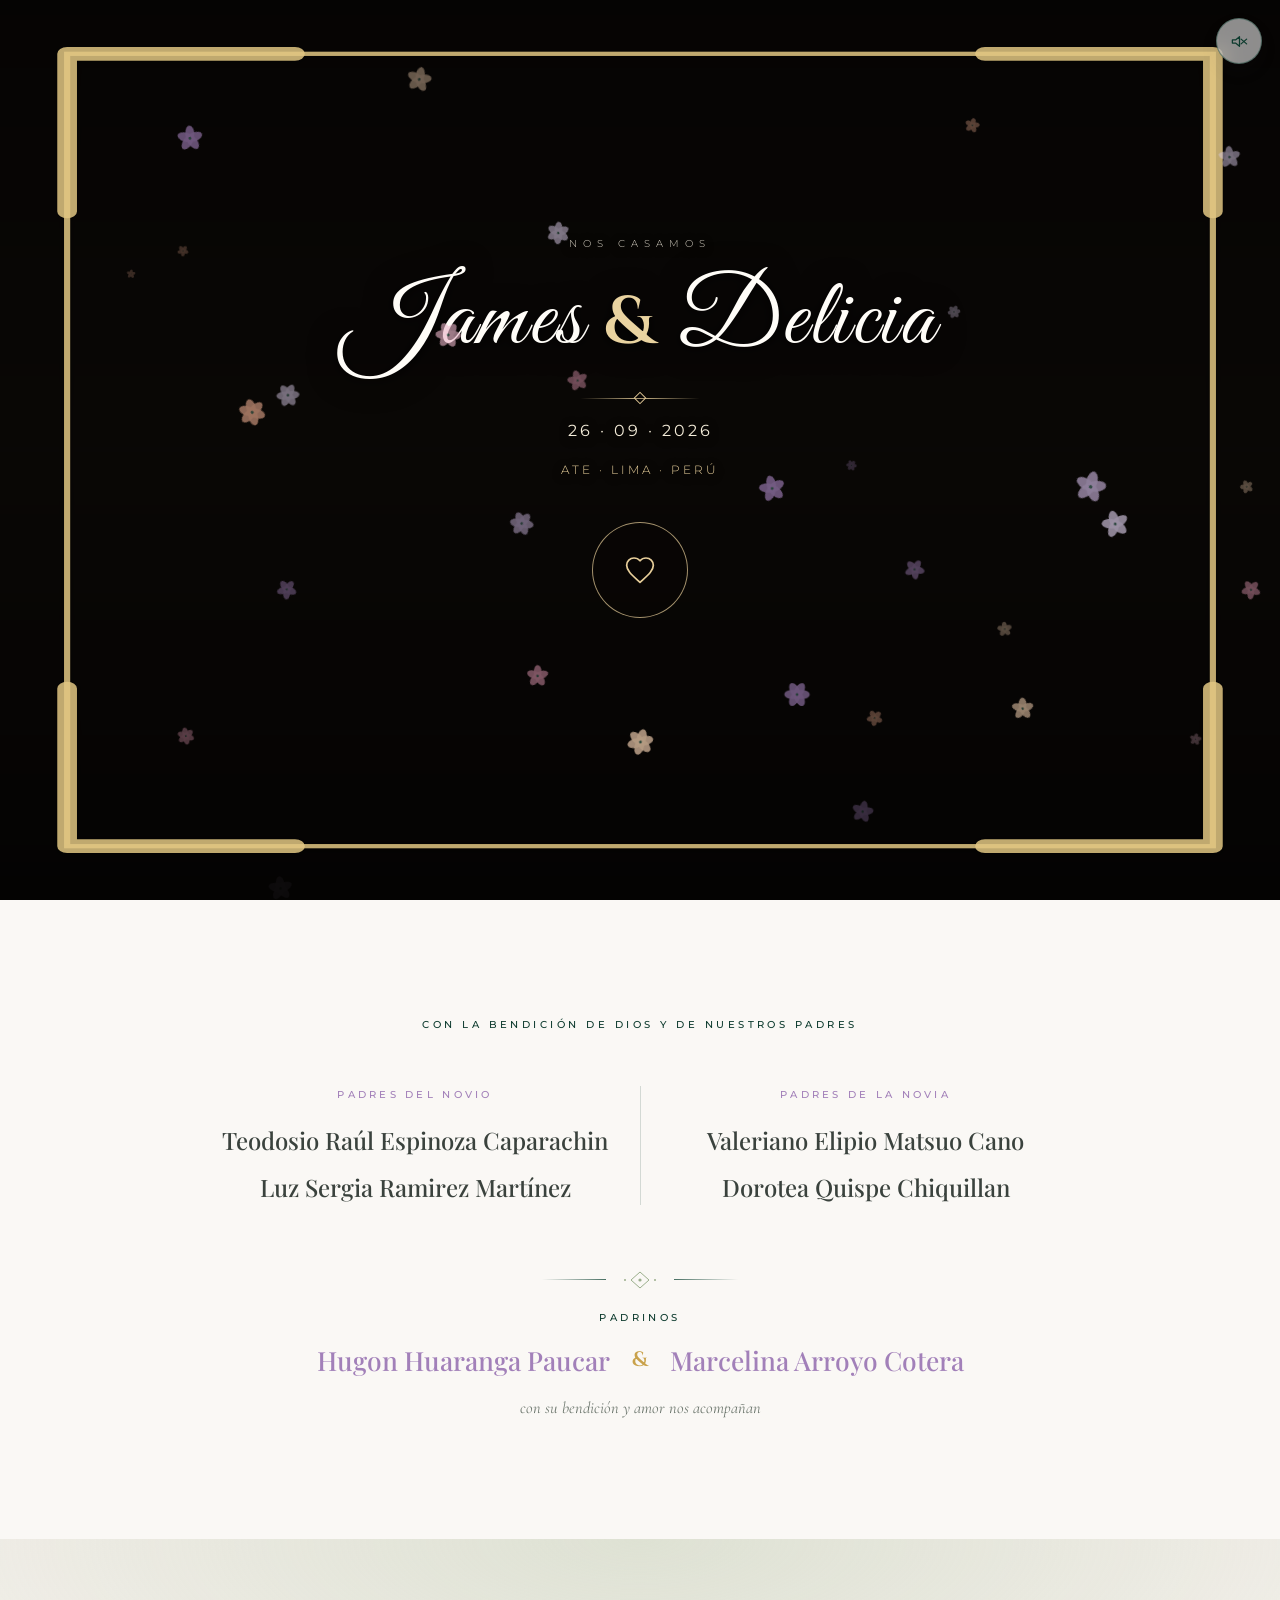
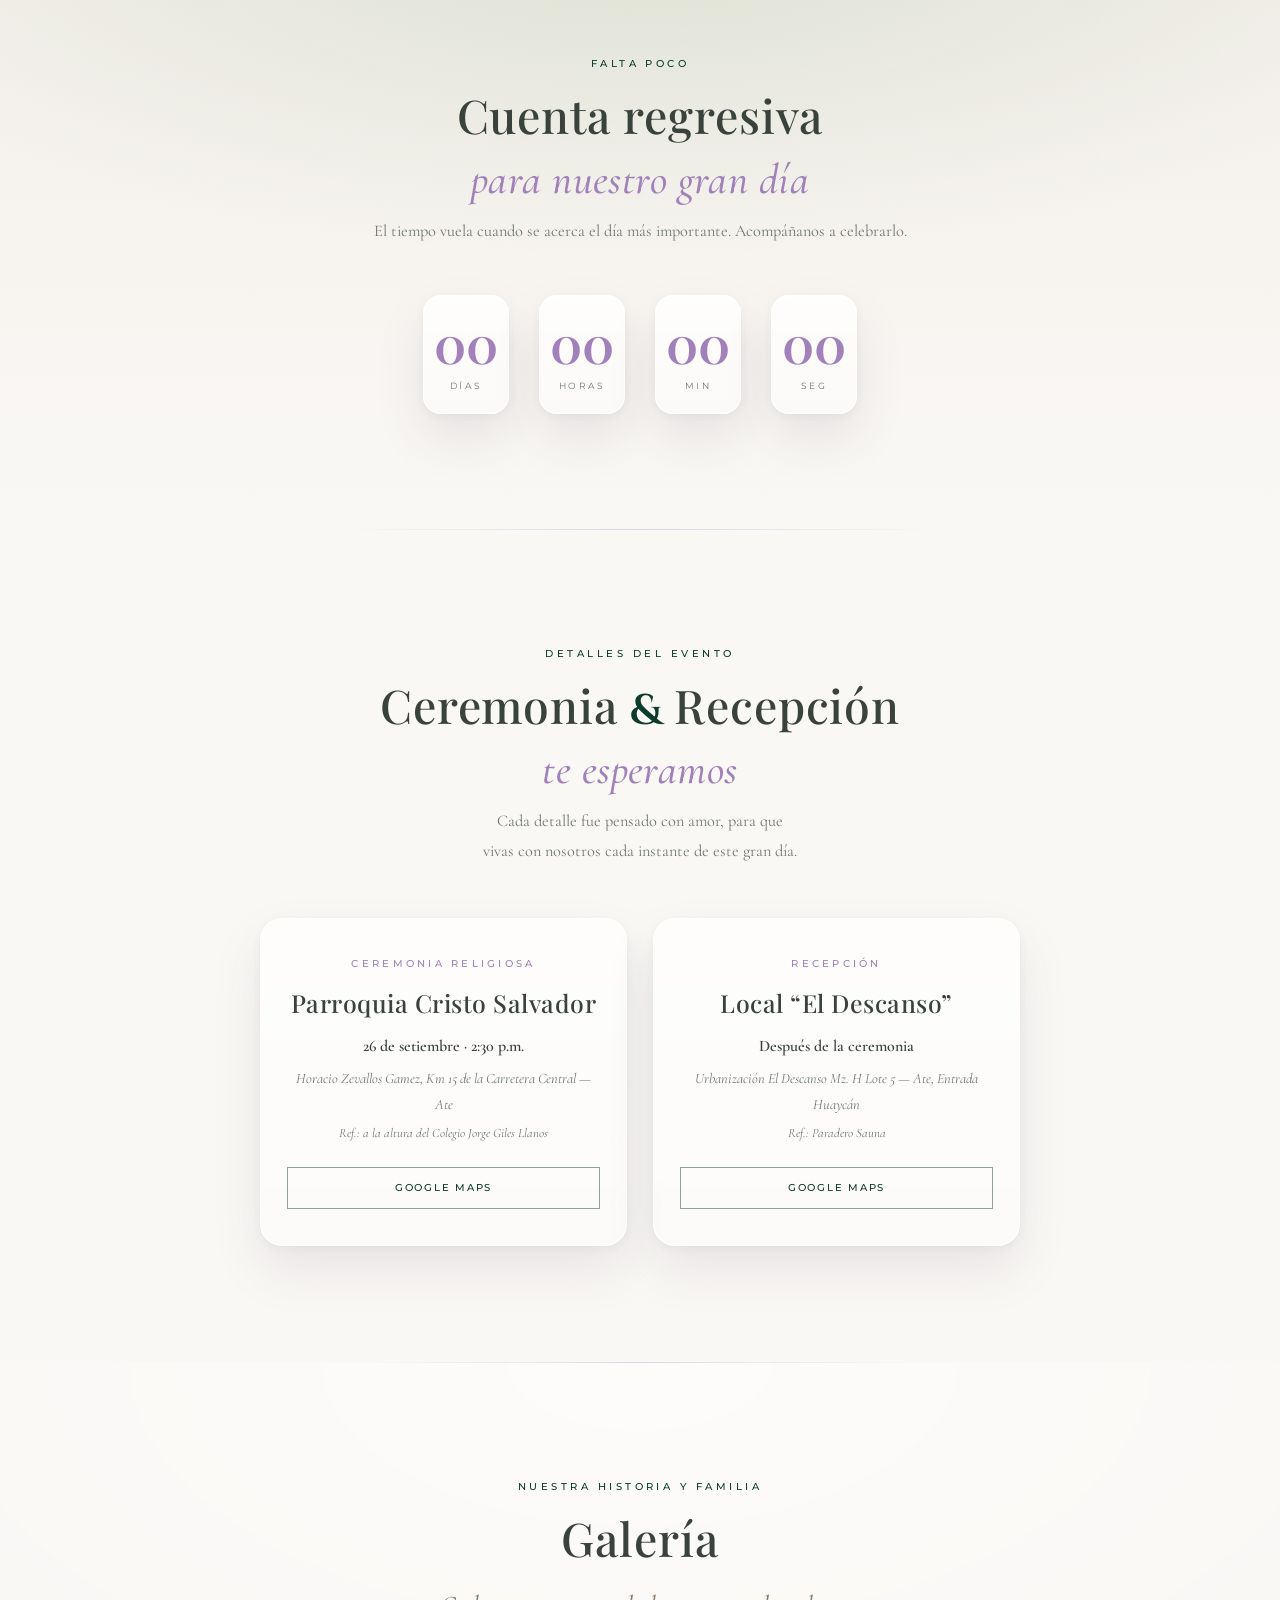
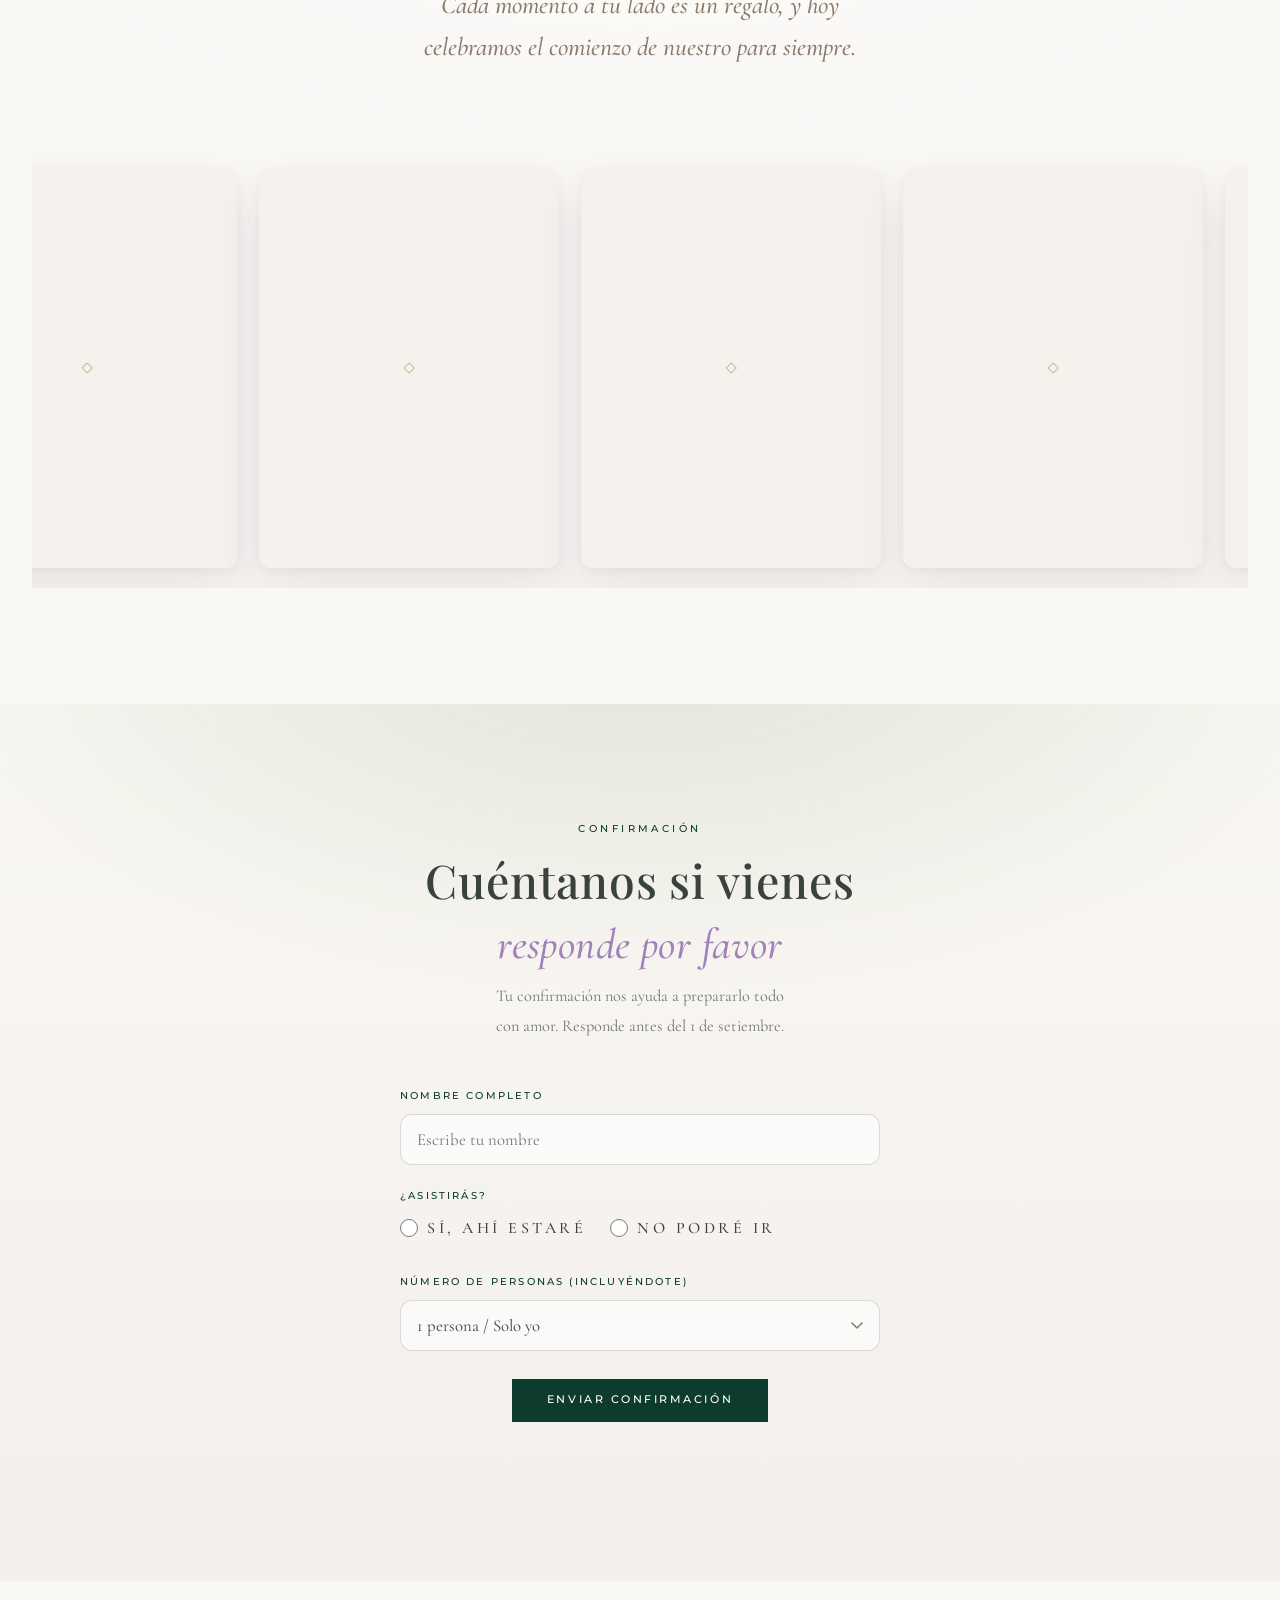
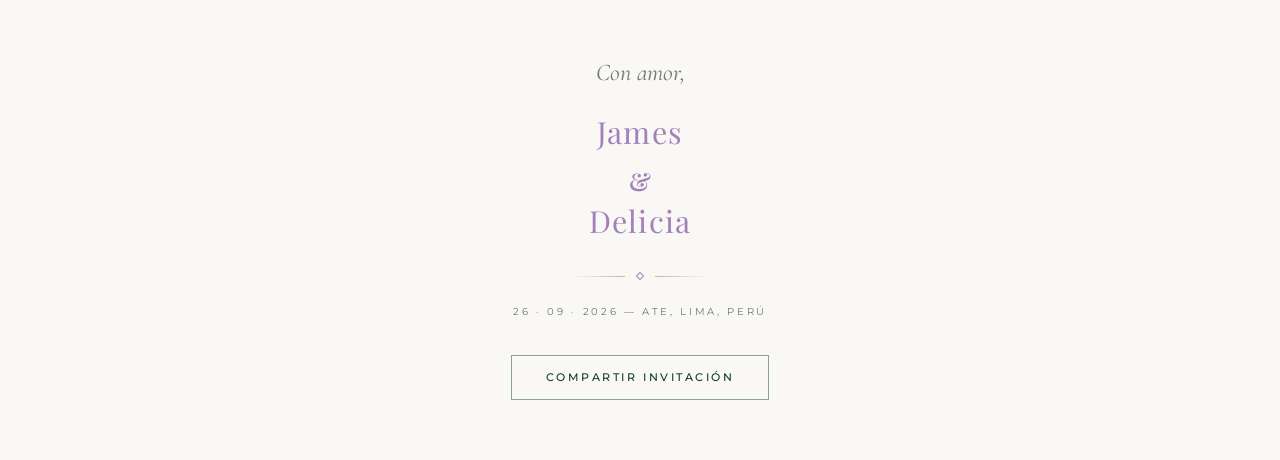
==== commit 60020cbe: "Add files via upload" ====
--- a/index.html
+++ b/index.html
@@ -2,190 +2,132 @@
 <html lang="es" class="locked">
 <head>
 <meta charset="UTF-8">
-<meta name="viewport" content="width=device-width, initial-scale=1.0">
-<title>James & Delicia · Nuestra Boda</title>
+<meta name="viewport" content="width=device-width, initial-scale=1.0, viewport-fit=cover">
+<title>James &amp; Delicia · Nuestra Boda</title>
 <meta name="description" content="Invitación de boda de James & Delicia · 26 de septiembre de 2026 · Ate, Lima, Perú. ¡Te esperamos!">
 <meta property="og:title" content="James & Delicia · Nuestra Boda">
 <meta property="og:description" content="Nos casamos el 26 de septiembre de 2026 en Ate, Lima. Acompáñanos a celebrar.">
 <meta property="og:type" content="website">
 <meta property="og:locale" content="es_PE">
 <meta property="og:image" content="https://images.unsplash.com/photo-1519741497674-611481863552?q=80&w=1200&auto=format&fit=crop">
-<meta name="theme-color" content="#7C5468">
+<meta name="theme-color" content="#FAF8F5">
 <link rel="preconnect" href="https://fonts.googleapis.com">
 <link rel="preconnect" href="https://fonts.gstatic.com" crossorigin>
-<link rel="preload" as="image" fetchpriority="high" href="https://images.unsplash.com/photo-1465495976277-4387d4b0b4c6?q=80&w=1600&auto=format&fit=crop">
-<link href="https://fonts.googleapis.com/css2?family=Allura&family=Bodoni+Moda:ital,opsz,wght@0,6..96,400;0,6..96,500;0,6..96,600;1,6..96,500&family=Cormorant+Garamond:ital,wght@0,400;0,500;0,600;1,400;1,500&family=Jost:wght@300;400;500&display=block" rel="stylesheet">
+<link href="https://fonts.googleapis.com/css2?family=Cinzel:wght@400;600&family=Great+Vibes&family=Cormorant+Garamond:ital,wght@0,400;0,500;0,600;1,400;1,500;1,600&family=Montserrat:wght@300;400;500;600&family=Playfair+Display:ital,wght@0,400;0,500;0,600;0,700;1,400;1,600&display=swap" rel="stylesheet">
+<link rel="preload" as="image" href="img/portada.jpg" fetchpriority="high">
 <link rel="stylesheet" href="styles.css">
 </head>
 <body class="locked">
 
-<svg width="0" height="0" style="position:absolute" aria-hidden="true">
-  <defs>
-    <linearGradient id="pRose" x1="0" y1="0" x2="0" y2="1">
-      <stop offset="0%" stop-color="#FBF0F2"/>
-      <stop offset="45%" stop-color="#F4C9D6"/>
-      <stop offset="100%" stop-color="#D68FAE"/>
-    </linearGradient>
-    <linearGradient id="pGold" x1="0" y1="0" x2="0" y2="1">
-      <stop offset="0%" stop-color="#FBF3E3"/>
-      <stop offset="45%" stop-color="#EED9AC"/>
-      <stop offset="100%" stop-color="#C9A05C"/>
-    </linearGradient>
-    <linearGradient id="pMalva" x1="0" y1="0" x2="0" y2="1">
-      <stop offset="0%" stop-color="#F3E8F0"/>
-      <stop offset="45%" stop-color="#E0C2DA"/>
-      <stop offset="100%" stop-color="#C096B8"/>
-    </linearGradient>
-    <g id="petalRose">
-      <path d="M12 1 C17.2 4.2 20.4 10 17.6 16 C15.4 20.2 13 22.4 12 22.6 C11 22.4 8.6 20.2 6.4 16 C3.6 10 6.8 4.2 12 1 Z" fill="url(#pRose)"/>
-      <path d="M12 4 C10.9 9 10.9 15 12 19" stroke="rgba(255,255,255,.55)" stroke-width=".8" fill="none" stroke-linecap="round"/>
-      <path d="M12 10 C10.3 11.2 9 12.8 8 14.6" stroke="rgba(255,255,255,.38)" stroke-width=".6" fill="none" stroke-linecap="round"/>
-      <path d="M12 10 C13.7 11.2 15 12.8 16 14.6" stroke="rgba(255,255,255,.38)" stroke-width=".6" fill="none" stroke-linecap="round"/>
-    </g>
-    <g id="petalGold">
-      <path d="M12 1 C17.2 4.2 20.4 10 17.6 16 C15.4 20.2 13 22.4 12 22.6 C11 22.4 8.6 20.2 6.4 16 C3.6 10 6.8 4.2 12 1 Z" fill="url(#pGold)"/>
-      <path d="M12 4 C10.9 9 10.9 15 12 19" stroke="rgba(255,255,255,.5)" stroke-width=".8" fill="none" stroke-linecap="round"/>
-    </g>
-    <g id="petalMalva">
-      <path d="M12 1 C17.2 4.2 20.4 10 17.6 16 C15.4 20.2 13 22.4 12 22.6 C11 22.4 8.6 20.2 6.4 16 C3.6 10 6.8 4.2 12 1 Z" fill="url(#pMalva)"/>
-      <path d="M12 4 C10.9 9 10.9 15 12 19" stroke="rgba(255,255,255,.5)" stroke-width=".8" fill="none" stroke-linecap="round"/>
-    </g>
-  </defs>
-</svg>
-
-<div class="bg-petals" aria-hidden="true">
-  <svg class="petal g" style="left:8%;animation-duration:19s;animation-delay:0s;"><use href="#petalGold"/></svg>
-  <svg class="petal m" style="left:22%;animation-duration:24s;animation-delay:3s;"><use href="#petalMalva"/></svg>
-  <svg class="petal g" style="left:36%;animation-duration:20s;animation-delay:7s;"><use href="#petalGold"/></svg>
-  <svg class="petal m" style="left:48%;animation-duration:26s;animation-delay:1.5s;"><use href="#petalMalva"/></svg>
-  <svg class="petal g" style="left:61%;animation-duration:18s;animation-delay:5s;"><use href="#petalGold"/></svg>
-  <svg class="petal m" style="left:73%;animation-duration:22s;animation-delay:9s;"><use href="#petalMalva"/></svg>
-  <svg class="petal g" style="left:86%;animation-duration:20s;animation-delay:2.5s;"><use href="#petalGold"/></svg>
-  <svg class="petal m" style="left:94%;animation-duration:25s;animation-delay:6s;"><use href="#petalMalva"/></svg>
+<!-- Lluvia de flores: lienzo fijo sobre toda la página (pointer-events none) -->
+<canvas id="petalCanvas" aria-hidden="true"></canvas>
+
+<!-- ============ PORTADA CINEMATOGRÁFICA ============ -->
+<div class="cover" id="cover">
+  <div class="cover-bg" aria-hidden="true"></div>
+  <div class="cover-veil" aria-hidden="true"></div>
+
+  <svg class="cover-frame" viewBox="0 0 100 100" preserveAspectRatio="none" aria-hidden="true">
+    <rect x="3.5" y="3.5" width="93" height="93" class="fr-line"/>
+    <path d="M22 3.5 H3.5 V22" class="fr-corner"/>
+    <path d="M78 3.5 H96.5 V22" class="fr-corner"/>
+    <path d="M22 96.5 H3.5 V78" class="fr-corner"/>
+    <path d="M78 96.5 H96.5 V78" class="fr-corner"/>
+  </svg>
+
+  <div class="cover-content">
+    <div class="cover-top">
+      <span class="cover-eyebrow">Nos casamos</span>
+      <h1 class="cover-names">James <span class="amp">&amp;</span> Delicia</h1>
+      <i class="cover-fleur" aria-hidden="true"></i>
+      <div class="cover-date">26 · 09 · 2026</div>
+      <div class="cover-place">Ate · Lima · Perú</div>
+    </div>
+
+    <div class="cover-bottom">
+      <button class="open-seal" id="openSeal" type="button" aria-label="Presionar para abrir la invitación">
+        <svg viewBox="0 0 24 24" fill="none" stroke="currentColor" stroke-width="1.3" stroke-linecap="round" stroke-linejoin="round" aria-hidden="true">
+          <path d="M12 21.35l-1.45-1.32C5.4 15.36 2 12.28 2 8.5 2 5.42 4.42 3 7.5 3c1.74 0 3.41.81 4.5 2.09C13.09 3.81 14.76 3 16.5 3 19.58 3 22 5.42 22 8.5c0 3.78-3.4 6.86-8.55 11.54L12 21.35z"/>
+        </svg>
+        <span class="os-pulse" aria-hidden="true"></span>
+        <span class="os-pulse os-pulse-2" aria-hidden="true"></span>
+      </button>
+      <div class="open-hint">Presionar para abrir</div>
+    </div>
+  </div>
 </div>
 
-<!-- ============ PORTADA DE APERTURA ============ -->
-<div class="cover" id="cover" role="button" tabindex="0" aria-label="Presionar para abrir la invitación">
-  <div class="cover-bg"></div>
-  <div class="cover-overlay"></div>
-  <div class="cover-vignette"></div>
-  <div class="cover-frame"></div>
-
-  <svg class="cover-corner tl" viewBox="0 0 120 120" fill="none" xmlns="http://www.w3.org/2000/svg">
-    <path d="M4 60 Q4 4 60 4" stroke="#D9BD8C" stroke-width="1.2"/>
-    <path d="M8 60 Q8 8 60 8" stroke="#D9BD8C" stroke-width=".6"/>
-    <path d="M26 60 Q26 26 60 26" stroke="#D9BD8C" stroke-width=".6"/>
-    <path d="M60 4 Q96 4 112 16" stroke="#D9BD8C" stroke-width="1"/>
-    <circle cx="60" cy="22" r="1.6" fill="#D9BD8C"/>
-    <circle cx="22" cy="60" r="1.6" fill="#D9BD8C"/>
-    <path d="M78 60 a 6 6 0 0 1 6 6" stroke="#D9BD8C" stroke-width=".8"/>
-  </svg>
-  <svg class="cover-corner tr" viewBox="0 0 120 120" fill="none" xmlns="http://www.w3.org/2000/svg">
-    <path d="M4 60 Q4 4 60 4" stroke="#D9BD8C" stroke-width="1.2"/>
-    <path d="M8 60 Q8 8 60 8" stroke="#D9BD8C" stroke-width=".6"/>
-    <path d="M26 60 Q26 26 60 26" stroke="#D9BD8C" stroke-width=".6"/>
-    <path d="M60 4 Q96 4 112 16" stroke="#D9BD8C" stroke-width="1"/>
-    <circle cx="60" cy="22" r="1.6" fill="#D9BD8C"/>
-    <circle cx="22" cy="60" r="1.6" fill="#D9BD8C"/>
-    <path d="M78 60 a 6 6 0 0 1 6 6" stroke="#D9BD8C" stroke-width=".8"/>
-  </svg>
-  <svg class="cover-corner bl" viewBox="0 0 120 120" fill="none" xmlns="http://www.w3.org/2000/svg">
-    <path d="M4 60 Q4 4 60 4" stroke="#D9BD8C" stroke-width="1.2"/>
-    <path d="M8 60 Q8 8 60 8" stroke="#D9BD8C" stroke-width=".6"/>
-    <path d="M26 60 Q26 26 60 26" stroke="#D9BD8C" stroke-width=".6"/>
-    <path d="M60 4 Q96 4 112 16" stroke="#D9BD8C" stroke-width="1"/>
-    <circle cx="60" cy="22" r="1.6" fill="#D9BD8C"/>
-    <circle cx="22" cy="60" r="1.6" fill="#D9BD8C"/>
-    <path d="M78 60 a 6 6 0 0 1 6 6" stroke="#D9BD8C" stroke-width=".8"/>
-  </svg>
-
-  <div class="petals" aria-hidden="true">
-    <svg class="petal" style="left:6%;animation-duration:11s;animation-delay:0s;"><use href="#petalRose"/></svg>
-    <svg class="petal" style="left:18%;animation-duration:14s;animation-delay:2s;"><use href="#petalRose"/></svg>
-    <svg class="petal" style="left:30%;animation-duration:12s;animation-delay:4s;"><use href="#petalRose"/></svg>
-    <svg class="petal" style="left:44%;animation-duration:15s;animation-delay:1s;"><use href="#petalRose"/></svg>
-    <svg class="petal" style="left:56%;animation-duration:11s;animation-delay:3s;"><use href="#petalRose"/></svg>
-    <svg class="petal" style="left:68%;animation-duration:13s;animation-delay:5s;"><use href="#petalRose"/></svg>
-    <svg class="petal" style="left:80%;animation-duration:12s;animation-delay:.5s;"><use href="#petalRose"/></svg>
-    <svg class="petal" style="left:90%;animation-duration:14s;animation-delay:2.5s;"><use href="#petalRose"/></svg>
-  </div>
-
-  <div class="cover-content">
-    <div class="cover-eyebrow">Nuestra Boda</div>
-    <h1>James<span class="amp">&amp;</span>Delicia</h1>
-    <div class="cover-divider"><i></i></div>
-    <div class="cover-date">26 · 09 · 2026</div>
-    <div class="cover-place">Ate · Lima · Perú</div>
-
-    <div class="cover-press">
-      <div class="invite-card">
-        <div class="invite-card-inner">
-          <div class="invite-script">James &amp; Delicia</div>
-          <div class="invite-rule"><i></i></div>
-          <div class="invite-cta">
-            <svg viewBox="0 0 24 24" fill="none" stroke="#9a7440" stroke-width="1.6" stroke-linecap="round" stroke-linejoin="round">
-              <path d="M4 6h16a1.5 1.5 0 0 1 1.5 1.5v9A1.5 1.5 0 0 1 20 18H4a1.5 1.5 0 0 1-1.5-1.5v-9A1.5 1.5 0 0 1 4 6z"/>
-              <path d="M2.5 8l9.5 6 9.5-6"/>
-            </svg>
-            <span>Presionar para abrir</span>
-          </div>
-        </div>
-        <div class="invite-seal">J&amp;D</div>
-      </div>
-    </div>
-  </div>
-</div>
+<!-- ============ PORTADA INTERIOR: NUESTRA HISTORIA ============ -->
+<section class="intro-hero" id="inicio">
+  <div class="intro-bg" aria-hidden="true"></div>
+  <div class="intro-veil" aria-hidden="true"></div>
+  <div class="intro-content">
+    <div class="intro-top">
+      <span class="intro-eyebrow">Nuestra historia</span>
+      <h1 class="intro-names">James <span class="amp">&amp;</span> Delicia</h1>
+      <i class="intro-fleur" aria-hidden="true"></i>
+    </div>
+    <div class="intro-bottom">
+      <p class="intro-frase">&ldquo;Nuestra historia no comienza hoy, se fortalece con el amor de quienes nos acompañan.&rdquo;</p>
+      <div class="intro-date">26 · 09 · 2026</div>
+      <div class="intro-place">Ate · Lima · Perú</div>
+    </div>
+  </div>
+</section>
 
 <!-- ============ MÚSICA DE FONDO ============ -->
 <!-- Canción: "Mi Destino" - Salsa Kids. El mp3 debe estar en la misma carpeta con este nombre -->
 <audio id="bgSong" loop preload="metadata">
   <source src="Mi Destino (Salsa Kids).mp3" type="audio/mpeg">
 </audio>
-<button class="music-toggle paused" id="musicToggle" aria-label="Reproducir canción">
-  <svg viewBox="0 0 24 24" fill="currentColor" aria-hidden="true"><path d="M9 3v10.55A4 4 0 1 0 11 17V7h6V3H9z"/></svg>
+<button class="music-widget paused" id="musicToggle" aria-label="Reproducir canción" aria-pressed="false">
+  <svg class="ic-note" viewBox="0 0 24 24" fill="currentColor" aria-hidden="true"><path d="M9 3v10.55A4 4 0 1 0 11 17V7h6V3H9z"/></svg>
+  <svg class="ic-mute" viewBox="0 0 24 24" fill="none" stroke="currentColor" stroke-width="1.6" stroke-linecap="round" stroke-linejoin="round" aria-hidden="true"><path d="M3 10v4h4l5 4V6L7 10H3z"/><line x1="21" y1="9" x2="14" y2="15"/><line x1="14" y1="9" x2="21" y2="15"/></svg>
 </button>
 
-<!-- ============ HERO ============ -->
-<section class="hero">
-  <div class="hero-slides">
-    <div class="hero-slide"></div>
-    <div class="hero-slide" data-bg="https://images.unsplash.com/photo-1515934751635-c81c6bc9a2d8?q=80&w=1600&auto=format&fit=crop"></div>
-    <div class="hero-slide" data-bg="https://images.unsplash.com/photo-1522673607200-164d1b6ce486?q=80&w=1600&auto=format&fit=crop"></div>
-  </div>
-  <div class="hero-overlay"></div>
-  <div class="hero-sheen"></div>
-  <svg class="hero-branch top-left" viewBox="0 0 200 60" fill="none" xmlns="http://www.w3.org/2000/svg">
-    <path d="M0 30 C 40 10, 80 50, 200 20" stroke="#B8935A" stroke-width="1.2"/>
-    <ellipse cx="30" cy="22" rx="9" ry="4" fill="#B8935A" transform="rotate(-20 30 22)"/>
-    <ellipse cx="60" cy="38" rx="9" ry="4" fill="#B8935A" transform="rotate(15 60 38)"/>
-    <ellipse cx="95" cy="20" rx="9" ry="4" fill="#B8935A" transform="rotate(-25 95 20)"/>
-    <ellipse cx="140" cy="35" rx="9" ry="4" fill="#B8935A" transform="rotate(10 140 35)"/>
-  </svg>
-  <svg class="hero-branch bottom-right" viewBox="0 0 200 60" fill="none" xmlns="http://www.w3.org/2000/svg">
-    <path d="M0 30 C 40 10, 80 50, 200 20" stroke="#B8935A" stroke-width="1.2"/>
-    <ellipse cx="30" cy="22" rx="9" ry="4" fill="#B8935A" transform="rotate(-20 30 22)"/>
-    <ellipse cx="60" cy="38" rx="9" ry="4" fill="#B8935A" transform="rotate(15 60 38)"/>
-    <ellipse cx="95" cy="20" rx="9" ry="4" fill="#B8935A" transform="rotate(-25 95 20)"/>
-    <ellipse cx="140" cy="35" rx="9" ry="4" fill="#B8935A" transform="rotate(10 140 35)"/>
-  </svg>
-
-  <div class="hero-content">
-    <div class="eyebrow reveal">Nos casamos</div>
-    <h1 class="reveal">James<span class="amp">&amp;</span>Delicia</h1>
-    <div class="date-line reveal">Sábado <strong>26</strong> de Setiembre, 2026</div>
-    <div class="lugar reveal">Ate, Lima, Perú</div>
-  </div>
-
-  <div class="scroll-cue reveal">Desliza ↓</div>
-</section>
-
-<!-- ============ COUNTDOWN ============ -->
+<!-- ============ PADRES Y PADRINOS ============ -->
+<section id="padres">
+  <div class="section-inner reveal section-wide">
+    <span class="eyebrow">Con la bendición de Dios y de nuestros padres</span>
+
+    <div class="parents-grid">
+      <div class="parents-col">
+        <span class="eyebrow small">Padres del novio</span>
+        <div class="parent-name">Teodosio Raúl Espinoza Caparachin</div>
+        <div class="parent-name">Luz Sergia Ramirez Martínez</div>
+      </div>
+      <div class="parents-col">
+        <span class="eyebrow small">Padres de la novia</span>
+        <div class="parent-name">Valeriano Elipio Matsuo Cano</div>
+        <div class="parent-name">Dorotea Quispe Chiquillan</div>
+      </div>
+    </div>
+
+    <div class="padrinos">
+      <div class="padrinos-frame" aria-hidden="true">
+        <svg viewBox="0 0 44 22" fill="none" xmlns="http://www.w3.org/2000/svg">
+          <path d="M22 3 L31 11 L22 19 L13 11 Z" stroke="#9AAE8B" stroke-width="1"/>
+          <circle cx="22" cy="11" r="1.6" fill="#9AAE8B"/>
+          <circle cx="7" cy="11" r="1" fill="#9AAE8B"/>
+          <circle cx="37" cy="11" r="1" fill="#9AAE8B"/>
+        </svg>
+      </div>
+      <span class="eyebrow">Padrinos</span>
+      <div class="padrinos-names">
+        <span class="padrino-name">Hugon Huaranga Paucar</span>
+        <span class="padrino-amp" aria-hidden="true">&amp;</span>
+        <span class="padrino-name">Marcelina Arroyo Cotera</span>
+      </div>
+      <p class="padrinos-sub">con su bendición y amor nos acompañan</p>
+    </div>
+  </div>
+</section>
+
+<!-- ============ CUENTA REGRESIVA ============ -->
 <section class="countdown-wrap">
-  <div class="countdown-photo" aria-hidden="true" data-bg="https://images.unsplash.com/photo-1606800052052-a08af7148866?q=80&w=1600&auto=format&fit=crop"></div>
   <div class="section-inner reveal">
-    <div class="eyebrow">Cuenta regresiva</div>
-    <h2>Falta poco<span class="script">para nuestro gran día</span></h2>
-    <div class="flourish" aria-hidden="true"><svg viewBox="0 0 160 14" fill="none" xmlns="http://www.w3.org/2000/svg"><path d="M0 7H58" stroke="#B8935A" stroke-width="1"/><path d="M102 7H160" stroke="#B8935A" stroke-width="1"/><path d="M80 7C73 3 68 6 80 7C92 6 87 3 80 7Z" stroke="#B8935A" stroke-width=".9"/><circle cx="80" cy="7" r="1.8" fill="#B8935A"/></svg></div>
+    <span class="eyebrow">Falta poco</span>
+    <h2>Cuenta regresiva <span class="accent">para nuestro gran día</span></h2>
     <p class="lede">El tiempo vuela cuando se acerca el día más importante. Acompáñanos a celebrarlo.</p>
     <div class="countdown" id="countdown">
       <div class="cell"><div class="num" id="cd-days">00</div><div class="lbl">Días</div></div>
@@ -196,302 +138,171 @@
   </div>
 </section>
 
-<!-- ============ ANILLOS ============ -->
-<div class="icon-row reveal">
-  <svg viewBox="0 0 64 32" fill="none" xmlns="http://www.w3.org/2000/svg">
-    <circle cx="24" cy="16" r="13" stroke="#B8935A" stroke-width="2"/>
-    <circle cx="40" cy="16" r="13" stroke="#B8935A" stroke-width="2"/>
-  </svg>
-</div>
-
-<!-- ============ CALENDARIO ============ -->
-<section>
-  <div class="floral-pattern"></div>
-  <div class="calendar-aura" aria-hidden="true"></div>
-  <div class="section-inner reveal">
-    <div class="eyebrow">Guarda la fecha</div>
-    <h2>Nuestro gran día<span class="script">se acerca</span></h2>
-    <div class="flourish" aria-hidden="true"><svg viewBox="0 0 160 14" fill="none" xmlns="http://www.w3.org/2000/svg"><path d="M0 7H58" stroke="#B8935A" stroke-width="1"/><path d="M102 7H160" stroke="#B8935A" stroke-width="1"/><path d="M80 7C73 3 68 6 80 7C92 6 87 3 80 7Z" stroke="#B8935A" stroke-width=".9"/><circle cx="80" cy="7" r="1.8" fill="#B8935A"/></svg></div>
-    <div class="calendar-card">
-      <div class="calendar-head">
-        <div class="calendar-month">Setiembre<span class="calendar-year">2026</span></div>
-      </div>
-      <div class="calendar-grid">
-        <div class="dow">Lu</div><div class="dow">Ma</div><div class="dow">Mi</div><div class="dow">Ju</div><div class="dow">Vi</div><div class="dow">Sa</div><div class="dow">Do</div>
-        <div class="day empty"></div><div class="day">1</div><div class="day">2</div><div class="day">3</div><div class="day">4</div><div class="day">5</div><div class="day">6</div>
-        <div class="day">7</div><div class="day">8</div><div class="day">9</div><div class="day">10</div><div class="day">11</div><div class="day">12</div><div class="day">13</div>
-        <div class="day">14</div><div class="day">15</div><div class="day">16</div><div class="day">17</div><div class="day">18</div><div class="day">19</div><div class="day">20</div>
-        <div class="day">21</div><div class="day">22</div><div class="day">23</div><div class="day">24</div><div class="day">25</div><div class="day highlight">26</div><div class="day">27</div>
-        <div class="day">28</div><div class="day">29</div><div class="day">30</div><div class="day empty"></div><div class="day empty"></div><div class="day empty"></div><div class="day empty"></div>
-      </div>
-      <div class="calendar-note"><b>26</b> &mdash; nuestro gran día</div>
-    </div>
-  </div>
-</section>
-
-<!-- ============ PADRES Y PADRINOS ============ -->
-<section>
-  <div class="floral-pattern"></div>
-  <div class="section-inner reveal section-wide">
-    <div class="eyebrow">Con la bendición de Dios y de nuestros padres</div>
-
-    <div class="parents-grid">
-      <div class="parents-col">
-        <span class="eyebrow">Padres del novio</span>
-        <div class="parent-name">Teodosio Raúl Espinoza Caparachin</div>
-        <div class="parent-name">Luz Sergia Ramirez Martinez</div>
-      </div>
-      <div class="parents-col">
-        <span class="eyebrow">Padres de la novia</span>
-        <div class="parent-name">Valeriano Matsuo Cano</div>
-        <div class="parent-name">Dorotea Quispe Chiquillan</div>
-      </div>
-    </div>
-
-    <div class="padrinos-card">
-      <div class="padrinos-frame" aria-hidden="true">
-        <svg viewBox="0 0 44 22" fill="none" xmlns="http://www.w3.org/2000/svg">
-          <path d="M22 3 L31 11 L22 19 L13 11 Z" stroke="#B8935A" stroke-width="1"/>
-          <circle cx="22" cy="11" r="1.6" fill="#B8935A"/>
-          <circle cx="7" cy="11" r="1" fill="#B8935A"/>
-          <circle cx="37" cy="11" r="1" fill="#B8935A"/>
-        </svg>
-      </div>
-      <span class="eyebrow">Padrinos</span>
-      <div class="padrinos-names">
-        <span class="padrino-name">Hugon Huaranga Paucar</span>
-        <span class="padrino-amp">&amp;</span>
-        <span class="padrino-name">Marcelina Arroyo Cotera</span>
-      </div>
-      <p class="padrinos-sub">con su bendición y amor nos acompañan</p>
-    </div>
-  </div>
-</section>
-
-<!-- ============ COPAS ============ -->
-<div class="icon-row reveal">
-  <svg class="clink-copas" viewBox="0 0 150 92" fill="none" xmlns="http://www.w3.org/2000/svg">
-    <defs>
-      <linearGradient id="goldFill" x1="0" y1="0" x2="0" y2="1">
-        <stop offset="0" stop-color="#F0DFB2"/>
-        <stop offset=".55" stop-color="#C9A15B"/>
-        <stop offset="1" stop-color="#8F6A2E"/>
-      </linearGradient>
-      <linearGradient id="glassSheen" x1="0" y1="0" x2="1" y2="0">
-        <stop offset="0" stop-color="rgba(240,223,178,0)" stop-opacity="0"/>
-        <stop offset=".5" stop-color="rgba(255,255,255,.75)"/>
-        <stop offset="1" stop-color="rgba(240,223,178,0)" stop-opacity="0"/>
-      </linearGradient>
-      <linearGradient id="champagne" x1="0" y1="0" x2="0" y2="1">
-        <stop offset="0" stop-color="#F9E9B8"/>
-        <stop offset=".55" stop-color="#E8C87E"/>
-        <stop offset="1" stop-color="#C9A15B"/>
-      </linearGradient>
-      <radialGradient id="glowClink" cx="50%" cy="50%" r="50%">
-        <stop offset="0" stop-color="#F6E2B0" stop-opacity=".95"/>
-        <stop offset="1" stop-color="#F6E2B0" stop-opacity="0"/>
-      </radialGradient>
-    </defs>
-
-    <ellipse cx="75" cy="73" rx="34" ry="3.2" fill="rgba(64,42,52,.14)"/>
-
-    <g class="copa copa-l">
-      <ellipse cx="45" cy="13" rx="14" ry="2.2" fill="none" stroke="url(#goldFill)" stroke-width="1"/>
-      <path d="M31 13 C31 24.5 39 30.5 41.5 34 C42.5 35.2 43.6 35.6 45 35.6 C46.4 35.6 47.5 35.2 48.5 34 C51 30.5 59 24.5 59 13 Z" stroke="url(#goldFill)" stroke-width="1.4" fill="rgba(201,161,91,.10)"/>
-      <path d="M34 23 C34 28.5 40 32.8 42.5 34.4 C43.6 35 44.5 35.4 45 35.4 C45.5 35.4 46.4 35 47.5 34.4 C50 32.8 56 28.5 56 23 C54.5 25.2 50.5 26.8 45 26.8 C39.5 26.8 35.5 25.2 34 23 Z" fill="url(#champagne)" opacity=".9"/>
-      <path d="M35.5 22.6 C39 24.8 51 24.8 54.5 22.6" stroke="#FFF7DF" stroke-width="1" fill="none" opacity=".8"/>
-      <path d="M56.5 15.5 C56.5 21 51.5 26.5 49.2 30 L47 29.6 C49.2 26 53.8 20.6 53.8 15.6 Z" fill="url(#glassSheen)" opacity=".55"/>
-      <path d="M33.5 15.5 C33.5 21 38.5 26.5 40.8 30 L43 29.6 C40.8 26 36.2 20.6 36.2 15.6 Z" fill="url(#glassSheen)" opacity=".3"/>
-      <line x1="45" y1="35.6" x2="45" y2="70" stroke="url(#goldFill)" stroke-width="1.4"/>
-      <ellipse cx="45" cy="70" rx="11" ry="2.2" fill="url(#goldFill)"/>
-      <path d="M34 70 C34 72 56 72 56 70" stroke="url(#goldFill)" stroke-width=".8" fill="none" opacity=".55"/>
-      <circle class="bubble" cx="40" cy="26.5" r=".9" fill="#F6E2B0"/>
-      <circle class="bubble" cx="48" cy="25.5" r="1" fill="#F6E2B0"/>
-      <circle class="bubble" cx="44.5" cy="27.5" r=".8" fill="#F6E2B0"/>
-    </g>
-
-    <g class="copa copa-r">
-      <ellipse cx="105" cy="13" rx="14" ry="2.2" fill="none" stroke="url(#goldFill)" stroke-width="1"/>
-      <path d="M119 13 C119 24.5 111 30.5 108.5 34 C107.5 35.2 106.4 35.6 105 35.6 C103.6 35.6 102.5 35.2 101.5 34 C99 30.5 91 24.5 91 13 Z" stroke="url(#goldFill)" stroke-width="1.4" fill="rgba(201,161,91,.10)"/>
-      <path d="M116 23 C116 28.5 110 32.8 107.5 34.4 C106.4 35 105.5 35.4 105 35.4 C104.5 35.4 103.6 35 102.5 34.4 C100 32.8 94 28.5 94 23 C95.5 25.2 99.5 26.8 105 26.8 C110.5 26.8 114.5 25.2 116 23 Z" fill="url(#champagne)" opacity=".9"/>
-      <path d="M114.5 22.6 C111 24.8 99 24.8 95.5 22.6" stroke="#FFF7DF" stroke-width="1" fill="none" opacity=".8"/>
-      <path d="M93.5 15.5 C93.5 21 98.5 26.5 100.8 30 L103 29.6 C100.8 26 96.2 20.6 96.2 15.6 Z" fill="url(#glassSheen)" opacity=".55"/>
-      <path d="M116.5 15.5 C116.5 21 111.5 26.5 109.2 30 L107 29.6 C109.2 26 113.8 20.6 113.8 15.6 Z" fill="url(#glassSheen)" opacity=".3"/>
-      <line x1="105" y1="35.6" x2="105" y2="70" stroke="url(#goldFill)" stroke-width="1.4"/>
-      <ellipse cx="105" cy="70" rx="11" ry="2.2" fill="url(#goldFill)"/>
-      <path d="M94 70 C94 72 116 72 116 70" stroke="url(#goldFill)" stroke-width=".8" fill="none" opacity=".55"/>
-      <circle class="bubble" cx="110" cy="26.5" r=".9" fill="#F6E2B0"/>
-      <circle class="bubble" cx="102" cy="25.5" r="1" fill="#F6E2B0"/>
-      <circle class="bubble" cx="105.5" cy="27.5" r=".8" fill="#F6E2B0"/>
-    </g>
-
-    <circle class="clink-glow" cx="75" cy="13" r="14" fill="url(#glowClink)"/>
-    <circle class="spark" cx="72" cy="11" r="1.5" fill="#F0DFB2" style="--dx:-7px;--dy:-9px;"/>
-    <circle class="spark" cx="79" cy="10" r="1.2" fill="#F0DFB2" style="--dx:8px;--dy:-8px;"/>
-    <circle class="spark" cx="75" cy="6" r="1.3" fill="#F0DFB2" style="--dx:0px;--dy:-11px;"/>
-    <circle class="spark" cx="69" cy="15" r="1.1" fill="#F0DFB2" style="--dx:-9px;--dy:-3px;"/>
-  </svg>
-</div>
-
-<!-- ============ DETALLES ============ -->
-<section>
-  <div class="floral-pattern"></div>
-  <div class="section-inner reveal">
-    <div class="eyebrow">Detalles del evento</div>
-    <h2>Ceremonia &amp; Recepción<span class="script">te esperamos</span></h2>
-    <div class="flourish" aria-hidden="true"><svg viewBox="0 0 160 14" fill="none" xmlns="http://www.w3.org/2000/svg"><path d="M0 7H58" stroke="#B8935A" stroke-width="1"/><path d="M102 7H160" stroke="#B8935A" stroke-width="1"/><path d="M80 7C73 3 68 6 80 7C92 6 87 3 80 7Z" stroke="#B8935A" stroke-width=".9"/><circle cx="80" cy="7" r="1.8" fill="#B8935A"/></svg></div>
-    <div class="details-grid">
-      <div class="detail-card">
-        <svg class="card-icon" viewBox="0 0 40 44" fill="none" xmlns="http://www.w3.org/2000/svg">
-          <path d="M20 2 L20 10" stroke="#B8935A" stroke-width="1.6"/>
-          <path d="M16 6 H24" stroke="#B8935A" stroke-width="1.6"/>
-          <path d="M20 10 L34 21 H6 Z" stroke="#B8935A" stroke-width="1.6"/>
-          <rect x="8" y="21" width="24" height="19" stroke="#B8935A" stroke-width="1.6"/>
-          <rect x="17" y="29" width="6" height="11" stroke="#B8935A" stroke-width="1.4"/>
-        </svg>
-        <span class="eyebrow">Ceremonia religiosa</span>
-        <h3>Parroquia Cristo Salvador</h3>
-        <div class="when">26 de setiembre · 2:30 p.m.</div>
-        <div class="where">Horacio Zevallos Gamez, Km 15 de la Carretera Central — Ate<br>Ref.: a la altura del Colegio Jorge Giles Llanos</div>
-      </div>
-      <div class="detail-card">
-        <svg class="card-icon" viewBox="0 0 60 26" fill="none" xmlns="http://www.w3.org/2000/svg">
-          <path d="M2 4 Q30 24 58 4" stroke="#B8935A" stroke-width="1.4"/>
-          <circle cx="9" cy="9" r="2" fill="#B8935A"/>
-          <circle cx="22" cy="17" r="2" fill="#B8935A"/>
-          <circle cx="34" cy="19" r="2" fill="#B8935A"/>
-          <circle cx="46" cy="14" r="2" fill="#B8935A"/>
-          <circle cx="56" cy="6" r="2" fill="#B8935A"/>
-        </svg>
-        <span class="eyebrow">Recepción</span>
-        <h3>Local &quot;El Descanso&quot;</h3>
-        <div class="when">Después de la ceremonia</div>
-        <div class="where">Urbanización El Descanso Mz. H Lote 5 — Ate, Entrada Huaycán<br>Ref.: Paradero Sauna</div>
-      </div>
-    </div>
-  </div>
-</section>
-
-<!-- ============ UBICACIÓN ============ -->
+<!-- ============ DETALLE DEL EVENTO ============ -->
 <section>
   <div class="section-inner reveal">
-    <div class="eyebrow">Cómo llegar</div>
-    <h2>Ubicación<span class="script">te guiamos</span></h2>
-    <div class="flourish" aria-hidden="true"><svg viewBox="0 0 160 14" fill="none" xmlns="http://www.w3.org/2000/svg"><path d="M0 7H58" stroke="#B8935A" stroke-width="1"/><path d="M102 7H160" stroke="#B8935A" stroke-width="1"/><path d="M80 7C73 3 68 6 80 7C92 6 87 3 80 7Z" stroke="#B8935A" stroke-width=".9"/><circle cx="80" cy="7" r="1.8" fill="#B8935A"/></svg></div>
-    <p class="lede">Puedes ver el mapa de cada local o abrirlo directamente en Google Maps.</p>
-
-    <div class="loc-block">
-      <svg class="loc-icon" viewBox="0 0 40 44" fill="none" xmlns="http://www.w3.org/2000/svg">
-        <path d="M20 2 L20 10" stroke="#B8935A" stroke-width="1.6"/>
-        <path d="M16 6 H24" stroke="#B8935A" stroke-width="1.6"/>
-        <path d="M20 10 L34 21 H6 Z" stroke="#B8935A" stroke-width="1.6"/>
-        <rect x="8" y="21" width="24" height="19" stroke="#B8935A" stroke-width="1.6"/>
-        <rect x="17" y="29" width="6" height="11" stroke="#B8935A" stroke-width="1.4"/>
-      </svg>
-      <h3 class="loc-title">Ceremonia religiosa</h3>
-      <p class="lede loc-desc">Parroquia Cristo Salvador — Km 15 de la Carretera Central, Ate</p>
-      <div class="map-frame">
-        <iframe loading="lazy" src="https://www.google.com/maps?q=Parroquia+Cristo+Salvador+Km+15+Carretera+Central+Ate+Lima&output=embed"></iframe>
-      </div>
-      <a class="btn" href="https://maps.google.com/?q=Parroquia+Cristo+Salvador+Km+15+Carretera+Central+Ate+Lima" target="_blank" rel="noopener">Ver iglesia en Google Maps</a>
-    </div>
-
-    <div class="loc-block">
-      <svg class="loc-icon" viewBox="0 0 60 26" fill="none" xmlns="http://www.w3.org/2000/svg">
-        <path d="M2 4 Q30 24 58 4" stroke="#B8935A" stroke-width="1.4"/>
-        <circle cx="9" cy="9" r="2" fill="#B8935A"/>
-        <circle cx="22" cy="17" r="2" fill="#B8935A"/>
-        <circle cx="34" cy="19" r="2" fill="#B8935A"/>
-        <circle cx="46" cy="14" r="2" fill="#B8935A"/>
-        <circle cx="56" cy="6" r="2" fill="#B8935A"/>
-      </svg>
-      <h3 class="loc-title">Local de recepción</h3>
-      <p class="lede loc-desc">Local &quot;El Descanso&quot; — Urb. El Descanso Mz. H Lote 5, Entrada Huaycán, Ate</p>
-      <div class="map-frame">
-        <iframe loading="lazy" src="https://www.google.com/maps?q=Urbanizacion+El+Descanso+Mz+H+Lote+5+Huaycan+Ate+Lima&output=embed"></iframe>
-      </div>
-      <a class="btn" href="https://maps.google.com/?q=Urbanizacion+El+Descanso+Mz+H+Lote+5+Huaycan+Ate+Lima" target="_blank" rel="noopener">Ver local en Google Maps</a>
-    </div>
-  </div>
-</section>
-
-<!-- ============ GALERÍA ============ -->
-<section>
-  <div class="floral-pattern"></div>
+    <span class="eyebrow">Detalles del evento</span>
+    <h2>Ceremonia <span class="amp-inline">&amp;</span> Recepción <span class="accent">te esperamos</span></h2>
+    <p class="lede">Cada detalle fue pensado con amor, para que vivas con nosotros cada instante de este gran día.</p>
+
+    <div class="details-grid">
+      <article class="detail-card glass">
+        <span class="eyebrow small">Ceremonia religiosa</span>
+        <h3 class="venue">Parroquia Cristo Salvador</h3>
+        <p class="when">26 de setiembre · 2:30 p.m.</p>
+        <p class="where">Horacio Zevallos Gamez, Km 15 de la Carretera Central — Ate<br>
+          <small>Ref.: a la altura del Colegio Jorge Giles Llanos</small></p>
+        <div class="map-actions">
+          <a class="btn tiny" href="https://www.google.com/maps/search/?api=1&query=Parroquia+Cristo+Salvador+Km+15+Carretera+Central+Ate+Lima" target="_blank" rel="noopener">Google Maps</a>
+        </div>
+      </article>
+
+      <article class="detail-card glass">
+        <span class="eyebrow small">Recepción</span>
+        <h3 class="venue">Local &ldquo;El Descanso&rdquo;</h3>
+        <p class="when">Después de la ceremonia</p>
+        <p class="where">Urbanización El Descanso Mz. H Lote 5 — Ate, Entrada Huaycán<br>
+          <small>Ref.: Paradero Sauna</small></p>
+        <div class="map-actions">
+          <a class="btn tiny" href="https://www.google.com/maps/search/?api=1&query=Urbanizacion+El+Descanso+Mz+H+Lote+5+Huaycan+Ate+Lima" target="_blank" rel="noopener">Google Maps</a>
+        </div>
+      </article>
+    </div>
+  </div>
+</section>
+
+<!-- ============ NUESTRA HISTORIA Y FAMILIA · CARRUSEL DE FOTOS ============ -->
+<section class="gallery-wrap" id="album">
   <div class="section-inner reveal">
-    <div class="eyebrow">Nosotros</div>
-    <h2>Galería<span class="script">nuestros momentos</span></h2>
-    <div class="flourish" aria-hidden="true"><svg viewBox="0 0 160 14" fill="none" xmlns="http://www.w3.org/2000/svg"><path d="M0 7H58" stroke="#B8935A" stroke-width="1"/><path d="M102 7H160" stroke="#B8935A" stroke-width="1"/><path d="M80 7C73 3 68 6 80 7C92 6 87 3 80 7Z" stroke="#B8935A" stroke-width=".9"/><circle cx="80" cy="7" r="1.8" fill="#B8935A"/></svg></div>
-    <div class="gallery-grid">
-      <div class="ph"><img src="https://images.unsplash.com/photo-1515934751635-c81c6bc9a2d8?q=80&w=800&auto=format&fit=crop" alt="Pareja bailando" loading="lazy" decoding="async" fetchpriority="low" onerror="this.remove()"><span class="cap">Bailando juntos</span></div>
-      <div class="ph"><img src="https://images.unsplash.com/photo-1606800052052-a08af7148866?q=80&w=800&auto=format&fit=crop" alt="Novios" loading="lazy" decoding="async" fetchpriority="low" onerror="this.remove()"><span class="cap">El gran día</span></div>
-      <div class="ph"><img src="https://images.unsplash.com/photo-1522673607200-164d1b6ce486?q=80&w=800&auto=format&fit=crop" alt="Pareja enamorada" loading="lazy" decoding="async" fetchpriority="low" onerror="this.remove()"><span class="cap">Enamorados</span></div>
-    </div>
-    <div class="gallery-note">Reemplaza estas fotos con las imágenes de ustedes</div>
-  </div>
-</section>
-
-<!-- ============ CÓDIGO DE VESTIMENTA ============ -->
-<section class="dress-wrap">
-  <div class="section-inner reveal">
-    <div class="eyebrow">Código de vestimenta</div>
-    <h2>Formal / Elegante<span class="script">dress code</span></h2>
-    <div class="flourish" aria-hidden="true"><svg viewBox="0 0 160 14" fill="none" xmlns="http://www.w3.org/2000/svg"><path d="M0 7H58" stroke="#B8935A" stroke-width="1"/><path d="M102 7H160" stroke="#B8935A" stroke-width="1"/><path d="M80 7C73 3 68 6 80 7C92 6 87 3 80 7Z" stroke="#B8935A" stroke-width=".9"/><circle cx="80" cy="7" r="1.8" fill="#B8935A"/></svg></div>
-    <p class="lede">Pedimos a nuestros invitados vestir de etiqueta formal. Sugerimos evitar los colores reservados para la novia.</p>
-    <div class="palette">
-      <span style="background:#7C5468"></span>
-      <span style="background:#B8935A"></span>
-      <span style="background:#C9A6B8"></span>
-      <span style="background:#402A34"></span>
-    </div>
-    <p class="lede" style="margin-top:14px;font-size:.82rem;">Colores prohibidos: blanco y marfil (ivory), reservados para la novia</p>
-  </div>
-</section>
+    <span class="eyebrow">Nuestra historia y familia</span>
+    <h2>Galería</h2>
+    <p class="lede lede-script">Cada momento a tu lado es un regalo, y hoy celebramos el comienzo de nuestro para siempre.</p>
+  </div>
+
+  <div class="carousel reveal">
+    <!--
+      CARRUSEL MANUAL — 8 a 12 fotos principales de la pareja y la familia.
+      Reemplaza cada ruta img/foto-N.jpg por la de tu fotografía final.
+      Para añadir o quitar fotos, duplica o elimina una tarjeta completa:
+      el carrusel y el visor se ajustan de forma automática.
+    -->
+    <div class="carousel-viewport" id="galleryViewport">
+      <div class="carousel-track" id="galleryTrack">
+        <figure class="photo-card" data-caption="El comienzo de un sueño">
+          <img src="img/foto-1.jpg" alt="James & Delicia — Foto 1" loading="lazy" decoding="async">
+        </figure>
+        <figure class="photo-card" data-caption="Una historia escrita con amor">
+          <img src="img/foto-2.jpg" alt="James & Delicia — Foto 2" loading="lazy" decoding="async">
+        </figure>
+        <figure class="photo-card" data-caption="Dos corazones, un solo camino">
+          <img src="img/foto-3.jpg" alt="James & Delicia — Foto 3" loading="lazy" decoding="async">
+        </figure>
+        <figure class="photo-card" data-caption="La familia que nos rodea">
+          <img src="img/foto-4.jpg" alt="James & Delicia — Foto 4" loading="lazy" decoding="async">
+        </figure>
+        <figure class="photo-card" data-caption="Siempre tú y yo">
+          <img src="img/foto-5.jpg" alt="James & Delicia — Foto 5" loading="lazy" decoding="async">
+        </figure>
+        <figure class="photo-card" data-caption="El mejor día">
+          <img src="img/foto-6.jpg" alt="James & Delicia — Foto 6" loading="lazy" decoding="async">
+        </figure>
+        <figure class="photo-card" data-caption="Rincones de nuestra historia">
+          <img src="img/foto-7.jpg" alt="James & Delicia — Foto 7" loading="lazy" decoding="async">
+        </figure>
+        <figure class="photo-card" data-caption="Caminando hacia el futuro">
+          <img src="img/foto-8.jpg" alt="James & Delicia — Foto 8" loading="lazy" decoding="async">
+        </figure>
+        <figure class="photo-card" data-caption="Bailando bajo la luna">
+          <img src="img/foto-9.jpg" alt="James & Delicia — Foto 9" loading="lazy" decoding="async">
+        </figure>
+      </div>
+    </div>
+    <button class="carousel-nav prev" id="galleryPrev" type="button" aria-label="Foto anterior">‹</button>
+    <button class="carousel-nav next" id="galleryNext" type="button" aria-label="Foto siguiente">›</button>
+  </div>
+</section>
+
+<!-- ============ VISOR LIGHTBOX (pantalla completa) ============ -->
+<div class="lightbox" id="lightbox" role="dialog" aria-modal="true" aria-label="Visor de fotografías">
+  <button class="lb-close" id="lbClose" type="button" aria-label="Cerrar visor">×</button>
+  <button class="lb-nav lb-prev" id="lbPrev" type="button" aria-label="Fotografía anterior">‹</button>
+  <div class="lb-stage">
+    <figure class="lb-figure">
+      <img class="lb-img" id="lbImg" src="" alt="">
+      <figcaption class="lb-cap"><span id="lbCap"></span></figcaption>
+    </figure>
+  </div>
+  <button class="lb-nav lb-next" id="lbNext" type="button" aria-label="Fotografía siguiente">›</button>
+  <div class="lb-count"><span id="lbCount">1</span> / <span id="lbTotal"></span></div>
+</div>
 
 <!-- ============ RSVP ============ -->
 <section class="rsvp-wrap" id="rsvp">
-  <div class="rsvp-photo" aria-hidden="true" data-bg="https://images.unsplash.com/photo-1519225421980-715cb0215aed?q=80&w=1600&auto=format&fit=crop"></div>
-  <div class="rsvp-overlay"></div>
   <div class="section-inner reveal">
-    <div class="eyebrow">Confirmación</div>
-    <h2>Cuéntanos si vienes<span class="script">responde por favor</span></h2>
-    <div class="flourish" aria-hidden="true"><svg viewBox="0 0 160 14" fill="none" xmlns="http://www.w3.org/2000/svg"><path d="M0 7H58" stroke="#B8935A" stroke-width="1"/><path d="M102 7H160" stroke="#B8935A" stroke-width="1"/><path d="M80 7C73 3 68 6 80 7C92 6 87 3 80 7Z" stroke="#B8935A" stroke-width=".9"/><circle cx="80" cy="7" r="1.8" fill="#B8935A"/></svg></div>
-    <p class="lede">Tu confirmación nos ayuda mucho a organizar todo. Por favor respóndenos antes del 1 de setiembre.</p>
-    <form class="rsvp" id="rsvpForm">
-      <div class="field">
+    <span class="eyebrow">Confirmación</span>
+    <h2>Cuéntanos si vienes <span class="accent">responde por favor</span></h2>
+    <p class="lede">Tu confirmación nos ayuda a prepararlo todo con amor. Responde antes del 1 de setiembre.</p>
+
+    <form class="rsvp" id="rsvpForm" novalidate>
+      <div class="field" data-validate="nombre">
         <label for="nombre">Nombre completo</label>
-        <input type="text" id="nombre" placeholder="Escribe tu nombre" required>
-      </div>
-      <div class="field">
-        <label>¿Asistirás?</label>
+        <input type="text" id="nombre" placeholder="Escribe tu nombre" autocomplete="name" required>
+        <span class="err">Por favor dinos tu nombre completo.</span>
+      </div>
+
+      <div class="field" data-validate="asistencia">
+        <span class="label">¿Asistirás?</span>
         <div class="radio-row">
-          <label><input type="radio" name="asistencia" value="si" checked> Sí, ahí estaré</label>
+          <label><input type="radio" name="asistencia" value="si"> Sí, ahí estaré</label>
           <label><input type="radio" name="asistencia" value="no"> No podré ir</label>
         </div>
-      </div>
+        <span class="err">Selecciona una opción.</span>
+      </div>
+
       <div class="field">
-        <label for="acompanantes">Número de acompañantes</label>
-        <input type="number" id="acompanantes" min="0" max="5" value="0">
-      </div>
-      <div class="field">
-        <label for="mensaje">Mensaje para los novios (opcional)</label>
-        <textarea id="mensaje" placeholder="Escribe aquí tu mensaje"></textarea>
-      </div>
-      <button type="submit" class="btn">Enviar confirmación</button>
-      <div class="rsvp-status" id="rsvpStatus"></div>
+        <label for="pases">Número de personas (incluyéndote)</label>
+        <select id="pases">
+          <option value="1">1 persona / Solo yo</option>
+          <option value="2">2 personas</option>
+          <option value="3">3 personas</option>
+          <option value="4">4 personas</option>
+          <option value="5">5 personas</option>
+          <option value="6">6 personas</option>
+          <option value="7">7 personas</option>
+          <option value="8">8 personas</option>
+          <option value="9">9 personas</option>
+          <option value="10">10 personas</option>
+          <option value="11">11 personas</option>
+          <option value="12">12 personas</option>
+          <option value="13">13 personas</option>
+          <option value="14">14 personas</option>
+          <option value="15">15 personas</option>
+          <option value="16">16 personas</option>
+          <option value="17">17 personas</option>
+          <option value="18">18 personas</option>
+          <option value="19">19 personas</option>
+          <option value="20">20 personas</option>
+        </select>
+      </div>
+
+      <button type="submit" class="btn fill" id="rsvpBtn">
+        <span class="btn-label">Enviar confirmación</span>
+        <span class="btn-spinner" aria-hidden="true"></span>
+      </button>
+      <div class="rsvp-status" id="rsvpStatus" role="status" aria-live="polite"></div>
     </form>
   </div>
 </section>
 
 <!-- ============ FOOTER ============ -->
 <footer>
-  <div class="flourish" aria-hidden="true"><svg viewBox="0 0 160 14" fill="none" xmlns="http://www.w3.org/2000/svg"><path d="M0 7H58" stroke="#B8935A" stroke-width="1"/><path d="M102 7H160" stroke="#B8935A" stroke-width="1"/><path d="M80 7C73 3 68 6 80 7C92 6 87 3 80 7Z" stroke="#B8935A" stroke-width=".9"/><circle cx="80" cy="7" r="1.8" fill="#B8935A"/></svg></div>
-  <div class="script">Con amor, James &amp; Delicia</div>
-  <div class="fine">26 · 09 · 2026 — Ate, Lima, Perú</div>
+  <p class="footer-script">Con amor, <span>James <span class="amp">&amp;</span> Delicia</span></p>
+  <div class="footer-rule" aria-hidden="true"><i></i></div>
+  <p class="fine">26 · 09 · 2026 — Ate, Lima, Perú</p>
   <button type="button" class="btn share-btn" id="shareBtn">Compartir invitación</button>
 </footer>
 
 <script src="script.js"></script>
 
 </body>
-</html>
+</html>
--- a/styles.css
+++ b/styles.css
@@ -1,1446 +1,1262 @@
+/* ============================================================
+   INVITACIÓN JAMES & DELICIA — Edición de Lujo · Blanco Perla
+   Paleta: perla · marfil · malva suave · melón · verde botánico
+   Tipografía: Playfair Display (display) · Cormorant Garamond (serif) · Montserrat (UI)
+   ============================================================ */
 :root{
-    --ivory:#F8F2F4;
-    --ivory-deep:#F0E1E6;
-    --malva:#7C5468;
-    --malva-deep:#402A34;
-    --gold:#B8935A;
-    --gold-light:#D9BD8C;
-    --gold-deep:#9a7440;
-    --rose:#C9A6B8;
-    --ink:#3A2E35;
+  /* Paleta cronológica: Perla · Marfil · Malva · Melón · Verde botánico */
+  --pearl:#FAF8F5;
+  --pearl-2:#F3EFEA;
+  --ivory:#F5F0E9;
+  --white:#FFFFFF;
+  --malva:#C3AED6;
+  --malva-soft:#D9CBE8;
+  --malva-deep:#A280B9;
+  --melon:#FFDAB9;
+  --melon-strong:#F3B092;
+  --green:#1B4D3E;
+  --green-deep:#0D3B2E;
+  --green-soft:#87A394;
+  --ink:#3A423D;
+  --ink-soft:#6E786F;
+  --line:rgba(13,59,46,.16);
+
+  /* Acentos dorados (metalizado para el aro del sello) */
+  --gold:#C9A24B;
+  --gold-soft:#E9D3A0;
+  --gold-bright:#FCEFD4;
+  --gold-dust:#9C7A2F;
+
+  /* Grano de papel (SVG feTurbulence como textura de la papelería) */
+  --noise:url("data:image/svg+xml,%3Csvg xmlns='http://www.w3.org/2000/svg' width='140' height='140'%3E%3Cfilter id='n'%3E%3CfeTurbulence type='fractalNoise' baseFrequency='0.8' numOctaves='2' stitchTiles='stitch'/%3E%3CfeColorMatrix type='saturate' values='0'/%3E%3C/filter%3E%3Crect width='140' height='140' filter='url(%23n)' opacity='0.35'/%3E%3C/svg%3E");
+
+  /* Tipografía editorial: Playfair Display (títulos) · Cormorant Garamond (serif) · Montserrat (UI) */
+  --ff-d:'Playfair Display',serif;
+  --ff-s:'Cormorant Garamond',serif;
+  --ff-u:'Montserrat',sans-serif;
+
+  /* Sombras multinivel */
+  --sh-1:0 1px 2px rgba(70,60,85,.05), 0 8px 20px rgba(70,60,85,.06);
+  --sh-2:0 2px 8px rgba(70,60,85,.06), 0 24px 50px rgba(70,60,85,.10);
+  --sh-3:0 6px 16px rgba(70,60,85,.08), 0 42px 84px rgba(70,60,85,.16);
+
+  --ease:cubic-bezier(.22,.61,.36,1);
+}
+
+*{margin:0;padding:0;box-sizing:border-box;}
+html{scroll-behavior:smooth;-webkit-text-size-adjust:100%;}
+html.locked,body.locked{overflow:hidden;}
+body{
+  background:var(--pearl);
+  color:var(--ink);
+  font-family:var(--ff-s);
+  font-weight:400;
+  font-size:1.02rem;
+  line-height:1.8;
+  overflow-x:hidden;
+  -webkit-font-smoothing:antialiased;
+  -moz-osx-font-smoothing:grayscale;
+  text-rendering:optimizeLegibility;
+}
+h1,h2,h3{
+  font-family:var(--ff-d);
+  font-weight:500;
+  letter-spacing:.02em;
+  text-wrap:balance;
+}
+::selection{background:rgba(195,174,214,.45);}
+::-moz-selection{background:rgba(195,174,214,.45);}
+:focus-visible{outline:2px solid var(--green-deep);outline-offset:3px;border-radius:4px;}
+
+/* Fondo fijo sutil: velo de luz marfil + acentos botánico/malva */
+body::before{
+  content:'';
+  position:fixed;
+  inset:-20%;
+  z-index:0;
+  pointer-events:none;
+  background:
+    radial-gradient(42% 36% at 18% 24%, rgba(195,174,214,.16), transparent 62%),
+    radial-gradient(36% 32% at 82% 66%, rgba(27,77,62,.10), transparent 62%),
+    radial-gradient(30% 26% at 55% 6%, rgba(248,245,240,1), transparent 60%);
+  animation:washDrift 34s ease-in-out infinite alternate;
+}
+@keyframes washDrift{
+  0%{transform:translate3d(-1.2%,-1%,0) rotate(0deg);}
+  100%{transform:translate3d(1.2%,1%,0) rotate(1.6deg);}
+}
+/* Grano de papel sutil */
+body::after{
+  content:'';
+  position:fixed;
+  inset:0;
+  z-index:0;
+  pointer-events:none;
+  opacity:.5;
+  background-image:radial-gradient(rgba(120,110,95,.055) 0 1px, transparent 1.2px);
+  background-size:7px 7px;
+}
+
+/* ============================================================
+   LLUVIA DE FLORES (canvas)
+   ============================================================ */
+#petalCanvas{
+  position:fixed;
+  inset:0;
+  width:100vw;
+  height:100vh;
+  z-index:9998;
+  pointer-events:none;
+}
+
+/* ============================================================
+   ELEMENTOS BASE DE UI
+   ============================================================ */
+.eyebrow{
+  display:block;
+  font-family:var(--ff-u);
+  font-weight:500;
+  font-size:.64rem;
+  letter-spacing:.34em;
+  text-transform:uppercase;
+  color:var(--green-deep);
+}
+.eyebrow.small{font-size:.6rem;color:var(--malva-deep);}
+.accent{
+  font-family:var(--ff-s);
+  font-style:italic;
+  font-weight:500;
+  color:var(--malva-deep);
+  letter-spacing:.01em;
+}
+/* Ampersand editorial global — fuente clásica, fluida y elegante.
+   Se aplica a las marcas & de todo el sitio (portada, padrinos,
+   encabezados y footer) para que nunca dependan de scripts/italics. */
+.amp,
+.amp-inline,
+.padrino-amp{
+  font-family:'Cinzel','Cormorant Garamond','Playfair Display',serif;
+  font-style:normal;
+  font-weight:600;
+  line-height:1;
+}
+.amp-inline{color:var(--green-deep);font-size:.92em;letter-spacing:0;}
+
+/* Botones editoriales */
+.btn{
+  display:inline-flex;
+  align-items:center;
+  justify-content:center;
+  gap:10px;
+  font-family:var(--ff-u);
+  font-size:.66rem;
+  font-weight:500;
+  letter-spacing:.24em;
+  text-transform:uppercase;
+  text-decoration:none;
+  color:var(--green-deep);
+  background:transparent;
+  border:1px solid rgba(27,77,62,.5);
+  padding:15px 34px;
+  cursor:pointer;
+  position:relative;
+  overflow:hidden;
+  transition:background .35s ease,color .35s ease,box-shadow .35s ease,transform .35s var(--ease);
+}
+.btn:hover{background:var(--green-deep);border-color:var(--green-deep);color:#fff;box-shadow:0 14px 34px rgba(27,77,62,.35);transform:translateY(-2px);}
+.btn.ghost{color:var(--green-deep);}
+.btn.tiny{padding:11px 20px;font-size:.6rem;letter-spacing:.18em;}
+.btn.fill{background:var(--green-deep);border-color:var(--green-deep);color:#fff;}
+.btn.fill:hover{background:#254F3F;box-shadow:0 16px 38px rgba(27,77,62,.4);}
+.btn .btn-spinner{
+  width:16px;height:16px;border-radius:50%;
+  border:2px solid rgba(255,255,255,.35);
+  border-top-color:#fff;
+  display:none;
+  animation:spin .7s linear infinite;
+}
+.btn .btn-label{line-height:1;}
+.btn.loading .btn-spinner{display:inline-block;}
+@keyframes spin{to{transform:rotate(360deg);}}
+
+/* ============================================================
+   PORTADA CINEMATOGRÁFICA — FONDO FOTOGRÁFICO OSCURO (100vw/100vh)
+   ============================================================ */
+.cover{
+  position:fixed;
+  inset:0;
+  z-index:1000;
+  display:flex;
+  flex-direction:column;
+  align-items:center;
+  justify-content:center;
+  overflow:hidden;
+  text-align:center;
+  background:#0D0A08;
+  -webkit-font-smoothing:antialiased;
+  -moz-osx-font-smoothing:grayscale;
+  text-rendering:optimizeLegibility;
+  transition:opacity 1s ease .55s, visibility 1s ease .55s;
+  will-change:opacity;
+}
+/* Fotografía de fondo en tonos cálidos oscuros */
+.cover-bg{
+  position:absolute;
+  top:24px; left:24px; right:24px; bottom:24px;
+  background-image:url('img/portada.jpg');
+  background-size:cover;
+  /* Foco en el 35%: el abrazo y los rostros quedan centrados en el marco */
+  background-position:center 35%;
+  background-repeat:no-repeat;
+  transform:scale(1.01);
+  will-change:transform,opacity;
+  transition:transform 1.6s var(--ease), opacity 1s ease;
+}
+/* Superposición gradual para legibilidad del texto (oscuro arriba/abajo) */
+.cover-veil{
+  position:absolute;
+  inset:0;
+  background:linear-gradient(180deg, rgba(0,0,0,.55) 0%, rgba(0,0,0,.25) 50%, rgba(0,0,0,.65) 100%);
+}
+.cover.closed{
+  opacity:0;
+  visibility:hidden;
+  pointer-events:none;
+}
+.cover.closed .cover-bg{
+  transform:scale(1.08);
+  opacity:0;
+}
+
+/* Marco perimetral dorado con esquinas ornamentadas */
+.cover-frame{
+  position:absolute;
+  top:24px; left:24px; right:24px; bottom:24px;
+  width:calc(100% - 48px);
+  height:calc(100% - 48px);
+  overflow:visible;
+  z-index:2;
+  color:rgba(226,199,131,.85);
+  pointer-events:none;
+  filter:drop-shadow(0 1px 2px rgba(0,0,0,.55));
+}
+.cover-frame .fr-line{fill:none;stroke:currentColor;stroke-width:.5;}
+.cover-frame .fr-corner{fill:none;stroke:currentColor;stroke-width:1.6;stroke-linecap:round;stroke-linejoin:round;}
+
+/* Contenido centrado — pila vertical completa, contenida en el marco */
+.cover{
+  padding:clamp(34px,7vh,76px) 26px;
+}
+.cover-content{
+  position:relative;
+  z-index:3;
+  width:100%;
+  max-width:860px;
+  max-height:100%;
+  display:flex;
+  flex-direction:column;
+  justify-content:space-between;
+  align-items:center;
+  flex:0 1 auto;
+  padding:3rem 1.5rem;
+  box-sizing:border-box;
+}
+.cover-top,
+.cover-bottom{
+  display:flex;
+  flex-direction:column;
+  align-items:center;
+  text-align:center;
+  gap:clamp(8px,1.6vh,16px);
+}
+.cover-top > *, .cover-bottom > *{opacity:0;animation:coverIn .9s var(--ease) forwards;}
+.cover-eyebrow{
+  font-family:var(--ff-u);
+  font-size:.64rem;
+  font-weight:300;
+  letter-spacing:6px;
+  text-transform:uppercase;
+  color:rgba(245,237,222,.85);
+  text-shadow:0 2px 10px rgba(0,0,0,.7);
+}
+.cover-names{
+  font-family:'Great Vibes',cursive;
+  font-weight:400;
+  font-size:clamp(2.6rem,min(12vw,13vh),6rem);
+  line-height:1.12;
+  color:#FFFDF8;
+  text-shadow:0 2px 10px rgba(0,0,0,.7), 0 3px 28px rgba(0,0,0,.55);
+  letter-spacing:.03em;
+  margin:0;
+}
+.cover-names .amp{
+  font-size:.7em;
+  color:var(--gold-soft);
+  letter-spacing:.04em;
+}
+.cover-fleur{
+  position:relative;
+  display:block;
+  width:clamp(70px,18vw,120px);
+  height:1px;
+  margin:clamp(4px,1vh,8px) 0 clamp(2px,.6vh,4px);
+  background:linear-gradient(90deg, transparent, rgba(231,206,154,.9) 50%, transparent);
+}
+.cover-fleur::after{
+  content:'';
+  position:absolute;
+  left:50%; top:50%;
+  width:7px; height:7px;
+  transform:translate(-50%,-50%) rotate(45deg);
+  background:rgba(0,0,0,.18);
+  border:1px solid rgba(231,206,154,.95);
+}
+.cover-date{
+  font-family:var(--ff-u);
+  font-size:clamp(.74rem,2.8vw,.98rem);
+  font-weight:400;
+  letter-spacing:3px;
+  text-transform:uppercase;
+  color:#F5EDDA;
+  text-shadow:0 2px 10px rgba(0,0,0,.7);
+}
+.cover-place{
+  font-family:var(--ff-u);
+  font-size:clamp(.58rem,2.2vw,.74rem);
+  font-weight:300;
+  letter-spacing:3px;
+  text-transform:uppercase;
+  color:#E7CE9A;
+  text-shadow:0 2px 10px rgba(0,0,0,.7);
+}
+.cover-content .cover-eyebrow{animation-delay:.15s;}
+.cover-content .cover-names{animation-delay:.3s;}
+.cover-content .cover-fleur{animation-delay:.44s;}
+.cover-content .cover-date{animation-delay:.58s;}
+.cover-content .cover-place{animation-delay:.72s;}
+/* Botón y hint entran solo en opacidad (sin desplazamiento) para no
+   pisar el transform del hover */
+.cover-content .open-seal{animation-name:coverInSimple;animation-delay:.86s;}
+.cover-content .open-hint{animation-name:coverInSimple;animation-delay:.98s;}
+@keyframes coverIn{from{opacity:0;transform:translateY(18px);}to{opacity:1;transform:translateY(0);}}
+@keyframes coverInSimple{from{opacity:0;}to{opacity:1;}}
+
+/* ---- Botón "PRESIONAR PARA ABRIR" — sello circular con pulso ---- */
+.open-seal{
+  position:relative;
+  z-index:4;
+  margin-top:clamp(20px,4.5vh,42px);
+  width:96px;height:96px;
+  border-radius:50%;
+  border:1px solid rgba(231,206,154,.7);
+  background:rgba(10,7,5,.35);
+  backdrop-filter:blur(5px);
+  -webkit-backdrop-filter:blur(5px);
+  display:flex;align-items:center;justify-content:center;
+  color:#E7CE9A;
+  cursor:pointer;
+  transition:transform .45s var(--ease), border-color .4s ease, background .4s ease;
+  -webkit-tap-highlight-color:transparent;
+  touch-action:manipulation;
+}
+.open-seal svg{width:32px;height:32px;display:block;}
+.open-seal:hover{
+  transform:scale(1.06);
+  border-color:#F0DCA6;
+  background:rgba(24,18,12,.5);
+}
+.open-seal:active{transform:scale(.94);}
+/* Anillos de pulso que invitan al clic (dos, desfasados) */
+.os-pulse{
+  position:absolute;
+  inset:-2px;
+  border-radius:50%;
+  border:1px solid rgba(231,206,154,.75);
+  opacity:0;
+  animation:osPulse 2.4s ease-out infinite;
+  pointer-events:none;
+}
+.os-pulse.os-pulse-2{animation-delay:1.2s;}
+@keyframes osPulse{
+  0%{transform:scale(1);opacity:.7;}
+  70%{transform:scale(1.5);opacity:0;}
+  100%{transform:scale(1.5);opacity:0;}
+}
+
+/* Hint "PRESIONAR PARA ABRIR" — fina, espaciada y con parpadeo suave */
+.open-hint{
+  position:relative;
+  margin-top:clamp(10px,2vh,16px);
+  font-family:var(--ff-u);
+  font-size:.58rem;
+  font-weight:300;
+  letter-spacing:3px;
+  text-transform:uppercase;
+  color:rgba(245,237,222,.85);
+  text-shadow:0 1px 8px rgba(0,0,0,.5);
+  animation:softBlink 2.6s ease-in-out infinite;
+  white-space:nowrap;
+}
+.open-hint::before,
+.open-hint::after{
+  content:'';
+  position:absolute;
+  top:50%;
+  width:30px;
+  height:1px;
+  background:linear-gradient(90deg, transparent, rgba(231,206,154,.6));
+}
+.open-hint::before{right:calc(100% + 18px);}
+.open-hint::after{left:calc(100% + 18px);transform:rotate(180deg);}
+@keyframes softBlink{0%,100%{opacity:1;}50%{opacity:.45;}}
+@media(prefers-reduced-motion:reduce){
+  .cover-top > *, .cover-bottom > *{animation:none;opacity:1;transform:none;}
+  .open-hint{animation:none;}
+  .os-pulse{animation:none;opacity:0;}
+}
+@media (max-width:480px){
+  .cover-frame{top:14px;left:14px;right:14px;bottom:14px;width:calc(100% - 28px);height:calc(100% - 28px);}
+  .cover-bg{top:14px;left:14px;right:14px;bottom:14px;}
+  .cover{padding-left:18px;padding-right:18px;}
+  .cover-names{font-size:clamp(2.3rem,min(14vw,12vh),3.9rem);}
+  .cover-eyebrow{font-size:.56rem;letter-spacing:4px;}
+  .open-seal{width:86px;height:86px;}
+}
+/* Pantallas bajas (móvil landscape / laptops pequeños): todo dentro del marco */
+@media (max-height:640px){
+  .cover{padding-top:clamp(16px,6vh,34px);padding-bottom:clamp(16px,6vh,34px);}
+  .cover-content{padding:1.25rem 1.5rem;}
+  .cover-top,.cover-bottom{gap:clamp(6px,1.4vh,10px);}
+  .cover-names{font-size:min(11vh, 3rem);line-height:1.08;}
+  .cover-fleur{width:clamp(48px,12vw,80px);}
+  .open-seal{width:66px;height:66px;margin-top:clamp(10px,2.5vh,18px);}
+  .open-seal svg{width:24px;height:24px;}
+  .open-hint{margin-top:8px;font-size:.5rem;letter-spacing:2px;}
+  .open-hint::before,.open-hint::after{width:20px;}
+}
+/* Smartphones verticales: la pareja abarca toda la pantalla, rostros al centro */
+@media (max-width:768px){
+  .cover-bg{background-position:center top;}
+}
+
+/* ============================================================
+   PORTADA INTERIOR — HERO FOTOGRÁFICO (tras abrir la invitación)
+   ============================================================ */
+.intro-hero{
+  position:relative;
+  width:100vw;
+  min-height:100vh;
+  min-height:100svh;
+  display:flex;
+  align-items:center;
+  justify-content:center;
+  text-align:center;
+  overflow:hidden;
+  margin:0;
+  padding:0;
+  background:#0D0A08;
+  -webkit-font-smoothing:antialiased;
+  -moz-osx-font-smoothing:grayscale;
+  text-rendering:optimizeLegibility;
+}
+.intro-bg{
+  position:absolute;
+  top:0; left:0;
+  width:100%;
+  height:100%;
+  background-image:url('img/intro.jpg');
+  background-size:cover;
+  /* Móvil: pareja centrada, ligero foco arriba para despejar los rostros */
+  background-position:center 20%;
+  background-repeat:no-repeat;
+  z-index:1;
+  will-change:transform;
+  transform:translateZ(0);
+}
+.intro-veil{
+  position:absolute;
+  inset:0;
+  z-index:2;
+  background:
+    radial-gradient(120% 90% at 50% 18%, rgba(18,11,7,.34) 0%, rgba(10,6,4,.42) 58%, rgba(6,4,2,.78) 100%),
+    linear-gradient(180deg, rgba(0,0,0,.48), rgba(0,0,0,.18) 45%, rgba(0,0,0,.55));
+}
+/* Marco interior dorado sutil (sobre la foto, bajo el texto) */
+.intro-hero::after{
+  content:'';
+  position:absolute;
+  inset:clamp(14px,3vw,26px);
+  border:1px solid rgba(226,199,131,.38);
+  pointer-events:none;
+  z-index:3;
+}
+.intro-content{
+  position:relative;
+  z-index:4;
+  height:100%;
+  width:100%;
+  display:flex;
+  flex-direction:column;
+  justify-content:space-between;
+  align-items:center;
+  text-align:center;
+  gap:0;
+  max-width:none;
+  padding:4rem 2rem;
+  box-sizing:border-box;
+}
+/* Grupos superior (títulos) e inferior (frase, fecha, lugar, botón).
+   La zona central queda limpia para los rostros. */
+.intro-top,
+.intro-bottom{
+  display:flex;
+  flex-direction:column;
+  align-items:center;
+  text-align:center;
+  gap:clamp(10px,2vh,16px);
+}
+.intro-bottom{gap:clamp(8px,1.6vh,14px);}
+.intro-eyebrow{
+  font-family:var(--ff-u);
+  font-size:.64rem;
+  font-weight:300;
+  letter-spacing:6px;
+  text-transform:uppercase;
+  color:rgba(245,237,222,.85);
+}
+.intro-names{
+  font-family:'Great Vibes',cursive;
+  font-weight:400;
+  font-size:clamp(2.5rem,5vw,4rem);
+  line-height:1.15;
+  color:#FFFDF8;
+  letter-spacing:.03em;
+  text-shadow:0 3px 28px rgba(0,0,0,.55);
+  margin:0;
+}
+.intro-names .amp{font-size:.7em;color:var(--gold-soft);letter-spacing:.04em;}
+.intro-fleur{
+  position:relative;
+  width:clamp(70px,18vw,120px);
+  height:1px;
+  background:linear-gradient(90deg, transparent, rgba(231,206,154,.9) 50%, transparent);
+}
+.intro-fleur::after{
+  content:'';
+  position:absolute;
+  left:50%; top:50%;
+  width:7px; height:7px;
+  transform:translate(-50%,-50%) rotate(45deg);
+  background:rgba(0,0,0,.18);
+  border:1px solid rgba(231,206,154,.95);
+}
+.intro-frase{
+  font-family:var(--ff-s);
+  font-style:italic;
+  font-weight:500;
+  font-size:clamp(1.05rem,3vw,1.45rem);
+  line-height:1.7;
+  color:#F3E9D7;
+  text-shadow:0 1px 12px rgba(0,0,0,.6);
+  max-width:30em;
+}
+.intro-date{
+  font-family:var(--ff-u);
+  font-size:clamp(.74rem,2.8vw,.96rem);
+  font-weight:400;
+  letter-spacing:3px;
+  text-transform:uppercase;
+  color:#F5EDDA;
+}
+.intro-place{
+  font-family:var(--ff-u);
+  font-size:clamp(.56rem,2.1vw,.7rem);
+  font-weight:300;
+  letter-spacing:3px;
+  text-transform:uppercase;
+  color:#E7CE9A;
+}
+/* Entrada escalonada al abrir la invitación (body.opened) */
+.intro-hero .intro-eyebrow,
+.intro-hero .intro-names,
+.intro-hero .intro-fleur,
+.intro-hero .intro-frase,
+.intro-hero .intro-date,
+.intro-hero .intro-place{
+  opacity:0;
+  transform:translateY(22px);
+}
+body.opened .intro-hero .intro-eyebrow{animation:introIn 1s var(--ease) .25s forwards;}
+body.opened .intro-hero .intro-names{animation:introIn 1s var(--ease) .4s forwards;}
+body.opened .intro-hero .intro-fleur{animation:introIn 1s var(--ease) .54s forwards;}
+body.opened .intro-hero .intro-frase{animation:introIn 1s var(--ease) .68s forwards;}
+body.opened .intro-hero .intro-date{animation:introIn 1s var(--ease) .82s forwards;}
+body.opened .intro-hero .intro-place{animation:introIn 1s var(--ease) .94s forwards;}
+@keyframes introIn{from{opacity:0;transform:translateY(22px);}to{opacity:1;transform:translateY(0);}}
+/* Espacio inferior sutil: equilibrar "ATE · LIMA · PERÚ" tras retirar el botón */
+.intro-bottom{padding-bottom:clamp(16px,4vh,30px);}
+/* Composición editorial en pantallas anchas:
+   los novios quedan a la izquierda (15%) y el bloque tipográfico
+   ocupa el lado derecho con escala editorial de lujo. */
+@media (min-width:769px){
+  .intro-hero{justify-content:flex-end;padding-right:0;}
+  .intro-bg{background-position:10% center;}
+  .intro-veil{
+    background:
+      linear-gradient(90deg, transparent 0%, rgba(0,0,0,.4) 30%, rgba(0,0,0,.75) 100%);
   }
-  *{margin:0;padding:0;box-sizing:border-box;}
-  html{scroll-behavior:smooth;}
-  html.locked,body.locked{overflow:hidden;}
-  body{
-    background:var(--ivory);
-    color:var(--ink);
-    font-family:'Cormorant Garamond',serif;
-    font-weight:400;
-    line-height:1.8;
-    overflow-x:hidden;
-    -webkit-font-smoothing:antialiased;
-    -moz-osx-font-smoothing:grayscale;
-    text-rendering:optimizeLegibility;
+  .intro-content{
+    justify-content:center;
+    align-items:center;
+    text-align:center;
+    width:auto;
+    max-width:520px;
+    margin-left:auto;
+    margin-right:3vw;
+    padding-right:1rem;
+    gap:clamp(18px,3.5vh,34px);
   }
-  h1,h2,h3{
-    font-family:'Bodoni Moda',serif;
-    font-weight:500;
-    letter-spacing:.01em;
-    text-wrap:balance;
-  }
-  ::selection{background:rgba(184,147,90,.35);}
-  :focus-visible{outline:2px solid var(--gold-deep);outline-offset:3px;}
-
-  /* Fondo animado general: blobs malva y dorado en movimiento */
-  body::before{
-    content:'';
-    position:fixed;
-    inset:-20%;
-    z-index:0;
-    pointer-events:none;
-    background:
-      radial-gradient(40% 36% at 20% 26%, rgba(124,84,104,.30), transparent 62%),
-      radial-gradient(34% 32% at 80% 64%, rgba(184,147,90,.30), transparent 62%),
-      radial-gradient(28% 26% at 54% 8%, rgba(201,166,184,.26), transparent 60%);
-    animation:drift 30s ease-in-out infinite alternate;
-  }
-  @keyframes drift{
-    0%{transform:translate3d(-1.5%,-1%,0) rotate(0deg);}
-    50%{transform:translate3d(1.5%,1.2%,0) rotate(2deg);}
-    100%{transform:translate3d(-1%,1.5%,0) rotate(-2deg);}
-  }
-  /* Halo dorado giratorio sutil */
-  body::after{
-    content:'';
-    position:fixed;
-    inset:-30%;
-    z-index:0;
-    pointer-events:none;
-    background:
-      conic-gradient(from 0deg at 50% 50%, transparent 0deg, rgba(184,147,90,.12) 60deg, transparent 150deg, rgba(201,166,184,.12) 230deg, transparent 320deg);
-    filter:blur(28px);
-    will-change:transform;
-    animation:sheenRotate 46s linear infinite;
-  }
-  @keyframes sheenRotate{
-    from{transform:rotate(0deg);}
-    to{transform:rotate(360deg);}
-  }
-  .script{
-    font-family:'Allura',cursive;
-    font-weight:400;
-  }
-  .eyebrow{
-    font-family:'Jost',sans-serif;
-    letter-spacing:.35em;
-    text-transform:uppercase;
-    font-size:.66rem;
-    color:var(--gold-deep);
-    font-weight:400;
-  }
-
-  /* ============================================================
-     PORTADA DE APERTURA (Pantalla inicial)
-  ============================================================ */
-  .cover{
-    position:fixed;
-    inset:0;
-    z-index:1000;
-    display:flex;
+  .intro-top,
+  .intro-bottom{
     align-items:center;
-    justify-content:center;
-    text-align:center;
-    cursor:pointer;
-    overflow:hidden;
-    background:var(--malva-deep);
-    transition:opacity 1s ease, transform 1s ease, visibility 1s ease;
-  }
-  .cover.closed{
-    opacity:0;
-    visibility:hidden;
-    pointer-events:none;
-    transform:scale(1.04);
-  }
-  .cover-bg{
-    position:absolute;
-    inset:0;
-    background:
-      url('https://images.unsplash.com/photo-1519741497674-611481863552?q=80&w=1600&auto=format&fit=crop') center/cover no-repeat;
-    animation:kenburns 18s ease-in-out infinite alternate;
-  }
-  @keyframes kenburns{
-    from{transform:scale(1);}
-    to{transform:scale(1.12);}
-  }
-  .cover-overlay{
-    position:absolute;
-    inset:0;
-    background:
-      radial-gradient(ellipse at 50% 0%, rgba(184,147,90,.35), transparent 55%),
-      linear-gradient(180deg, rgba(64,42,52,.62) 0%, rgba(64,42,52,.35) 40%, rgba(64,42,52,.72) 100%);
-  }
-  .cover-vignette{
-    position:absolute;
-    inset:0;
-    box-shadow:inset 0 0 180px 60px rgba(0,0,0,.55);
-    pointer-events:none;
-  }
-  .cover-frame{
-    position:absolute;
-    inset:26px;
-    border:1px solid rgba(217,189,140,.5);
-    pointer-events:none;
-    z-index:2;
-  }
-  .cover-frame::before,
-  .cover-frame::after{
-    content:'';position:absolute;width:22px;height:22px;border:2px solid var(--gold-light);
-  }
-  .cover-frame::before{top:-1px;left:-1px;border-right:0;border-bottom:0;}
-  .cover-frame::after{bottom:-1px;right:-1px;border-left:0;border-top:0;}
-
-  /* Esquinas ornamentales */
-  .cover-corner{position:absolute;z-index:2;width:120px;height:120px;opacity:.8;}
-  .cover-corner.tl{top:34px;left:34px;}
-  .cover-corner.tr{top:34px;right:34px;transform:rotate(90deg);}
-  .cover-corner.br{bottom:34px;right:34px;transform:rotate(180deg);}
-  .cover-corner.bl{bottom:34px;left:34px;transform:rotate(270deg);}
-
-  /* Pétalos flotando */
-  .petals{position:absolute;inset:0;z-index:2;pointer-events:none;}
-  .petal{
-    position:absolute;
-    top:-4vh;
-    width:17px;height:17px;
-    overflow:visible;
-    opacity:.95;
-    filter:drop-shadow(0 1px 2px rgba(0,0,0,.08));
-    animation:fall linear infinite;
-  }
-  @keyframes fall{
-    0%{transform:translateY(-5vh) rotate(0deg);}
-    100%{transform:translateY(110vh) rotate(360deg);}
-  }
-
-  /* Pétalos flotando en toda la página */
-  .bg-petals{
-    position:fixed;
-    inset:0;
-    z-index:10;
-    pointer-events:none;
-    overflow:hidden;
-  }
-  .bg-petals .petal{
-    top:-6vh;
-    width:14px;height:14px;
-    opacity:.6;
-    filter:drop-shadow(0 1px 2px rgba(0,0,0,.1));
-  }
-
-  .cover-content{
-    position:absolute;
-    top:50%;
-    left:50%;
-    transform:translate(-50%,-50%);
-    z-index:3;
-    width:min(88%,600px);
-    padding:0 16px;
-    display:flex;
-    flex-direction:column;
-    align-items:center;
-    justify-content:center;
     text-align:center;
   }
-  .cover-content > *{opacity:0;animation:fadeUp 1.3s cubic-bezier(.22,.61,.36,1) forwards;}
-  .cover-eyebrow{animation-delay:.35s;}
-  .cover h1{animation-delay:.6s;}
-  .cover-divider{animation-delay:.95s;}
-  .cover-date{animation-delay:1.15s;}
-  .cover-place{animation-delay:1.35s;}
-  .cover-press{animation-delay:1.75s;}
-  @keyframes fadeUp{
-    from{opacity:0;transform:translateY(16px);}
-    to{opacity:1;transform:translateY(0);}
+  .intro-eyebrow{
+    font-size:1.1rem;
+    letter-spacing:5px;
+    color:#E9D3A0;
   }
-  .cover-eyebrow{
-    color:var(--gold-light);
-    font-size:clamp(1.2rem,4.8vw,1.7rem);
-    letter-spacing:.36em;
-    text-shadow:0 2px 18px rgba(0,0,0,.45);
-    text-transform:uppercase;
+  .intro-names{
+    font-size:clamp(2.8rem,5.5vw,4.2rem);
+    text-shadow:none;
+    filter:drop-shadow(0 4px 12px rgba(0,0,0,.5));
   }
-  .cover h1{
-    font-family:'Allura',cursive;
-    font-weight:400;
-    font-size:clamp(3.2rem,9.5vw,6.2rem);
-    line-height:1.08;
-    color:#fff;
-    margin:10px 0 2px;
-    text-shadow:0 3px 30px rgba(0,0,0,.45);
+  .intro-fleur{width:clamp(90px,16vw,140px);}
+  .intro-frase{
+    font-size:1.35rem;
+    line-height:1.6;
   }
-  .cover h1 .amp{
-    display:block;
-    font-family:'Bodoni Moda',serif;
-    font-style:italic;
-    font-size:.32em;
-    letter-spacing:.18em;
-    color:var(--gold-light);
-    margin:10px 0 4px;
+  .intro-date,
+  .intro-place{
+    font-size:1.2rem;
+    font-weight:500;
+    letter-spacing:3px;
   }
-  .cover-divider{
-    display:flex;
-    align-items:center;
-    justify-content:center;
-    gap:12px;
-    margin:12px auto;
-  }
-  .cover-divider::before,
-  .cover-divider::after{
-    content:'';
-    width:clamp(44px,12vw,76px);
-    height:1px;
-    background:linear-gradient(90deg,transparent,var(--gold-light));
-  }
-  .cover-divider::after{background:linear-gradient(90deg,var(--gold-light),transparent);}
-  .cover-divider i{
-    width:7px;height:7px;
-    border:1px solid var(--gold-light);
-    transform:rotate(45deg);
-  }
-  .cover-date{
-    font-family:'Jost',sans-serif;
-    letter-spacing:.4em;
-    text-transform:uppercase;
-    font-size:clamp(.8rem,3vw,1rem);
-    color:#fff;
-    text-shadow:0 2px 16px rgba(0,0,0,.4);
-  }
-  .cover-place{
-    margin-top:8px;
-    font-family:'Jost',sans-serif;
-    font-size:.82rem;
-    letter-spacing:.3em;
-    text-transform:uppercase;
-    color:rgba(255,255,255,.85);
-  }
-
-  /* Tarjeta de invitación realista (dentro del marco) */
-  .cover-content > .cover-press{animation-delay:1.75s;}
-  .cover-press{
-    position:relative;
-    z-index:4;
-    margin-top:clamp(10px,2vh,18px);
-    cursor:pointer;
-    -webkit-tap-highlight-color:transparent;
-  }
-  .invite-card{
-    position:relative;
-    width:min(250px,70vw);
-    aspect-ratio:8/5;
-    margin:0 auto;
-    background:
-      radial-gradient(120% 95% at 50% 0%, #fffdf8 0%, var(--ivory) 55%, #ecdbda 100%);
-    border:1px solid rgba(184,147,90,.7);
-    border-radius:10px;
-    box-shadow:
-      inset 0 1px 0 rgba(255,255,255,.9),
-      0 26px 55px rgba(0,0,0,.5),
-      0 10px 20px rgba(0,0,0,.32);
-    transform:rotate(-3deg);
-    transition:transform .55s cubic-bezier(.22,.61,.36,1), box-shadow .55s ease;
-  }
-  .invite-card::before{
-    content:'';
-    position:absolute;
-    inset:7px;
-    border:1px solid rgba(184,147,90,.45);
-    border-radius:5px;
-    pointer-events:none;
-  }
-  .invite-card::after{
-    content:'';
-    position:absolute;
-    inset:0;
-    border-radius:10px;
-    background:linear-gradient(115deg, transparent 30%, rgba(255,255,255,.55) 48%, transparent 62%);
-    background-size:250% 250%;
-    animation:cardSheen 6s ease-in-out infinite;
-    pointer-events:none;
-  }
-  @keyframes cardSheen{
-    0%,100%{background-position:130% 0;}
-    50%{background-position:-30% 0;}
-  }
-  .cover-press:hover .invite-card,
-  .cover-press:focus-visible .invite-card{
-    transform:rotate(0deg) translateY(-6px);
-    box-shadow:
-      inset 0 1px 0 rgba(255,255,255,.9),
-      0 36px 70px rgba(0,0,0,.55),
-      0 12px 24px rgba(0,0,0,.36);
-  }
-  .invite-card-inner{
-    position:relative;
-    z-index:1;
-    height:100%;
-    display:flex;
-    flex-direction:column;
-    align-items:center;
-    justify-content:center;
-    gap:clamp(4px,1vh,8px);
-    padding:12px 18px 16px;
-  }
-  .invite-script{
-    font-family:'Allura',cursive;
-    font-weight:400;
-    font-size:clamp(1.7rem,6vw,2.2rem);
-    line-height:1;
-    background:linear-gradient(115deg, var(--gold-deep) 10%, #c9a15b 50%, var(--gold-deep) 90%);
-    -webkit-background-clip:text;
-    background-clip:text;
-    -webkit-text-fill-color:transparent;
-    color:var(--gold-deep);
-  }
-  .invite-rule{
-    display:flex;
-    align-items:center;
-    gap:8px;
-    width:72%;
-  }
-  .invite-rule::before,
-  .invite-rule::after{
-    content:'';
-    flex:1;
-    height:1px;
-    background:linear-gradient(90deg,transparent,rgba(184,147,90,.6));
-  }
-  .invite-rule::after{background:linear-gradient(90deg,rgba(184,147,90,.6),transparent);}
-  .invite-rule i{
-    width:5px;height:5px;
-    transform:rotate(45deg);
-    border:1px solid var(--gold);
-  }
-  .invite-cta{
-    display:flex;
-    align-items:center;
-    gap:8px;
-    font-family:'Jost',sans-serif;
-    font-size:.64rem;
-    letter-spacing:.26em;
-    text-transform:uppercase;
-    color:var(--malva-deep);
-    animation:softBlink 2.2s ease-in-out infinite;
-  }
-  .invite-cta svg{
-    width:15px;height:15px;
-    flex:none;
-  }
-  .invite-seal{
-    position:absolute;
-    left:50%;
-    bottom:-16px;
-    transform:translateX(-50%);
-    width:42px;height:42px;
-    border-radius:50%;
-    display:flex;
-    align-items:center;
-    justify-content:center;
-    font-family:'Bodoni Moda',serif;
-    font-style:italic;
-    font-weight:500;
-    font-size:.78rem;
-    letter-spacing:.06em;
-    color:#f6e9d2;
-    background:radial-gradient(circle at 35% 28%, #dcbd82, var(--gold-deep) 58%, #6f5126);
-    border:2px solid rgba(246,233,210,.9);
-    box-shadow:0 10px 22px rgba(0,0,0,.4), inset 0 2px 5px rgba(255,255,255,.4);
-    animation:sealPulse 2.6s ease-in-out infinite;
-  }
-  @keyframes sealPulse{
-    0%,100%{transform:translateX(-50%) scale(1);}
-    50%{transform:translateX(-50%) scale(1.07);}
-  }
-  @keyframes softBlink{
-    0%,100%{opacity:1;}
-    50%{opacity:.55;}
-  }
-
-  /* Ajustes para que la portada quepa dentro del marco en pantallas pequeñas */
-  @media (max-width:480px){
-    .cover-content{width:100%;padding:0 18px;}
-    .cover h1{font-size:clamp(2.7rem,13.5vw,3.5rem);margin:10px 0 2px;}
-    .cover h1 .amp{font-size:.3em;margin:8px 0 2px;}
-    .cover-eyebrow{font-size:1rem;letter-spacing:.34em;}
-    .cover-date{font-size:.78rem;letter-spacing:.32em;}
-    .cover-place{font-size:.72rem;letter-spacing:.24em;}
-    .cover-divider{margin:12px auto;}
-    .cover-press{margin-top:10px;}
-    .invite-card{width:min(190px,62vw);}
-    .invite-script{font-size:1.4rem;}
-    .invite-cta{font-size:.56rem;letter-spacing:.2em;}
-    .invite-seal{width:38px;height:38px;bottom:-14px;font-size:.66rem;}
-    .cover-frame{inset:18px;}
-  }
-  @media (max-height:700px) and (min-width:481px){
-    .cover-press{margin-top:10px;}
-    .invite-card{width:210px;}
-    .invite-script{font-size:1.5rem;}
-  }
-
-  /* ============================================================
-     HERO PRINCIPAL
-  ============================================================ */
-  .hero{
-    min-height:100svh;
-    display:flex;
-    flex-direction:column;
-    align-items:center;
-    justify-content:center;
-    text-align:center;
-    padding:40px 24px;
-    position:relative;
-    overflow:hidden;
-  }
-  .hero-slides,
-  .hero-slide{
-    position:absolute;
-    inset:0;
-  }
-  .hero-slide{
-    background-size:cover;
-    background-position:center;
-    opacity:0;
-    animation:slideFade 27s ease-in-out infinite;
-  }
-  .hero-slide:nth-child(1){
-    background-image:url('https://images.unsplash.com/photo-1465495976277-4387d4b0b4c6?q=80&w=1600&auto=format&fit=crop');
-  }
-  .hero-slide:nth-child(2){
-    animation-delay:9s;
-  }
-  .hero-slide:nth-child(3){
-    animation-delay:18s;
-  }
-  @keyframes slideFade{
-    0%{opacity:0; transform:scale(1.12);}
-    4%{opacity:1; transform:scale(1.07);}
-    30%{opacity:1; transform:scale(1);}
-    35%{opacity:0; transform:scale(1.05);}
-    100%{opacity:0; transform:scale(1.12);}
-  }
-  .hero-overlay{
-    position:absolute;
-    inset:0;
-    background:
-      radial-gradient(ellipse at 50% 30%, rgba(255,255,255,.25), transparent 60%),
-      linear-gradient(180deg, rgba(248,242,244,.92) 0%, rgba(248,242,244,.75) 45%, rgba(248,242,244,.96) 100%);
-  }
-  .hero-sheen{
-    position:absolute;
-    inset:0;
-    background:
-      radial-gradient(60% 45% at 50% 18%, rgba(184,147,90,.16), transparent 60%),
-      radial-gradient(45% 40% at 78% 82%, rgba(124,84,104,.14), transparent 60%);
-    animation:sheen 14s ease-in-out infinite alternate;
-    pointer-events:none;
-  }
-  @keyframes sheen{
-    0%{opacity:.65; transform:scale(1);}
-    100%{opacity:1; transform:scale(1.08);}
-  }
-  .hero-branch{
-    position:absolute;
-    opacity:.5;
-    z-index:2;
-  }
-  .hero-branch.top-left{top:-10px;left:-30px;width:220px;transform:rotate(-8deg);}
-  .hero-branch.bottom-right{bottom:-10px;right:-30px;width:220px;transform:rotate(172deg);}
-
-  .hero-content{position:relative;z-index:3;}
-  .hero h1{
-    font-family:'Allura',cursive;
-    font-weight:400;
-    font-size:clamp(3.8rem,10.5vw,7.2rem);
-    line-height:1.1;
-    margin:16px 0 4px;
-    background:linear-gradient(115deg, var(--malva) 20%, #b0804f 55%, var(--malva) 90%);
-    -webkit-background-clip:text;
-    background-clip:text;
-    -webkit-text-fill-color:transparent;
-    color:var(--malva);
-  }
-  .hero h1 .amp{
-    display:block;
-    font-family:'Bodoni Moda',serif;
-    font-style:italic;
-    font-size:.3em;
-    letter-spacing:.16em;
-    color:var(--gold);
-    margin:8px 0 2px;
-  }
-  .hero .date-line{
-    font-family:'Jost',sans-serif;
-    font-size:.92rem;
-    letter-spacing:.3em;
-    text-transform:uppercase;
-    color:var(--ink);
-  }
-  .hero .date-line strong{color:var(--malva);font-weight:500;font-variant-numeric:lining-nums;}
-  .hero .lugar{
-    margin-top:10px;
-    font-family:'Jost',sans-serif;
-    font-size:.82rem;
-    letter-spacing:.18em;
-    text-transform:uppercase;
-    color:#7c6570;
-  }
-  .scroll-cue{
-    position:absolute;
-    bottom:26px;
-    left:50%;
-    transform:translateX(-50%);
-    z-index:3;
-    font-family:'Jost',sans-serif;
-    font-size:.62rem;
-    letter-spacing:.3em;
-    text-transform:uppercase;
-    color:var(--gold);
-    animation:bob 2.4s ease-in-out infinite;
-  }
-  @keyframes bob{
-    0%,100%{transform:translate(-50%,0);}
-    50%{transform:translate(-50%,6px);}
-  }
-
-  /* ============================================================
-     SECCIONES GENERALES
-  ============================================================ */
-  section{
-    padding:clamp(84px,12vw,120px) 24px;
-    position:relative;
-    content-visibility:auto;
-    contain-intrinsic-size:auto 900px;
-  }
-  section + section::before{
-    content:'';
-    position:absolute;
-    top:0;
-    left:50%;
-    transform:translateX(-50%);
-    width:min(560px,76%);
-    height:1px;
-    background:linear-gradient(90deg,transparent,rgba(184,147,90,.45),transparent);
-  }
-  .section-inner{
-    max-width:760px;
-    margin:0 auto;
-    text-align:center;
-    position:relative;
-    z-index:2;
-  }
-  .section-inner.section-wide{max-width:960px;}
-  .reveal{
-    opacity:0;
-    transform:translateY(20px);
-    transition:opacity 1.15s cubic-bezier(.22,.61,.36,1), transform 1.15s cubic-bezier(.22,.61,.36,1);
-    will-change:opacity, transform;
-  }
-  .reveal.in-view{opacity:1;transform:translateY(0);}
-
-  /* Floritura ornamental bajo los títulos */
-  .flourish{margin:16px auto 0;}
-  .flourish svg{display:block;width:150px;height:14px;margin:0 auto;opacity:.9;}
-
-  section h2{
-    font-size:clamp(2.1rem,4.5vw,3rem);
-    color:var(--malva);
-    margin:10px 0 6px;
-  }
-  section h2 .script{
-    display:block;
-    font-family:'Allura',cursive;
-    font-weight:400;
-    font-size:.85em;
-    color:var(--gold);
-    margin-top:8px;
-    text-transform:none;
-  }
-  section p.lede{
-    max-width:520px;
-    margin:0 auto;
-    color:#6e5460;
-    font-size:1rem;
-    line-height:1.8;
-    text-wrap:balance;
-  }
-
-  /* Patrón floral sutil de fondo */
-  .floral-pattern{
-    position:absolute;
-    inset:0;
-    opacity:.5;
-    background-image:
-      radial-gradient(circle at 20% 20%, rgba(184,147,90,.12) 0 2px, transparent 2.5px),
-      radial-gradient(circle at 80% 65%, rgba(201,166,184,.14) 0 2px, transparent 2.5px),
-      radial-gradient(circle at 60% 15%, rgba(184,147,90,.1) 0 1.5px, transparent 2px);
-    background-size:190px 190px, 240px 240px, 150px 150px;
-    pointer-events:none;
-  }
-  .calendar-aura{
-    position:absolute;
-    inset:0;
-    background:
-      radial-gradient(42% 38% at 50% 45%, rgba(124,84,104,.12), transparent 70%),
-      radial-gradient(30% 26% at 18% 20%, rgba(184,147,90,.12), transparent 70%),
-      radial-gradient(30% 26% at 84% 78%, rgba(201,166,184,.14), transparent 70%);
-    animation:auraDrift 18s ease-in-out infinite alternate;
-    pointer-events:none;
-  }
-  @keyframes auraDrift{
-    0%{transform:translate3d(0,0,0) scale(1);opacity:.7;}
-    100%{transform:translate3d(1.5%,-1%,0) scale(1.05);opacity:1;}
-  }
-
-  /* ============================================================
-     COUNTDOWN
-  ============================================================ */
-  .countdown-wrap{
-    background:
-      radial-gradient(ellipse at 50% 0%, rgba(217,189,140,.25), transparent 55%),
-      linear-gradient(160deg, var(--malva) 0%, var(--malva-deep) 100%);
-    overflow:hidden;
-  }
-  .countdown-wrap::before{
-    content:'';
-    position:absolute;
-    inset:0;
-    background:
-      radial-gradient(circle at 12% 88%, rgba(217,189,140,.16) 0 1.5px, transparent 2px),
-      radial-gradient(circle at 88% 12%, rgba(217,189,140,.16) 0 1.5px, transparent 2px);
-    background-size:150px 150px;
-    pointer-events:none;
-  }
-  .countdown-wrap::after{
-    content:'';
-    position:absolute;
-    inset:0;
-    background:linear-gradient(115deg, transparent 32%, rgba(217,189,140,.13) 44%, rgba(255,255,255,.05) 50%, rgba(217,189,140,.13) 56%, transparent 68%);
-    background-size:280% 280%;
-    animation:shimmer 11s ease-in-out infinite;
-    pointer-events:none;
-  }
-  @keyframes shimmer{
-    0%{background-position:0% 50%;}
-    50%{background-position:100% 50%;}
-    100%{background-position:0% 50%;}
-  }
-  .countdown-photo{
-    position:absolute;
-    inset:0;
-    background:center/cover no-repeat;
-    opacity:.3;
-    animation:kenburns 26s ease-in-out infinite alternate;
-    pointer-events:none;
-  }
-  .countdown-wrap .eyebrow{color:var(--gold-light);}
-  .countdown-wrap h2{color:var(--ivory);}
-  .countdown-wrap p.lede{color:#d8c2cc;}
-  .countdown{
-    display:flex;
-    justify-content:center;
-    gap:clamp(14px,4vw,40px);
-    margin-top:44px;
-    flex-wrap:wrap;
-  }
-  .countdown .cell{
-    min-width:82px;
-    position:relative;
-    padding:20px 6px 16px;
-    background:rgba(255,255,255,.05);
-    border:1px solid rgba(217,189,140,.25);
-    box-shadow:0 10px 30px rgba(0,0,0,.18);
-  }
-  .countdown .num{
-    font-family:'Cormorant Garamond',serif;
-    font-weight:600;
-    font-size:clamp(2.6rem,6vw,3.6rem);
-    color:var(--gold-light);
-    line-height:1;
-    font-variant-numeric:lining-nums;
-    font-feature-settings:"lnum" 1,"pnum" 1;
-  }
-  .countdown .lbl{
-    margin-top:8px;
-    font-family:'Jost',sans-serif;
-    font-size:.6rem;
-    letter-spacing:.28em;
-    text-transform:uppercase;
-    color:#bfa8b3;
-  }
-
-  /* ============================================================
-     ICONOS DECORATIVOS
-  ============================================================ */
-  .icon-row{
-    display:flex;
-    justify-content:center;
-    align-items:center;
-    gap:22px;
-    margin:36px 0 6px;
-    opacity:0;
-    transform:translateY(14px);
-    transition:opacity 1.1s cubic-bezier(.22,.61,.36,1), transform 1.1s cubic-bezier(.22,.61,.36,1);
-  }
-  .icon-row.in-view{opacity:1;transform:translateY(0);}
-  .icon-row svg{height:34px;width:auto;}
-
-  /* ============================================================
-     COPAS DE BRINDIS ANIMADAS
-  ============================================================ */
-  .icon-row .clink-copas{height:92px;width:auto;}
-  .clink-copas .copa{
-    transform-box:fill-box;
-    transform-origin:50% 96%;
-    will-change:transform;
-  }
-  .clink-copas .copa-l{animation:tiltL 3.4s ease-in-out infinite;}
-  .clink-copas .copa-r{animation:tiltR 3.4s ease-in-out infinite;}
-  @keyframes tiltL{
-    0%,40%,48%,60%,94%,100%{transform:rotate(0deg);}
-    8%{transform:rotate(21deg);}
-    11%{transform:rotate(13.5deg);}
-    13%{transform:rotate(20deg);}
-    15%{transform:rotate(16.5deg);}
-    19%{transform:rotate(6.5deg);}
-    25%{transform:rotate(0deg);}
-    66%{transform:rotate(21deg);}
-    69%{transform:rotate(13.5deg);}
-    71%{transform:rotate(20deg);}
-    73%{transform:rotate(16.5deg);}
-    77%{transform:rotate(6.5deg);}
-    83%{transform:rotate(0deg);}
-  }
-  @keyframes tiltR{
-    0%,40%,48%,60%,94%,100%{transform:rotate(0deg);}
-    8%{transform:rotate(-21deg);}
-    11%{transform:rotate(-13.5deg);}
-    13%{transform:rotate(-20deg);}
-    15%{transform:rotate(-16.5deg);}
-    19%{transform:rotate(-6.5deg);}
-    25%{transform:rotate(0deg);}
-    66%{transform:rotate(-21deg);}
-    69%{transform:rotate(-13.5deg);}
-    71%{transform:rotate(-20deg);}
-    73%{transform:rotate(-16.5deg);}
-    77%{transform:rotate(-6.5deg);}
-    83%{transform:rotate(0deg);}
-  }
-  .clink-copas .clink-glow{
-    transform-box:fill-box;
-    transform-origin:center;
-    opacity:0;
-    animation:glowPulse 3.4s ease-out infinite;
-  }
-  @keyframes glowPulse{
-    0%,7%,25%,58%,62%,100%{opacity:0;transform:scale(.5);}
-    10%{opacity:1;transform:scale(1);}
-    14%{opacity:.35;transform:scale(1.4);}
-    20%{opacity:0;transform:scale(1.7);}
-    66%{opacity:0;}
-    68%{opacity:1;transform:scale(1);}
-    72%{opacity:.35;transform:scale(1.4);}
-    78%{opacity:0;transform:scale(1.7);}
-  }
-  .clink-copas .spark{
-    transform-box:fill-box;
-    transform-origin:center;
-    animation:spark 3.4s ease-out infinite;
-  }
-  @keyframes spark{
-    0%,7%,25%,58%,62%,100%{opacity:0;transform:scale(.2) translate(0,0);}
-    10%{opacity:1;transform:scale(1) translate(0,0);}
-    18%{opacity:0;transform:scale(.3) translate(var(--dx),var(--dy));}
-    66%{opacity:0;}
-    68%{opacity:1;transform:scale(1) translate(0,0);}
-    76%{opacity:0;transform:scale(.3) translate(var(--dx),var(--dy));}
-  }
-  .clink-copas .bubble{
-    transform-box:fill-box;
-    transform-origin:center;
-    animation:bubbleRise 1.9s ease-in infinite;
-    opacity:0;
-  }
-  .clink-copas .copa .bubble:nth-of-type(2){animation-delay:.6s;}
-  .clink-copas .copa .bubble:nth-of-type(3){animation-delay:1.15s;}
-  @keyframes bubbleRise{
-    0%{transform:translateY(5px) scale(.5);opacity:0;}
-    25%{opacity:.9;}
-    100%{transform:translateY(-8px) scale(1);opacity:0;}
-  }
-
-  /* ============================================================
-     PADRES Y PADRINOS
-  ============================================================ */
-  .parents-grid{
-    display:grid;
-    grid-template-columns:repeat(2,1fr);
-    max-width:960px;
-    margin:46px auto 0;
-  }
-  .parents-col{
-    text-align:center;
-    padding:0 clamp(10px,2vw,24px);
-  }
-  .parents-col + .parents-col{
-    border-left:1px solid rgba(184,147,90,.35);
-  }
-  .parents-col .eyebrow{
-    display:block;
-    margin-bottom:18px;
-  }
-  .parent-name{
-    font-family:'Allura',cursive;
-    font-weight:400;
-    font-size:clamp(1.2rem,4.2vw,2rem);
-    line-height:1.3;
-    white-space:nowrap;
-    background:linear-gradient(115deg, var(--gold-deep) 10%, #c9a15b 50%, var(--gold-deep) 90%);
-    -webkit-background-clip:text;
-    background-clip:text;
-    -webkit-text-fill-color:transparent;
-    color:var(--gold-deep);
-  }
-  .parent-name + .parent-name{margin-top:14px;}
-  .padrinos-card{
-    position:relative;
-    max-width:680px;
-    margin:56px auto 0;
-    text-align:center;
-  }
-  .padrinos-frame{
-    display:flex;
-    align-items:center;
-    justify-content:center;
-    margin-bottom:16px;
-  }
-  .padrinos-frame::before,
-  .padrinos-frame::after{
-    content:'';
-    height:1px;
-    width:70px;
-    background:linear-gradient(90deg,transparent,var(--gold));
-  }
-  .padrinos-frame::after{background:linear-gradient(90deg,var(--gold),transparent);}
-  .padrinos-frame svg{height:22px;width:auto;margin:0 12px;}
-  .padrinos-names{
-    display:flex;
-    align-items:baseline;
-    justify-content:center;
-    gap:clamp(10px,3vw,24px);
-    flex-wrap:wrap;
-    margin-top:14px;
-  }
-  .padrino-name{
-    font-family:'Allura',cursive;
-    font-weight:400;
-    font-size:clamp(1.9rem,6vw,3rem);
-    line-height:1.2;
-    background:linear-gradient(115deg, var(--gold-deep) 10%, #c9a15b 50%, var(--gold-deep) 90%);
-    -webkit-background-clip:text;
-    background-clip:text;
-    -webkit-text-fill-color:transparent;
-    color:var(--gold-deep);
-  }
-  .padrino-amp{
-    font-family:'Bodoni Moda',serif;
-    font-style:italic;
-    font-weight:500;
-    font-size:clamp(1.4rem,4vw,2.1rem);
-    color:var(--malva);
-  }
-  .padrinos-sub{
-    margin-top:16px;
-    font-family:'Cormorant Garamond',serif;
-    font-style:italic;
-    font-size:.95rem;
-    letter-spacing:.04em;
-    color:#6e5460;
-  }
-  @media(max-width:600px){
-    .parents-grid{grid-template-columns:1fr;gap:38px;}
-    .parents-col{padding:0;}
-    .parents-col + .parents-col{border-left:0;}
-  }
-  @media (prefers-reduced-motion: reduce){
-    .clink-copas .copa,
-    .clink-copas .clink-glow,
-    .clink-copas .spark,
-    .clink-copas .bubble{animation:none;}
-  }
-
-  /* ============================================================
-     CALENDARIO
-  ============================================================ */
-  .calendar-card{
-    position:relative;
-    max-width:360px;
-    margin:50px auto 0;
-    background:
-      radial-gradient(ellipse at 50% 0%, rgba(184,147,90,.10), transparent 60%),
-      var(--ivory);
-    border:1px solid rgba(184,147,90,.45);
-    padding:30px 26px 32px;
-    box-shadow:
-      0 26px 52px rgba(124,84,104,.15),
-      inset 0 0 0 1px rgba(255,255,255,.65);
-  }
-  .calendar-card::before{
-    content:'';
-    position:absolute;
-    inset:8px;
-    border:1px solid rgba(184,147,90,.26);
-    pointer-events:none;
-  }
-  .calendar-card::after{
-    content:'';
-    position:absolute;
-    top:-3px;
-    left:50%;
-    transform:translateX(-50%);
-    width:5px;
-    height:5px;
-    border-radius:50%;
-    background:var(--gold);
-    box-shadow:0 0 0 3px rgba(184,147,90,.2);
-  }
-  .calendar-head{
-    position:relative;
-    margin-bottom:20px;
-    padding-bottom:16px;
-  }
-  .calendar-head::after{
-    content:'';
-    position:absolute;
-    left:50%;
-    bottom:0;
-    transform:translateX(-50%);
-    width:120px;
-    height:1px;
-    background:linear-gradient(90deg,transparent,var(--gold),transparent);
-  }
-  .calendar-month{
-    font-family:'Cormorant Garamond',serif;
-    font-weight:600;
-    font-size:1.75rem;
-    letter-spacing:.05em;
-    color:var(--malva);
-    text-align:center;
-  }
-  .calendar-year{
-    display:block;
-    font-family:'Jost',sans-serif;
-    font-weight:300;
-    font-size:.62rem;
-    letter-spacing:.44em;
-    text-transform:uppercase;
-    color:var(--gold-deep);
-    margin-top:6px;
-  }
-  .calendar-grid{
-    display:grid;
-    grid-template-columns:repeat(7,1fr);
-    gap:4px;
-    font-variant-numeric:lining-nums;
-  }
-  .calendar-grid .dow{
-    font-family:'Jost',sans-serif;
-    font-weight:500;
-    font-size:.56rem;
-    letter-spacing:.14em;
-    text-transform:uppercase;
-    color:var(--gold-deep);
-    text-align:center;
-    padding-bottom:9px;
-    border-bottom:1px solid rgba(184,147,90,.22);
-    margin-bottom:6px;
-  }
-  .calendar-grid .day{
-    aspect-ratio:1;
-    display:flex;
-    align-items:center;
-    justify-content:center;
-    font-family:'Cormorant Garamond',serif;
-    font-weight:500;
-    font-size:.92rem;
-    color:var(--ink);
-    border-radius:50%;
-    transition:background .3s ease, color .3s ease, transform .3s ease;
-  }
-  .calendar-grid .day:not(.empty):hover{
-    background:rgba(184,147,90,.15);
-    color:var(--malva-deep);
-    transform:scale(1.1);
-  }
-  .calendar-grid .day.empty{visibility:hidden;}
-  .calendar-grid .day.highlight{
-    background:radial-gradient(circle at 40% 28%, #96687e, var(--malva-deep));
-    color:#fff;
-    font-weight:600;
-    box-shadow:0 6px 18px rgba(124,84,104,.5);
-    animation:calPulse 3.2s ease-in-out infinite;
-  }
-  .calendar-grid .day.highlight:hover{transform:scale(1.12);}
-  @keyframes calPulse{
-    0%,100%{box-shadow:0 6px 18px rgba(124,84,104,.5), 0 0 0 0 rgba(184,147,90,.0);}
-    50%{box-shadow:0 6px 18px rgba(124,84,104,.5), 0 0 0 7px rgba(184,147,90,.22);}
-  }
-  .calendar-note{
-    margin-top:20px;
-    display:flex;
-    align-items:center;
-    justify-content:center;
-    gap:12px;
-    font-family:'Allura',cursive;
-    font-size:1.5rem;
-    line-height:1.1;
-    color:var(--gold-deep);
-  }
-  .calendar-note::before,
-  .calendar-note::after{
-    content:'';
-    width:26px;
-    height:1px;
-    background:linear-gradient(90deg,transparent,var(--gold));
-  }
-  .calendar-note::after{background:linear-gradient(90deg,var(--gold),transparent);}
-  .calendar-note b{font-style:normal;font-weight:400;color:var(--malva);}
-
-  /* ============================================================
-     TARJETAS DE DETALLES
-  ============================================================ */
-  .details-grid{
-    display:grid;
-    grid-template-columns:1fr 1fr;
-    gap:28px;
-    max-width:640px;
-    margin:50px auto 0;
-    text-align:left;
-  }
-  @media (max-width:600px){.details-grid{grid-template-columns:1fr;}}
-  .detail-card{
-    background:var(--ivory-deep);
-    border:1px solid rgba(184,147,90,.35);
-    padding:32px 26px;
-    text-align:center;
-    position:relative;
-    box-shadow:0 14px 34px rgba(124,84,104,.1);
-    transition:transform .35s ease, box-shadow .35s ease;
-  }
-  .detail-card:hover{
-    transform:translateY(-4px);
-    box-shadow:0 20px 44px rgba(124,84,104,.18);
-  }
-  .details-grid .detail-card:not([style])::before{
-    content:'';
-    position:absolute;
-    top:0;
-    left:50%;
-    transform:translateX(-50%);
-    width:58px;
-    height:1px;
-    background:linear-gradient(90deg,transparent,var(--gold),transparent);
-  }
-  .details-grid .detail-card:not([style])::after{
-    content:'';
-    position:absolute;
-    top:7px;
-    left:50%;
-    transform:translateX(-50%) rotate(45deg);
-    width:6px;
-    height:6px;
-    border:1px solid var(--gold);
-    background:var(--ivory-deep);
-  }
-  .detail-card .eyebrow{display:block;margin-bottom:10px;}
-  .card-icon{
-    display:block;
-    margin:0 auto 14px;
-    height:30px;
-    width:auto;
-  }
-  .loc-icon{
-    display:block;
-    margin:0 auto 8px;
-    height:26px;
-    width:auto;
-  }
-  .detail-card h3{
-    font-size:1.7rem;
-    color:var(--malva);
-    margin-bottom:10px;
-  }
-  .detail-card .when{
-    font-size:.98rem;
-    color:var(--ink);
-    margin-bottom:4px;
-  }
-  .detail-card .where{
-    font-size:.87rem;
-    font-style:italic;
-    color:#6b6355;
-  }
-
-  /* ============================================================
-     UBICACIÓN / MAPAS
-  ============================================================ */
-  .map-frame{
-    margin:24px auto 0;
-    width:min(680px,100%);
-    border:1px solid rgba(184,147,90,.35);
-    aspect-ratio:16/9;
-    max-height:340px;
-    overflow:hidden;
-    box-shadow:0 16px 38px rgba(124,84,104,.14);
-  }
-  .map-frame iframe{width:100%;height:100%;border:0;filter:grayscale(.15) sepia(.08);}
-  .loc-block{
-    text-align:center;
-    margin-top:clamp(44px,7vw,64px);
-  }
-  .loc-block + .loc-block{margin-top:clamp(56px,9vw,80px);}
-  .loc-title{
-    color:var(--malva);
-    font-size:1.5rem;
-    margin-bottom:6px;
-  }
-  .loc-desc{font-size:.88rem;}
-  .btn{
-    font-family:'Jost',sans-serif;
-    display:inline-block;
-    margin-top:26px;
-    padding:14px 34px;
-    border:1px solid var(--malva);
-    color:var(--malva);
-    background:transparent;
-    text-decoration:none;
-    letter-spacing:.2em;
-    text-transform:uppercase;
-    font-size:.7rem;
-    position:relative;
-    overflow:hidden;
-    transition:background .3s ease, color .3s ease, box-shadow .3s ease;
-  }
-  .btn:hover{
-    background:var(--malva);
-    color:var(--ivory);
-    box-shadow:0 10px 26px rgba(124,84,104,.35);
-  }
-  .btn::after{
-    content:'';
-    position:absolute;
-    top:0;bottom:0;
-    left:-60%;
-    width:40%;
-    background:linear-gradient(100deg, transparent, rgba(255,255,255,.45), transparent);
-    transform:skewX(-18deg);
-    transition:left .55s cubic-bezier(.22,.61,.36,1);
-    pointer-events:none;
-  }
-  .btn:hover::after{left:120%;}
-
-  /* ============================================================
-     GALERÍA
-  ============================================================ */
-  .gallery-grid{
-    display:grid;
-    grid-template-columns:repeat(3,1fr);
-    gap:14px;
-    margin-top:44px;
-  }
-  @media (max-width:600px){.gallery-grid{grid-template-columns:repeat(2,1fr);}}
-  .gallery-grid .ph{
-    aspect-ratio:3/4;
-    background:linear-gradient(160deg,var(--ivory-deep),var(--gold-light) 140%);
-    display:flex;
-    align-items:center;
-    justify-content:center;
-    overflow:hidden;
-    position:relative;
-  }
-  .gallery-grid .ph img{
-    width:100%;
-    height:100%;
-    object-fit:cover;
-    display:block;
-    filter:saturate(.88) contrast(1.03);
-    transition:transform .7s cubic-bezier(.22,.61,.36,1), filter .7s ease;
-  }
-  .gallery-grid .ph::after{
-    content:'';
-    position:absolute;
-    inset:0;
-    background:linear-gradient(180deg, rgba(124,84,104,.12), rgba(184,147,90,.22) 130%);
-    mix-blend-mode:multiply;
-    box-shadow:inset 0 0 50px rgba(64,42,52,.30);
-    pointer-events:none;
-  }
-  .gallery-grid .ph:hover img{
-    transform:scale(1.06);
-    filter:saturate(1) contrast(1.04);
-  }
-  .gallery-grid .ph:hover::after{box-shadow:inset 0 0 70px rgba(64,42,52,.38);}
-  .gallery-grid .ph .cap{
-    position:absolute;
-    left:0;right:0;bottom:0;
-    padding:16px 10px 12px;
-    font-family:'Jost',sans-serif;
-    font-size:.6rem;
-    letter-spacing:.18em;
-    text-transform:uppercase;
-    color:#fff;
-    text-align:center;
-    background:linear-gradient(180deg, transparent, rgba(64,42,52,.78));
-    opacity:0;
-    transform:translateY(8px);
-    transition:opacity .4s ease, transform .4s ease;
-    pointer-events:none;
-  }
-  .gallery-grid .ph:hover .cap{opacity:1;transform:translateY(0);}
-  .gallery-grid .ph svg{width:26%;height:26%;opacity:.55;}
-  .gallery-note{
-    margin-top:18px;
-    font-family:'Jost',sans-serif;
-    font-size:.66rem;
-    letter-spacing:.22em;
-    text-transform:uppercase;
-    color:#9a8f7a;
-  }
-
-  /* ============================================================
-     CÓDIGO DE VESTIMENTA
-  ============================================================ */
-  .dress-wrap{background:var(--ivory-deep);}
-  .dress-wrap::after{
-    content:'';
-    position:absolute;
-    inset:0;
-    background:linear-gradient(115deg, transparent 35%, rgba(184,147,90,.09) 46%, rgba(255,255,255,.07) 50%, rgba(184,147,90,.09) 54%, transparent 65%);
-    background-size:260% 260%;
-    animation:shimmer 13s ease-in-out infinite;
-    pointer-events:none;
-  }
-  .palette{
-    display:flex;
-    justify-content:center;
-    gap:18px;
-    margin:34px 0 10px;
-  }
-  .palette span{
-    width:36px;height:36px;border-radius:50%;
-    border:1px solid rgba(0,0,0,.08);
-    display:inline-block;
-    box-shadow:0 6px 16px rgba(64,42,52,.2);
-  }
-
-  /* ============================================================
-     RSVP
-  ============================================================ */
-  .rsvp-wrap{
-    background:var(--malva-deep);
-    overflow:hidden;
-  }
-  .rsvp-photo{
-    position:absolute;
-    inset:0;
-    background:center/cover no-repeat;
-    animation:kenburns 28s ease-in-out infinite alternate;
-    pointer-events:none;
-  }
-  .rsvp-wrap .rsvp-overlay{
-    position:absolute;
-    inset:0;
-    background:
-      radial-gradient(ellipse at 50% 0%, rgba(184,147,90,.22), transparent 60%),
-      linear-gradient(180deg, rgba(64,42,52,.88) 0%, rgba(64,42,52,.94) 100%);
-    pointer-events:none;
-  }
-  .rsvp-wrap .eyebrow{color:var(--gold-light);}
-  .rsvp-wrap h2{color:var(--ivory);}
-  .rsvp-wrap p.lede{color:#d8c2cc;}
-  form.rsvp{
-    max-width:460px;
-    margin:44px auto 0;
-    display:flex;
-    flex-direction:column;
-    gap:18px;
-    text-align:left;
-  }
-  .field label{
-    display:block;
-    font-family:'Jost',sans-serif;
-    font-size:.66rem;
-    letter-spacing:.18em;
-    text-transform:uppercase;
-    color:var(--gold-light);
-    margin-bottom:8px;
-  }
-  .field input[type=text],
-  .field input[type=number],
-  .field textarea{
-    width:100%;
-    background:transparent;
-    border:none;
-    border-bottom:1px solid rgba(217,189,140,.45);
-    color:var(--ivory);
-    font-family:'Cormorant Garamond',serif;
-    font-size:1.05rem;
-    padding:8px 2px;
-    outline:none;
-    transition:border-color .3s ease;
-  }
-  .field input:focus,
-  .field textarea:focus{border-bottom-color:var(--gold-light);}
-  .field textarea{resize:vertical;min-height:64px;}
-  .field input::placeholder,.field textarea::placeholder{color:#7f8f85;}
-  .radio-row{display:flex;gap:22px;}
-  .radio-row label{
-    display:flex;align-items:center;gap:8px;
-    font-size:.95rem;color:var(--ivory);
-    letter-spacing:0;text-transform:none;
-  }
-  .radio-row input{accent-color:var(--gold);}
-  .rsvp .btn{
-    align-self:center;
-    border-color:var(--gold-light);
-    color:var(--ivory);
-    background:rgba(217,189,140,.06);
-  }
-  .rsvp .btn:hover{background:var(--gold-light);color:var(--malva-deep);border-color:var(--gold-light);}
-  .rsvp-status{
-    text-align:center;
-    margin-top:16px;
-    font-size:.9rem;
-    color:var(--gold-light);
-    min-height:1.2em;
-    font-style:italic;
-  }
-
-  /* ============================================================
-     BOTÓN DE MÚSICA
-  ============================================================ */
-  .music-toggle{
-    position:fixed;
-    top:18px;
-    right:18px;
-    width:46px;
-    height:46px;
-    border-radius:50%;
-    background:rgba(124,84,104,.92);
-    border:1.5px solid var(--gold-light);
-    display:flex;
-    align-items:center;
-    justify-content:center;
-    cursor:pointer;
-    z-index:1100;
-    transition:transform .3s ease;
-    box-shadow:0 8px 22px rgba(64,42,52,.35), inset 0 1px 0 rgba(255,255,255,.18);
-  }
-  .music-toggle svg{
-    width:19px;height:19px;
-    color:var(--gold-light);
-    filter:drop-shadow(0 1px 3px rgba(0,0,0,.3));
-  }
-  .music-toggle:hover{transform:scale(1.08);}
-  .music-toggle.playing{animation:musicSpin 4.5s linear infinite;}
-  .music-toggle.paused svg{opacity:.75;}
-  @keyframes musicSpin{to{transform:rotate(360deg);}}
-  .mnote{
-    position:fixed;
-    top:26px;right:31px;
-    width:15px;height:15px;
-    color:var(--gold-light);
-    opacity:0;
-    pointer-events:none;
-    z-index:1100;
-  }
-  .mnote svg{width:100%;height:100%;display:block;filter:drop-shadow(0 1px 4px rgba(184,147,90,.7));}
-  .mnote.rise{animation:mnoteFloat 1.5s cubic-bezier(.22,.61,.36,1) forwards;}
-  @keyframes mnoteFloat{
-    0%{transform:translate(0,0) scale(.5) rotate(0);opacity:0;}
-    15%{opacity:1;}
-    100%{transform:translate(var(--dx,26px),var(--dy,-72px)) scale(1.15) rotate(var(--rot,16deg));opacity:0;}
-  }
-
-  footer{
-    padding:60px 24px 40px;
-    text-align:center;
-    content-visibility:auto;
-    contain-intrinsic-size:auto 320px;
-  }
-  footer .script{
-    font-size:2.1rem;
-    color:var(--malva);
-  }
-  footer .fine{
-    margin-top:10px;
-    font-family:'Jost',sans-serif;
-    font-size:.68rem;
-    letter-spacing:.2em;
-    color:#9a8f7a;
-    text-transform:uppercase;
-  }
-  .share-btn{
-    margin-top:30px;
-    border-color:var(--gold);
-    color:var(--gold);
-  }
-  .share-btn:hover{
-    background:var(--gold);
-    color:var(--ivory);
-    border-color:var(--gold);
-  }
-
-  @media (max-width:768px){
-    .rsvp-wrap{background-attachment:scroll;}
-  }+}
+@media (max-height:560px){
+  .intro-content{padding:2rem 1.5rem;}
+  .intro-top,.intro-bottom{gap:clamp(6px,1.4vh,10px);}
+  .intro-names{font-size:min(10vh, 3rem);line-height:1.15;}
+  .intro-frase{font-size:1rem;}
+  .intro-fleur{width:clamp(56px,12vw,84px);}
+}
+
+/* ============================================================
+   REPRODUCTOR DE MÚSICA (flotante)
+   ============================================================ */
+.music-widget{
+  position:fixed;
+  top:18px;
+  right:18px;
+  z-index:1100;
+  width:46px;
+  height:46px;
+  border-radius:50%;
+  border:1px solid rgba(27,77,62,.5);
+  background:rgba(255,255,255,.55);
+  backdrop-filter:blur(10px);
+  -webkit-backdrop-filter:blur(10px);
+  display:flex;
+  align-items:center;
+  justify-content:center;
+  cursor:pointer;
+  color:var(--green-deep);
+  box-shadow:var(--sh-1);
+  transition:transform .3s ease, box-shadow .3s ease, background .3s ease;
+  -webkit-tap-highlight-color:transparent;
+}
+.music-widget:hover{transform:scale(1.08);box-shadow:var(--sh-2);background:rgba(255,255,255,.85);}
+.music-widget svg{position:absolute;width:19px;height:19px;}
+.music-widget .ic-mute{opacity:0;visibility:hidden;transform:scale(.6);}
+.music-widget.playing .ic-note{animation:notePulse 2.6s ease-in-out infinite;}
+.music-widget.paused .ic-mute{opacity:1;visibility:visible;transform:scale(1);}
+.music-widget.paused .ic-note{opacity:0;visibility:hidden;transform:scale(.6);}
+@keyframes notePulse{0%,100%{transform:scale(1);opacity:1;}50%{transform:scale(1.14);opacity:.75;}}
+@media(prefers-reduced-motion:reduce){
+  .music-widget.playing .ic-note{animation:none;}
+}
+
+/* Notas musicales flotantes */
+.mnote{
+  position:fixed;
+  top:30px;
+  right:34px;
+  width:15px;
+  height:15px;
+  color:var(--green-deep);
+  opacity:0;
+  pointer-events:none;
+  z-index:1100;
+}
+.mnote svg{width:100%;height:100%;display:block;}
+.mnote.rise{animation:mnoteFloat 1.5s var(--ease) forwards;}
+@keyframes mnoteFloat{
+  0%{transform:translate(0,0) scale(.5) rotate(0);opacity:0;}
+  15%{opacity:1;}
+  100%{transform:translate(var(--dx,26px),var(--dy,-72px)) scale(1.15) rotate(var(--rot,16deg));opacity:0;}
+}
+
+/* ============================================================
+   SECCIONES GENERALES
+   ============================================================ */
+section{
+  padding:clamp(84px,11vw,116px) 24px;
+  position:relative;
+}
+section + section::before{
+  content:'';
+  position:absolute;
+  top:0;
+  left:50%;
+  transform:translateX(-50%);
+  width:min(600px,78%);
+  height:1px;
+  background:linear-gradient(90deg,transparent, rgba(195,174,214,.5), transparent);
+}
+.section-inner{
+  max-width:800px;
+  margin:0 auto;
+  text-align:center;
+  position:relative;
+  z-index:2;
+}
+.section-inner.section-wide{max-width:980px;}
+.reveal{
+  opacity:0;
+  transform:translateY(22px);
+  transition:opacity 1.1s var(--ease), transform 1.1s var(--ease);
+  will-change:opacity,transform;
+}
+.reveal.in-view{opacity:1;transform:translateY(0);}
+
+section h2{
+  font-size:clamp(1.9rem,4.4vw,2.9rem);
+  color:var(--ink);
+  margin:12px 0 10px;
+  line-height:1.3;
+}
+section h2 .accent{display:block;font-size:.92em;margin-top:6px;}
+section p.lede{
+  max-width:540px;
+  margin:0 auto;
+  color:var(--ink-soft);
+  font-size:1.02rem;
+  text-wrap:balance;
+}
+
+/* ---- PADRES Y PADRINOS ---- */
+.parents-grid{
+  display:grid;
+  grid-template-columns:1fr 1fr;
+  max-width:900px;
+  margin:52px auto 0;
+}
+.parents-col{text-align:center;padding:0 clamp(10px,2.4vw,24px);}
+.parents-col + .parents-col{border-left:1px solid var(--line);}
+.parents-col .eyebrow{display:block;margin-bottom:20px;}
+.parent-name{
+  font-family:var(--ff-d);
+  font-weight:500;
+  font-size:clamp(1.05rem,3.2vw,1.5rem);
+  line-height:1.4;
+  color:var(--ink);
+}
+.parent-name + .parent-name{margin-top:14px;}
+
+.padrinos{
+  margin:64px auto 0;
+  max-width:720px;
+  text-align:center;
+}
+.padrinos-frame{
+  display:flex;
+  align-items:center;
+  justify-content:center;
+  margin-bottom:18px;
+}
+.padrinos-frame::before,
+.padrinos-frame::after{
+  content:'';
+  height:1px;
+  width:64px;
+  background:linear-gradient(90deg,transparent, rgba(27,77,62,.8));
+}
+.padrinos-frame::after{background:linear-gradient(90deg, rgba(27,77,62,.8), transparent);}
+.padrinos-frame svg{height:22px;width:auto;margin:0 12px;}
+/* Nitidez tipográfica 4K / Retina en el bloque */
+.parents-grid,
+.padrinos{
+  -webkit-font-smoothing:antialiased;
+  -moz-osx-font-smoothing:grayscale;
+  text-rendering:optimizeLegibility;
+}
+.padrinos-names{
+  display:grid;
+  grid-template-columns:1fr auto 1fr;
+  align-items:center;
+  gap:clamp(10px,2.4vw,22px);
+  margin-top:16px;
+}
+.padrino-name{
+  font-family:var(--ff-d);
+  font-weight:500;
+  font-size:clamp(1.1rem,3.4vw,1.65rem);
+  line-height:1.3;
+  color:var(--malva-deep);
+}
+.padrino-name:first-child{text-align:right;}
+.padrino-name:last-child{text-align:left;}
+/* Ampersand: centrado entre ambos padrinos, alineado verticalmente */
+.padrino-amp{
+  font-size:clamp(1rem,2.5vw,1.3rem);
+  color:var(--gold);
+  letter-spacing:.02em;
+}
+.padrinos-sub{margin-top:16px;font-style:italic;color:var(--ink-soft);}
+@media(max-width:600px){
+  .parents-grid{grid-template-columns:1fr;gap:38px;}
+  .parents-col{padding:0;}
+  .parents-col + .parents-col{border-left:0;}
+  .padrinos-names{grid-template-columns:1fr;gap:10px;}
+  .padrino-name:first-child,.padrino-name:last-child{text-align:center;}
+}
+
+/* ---- CUENTA REGRESIVA ---- */
+.countdown-wrap{
+  background:
+    radial-gradient(110% 90% at 50% 0%, rgba(201,212,189,.5), transparent 60%),
+    linear-gradient(180deg, var(--pearl-2), var(--pearl));
+  overflow:hidden;
+}
+.countdown-wrap::before{
+  content:'';
+  position:absolute;
+  inset:0;
+  background:
+    radial-gradient(circle at 14% 84%, rgba(195,174,214,.20) 0 2px, transparent 2.6px),
+    radial-gradient(circle at 86% 12%, rgba(27,77,62,.20) 0 2px, transparent 2.6px);
+  background-size:150px 150px;
+  pointer-events:none;
+}
+.countdown{
+  display:flex;
+  justify-content:center;
+  gap:clamp(12px,3.4vw,30px);
+  margin-top:48px;
+  flex-wrap:wrap;
+}
+.countdown .cell{
+  min-width:86px;
+  padding:22px 8px 18px;
+  border-radius:18px;
+  background:linear-gradient(180deg, rgba(255,255,255,.85), rgba(255,255,255,.45));
+  backdrop-filter:blur(12px);
+  -webkit-backdrop-filter:blur(12px);
+  border:1px solid rgba(255,255,255,.9);
+  box-shadow:var(--sh-2), inset 0 1px 0 rgba(255,255,255,.9);
+}
+.countdown .num{
+  font-family:var(--ff-d);
+  font-weight:600;
+  font-size:clamp(2.2rem,5.4vw,3.2rem);
+  color:var(--malva-deep);
+  line-height:1;
+  font-variant-numeric:tabular-nums;
+}
+.countdown .lbl{
+  margin-top:9px;
+  font-family:var(--ff-u);
+  font-size:.58rem;
+  letter-spacing:.28em;
+  text-transform:uppercase;
+  color:var(--ink-soft);
+}
+
+/* ---- DETALLE DEL EVENTO ---- */
+.details-grid{
+  display:grid;
+  grid-template-columns:1fr 1fr;
+  gap:26px;
+  max-width:760px;
+  margin:52px auto 0;
+  text-align:center;
+}
+@media (max-width:660px){.details-grid{grid-template-columns:1fr;}}
+.glass{
+  background:linear-gradient(180deg, rgba(255,255,255,.72), rgba(255,255,255,.45));
+  backdrop-filter:blur(16px) saturate(1.1);
+  -webkit-backdrop-filter:blur(16px) saturate(1.1);
+  border:1px solid rgba(255,255,255,.9);
+  box-shadow:var(--sh-2);
+}
+.detail-card{
+  padding:36px 26px;
+  border-radius:22px;
+  position:relative;
+  transition:transform .4s var(--ease), box-shadow .4s ease;
+}
+.detail-card:hover{transform:translateY(-6px);box-shadow:var(--sh-3);}
+.detail-card .eyebrow{display:block;margin-bottom:14px;}
+.venue{
+  font-size:clamp(1.25rem,3vw,1.55rem);
+  color:var(--ink);
+  margin-bottom:12px;
+  line-height:1.35;
+}
+.detail-card .when{
+  font-size:1rem;
+  color:var(--ink);
+  margin-bottom:6px;
+  font-weight:600;
+}
+.detail-card .where{
+  font-size:.9rem;
+  font-style:italic;
+  color:var(--ink-soft);
+}
+.detail-card .where small{display:block;font-size:.8rem;margin-top:4px;}
+/* Botón de mapa único: centrado y adaptado al ancho de la tarjeta */
+.map-actions{display:flex;justify-content:center;margin-top:22px;}
+.map-actions .btn{width:100%;max-width:340px;}
+
+/* ============================================================
+   GALERÍA — CARRUSEL INFINITO (AUTOPLAY + ARRASTRE + PAUSA)
+   ============================================================ */
+.gallery-wrap{
+  background:
+    radial-gradient(100% 70% at 50% 0%, rgba(255,255,255,.6), transparent 62%),
+    var(--pearl);
+}
+.carousel{
+  position:relative;
+  margin-top:56px;
+  padding:0 8px;
+  -webkit-user-select:none;
+  user-select:none;
+}
+.carousel-viewport{
+  overflow:hidden;
+  padding:44px 0 20px;
+  cursor:grab;
+  touch-action:manipulation;
+}
+.carousel-viewport.dragging{cursor:grabbing;}
+.carousel-track{
+  display:flex;
+  align-items:center;
+  gap:22px;
+  width:max-content;
+  will-change:transform;
+}
+/* Fine art: proporción 3:4, esquinas suaves y profundidad sutil */
+.photo-card{
+  position:relative;
+  width:min(300px,72vw);
+  aspect-ratio:3/4;
+  flex:none;
+  overflow:hidden;
+  border-radius:12px;
+  box-shadow:var(--sh-2);
+  cursor:zoom-in;
+  background:linear-gradient(160deg, var(--ivory), var(--pearl-2));
+}
+.photo-card img{
+  width:100%;
+  height:100%;
+  object-fit:cover;
+  display:block;
+  filter:saturate(.94) contrast(1.02);
+  -webkit-user-drag:none;
+  user-select:none;
+  image-rendering:-webkit-optimize-contrast;
+  backface-visibility:hidden;
+  will-change:transform;
+  transition:transform .9s var(--ease);
+}
+.photo-card:hover img{transform:scale(1.05);}
+/* Frase romántica en cursiva refinada (Cormorant) — respira bajo "Galería" */
+section p.lede-script{
+  font-family:'Cormorant Garamond',serif;
+  font-style:italic;
+  font-weight:500;
+  font-size:clamp(1.15rem,3.4vw,1.6rem);
+  line-height:1.65;
+  color:#8C7A6B;
+  margin-top:15px;
+  max-width:640px;
+}
+/* Flechas de navegación del carrusel: ocultas. La exploración queda
+   a cargo del arrastre / swipe y el visor de pantalla completa. */
+.carousel-nav{display:none !important;}
+/* Lightbox a pantalla completa (encima de los pétalos) */
+.lightbox{
+  position:fixed;
+  inset:0;
+  z-index:10000;
+  display:flex;
+  align-items:center;
+  justify-content:center;
+  background:rgba(8,6,4,.93);
+  backdrop-filter:blur(8px);
+  -webkit-backdrop-filter:blur(8px);
+  opacity:0;
+  visibility:hidden;
+  transition:opacity .28s ease, visibility .28s ease;
+  will-change:opacity;
+}
+.lightbox.open{opacity:1;visibility:visible;}
+.lb-stage{
+  display:flex;
+  align-items:center;
+  justify-content:center;
+  width:min(1280px,96vw);
+  max-height:92vh;
+  padding:0 8px;
+}
+.lb-figure{
+  display:flex;
+  flex-direction:column;
+  align-items:center;
+  gap:14px;
+}
+.lb-img{
+  max-width:96vw;
+  max-height:88vh;
+  width:auto;
+  height:auto;
+  object-fit:contain;
+  image-rendering:-webkit-optimize-contrast;
+  border-radius:14px;
+  box-shadow:var(--sh-3), 0 0 0 1px rgba(226,199,131,.25);
+  background:#141008;
+}
+.lb-cap{
+  font-family:var(--ff-u);
+  font-size:.58rem;
+  letter-spacing:.24em;
+  text-transform:uppercase;
+  color:rgba(245,237,222,.85);
+  text-align:center;
+  white-space:nowrap;
+}
+.lb-close{
+  position:absolute;
+  top:20px; right:20px;
+  z-index:3;
+  width:46px; height:46px;
+  border-radius:50%;
+  border:1px solid rgba(226,199,131,.5);
+  background:rgba(20,15,10,.5);
+  color:#E7CE9A;
+  font-family:var(--ff-u);
+  font-size:1.35rem;
+  line-height:1;
+  cursor:pointer;
+  display:flex;align-items:center;justify-content:center;
+  transition:transform .3s var(--ease), background .3s ease;
+}
+.lb-close:hover{transform:scale(1.1);background:rgba(30,22,15,.7);color:#E7CE9A;}
+.lb-nav{
+  position:absolute;
+  top:50%;
+  transform:translateY(-50%);
+  z-index:3;
+  width:48px; height:48px;
+  border-radius:50%;
+  border:1px solid rgba(226,199,131,.5);
+  background:rgba(20,15,10,.5);
+  color:#E7CE9A;
+  font-family:var(--ff-s);
+  font-size:2rem;
+  line-height:1;
+  cursor:pointer;
+  display:flex;align-items:center;justify-content:center;
+  transition:transform .3s var(--ease), background .3s ease;
+}
+.lb-nav:hover{transform:translateY(-50%) scale(1.1);background:rgba(30,22,15,.7);}
+.lb-prev{left:14px;}
+.lb-next{right:14px;}
+.lb-count{
+  position:absolute;
+  bottom:22px;
+  left:50%;
+  transform:translateX(-50%);
+  z-index:3;
+  font-family:var(--ff-u);
+  font-size:.6rem;
+  letter-spacing:.3em;
+  color:rgba(245,237,222,.9);
+  background:rgba(20,15,10,.5);
+  border:1px solid rgba(226,199,131,.35);
+  padding:8px 16px;
+  border-radius:999px;
+}
+body.lb-open{overflow:hidden;}
+@media(max-width:520px){
+  .lb-nav{width:42px;height:42px;font-size:1.6rem;}
+  .lb-prev{left:6px;}
+  .lb-next{right:6px;}
+  .lb-img{max-height:84vh;}
+  .lb-cap{white-space:normal;padding:0 40px;}
+  .lb-count{font-size:.52rem;letter-spacing:.2em;}
+}
+
+/* ============================================================
+   RSVP
+   ============================================================ */
+.rsvp-wrap{
+  background:
+    radial-gradient(100% 70% at 50% -10%, rgba(201,212,189,.55), transparent 62%),
+    linear-gradient(180deg, var(--pearl), var(--pearl-2));
+  overflow:hidden;
+}
+form.rsvp{
+  max-width:480px;
+  margin:46px auto 0;
+  display:flex;
+  flex-direction:column;
+  gap:22px;
+  text-align:left;
+}
+.field{position:relative;}
+.field label,.field .label{
+  display:block;
+  font-family:var(--ff-u);
+  font-size:.62rem;
+  font-weight:500;
+  letter-spacing:.22em;
+  text-transform:uppercase;
+  color:var(--green-deep);
+  margin-bottom:9px;
+}
+.field input[type=text],
+.field select{
+  width:100%;
+  background:rgba(255,255,255,.6);
+  border:1px solid var(--line);
+  border-radius:12px;
+  color:var(--ink);
+  font-family:var(--ff-s);
+  font-size:1.05rem;
+  padding:14px 16px;
+  outline:none;
+  transition:border-color .3s ease, box-shadow .3s ease, background .3s ease;
+  appearance:none;
+  -webkit-appearance:none;
+}
+.field select{
+  background-image:url("data:image/svg+xml;charset=UTF-8,%3Csvg xmlns='http://www.w3.org/2000/svg' width='12' height='8' viewBox='0 0 12 8'%3E%3Cpath d='M1 1l5 5 5-5' stroke='%236F8466' stroke-width='1.5' fill='none' stroke-linecap='round' stroke-linejoin='round'/%3E%3C/svg%3E");
+  background-repeat:no-repeat;
+  background-position:right 16px center;
+  padding-right:40px;
+  cursor:pointer;
+}
+.field input:focus,.field select:focus{
+  border-color:var(--green);
+  box-shadow:0 0 0 4px rgba(27,77,62,.18);
+  background:#fff;
+}
+.radio-row{display:flex;gap:24px;flex-wrap:wrap;}
+.radio-row label{
+  display:flex;
+  align-items:center;
+  gap:9px;
+  font-family:var(--ff-s);
+  font-size:1rem;
+  color:var(--ink);
+  cursor:pointer;
+}
+.radio-row input{
+  width:18px;height:18px;
+  accent-color:var(--green-deep);
+  cursor:pointer;
+}
+.err{
+  display:none;
+  margin-top:7px;
+  font-family:var(--ff-u);
+  font-size:.66rem;
+  letter-spacing:.06em;
+  color:#a0564c;
+}
+.field.invalid input{border-color:#c0786d;background:#fdf2f0;}
+.field.invalid .err{display:block;}
+form.rsvp .btn{align-self:center;margin-top:6px;}
+.rsvp-status{
+  text-align:center;
+  min-height:1.4em;
+  font-size:.95rem;
+  font-style:italic;
+  color:var(--green-deep);
+}
+.rsvp-status.show{animation:statusIn .6s var(--ease);}
+.rsvp-status.show.err{color:#a0564c;}
+@keyframes statusIn{from{opacity:0;transform:translateY(10px);}to{opacity:1;transform:translateY(0);}}
+
+/* ============================================================
+   FOOTER
+   ============================================================ */
+footer{
+  padding:70px 24px 60px;
+  text-align:center;
+  position:relative;
+}
+.footer-script{
+  font-family:var(--ff-s);
+  font-style:italic;
+  font-size:1.5rem;
+  color:var(--ink-soft);
+}
+.footer-script span{
+  display:block;
+  font-family:var(--ff-d);
+  font-style:normal;
+  font-size:1.9rem;
+  letter-spacing:.04em;
+  color:var(--malva-deep);
+  margin-top:10px;
+}
+.footer-script .amp{font-size:.82em;color:inherit;letter-spacing:0;}
+.footer-rule{
+  display:flex;
+  align-items:center;
+  justify-content:center;
+  gap:12px;
+  margin:24px auto;
+}
+.footer-rule::before,.footer-rule::after{
+  content:'';
+  width:54px;
+  height:1px;
+  background:linear-gradient(90deg,transparent, rgba(142,107,151,.5));
+}
+.footer-rule::after{background:linear-gradient(90deg, rgba(142,107,151,.5), transparent);}
+.footer-rule i{width:6px;height:6px;border:1px solid var(--malva-deep);transform:rotate(45deg);}
+.fine{
+  font-family:var(--ff-u);
+  font-size:.64rem;
+  letter-spacing:.26em;
+  text-transform:uppercase;
+  color:var(--ink-soft);
+}
+.share-btn{margin-top:34px;}
+
+/* ============================================================
+   RESPONSIVE / AJUSTES FINOS
+   ============================================================ */
+@media (prefers-reduced-motion: reduce){
+  *{animation-duration:.001s !important;animation-iteration-count:1 !important;transition-duration:.001s !important;}
+  html{scroll-behavior:auto;}
+  .cover{transition:none;}
+  .reveal{opacity:1;transform:none;}
+}
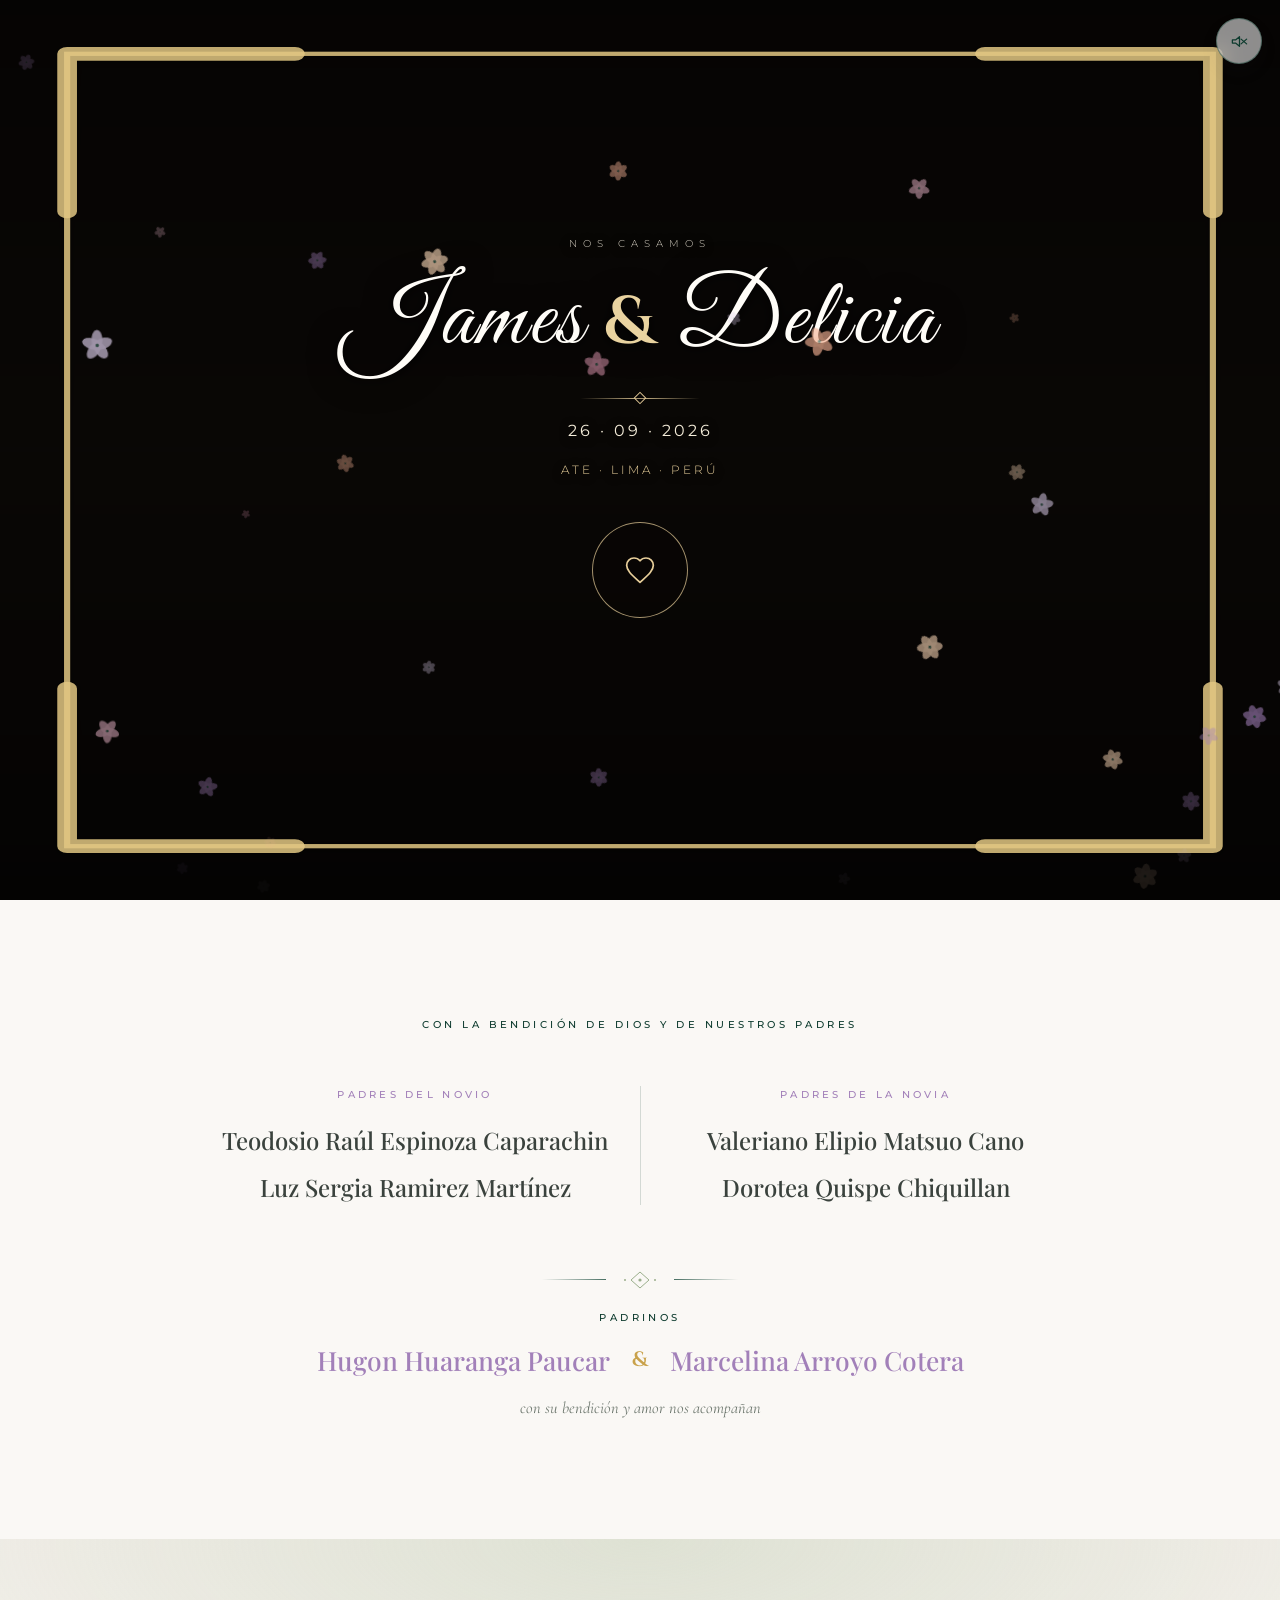
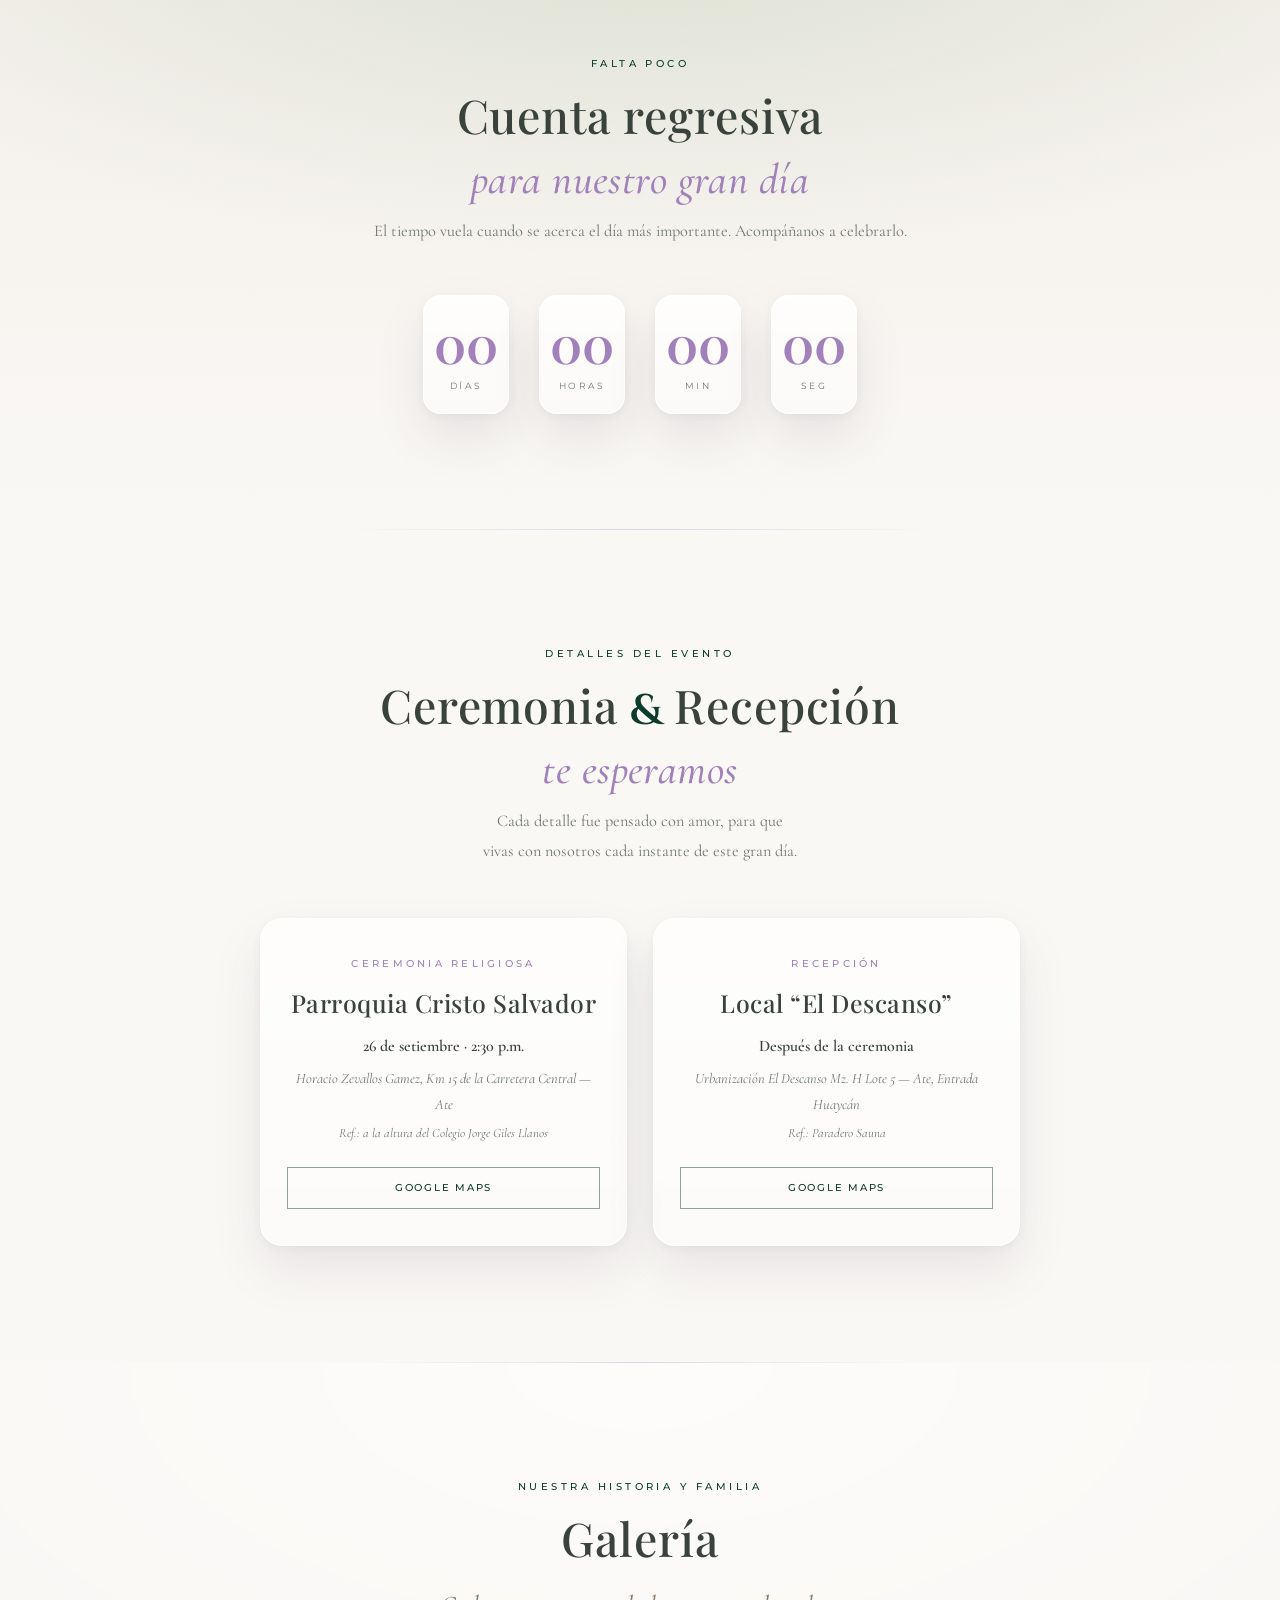
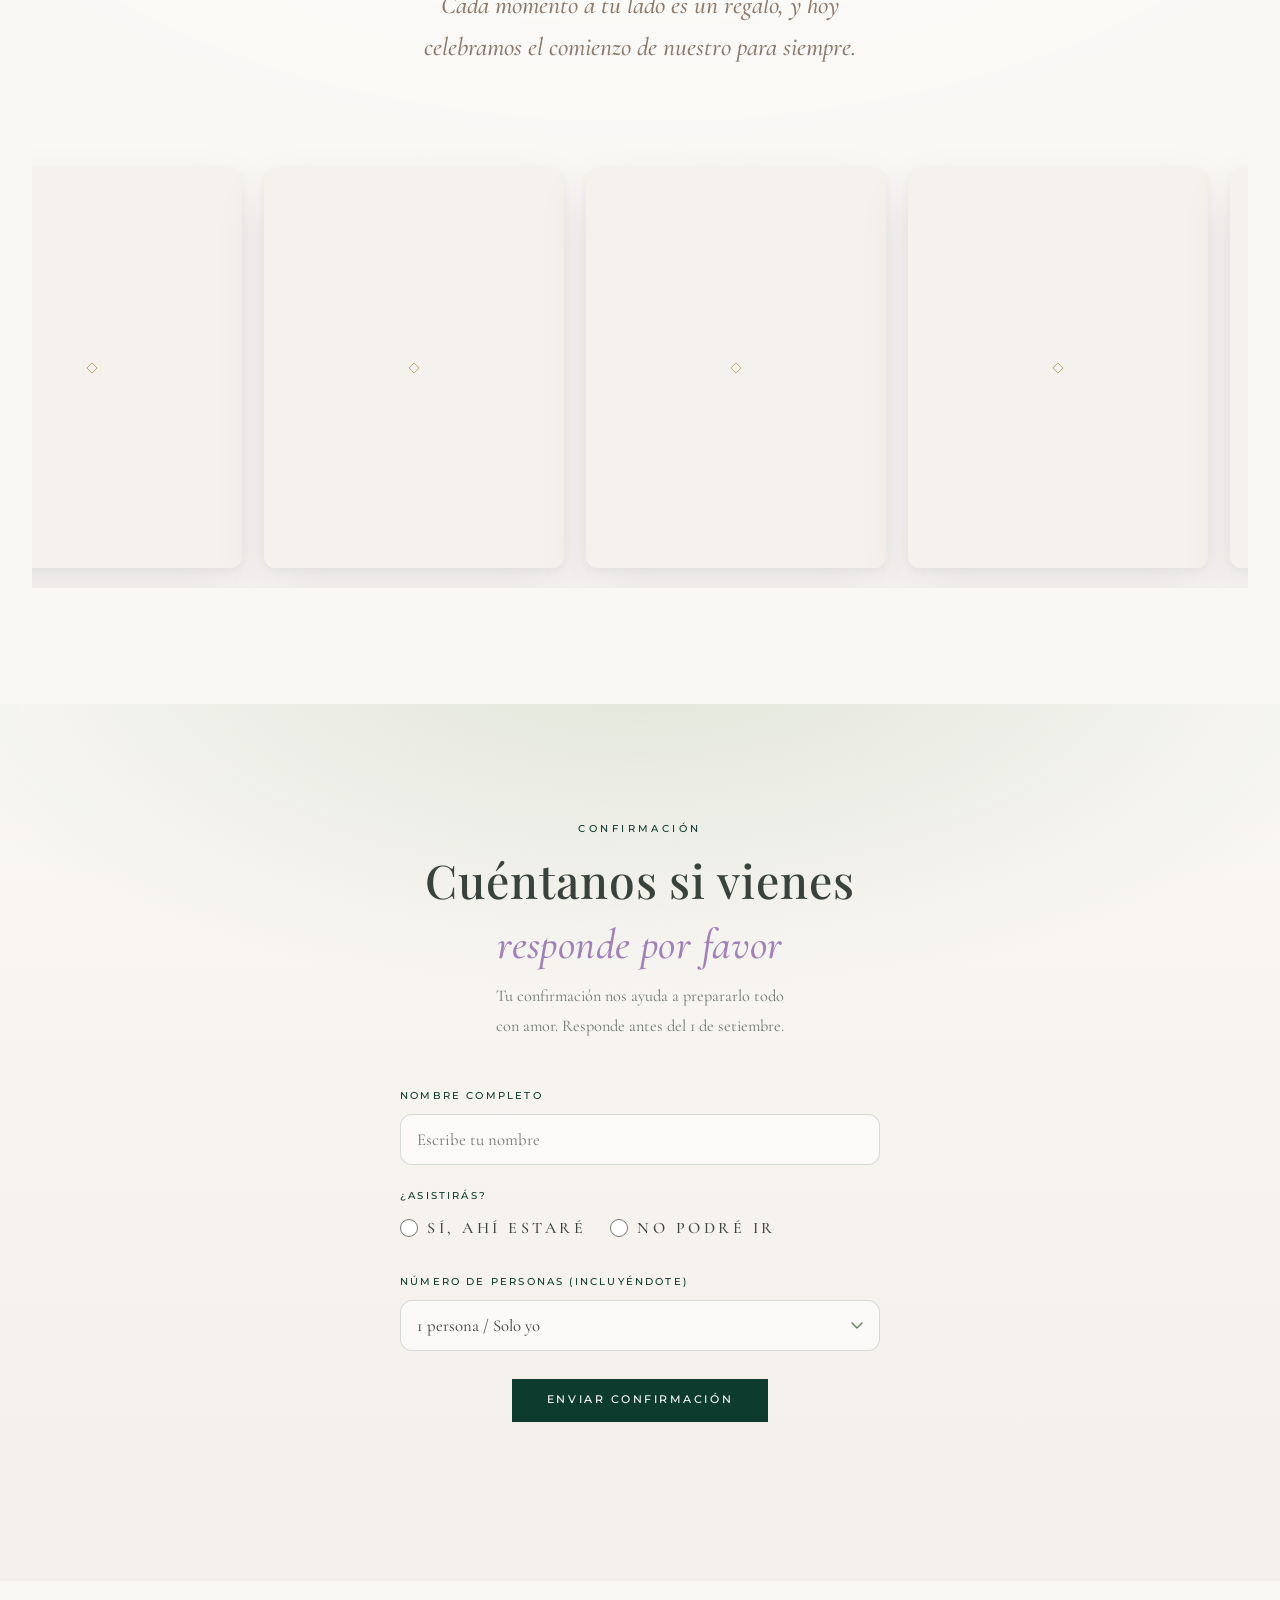
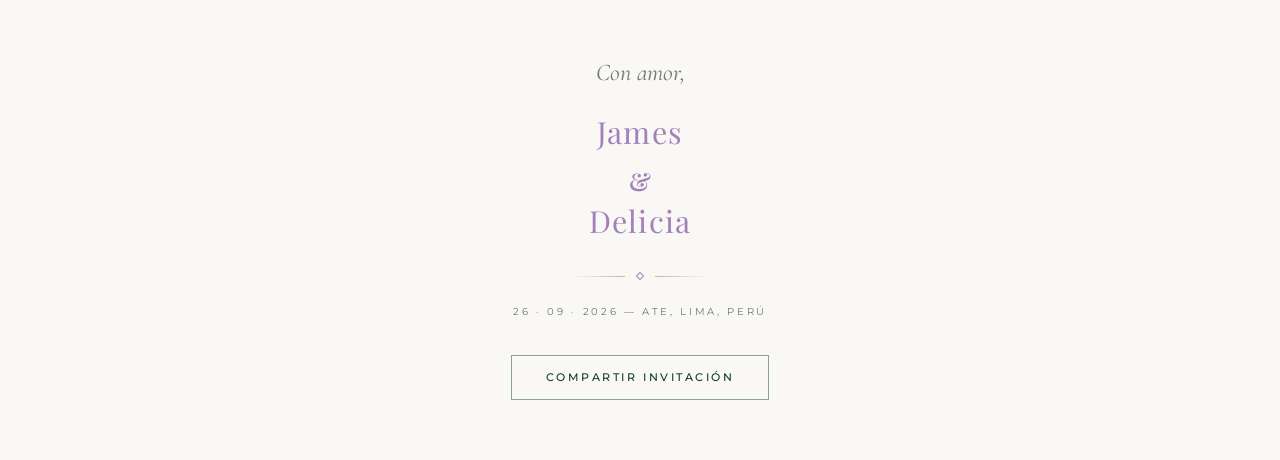
==== commit 7f1f2810: "Add files via upload" ====
--- a/index.html
+++ b/index.html
@@ -14,7 +14,7 @@
 <link rel="preconnect" href="https://fonts.googleapis.com">
 <link rel="preconnect" href="https://fonts.gstatic.com" crossorigin>
 <link href="https://fonts.googleapis.com/css2?family=Cinzel:wght@400;600&family=Great+Vibes&family=Cormorant+Garamond:ital,wght@0,400;0,500;0,600;1,400;1,500;1,600&family=Montserrat:wght@300;400;500;600&family=Playfair+Display:ital,wght@0,400;0,500;0,600;0,700;1,400;1,600&display=swap" rel="stylesheet">
-<link rel="preload" as="image" href="img/portada.jpg" fetchpriority="high">
+<link rel="preload" as="image" href="portada.jpg" fetchpriority="high">
 <link rel="stylesheet" href="styles.css">
 </head>
 <body class="locked">
@@ -182,38 +182,38 @@
   <div class="carousel reveal">
     <!--
       CARRUSEL MANUAL — 8 a 12 fotos principales de la pareja y la familia.
-      Reemplaza cada ruta img/foto-N.jpg por la de tu fotografía final.
+      Reemplaza cada ruta foto-N.jpg por la de tu fotografía final.
       Para añadir o quitar fotos, duplica o elimina una tarjeta completa:
       el carrusel y el visor se ajustan de forma automática.
     -->
     <div class="carousel-viewport" id="galleryViewport">
       <div class="carousel-track" id="galleryTrack">
         <figure class="photo-card" data-caption="El comienzo de un sueño">
-          <img src="img/foto-1.jpg" alt="James & Delicia — Foto 1" loading="lazy" decoding="async">
+          <img src="foto-1.jpg" width="1500" height="2000" alt="James & Delicia — Foto 1" loading="lazy" decoding="async">
         </figure>
         <figure class="photo-card" data-caption="Una historia escrita con amor">
-          <img src="img/foto-2.jpg" alt="James & Delicia — Foto 2" loading="lazy" decoding="async">
+          <img src="foto-2.jpg" width="1500" height="2000" alt="James & Delicia — Foto 2" loading="lazy" decoding="async">
         </figure>
         <figure class="photo-card" data-caption="Dos corazones, un solo camino">
-          <img src="img/foto-3.jpg" alt="James & Delicia — Foto 3" loading="lazy" decoding="async">
+          <img src="foto-3.jpg" width="1500" height="2000" alt="James & Delicia — Foto 3" loading="lazy" decoding="async">
         </figure>
         <figure class="photo-card" data-caption="La familia que nos rodea">
-          <img src="img/foto-4.jpg" alt="James & Delicia — Foto 4" loading="lazy" decoding="async">
+          <img src="foto-4.jpg" width="1500" height="2000" alt="James & Delicia — Foto 4" loading="lazy" decoding="async">
         </figure>
         <figure class="photo-card" data-caption="Siempre tú y yo">
-          <img src="img/foto-5.jpg" alt="James & Delicia — Foto 5" loading="lazy" decoding="async">
+          <img src="foto-5.jpg" width="1500" height="2000" alt="James & Delicia — Foto 5" loading="lazy" decoding="async">
         </figure>
         <figure class="photo-card" data-caption="El mejor día">
-          <img src="img/foto-6.jpg" alt="James & Delicia — Foto 6" loading="lazy" decoding="async">
+          <img src="foto-6.jpg" width="1500" height="2000" alt="James & Delicia — Foto 6" loading="lazy" decoding="async">
         </figure>
         <figure class="photo-card" data-caption="Rincones de nuestra historia">
-          <img src="img/foto-7.jpg" alt="James & Delicia — Foto 7" loading="lazy" decoding="async">
+          <img src="foto-7.jpg" width="1500" height="2000" alt="James & Delicia — Foto 7" loading="lazy" decoding="async">
         </figure>
         <figure class="photo-card" data-caption="Caminando hacia el futuro">
-          <img src="img/foto-8.jpg" alt="James & Delicia — Foto 8" loading="lazy" decoding="async">
+          <img src="foto-8.jpg" width="1500" height="2000" alt="James & Delicia — Foto 8" loading="lazy" decoding="async">
         </figure>
         <figure class="photo-card" data-caption="Bailando bajo la luna">
-          <img src="img/foto-9.jpg" alt="James & Delicia — Foto 9" loading="lazy" decoding="async">
+          <img src="foto-9.jpg" width="1500" height="2000" alt="James & Delicia — Foto 9" loading="lazy" decoding="async">
         </figure>
       </div>
     </div>
@@ -305,4 +305,4 @@
 <script src="script.js"></script>
 
 </body>
-</html>+</html>
--- a/styles.css
+++ b/styles.css
@@ -203,7 +203,7 @@
 .cover-bg{
   position:absolute;
   top:24px; left:24px; right:24px; bottom:24px;
-  background-image:url('img/portada.jpg');
+  background-image:url('portada.jpg');
   background-size:cover;
   /* Foco en el 35%: el abrazo y los rostros quedan centrados en el marco */
   background-position:center 35%;
@@ -464,7 +464,7 @@
   top:0; left:0;
   width:100%;
   height:100%;
-  background-image:url('img/intro.jpg');
+  background-image:url('intro.jpg');
   background-size:cover;
   /* Móvil: pareja centrada, ligero foco arriba para despejar los rostros */
   background-position:center 20%;
@@ -643,6 +643,49 @@
     letter-spacing:3px;
   }
 }
+/* MÓVIL (≤768px): composición vertical — pareja arriba, texto abajo
+   sobre un degradado que despeja los rostros (nada invade la foto). */
+@media(max-width:768px){
+  .intro-hero{
+    justify-content:flex-end;
+    align-items:center;
+  }
+  .intro-bg{
+    /* Mantiene los rostros visibles en el tercio superior */
+    background-position:center top;
+  }
+  .intro-veil{
+    background:
+      linear-gradient(180deg,
+        rgba(6,4,2,.08) 0%,
+        rgba(6,4,2,.06) 28%,
+        rgba(6,4,2,.40) 56%,
+        rgba(4,3,2,.84) 80%,
+        rgba(4,3,2,.96) 100%);
+  }
+  .intro-content{
+    justify-content:flex-end;
+    align-items:center;
+    text-align:center;
+    max-width:100%;
+    margin:0;
+    padding:0 1.25rem clamp(20px,5vh,42px);
+  }
+  .intro-top,
+  .intro-bottom{
+    gap:clamp(10px,1.8vh,16px);
+  }
+  .intro-names{
+    font-size:clamp(2rem,8vw,2.8rem);
+    line-height:1.18;
+    text-shadow:0 3px 22px rgba(0,0,0,.6);
+  }
+  .intro-fleur{width:clamp(64px,20vw,110px);}
+  .intro-frase{
+    font-size:clamp(1rem,4vw,1.25rem);
+    line-height:1.62;
+  }
+}
 @media (max-height:560px){
   .intro-content{padding:2rem 1.5rem;}
   .intro-top,.intro-bottom{gap:clamp(6px,1.4vh,10px);}
@@ -981,8 +1024,11 @@
   image-rendering:-webkit-optimize-contrast;
   backface-visibility:hidden;
   will-change:transform;
-  transition:transform .9s var(--ease);
-}
+  /* Desvanecimiento suave al cargar: evita el parpadeo del esqueleto dorado */
+  opacity:0;
+  transition:transform .9s var(--ease), opacity .6s ease;
+}
+.photo-card img.in{opacity:1;}
 .photo-card:hover img{transform:scale(1.05);}
 /* Frase romántica en cursiva refinada (Cormorant) — respira bajo "Galería" */
 section p.lede-script{
@@ -1039,7 +1085,10 @@
   border-radius:14px;
   box-shadow:var(--sh-3), 0 0 0 1px rgba(226,199,131,.25);
   background:#141008;
-}
+  opacity:0;
+  transition:opacity .35s ease;
+}
+.lb-img.in{opacity:1;}
 .lb-cap{
   font-family:var(--ff-u);
   font-size:.58rem;
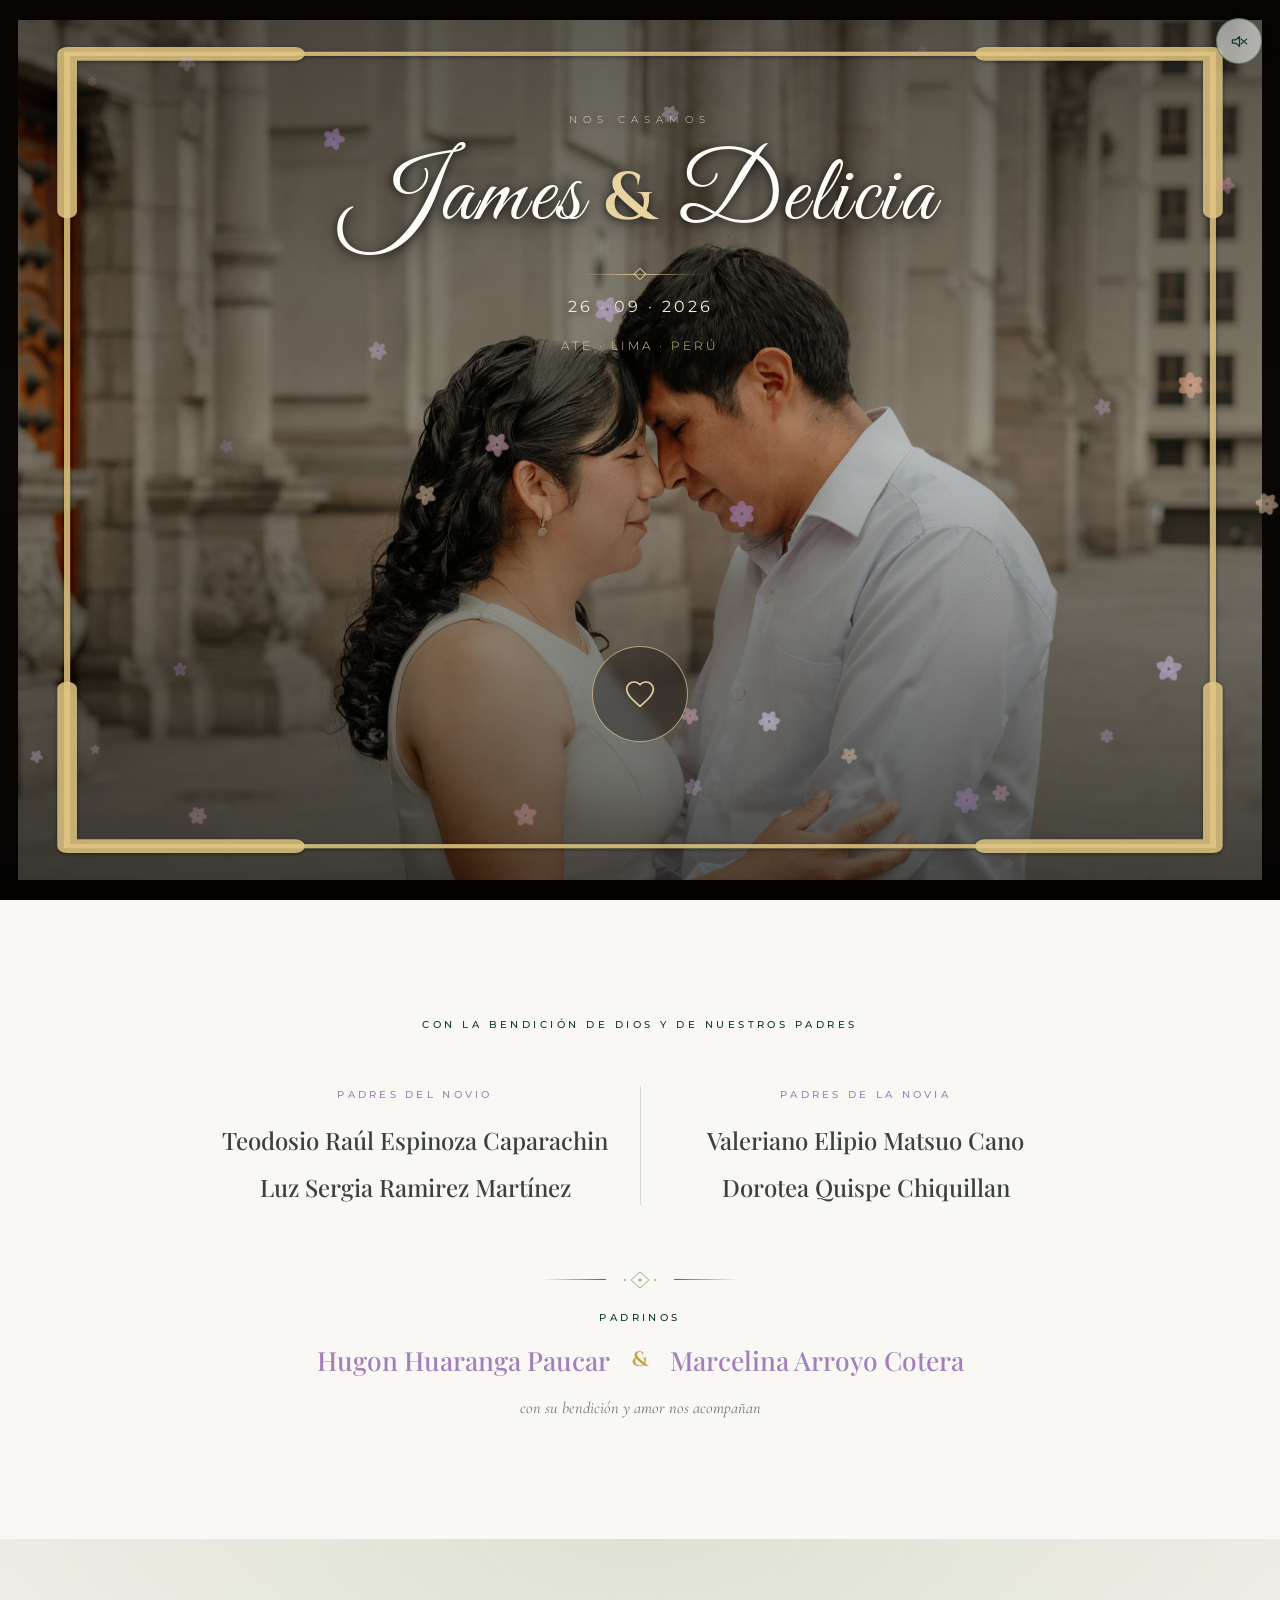
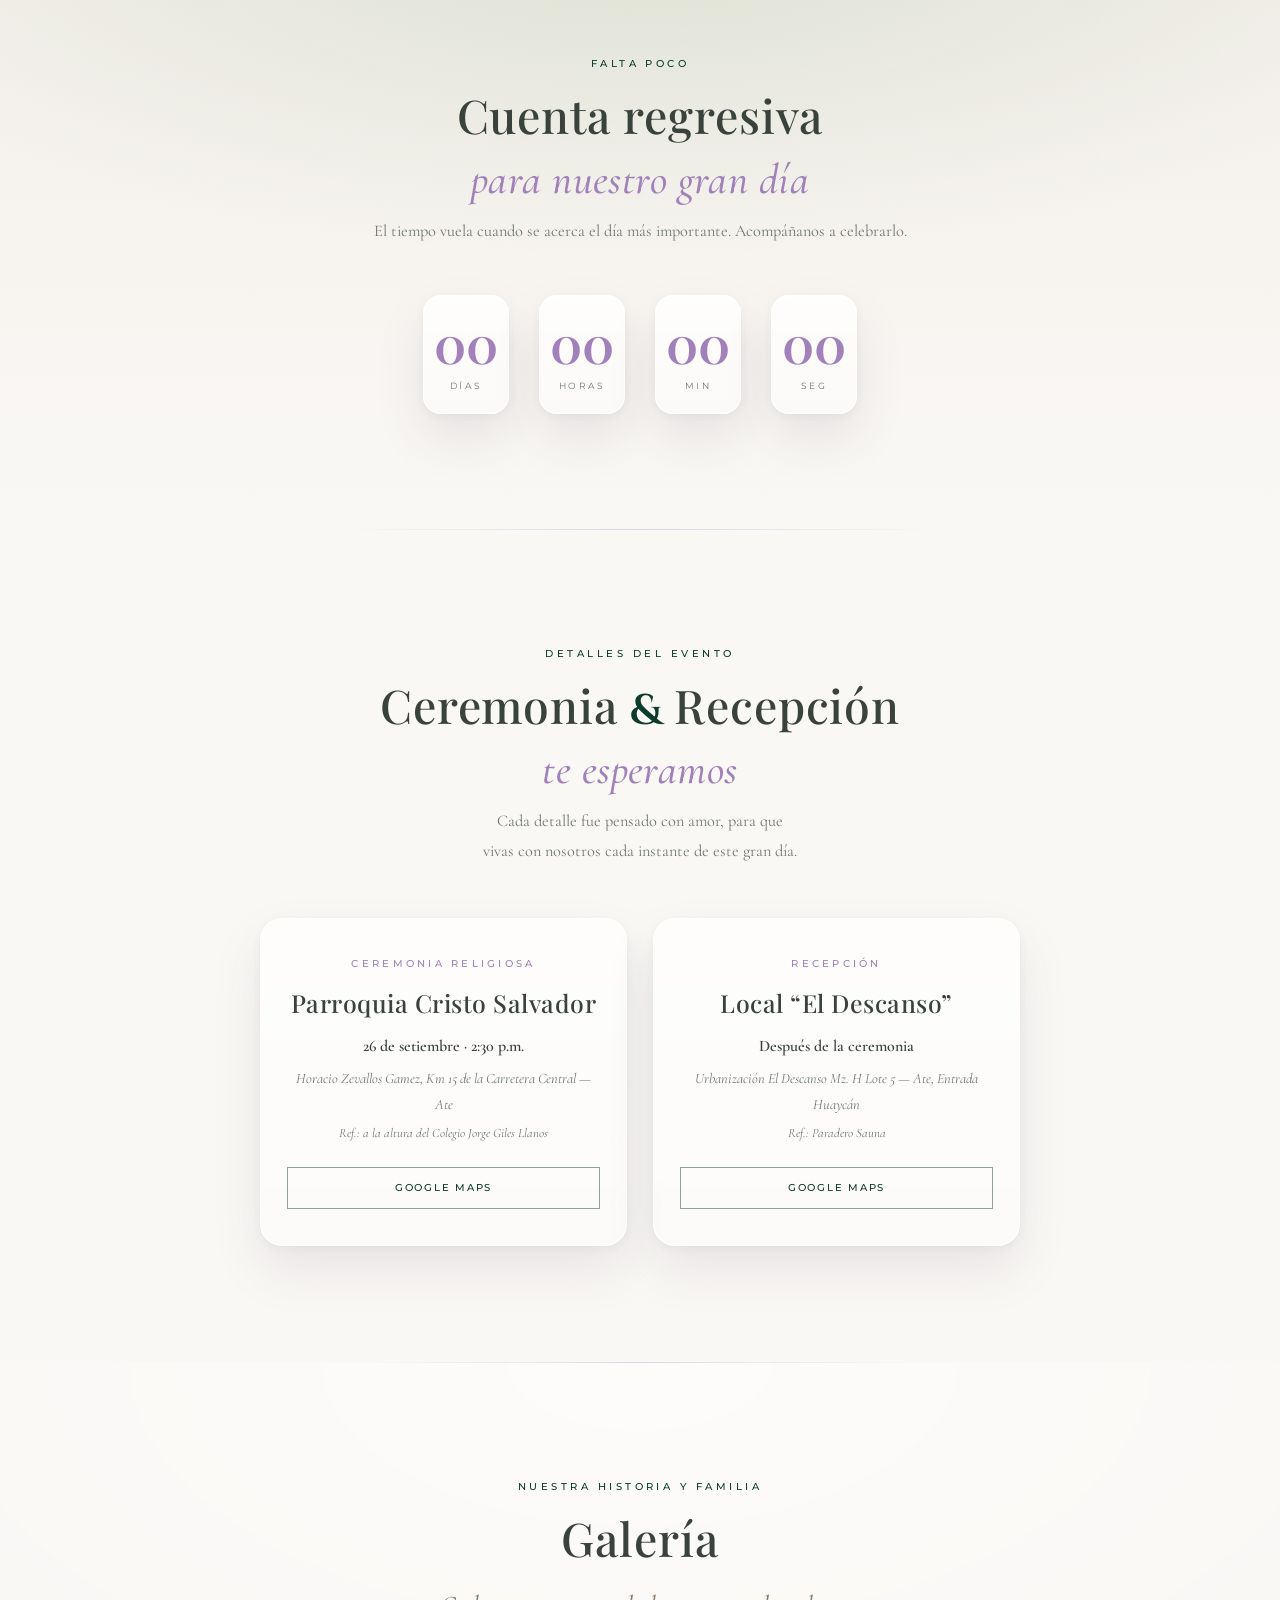
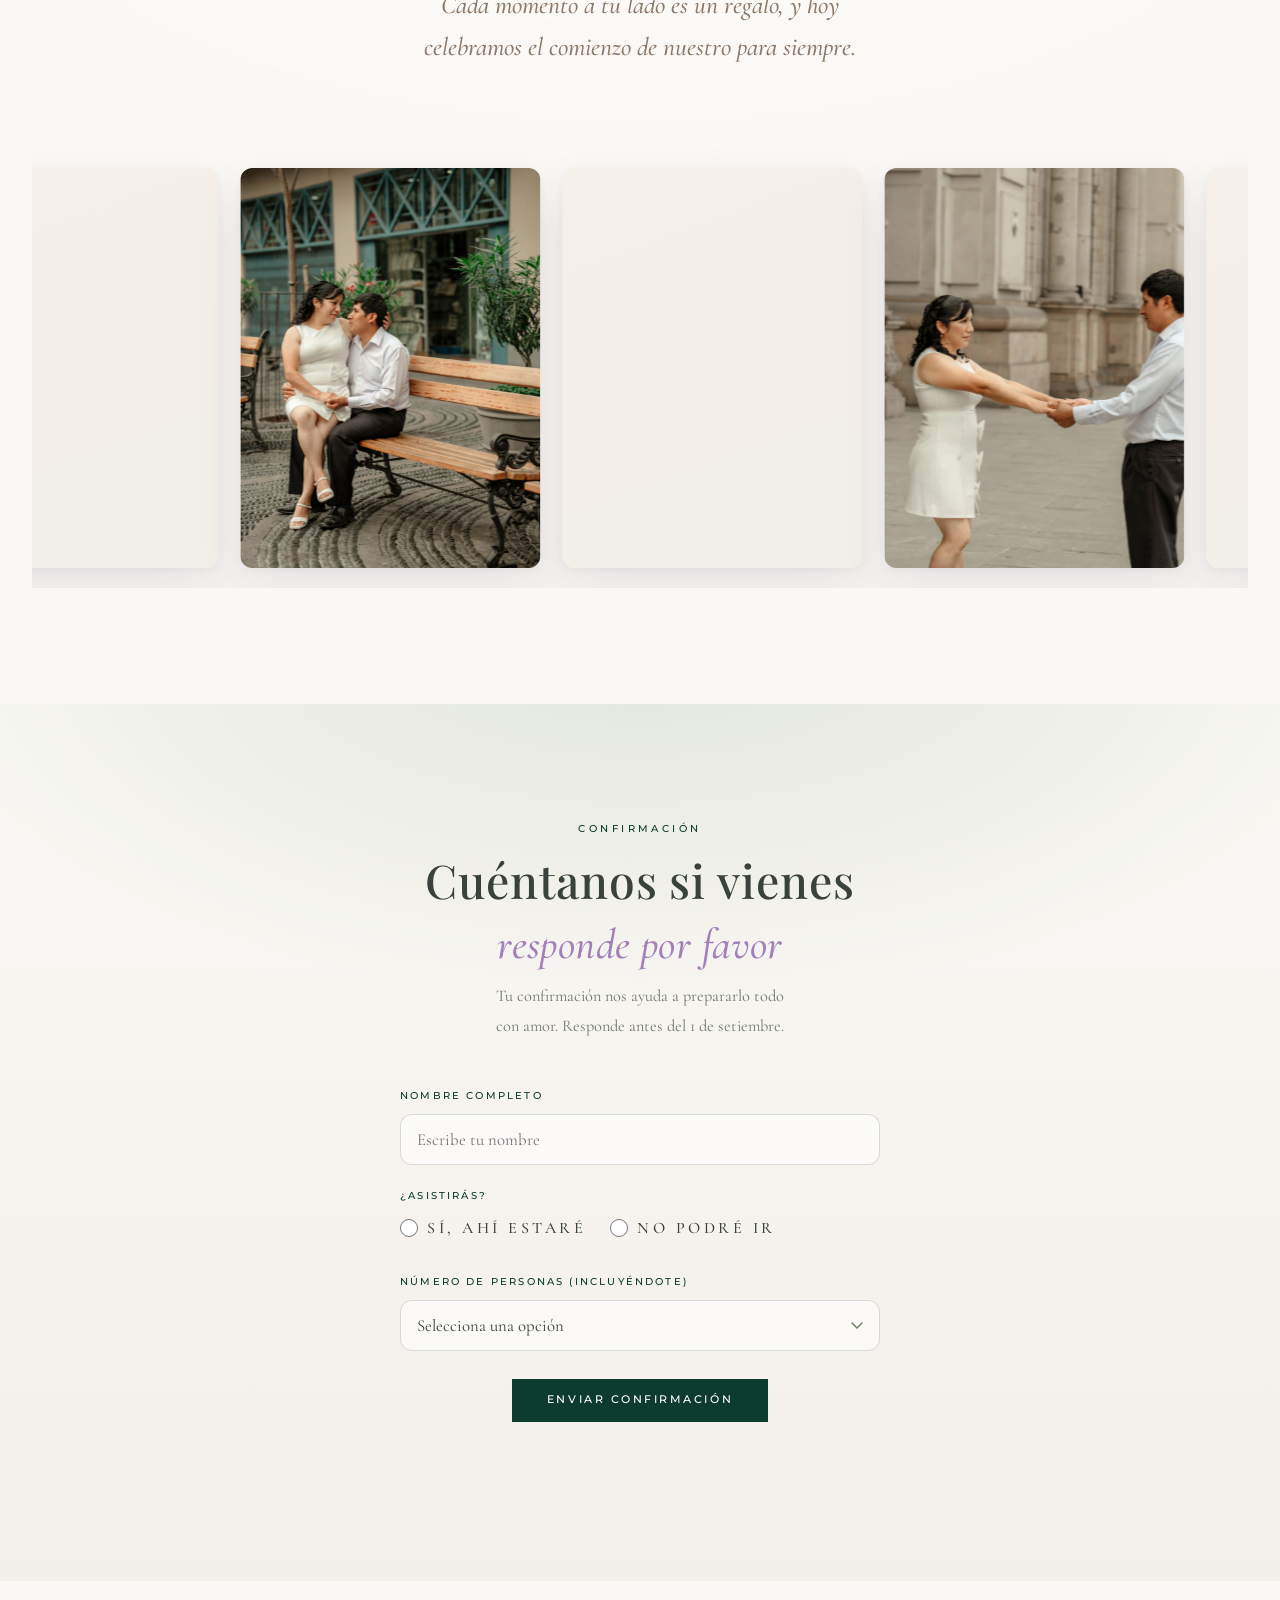
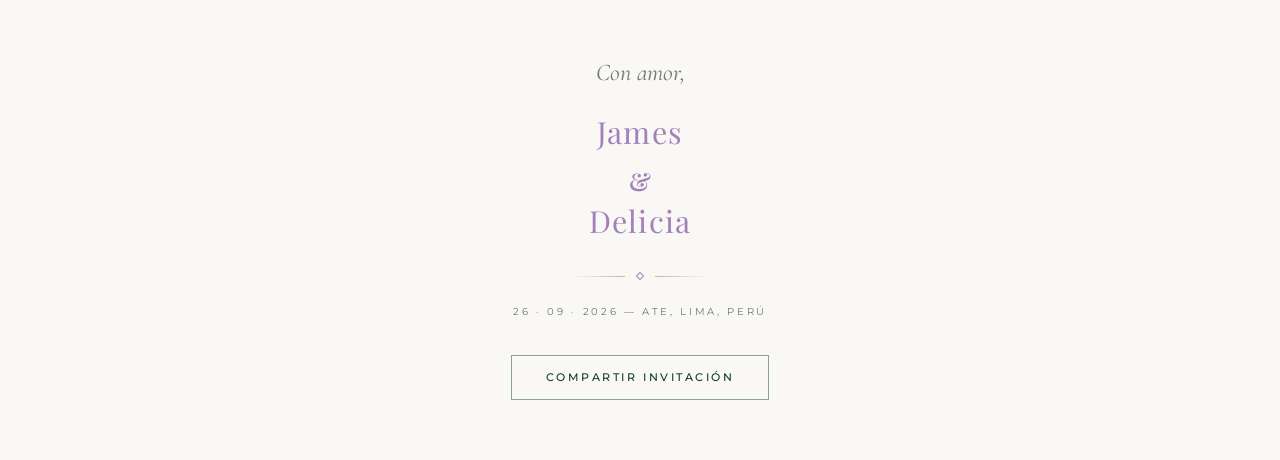
==== commit 9956df62: "Add files via upload" ====
--- a/index.html
+++ b/index.html
@@ -261,27 +261,10 @@
 
       <div class="field">
         <label for="pases">Número de personas (incluyéndote)</label>
-        <select id="pases">
-          <option value="1">1 persona / Solo yo</option>
-          <option value="2">2 personas</option>
-          <option value="3">3 personas</option>
-          <option value="4">4 personas</option>
-          <option value="5">5 personas</option>
-          <option value="6">6 personas</option>
-          <option value="7">7 personas</option>
-          <option value="8">8 personas</option>
-          <option value="9">9 personas</option>
-          <option value="10">10 personas</option>
-          <option value="11">11 personas</option>
-          <option value="12">12 personas</option>
-          <option value="13">13 personas</option>
-          <option value="14">14 personas</option>
-          <option value="15">15 personas</option>
-          <option value="16">16 personas</option>
-          <option value="17">17 personas</option>
-          <option value="18">18 personas</option>
-          <option value="19">19 personas</option>
-          <option value="20">20 personas</option>
+<select id="pases">
+          <option value="" disabled selected>Selecciona una opción</option>
+          <option value="1">1 persona / Solo yo</option>
+          <option value="2">2 personas / Acompañante</option>
         </select>
       </div>
 
--- a/styles.css
+++ b/styles.css
@@ -257,7 +257,7 @@
   flex-direction:column;
   justify-content:space-between;
   align-items:center;
-  flex:0 1 auto;
+  flex:1 1 auto;
   padding:3rem 1.5rem;
   box-sizing:border-box;
 }
@@ -991,7 +991,10 @@
   overflow:hidden;
   padding:44px 0 20px;
   cursor:grab;
-  touch-action:manipulation;
+  /* El gesto horizontal siempre arrastra el carrusel; el vertical hace
+     scroll de la página (funciona en táctil iOS/Safari y Android). */
+  touch-action:pan-y;
+  overscroll-behavior-x:none;
 }
 .carousel-viewport.dragging{cursor:grabbing;}
 .carousel-track{
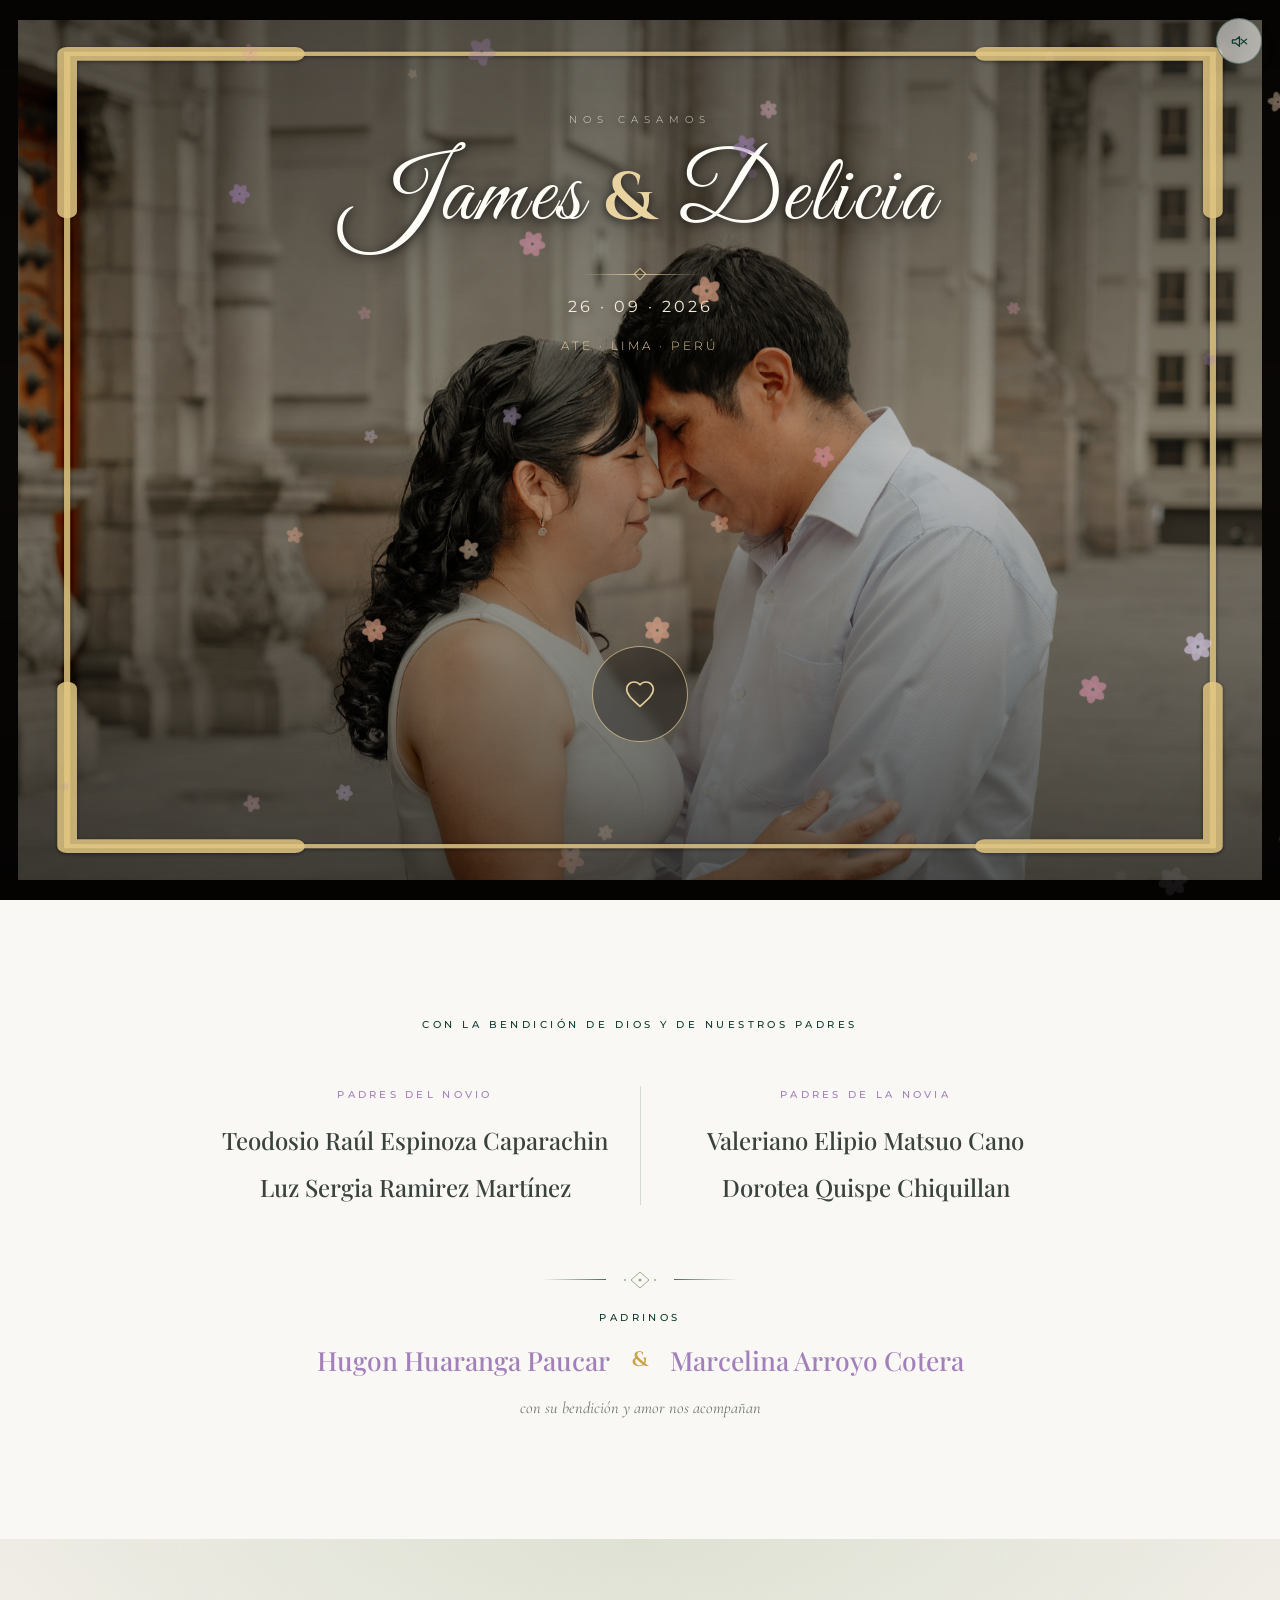
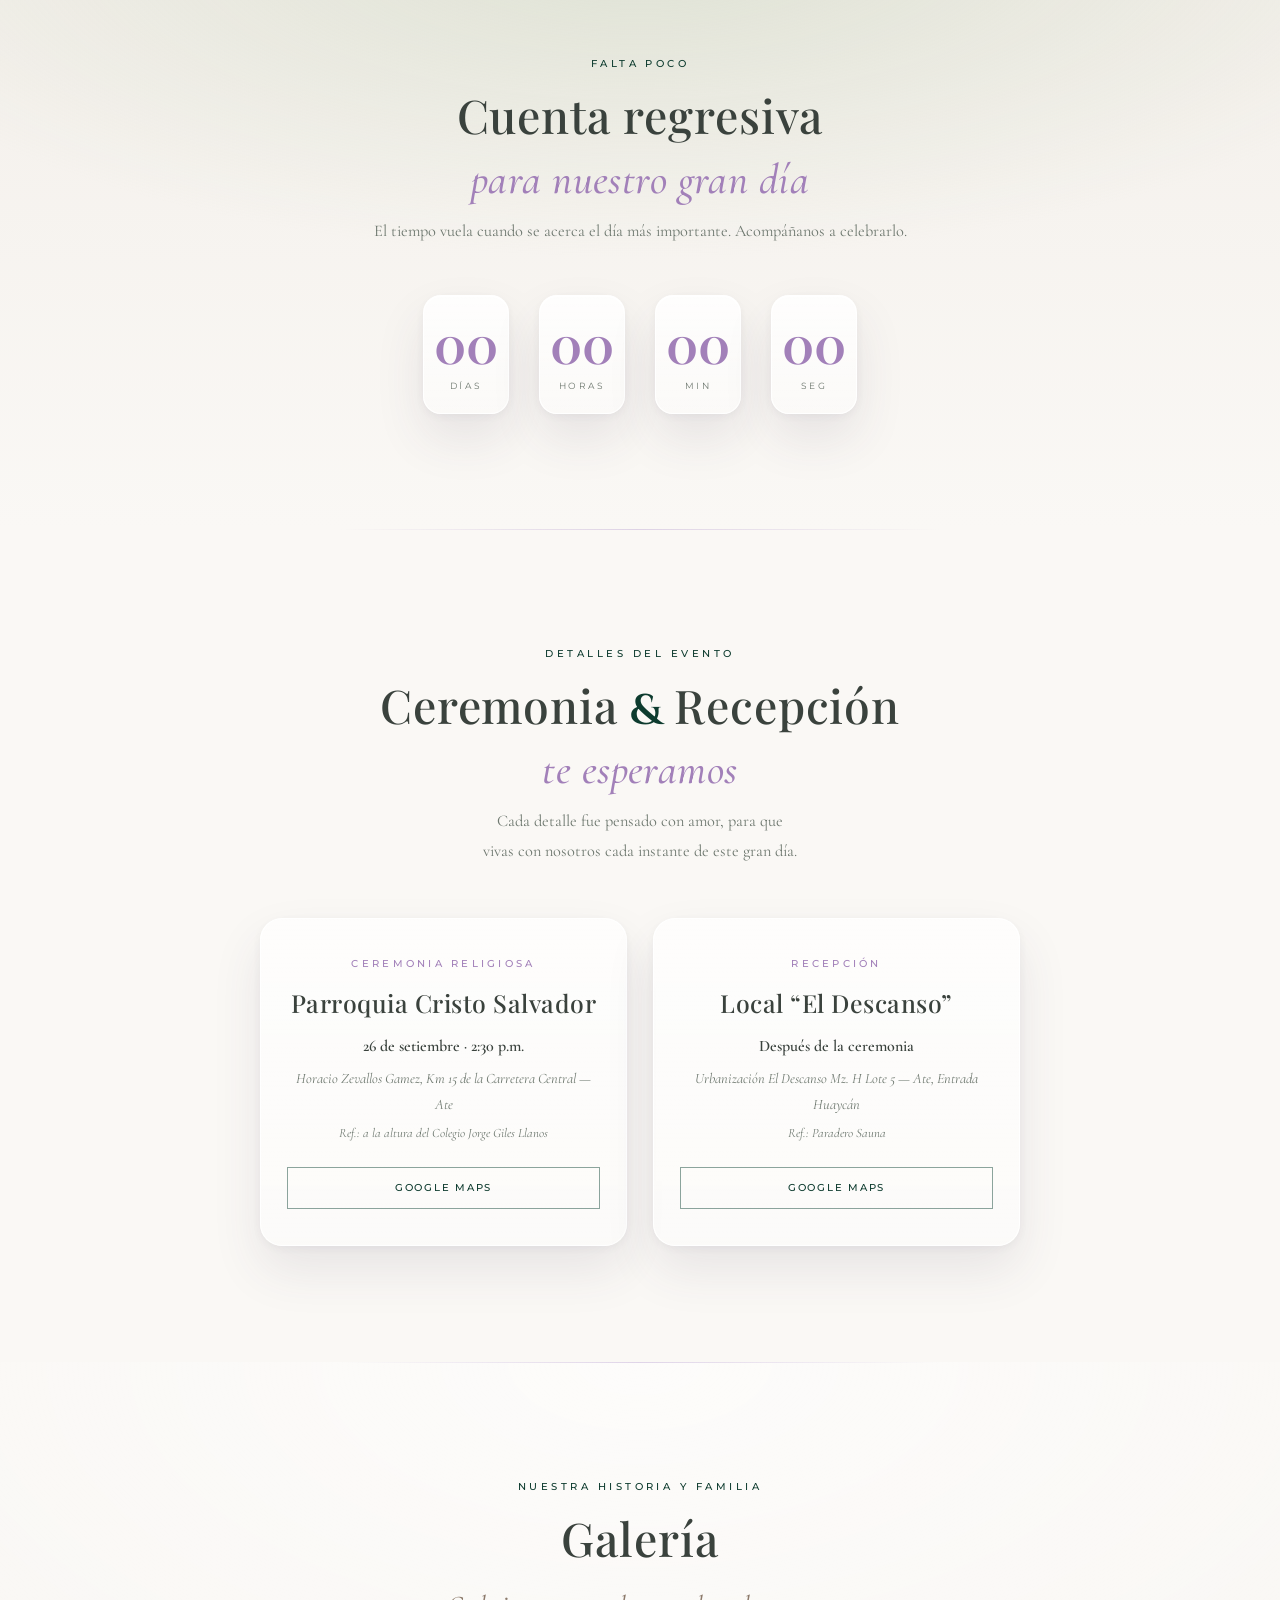
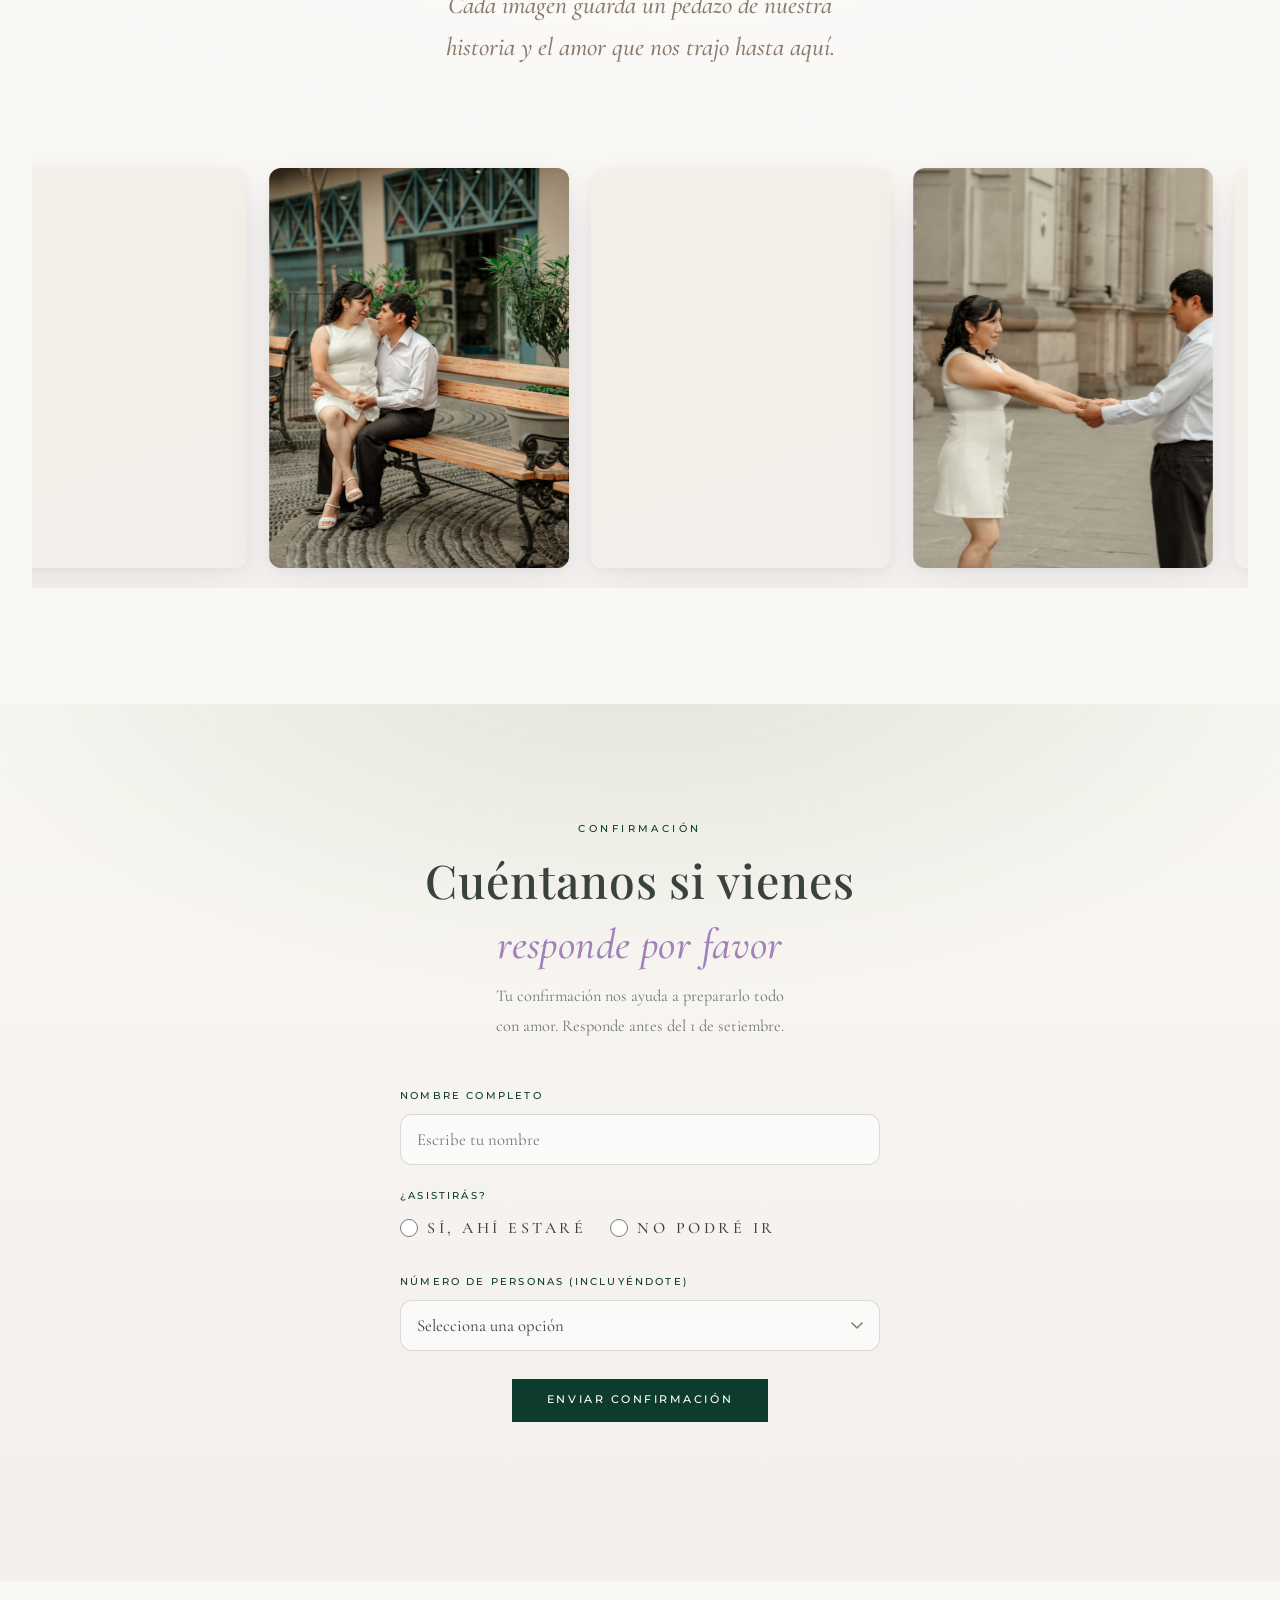
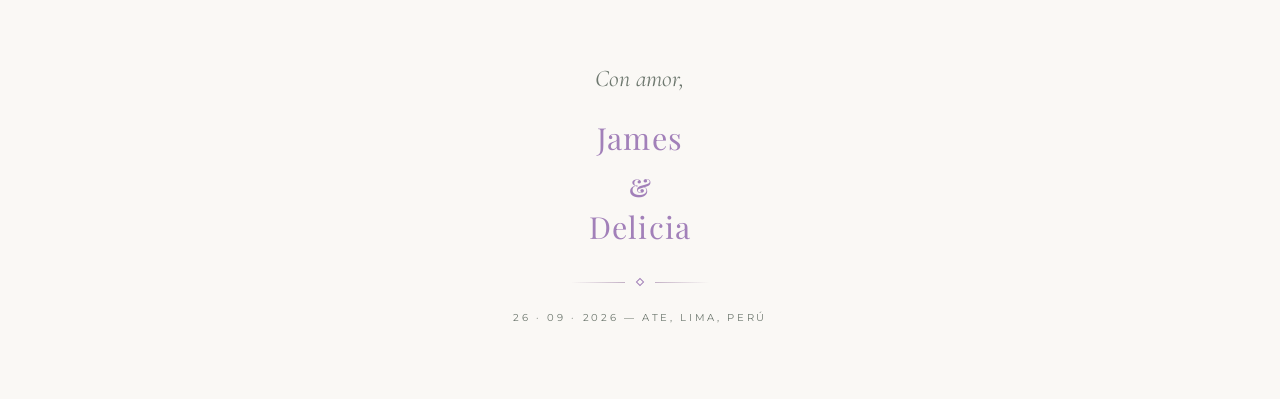
==== commit 1e980f01: "Add files via upload" ====
--- a/index.html
+++ b/index.html
@@ -4,12 +4,26 @@
 <meta charset="UTF-8">
 <meta name="viewport" content="width=device-width, initial-scale=1.0, viewport-fit=cover">
 <title>James &amp; Delicia · Nuestra Boda</title>
-<meta name="description" content="Invitación de boda de James & Delicia · 26 de septiembre de 2026 · Ate, Lima, Perú. ¡Te esperamos!">
-<meta property="og:title" content="James & Delicia · Nuestra Boda">
-<meta property="og:description" content="Nos casamos el 26 de septiembre de 2026 en Ate, Lima. Acompáñanos a celebrar.">
-<meta property="og:type" content="website">
-<meta property="og:locale" content="es_PE">
-<meta property="og:image" content="https://images.unsplash.com/photo-1519741497674-611481863552?q=80&w=1200&auto=format&fit=crop">
+<meta name="description" content="Invitación de boda de James & Delicia · 26 de septiembre de 2026 · Ate, Lima, Perú. ¡Te esperamos!">
+
+<!-- Metadatos Open Graph para WhatsApp y Redes Sociales -->
+<meta property="og:type" content="website">
+<meta property="og:url" content="https://elmermatsuo02-ctrl.github.io/https-minvitly.com-nuestra-boda-Delicia-y-James/">
+<meta property="og:title" content="James & Delicia · Nuestra Boda">
+<meta property="og:description" content="Nos casamos el 26 de septiembre de 2026 en Ate, Lima. ¡Acompáñanos a celebrar este día tan especial!">
+<meta property="og:image" content="https://elmermatsuo02-ctrl.github.io/https-minvitly.com-nuestra-boda-Delicia-y-James/og.jpg">
+<meta property="og:image:secure_url" content="https://elmermatsuo02-ctrl.github.io/https-minvitly.com-nuestra-boda-Delicia-y-James/og.jpg">
+<meta property="og:image:type" content="image/jpeg">
+<meta property="og:image:width" content="1200">
+<meta property="og:image:height" content="630">
+<meta property="og:locale" content="es_PE">
+
+<!-- Metadatos para Twitter -->
+<meta name="twitter:card" content="summary_large_image">
+<meta name="twitter:title" content="James & Delicia · Nuestra Boda">
+<meta name="twitter:description" content="Nos casamos el 26 de septiembre de 2026 en Ate, Lima. Acompáñanos a celebrar.">
+<meta name="twitter:image" content="https://elmermatsuo02-ctrl.github.io/https-minvitly.com-nuestra-boda-Delicia-y-James/og.jpg">
+
 <meta name="theme-color" content="#FAF8F5">
 <link rel="preconnect" href="https://fonts.googleapis.com">
 <link rel="preconnect" href="https://fonts.gstatic.com" crossorigin>
@@ -176,7 +190,7 @@
   <div class="section-inner reveal">
     <span class="eyebrow">Nuestra historia y familia</span>
     <h2>Galería</h2>
-    <p class="lede lede-script">Cada momento a tu lado es un regalo, y hoy celebramos el comienzo de nuestro para siempre.</p>
+    <p class="lede lede-script">Cada imagen guarda un pedazo de nuestra historia y el amor que nos trajo hasta aquí.</p>
   </div>
 
   <div class="carousel reveal">
@@ -189,31 +203,31 @@
     <div class="carousel-viewport" id="galleryViewport">
       <div class="carousel-track" id="galleryTrack">
         <figure class="photo-card" data-caption="El comienzo de un sueño">
-          <img src="foto-1.jpg" width="1500" height="2000" alt="James & Delicia — Foto 1" loading="lazy" decoding="async">
+          <img src="foto-1.jpg" width="1500" height="2000" alt="James & Delicia — Foto 1" loading="eager" decoding="async">
         </figure>
         <figure class="photo-card" data-caption="Una historia escrita con amor">
-          <img src="foto-2.jpg" width="1500" height="2000" alt="James & Delicia — Foto 2" loading="lazy" decoding="async">
+          <img src="foto-2.jpg" width="1500" height="2000" alt="James & Delicia — Foto 2" loading="eager" decoding="async">
         </figure>
         <figure class="photo-card" data-caption="Dos corazones, un solo camino">
-          <img src="foto-3.jpg" width="1500" height="2000" alt="James & Delicia — Foto 3" loading="lazy" decoding="async">
+          <img src="foto-3.jpg" width="1500" height="2000" alt="James & Delicia — Foto 3" loading="eager" decoding="async">
         </figure>
         <figure class="photo-card" data-caption="La familia que nos rodea">
-          <img src="foto-4.jpg" width="1500" height="2000" alt="James & Delicia — Foto 4" loading="lazy" decoding="async">
+          <img src="foto-4.jpg" width="1500" height="2000" alt="James & Delicia — Foto 4" loading="eager" decoding="async">
         </figure>
         <figure class="photo-card" data-caption="Siempre tú y yo">
-          <img src="foto-5.jpg" width="1500" height="2000" alt="James & Delicia — Foto 5" loading="lazy" decoding="async">
+          <img src="foto-5.jpg" width="1500" height="2000" alt="James & Delicia — Foto 5" loading="eager" decoding="async">
         </figure>
         <figure class="photo-card" data-caption="El mejor día">
-          <img src="foto-6.jpg" width="1500" height="2000" alt="James & Delicia — Foto 6" loading="lazy" decoding="async">
+          <img src="foto-6.jpg" width="1500" height="2000" alt="James & Delicia — Foto 6" loading="eager" decoding="async">
         </figure>
         <figure class="photo-card" data-caption="Rincones de nuestra historia">
-          <img src="foto-7.jpg" width="1500" height="2000" alt="James & Delicia — Foto 7" loading="lazy" decoding="async">
+          <img src="foto-7.jpg" width="1500" height="2000" alt="James & Delicia — Foto 7" loading="eager" decoding="async">
         </figure>
         <figure class="photo-card" data-caption="Caminando hacia el futuro">
-          <img src="foto-8.jpg" width="1500" height="2000" alt="James & Delicia — Foto 8" loading="lazy" decoding="async">
+          <img src="foto-8.jpg" width="1500" height="2000" alt="James & Delicia — Foto 8" loading="eager" decoding="async">
         </figure>
         <figure class="photo-card" data-caption="Bailando bajo la luna">
-          <img src="foto-9.jpg" width="1500" height="2000" alt="James & Delicia — Foto 9" loading="lazy" decoding="async">
+          <img src="foto-9.jpg" width="1500" height="2000" alt="James & Delicia — Foto 9" loading="eager" decoding="async">
         </figure>
       </div>
     </div>
@@ -281,8 +295,7 @@
 <footer>
   <p class="footer-script">Con amor, <span>James <span class="amp">&amp;</span> Delicia</span></p>
   <div class="footer-rule" aria-hidden="true"><i></i></div>
-  <p class="fine">26 · 09 · 2026 — Ate, Lima, Perú</p>
-  <button type="button" class="btn share-btn" id="shareBtn">Compartir invitación</button>
+<p class="fine">26 · 09 · 2026 — Ate, Lima, Perú</p>
 </footer>
 
 <script src="script.js"></script>
--- a/styles.css
+++ b/styles.css
@@ -655,13 +655,10 @@
     background-position:center top;
   }
   .intro-veil{
-    background:
-      linear-gradient(180deg,
-        rgba(6,4,2,.08) 0%,
-        rgba(6,4,2,.06) 28%,
-        rgba(6,4,2,.40) 56%,
-        rgba(4,3,2,.84) 80%,
-        rgba(4,3,2,.96) 100%);
+    background:linear-gradient(0deg,
+      rgba(0,0,0,.85) 0%,
+      rgba(0,0,0,.40) 50%,
+      transparent 100%);
   }
   .intro-content{
     justify-content:flex-end;
@@ -669,14 +666,14 @@
     text-align:center;
     max-width:100%;
     margin:0;
-    padding:0 1.25rem clamp(20px,5vh,42px);
+    padding:0 1.5rem 3rem;
   }
   .intro-top,
   .intro-bottom{
-    gap:clamp(10px,1.8vh,16px);
+    gap:clamp(8px,1.6vh,14px);
   }
   .intro-names{
-    font-size:clamp(2rem,8vw,2.8rem);
+    font-size:clamp(2.2rem,7vw,2.8rem);
     line-height:1.18;
     text-shadow:0 3px 22px rgba(0,0,0,.6);
   }
@@ -1259,9 +1256,12 @@
    FOOTER
    ============================================================ */
 footer{
-  padding:70px 24px 60px;
+  display:flex;
+  flex-direction:column;
+  align-items:center;
   text-align:center;
   position:relative;
+  padding:76px 24px 72px;
 }
 .footer-script{
   font-family:var(--ff-s);
@@ -1301,7 +1301,6 @@
   text-transform:uppercase;
   color:var(--ink-soft);
 }
-.share-btn{margin-top:34px;}
 
 /* ============================================================
    RESPONSIVE / AJUSTES FINOS
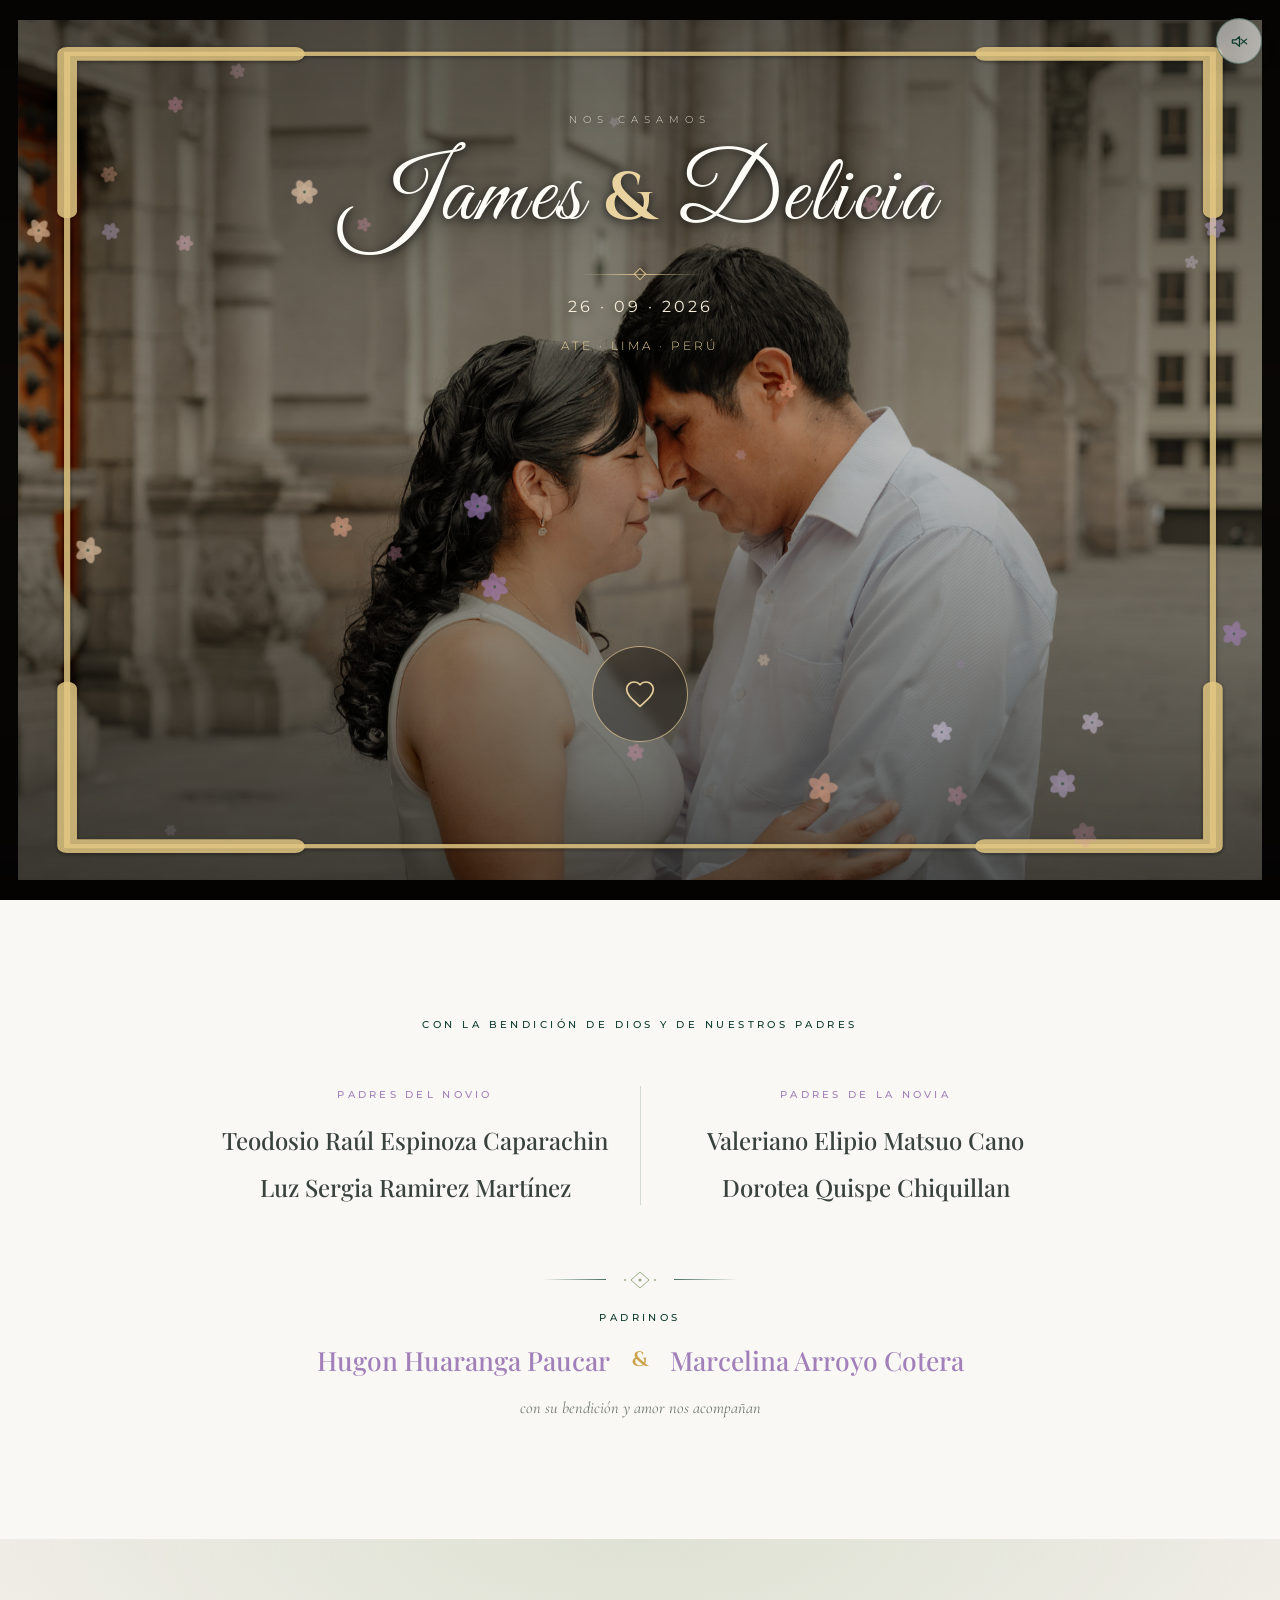
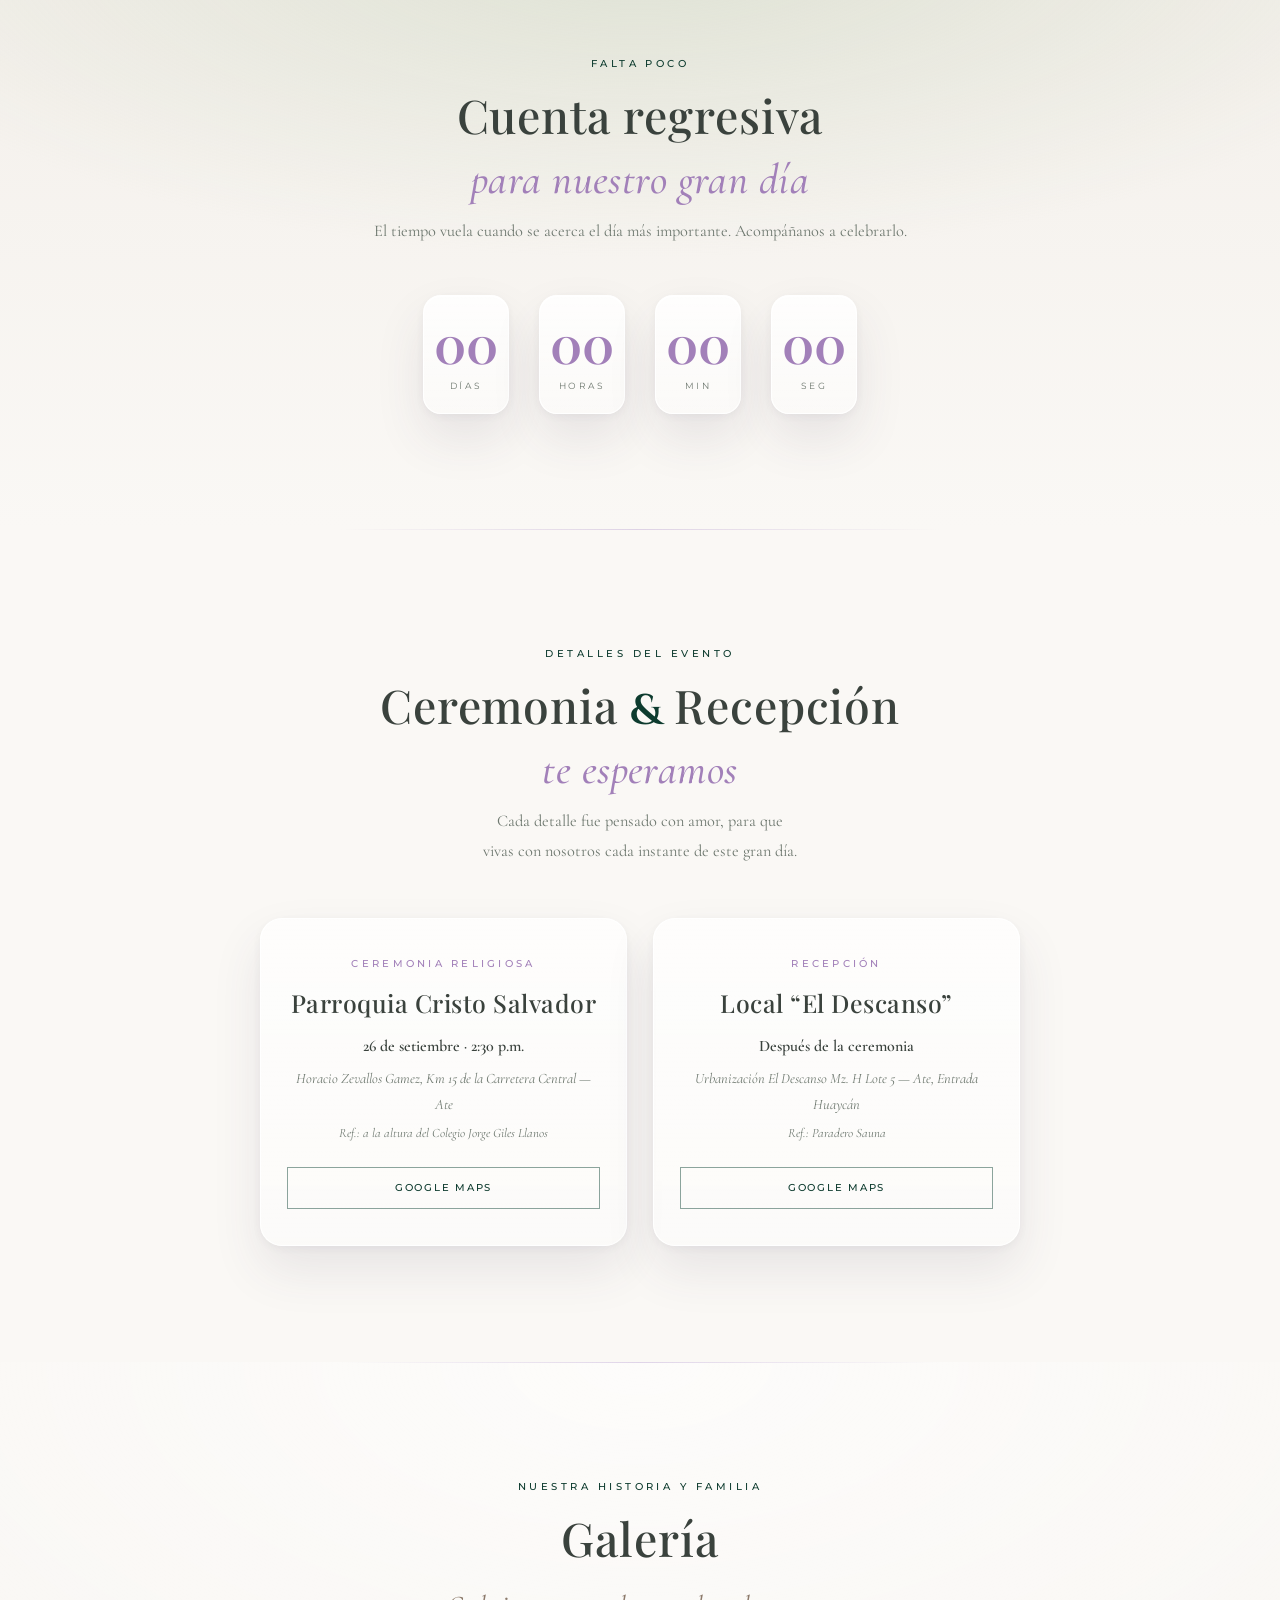
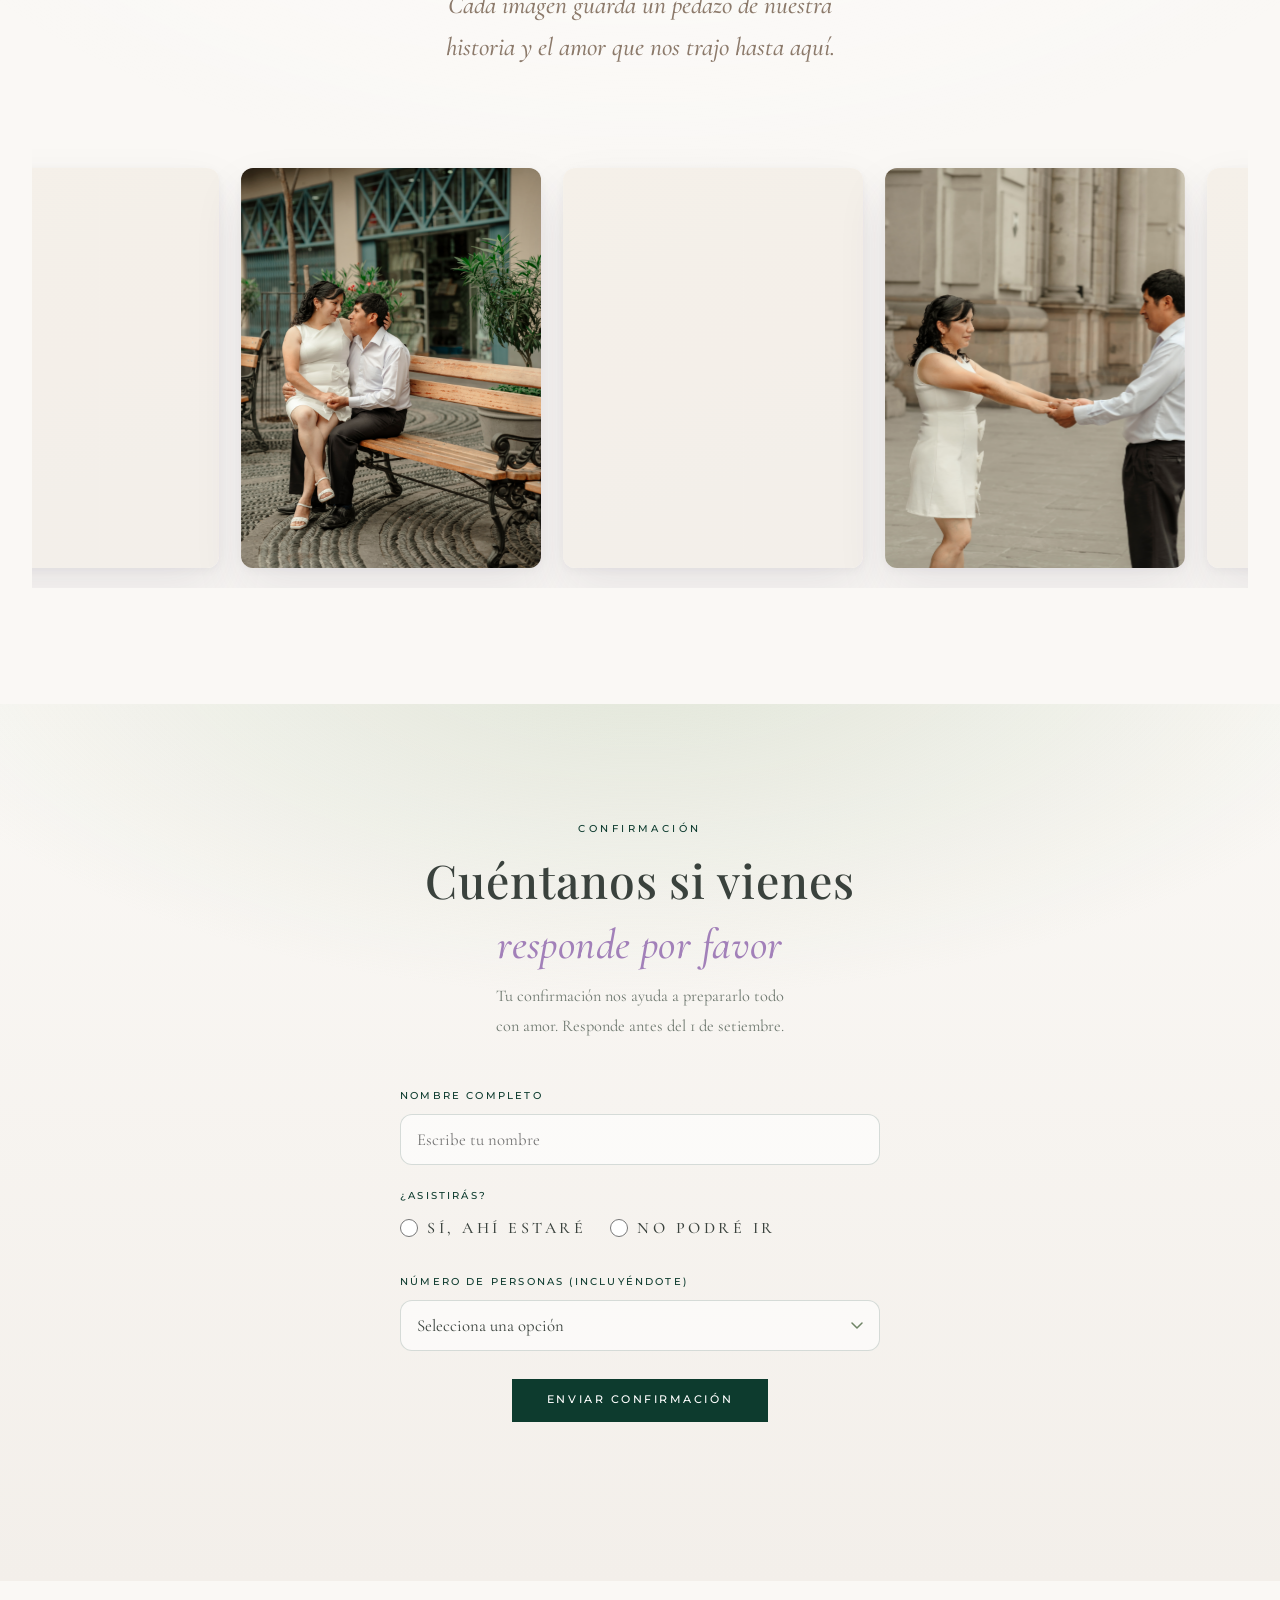
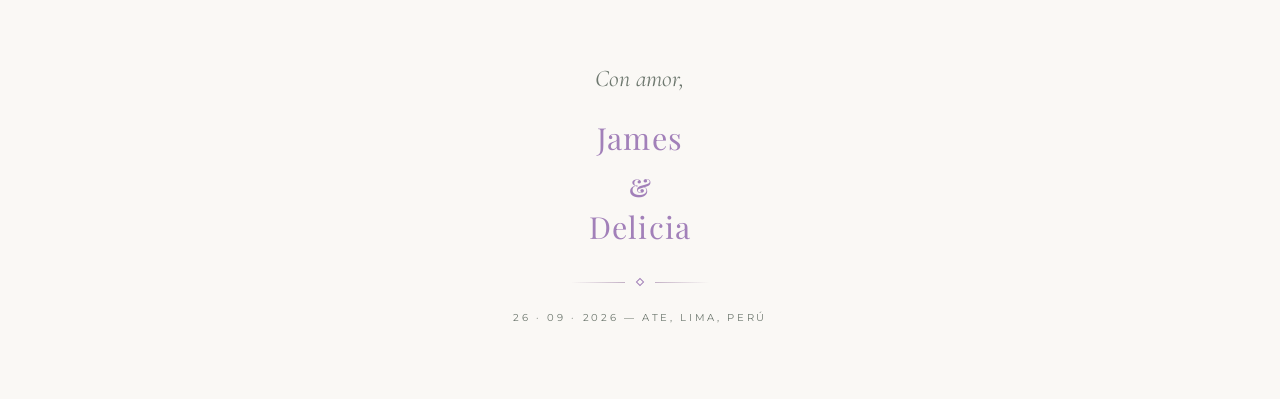
==== commit 3f03f5a8: "Add files via upload" ====
--- a/index.html
+++ b/index.html
@@ -11,8 +11,8 @@
 <meta property="og:url" content="https://elmermatsuo02-ctrl.github.io/https-minvitly.com-nuestra-boda-Delicia-y-James/">
 <meta property="og:title" content="James & Delicia · Nuestra Boda">
 <meta property="og:description" content="Nos casamos el 26 de septiembre de 2026 en Ate, Lima. ¡Acompáñanos a celebrar este día tan especial!">
-<meta property="og:image" content="https://elmermatsuo02-ctrl.github.io/https-minvitly.com-nuestra-boda-Delicia-y-James/og.jpg">
-<meta property="og:image:secure_url" content="https://elmermatsuo02-ctrl.github.io/https-minvitly.com-nuestra-boda-Delicia-y-James/og.jpg">
+<meta property="og:image" content="https://elmermatsuo02-ctrl.github.io/https-minvitly.com-nuestra-boda-Delicia-y-James/og.jpg?v=2">
+<meta property="og:image:secure_url" content="https://elmermatsuo02-ctrl.github.io/https-minvitly.com-nuestra-boda-Delicia-y-James/og.jpg?v=2">
 <meta property="og:image:type" content="image/jpeg">
 <meta property="og:image:width" content="1200">
 <meta property="og:image:height" content="630">
@@ -22,7 +22,7 @@
 <meta name="twitter:card" content="summary_large_image">
 <meta name="twitter:title" content="James & Delicia · Nuestra Boda">
 <meta name="twitter:description" content="Nos casamos el 26 de septiembre de 2026 en Ate, Lima. Acompáñanos a celebrar.">
-<meta name="twitter:image" content="https://elmermatsuo02-ctrl.github.io/https-minvitly.com-nuestra-boda-Delicia-y-James/og.jpg">
+<meta name="twitter:image" content="https://elmermatsuo02-ctrl.github.io/https-minvitly.com-nuestra-boda-Delicia-y-James/og.jpg?v=2">
 
 <meta name="theme-color" content="#FAF8F5">
 <link rel="preconnect" href="https://fonts.googleapis.com">
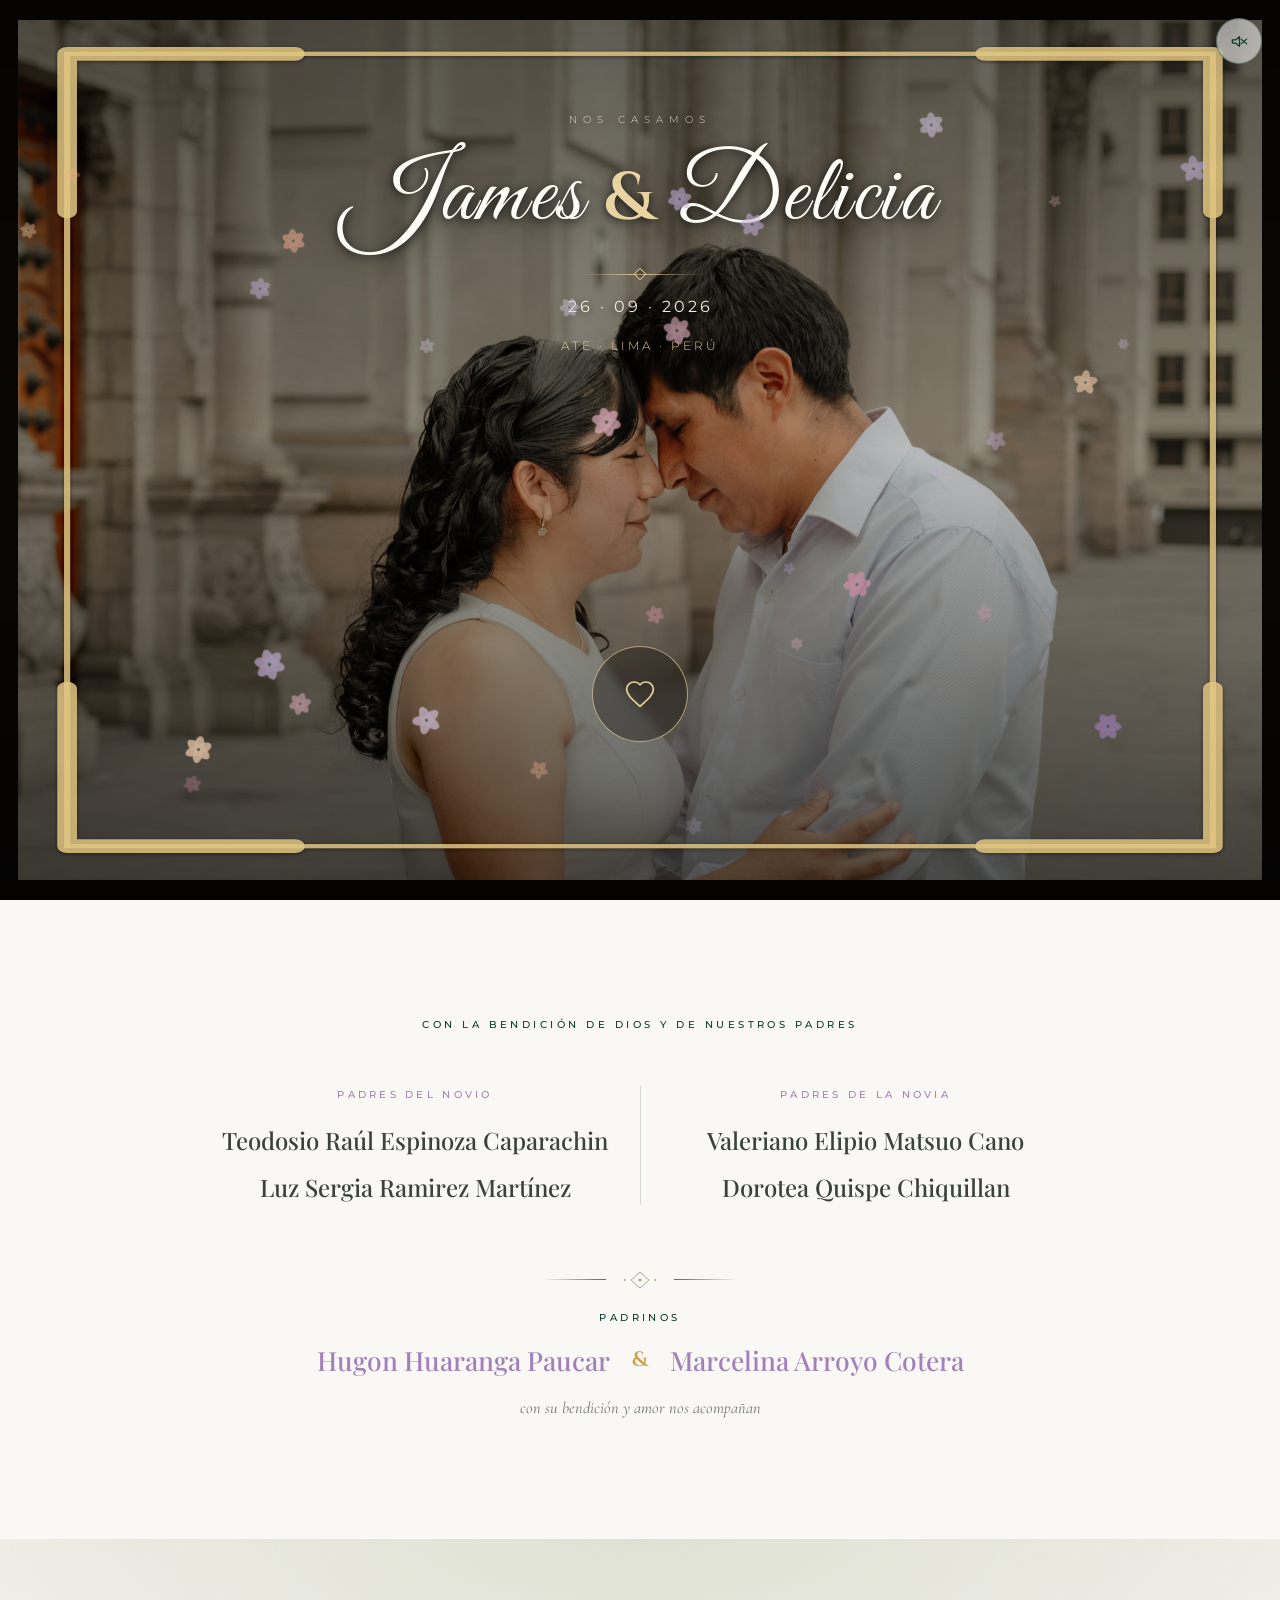
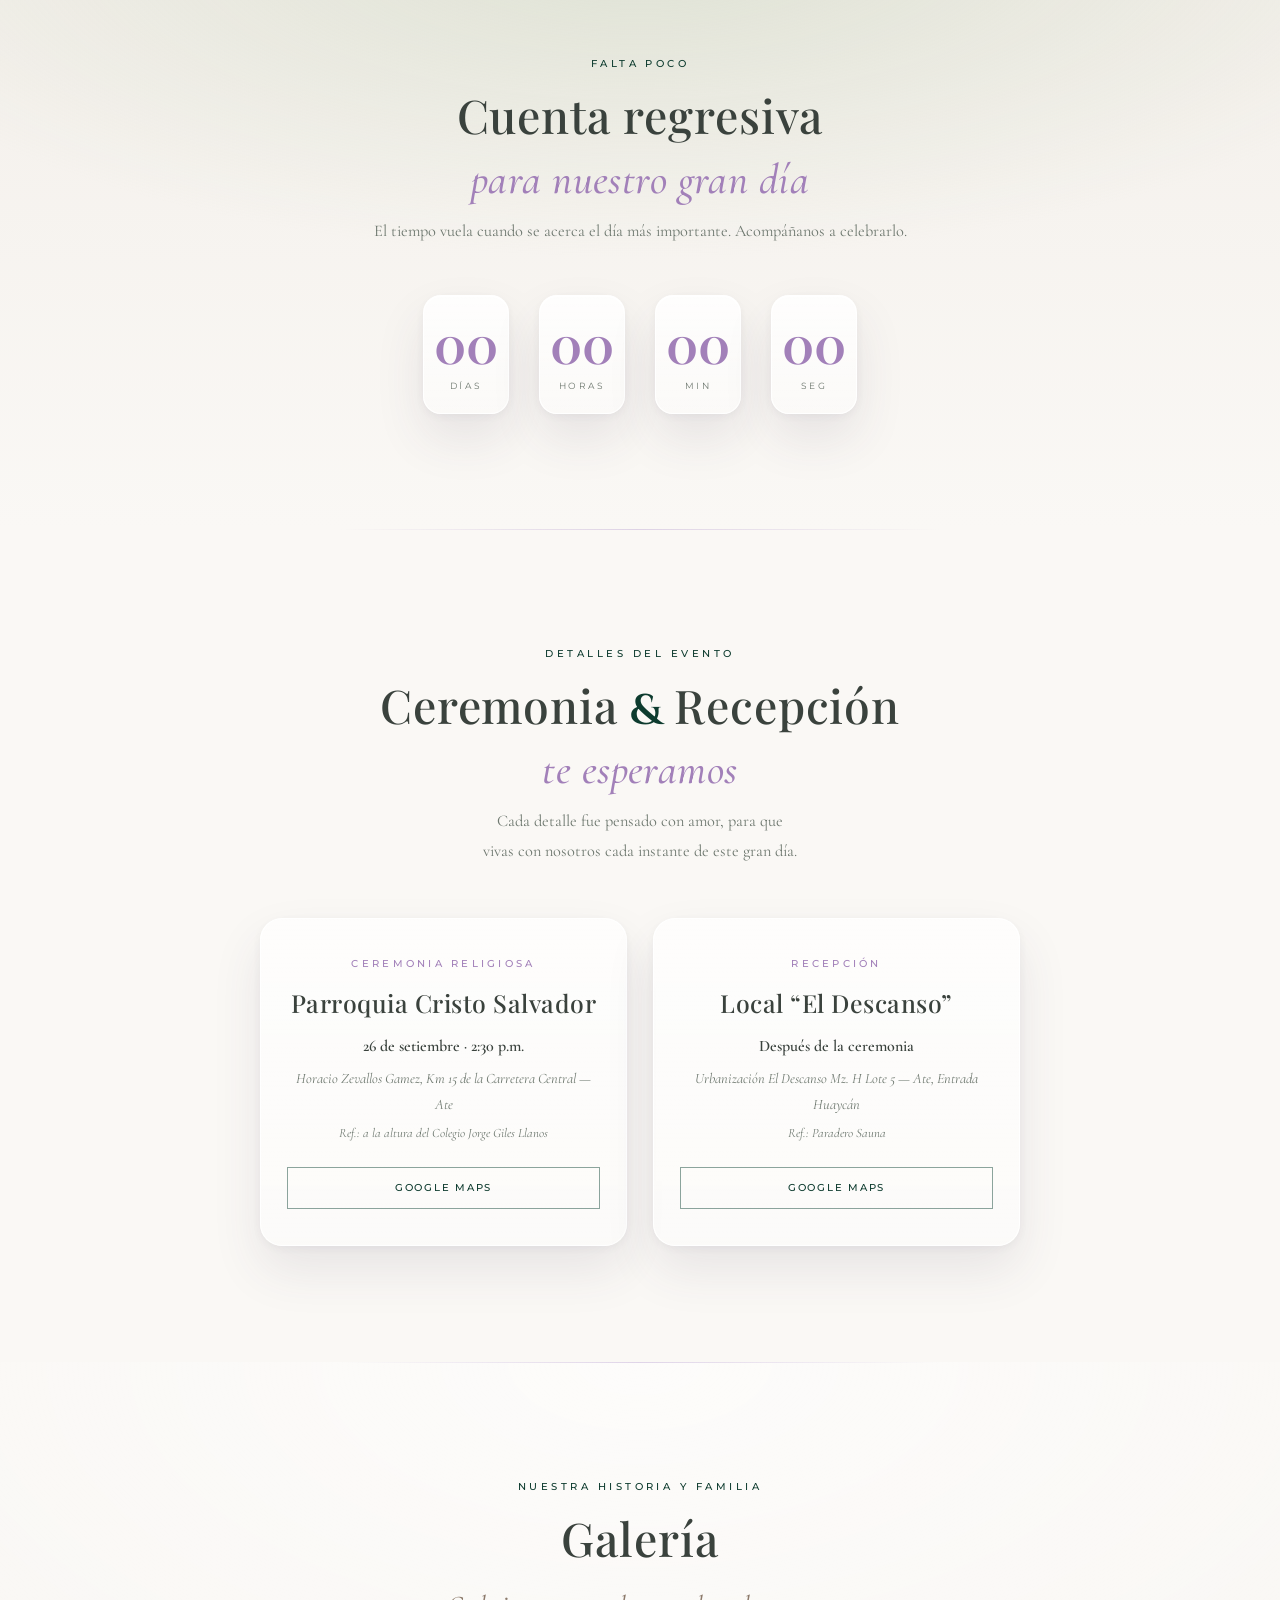
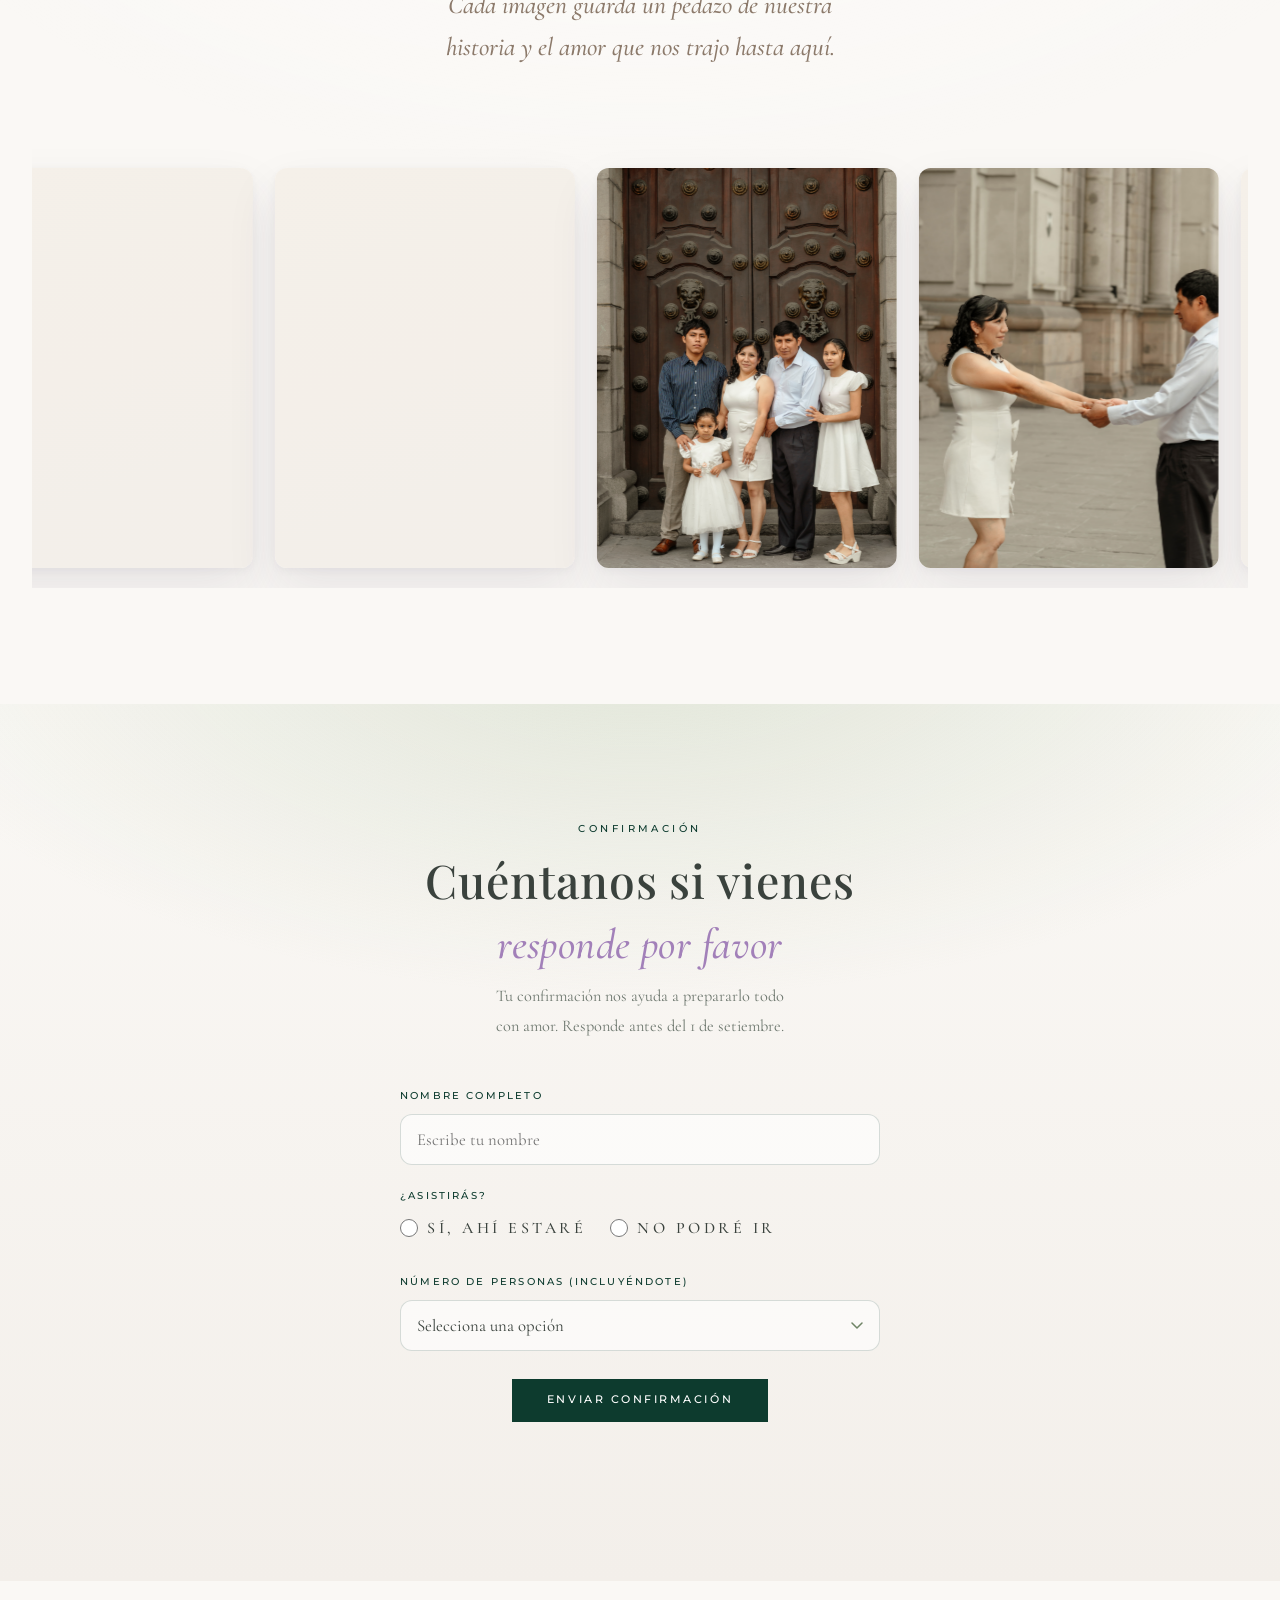
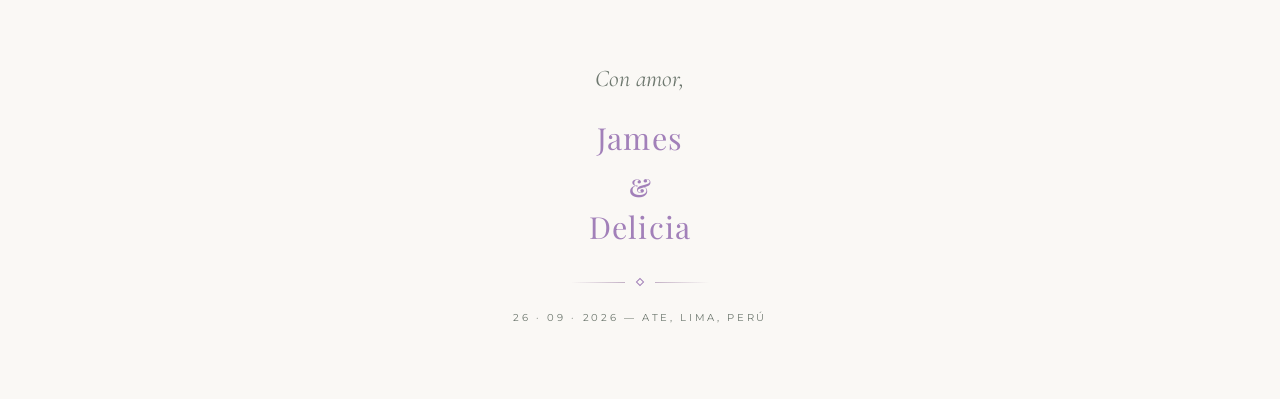
==== commit c6e327b4: "Add files via upload" ====
--- a/index.html
+++ b/index.html
@@ -8,11 +8,11 @@
 
 <!-- Metadatos Open Graph para WhatsApp y Redes Sociales -->
 <meta property="og:type" content="website">
-<meta property="og:url" content="https://elmermatsuo02-ctrl.github.io/https-minvitly.com-nuestra-boda-Delicia-y-James/">
+<meta property="og:url" content="https://elmermatsuo02-ctrl.github.io/https-minvitly.com-nuestra-boda-Delicia-y-James-v-2/">
 <meta property="og:title" content="James & Delicia · Nuestra Boda">
 <meta property="og:description" content="Nos casamos el 26 de septiembre de 2026 en Ate, Lima. ¡Acompáñanos a celebrar este día tan especial!">
-<meta property="og:image" content="https://elmermatsuo02-ctrl.github.io/https-minvitly.com-nuestra-boda-Delicia-y-James/og.jpg?v=2">
-<meta property="og:image:secure_url" content="https://elmermatsuo02-ctrl.github.io/https-minvitly.com-nuestra-boda-Delicia-y-James/og.jpg?v=2">
+<meta property="og:image" content="https://elmermatsuo02-ctrl.github.io/https-minvitly.com-nuestra-boda-Delicia-y-James-v-2/og.jpg?v=3">
+<meta property="og:image:secure_url" content="https://elmermatsuo02-ctrl.github.io/https-minvitly.com-nuestra-boda-Delicia-y-James-v-2/og.jpg?v=3">
 <meta property="og:image:type" content="image/jpeg">
 <meta property="og:image:width" content="1200">
 <meta property="og:image:height" content="630">
@@ -22,7 +22,7 @@
 <meta name="twitter:card" content="summary_large_image">
 <meta name="twitter:title" content="James & Delicia · Nuestra Boda">
 <meta name="twitter:description" content="Nos casamos el 26 de septiembre de 2026 en Ate, Lima. Acompáñanos a celebrar.">
-<meta name="twitter:image" content="https://elmermatsuo02-ctrl.github.io/https-minvitly.com-nuestra-boda-Delicia-y-James/og.jpg?v=2">
+<meta name="twitter:image" content="https://elmermatsuo02-ctrl.github.io/https-minvitly.com-nuestra-boda-Delicia-y-James-v-2/og.jpg?v=3">
 
 <meta name="theme-color" content="#FAF8F5">
 <link rel="preconnect" href="https://fonts.googleapis.com">
